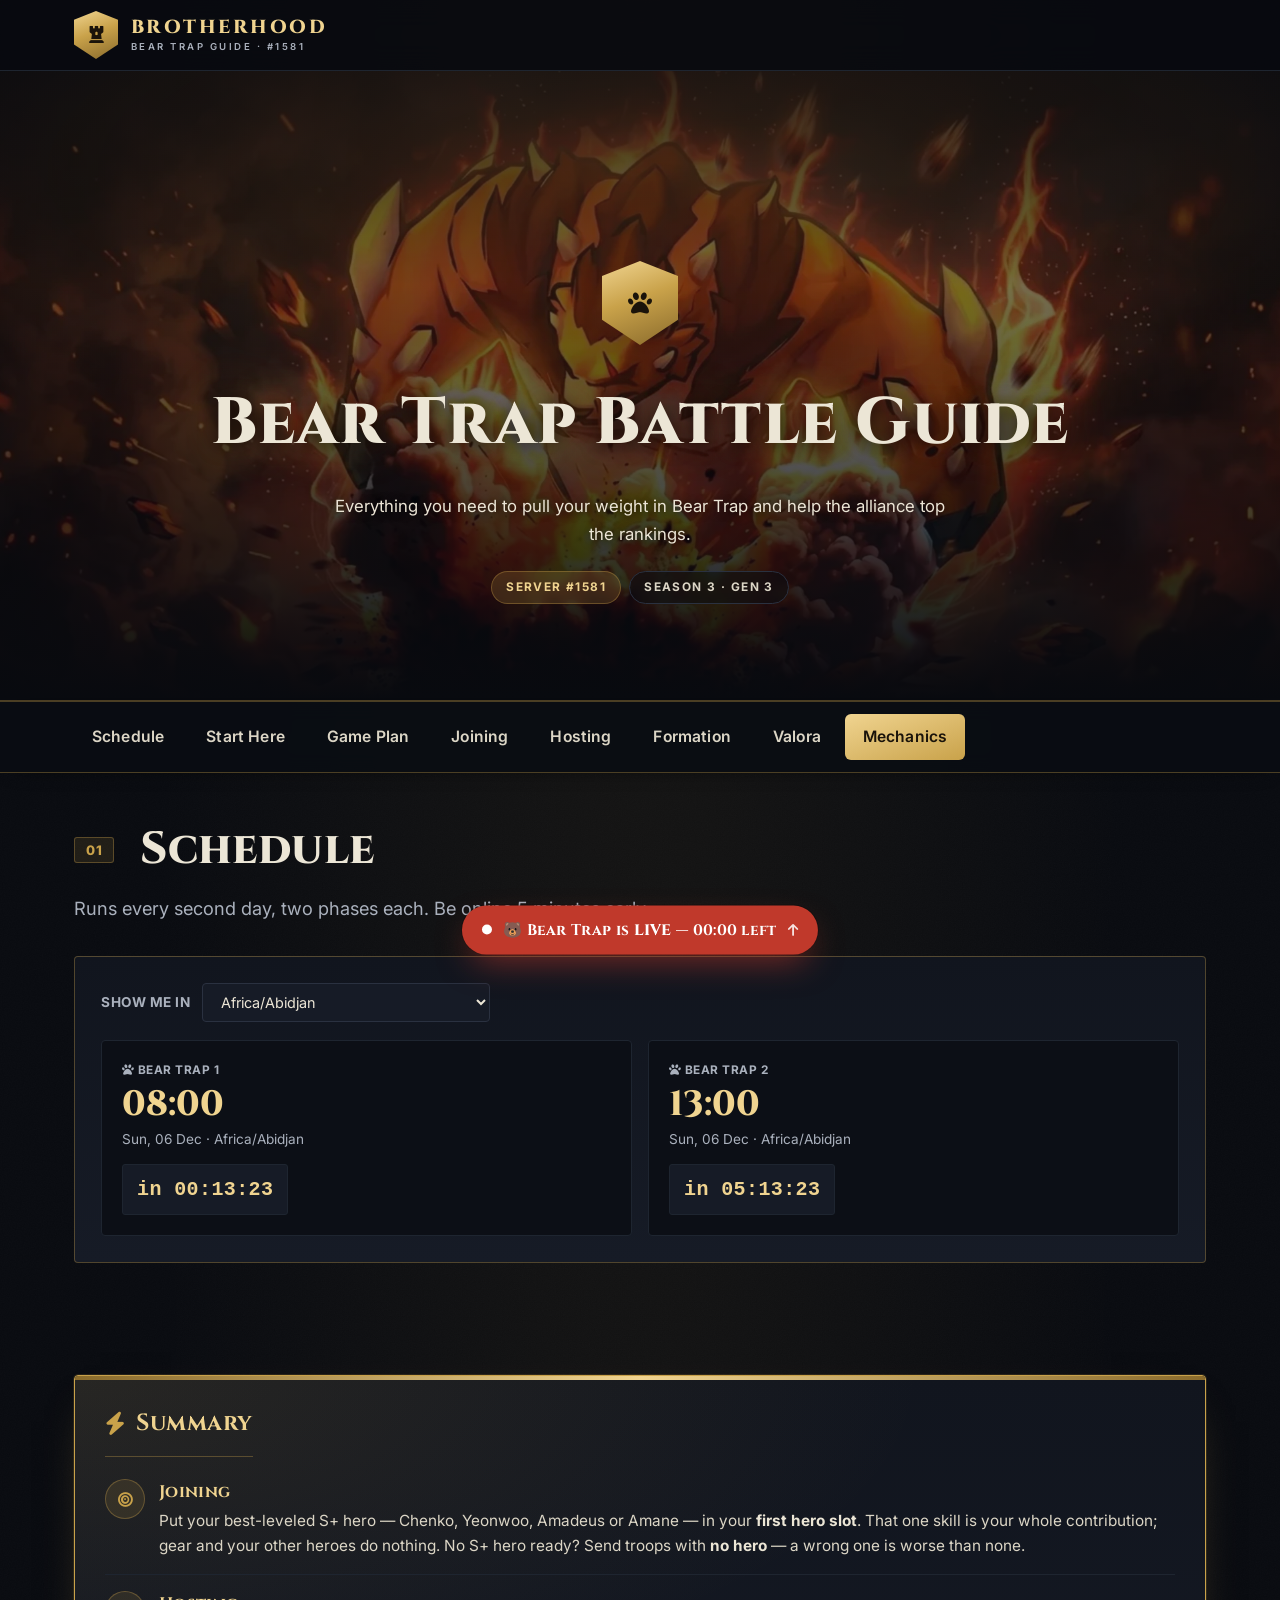
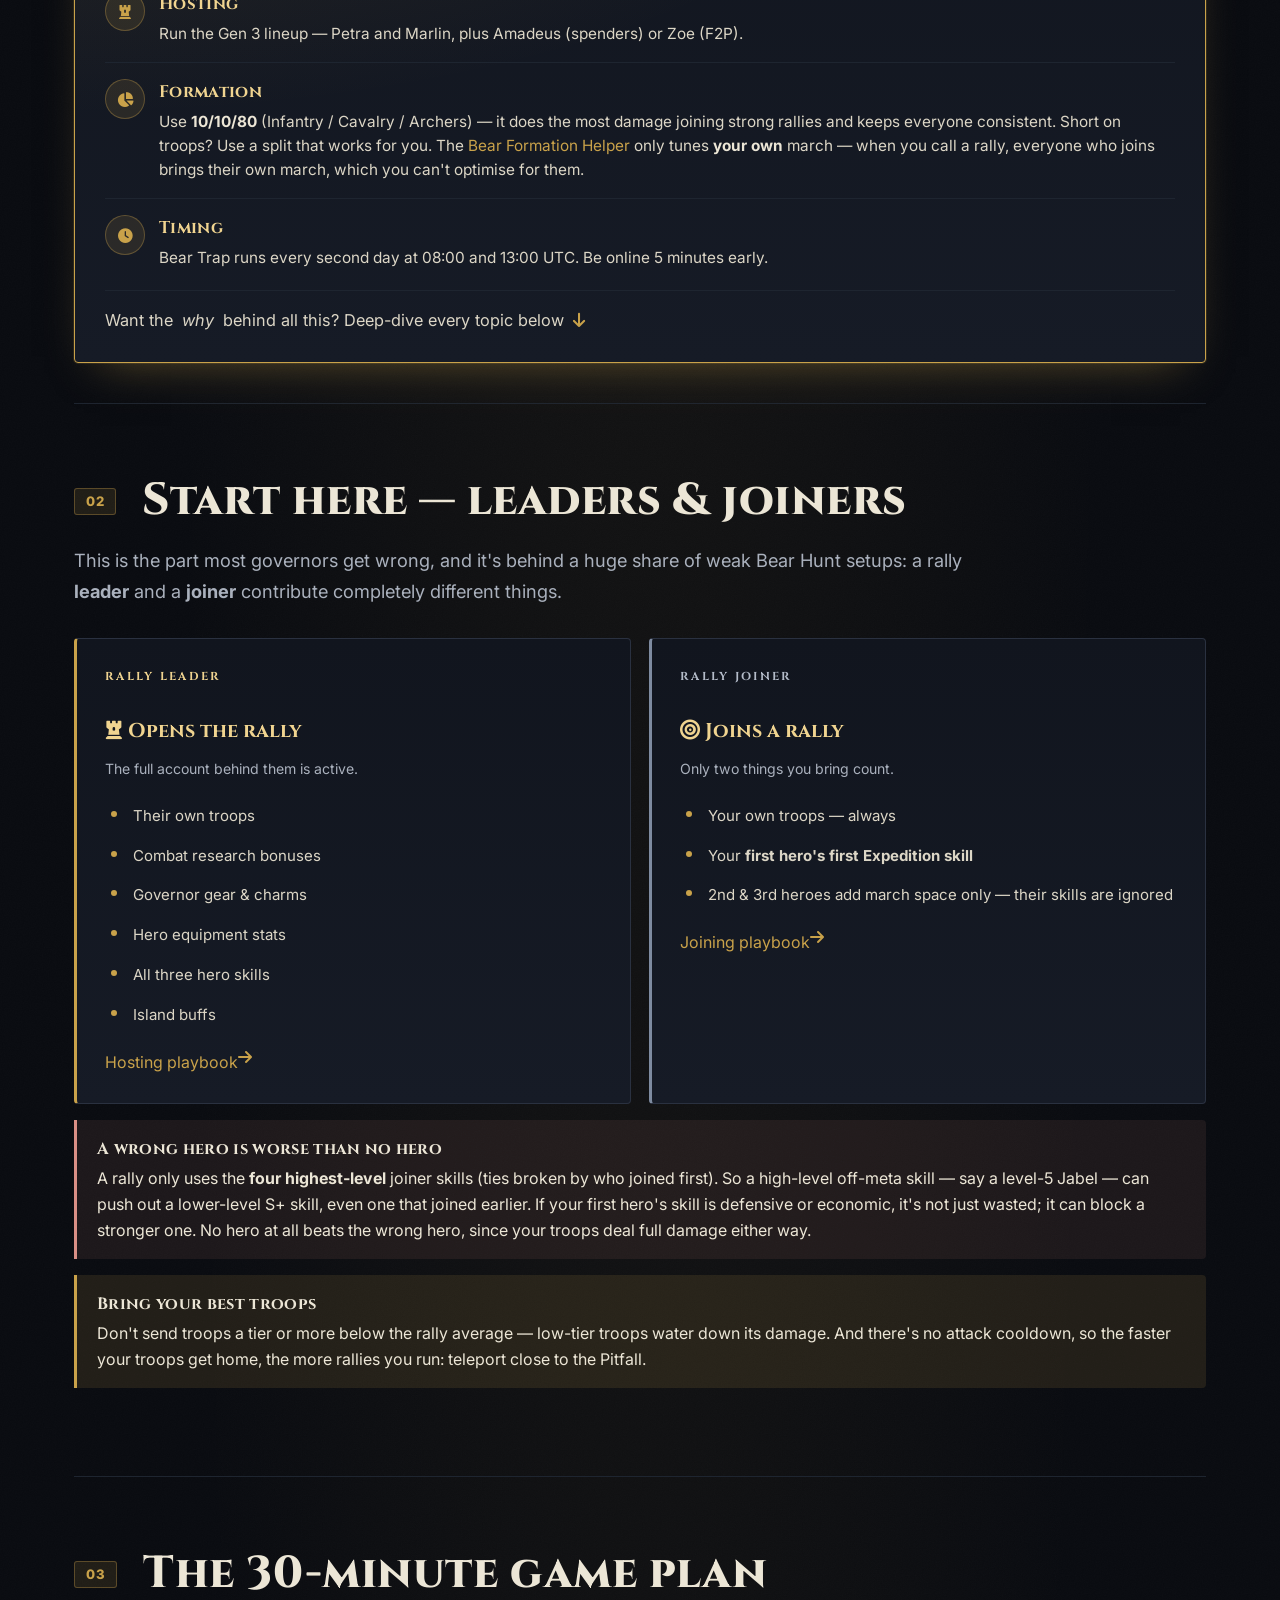
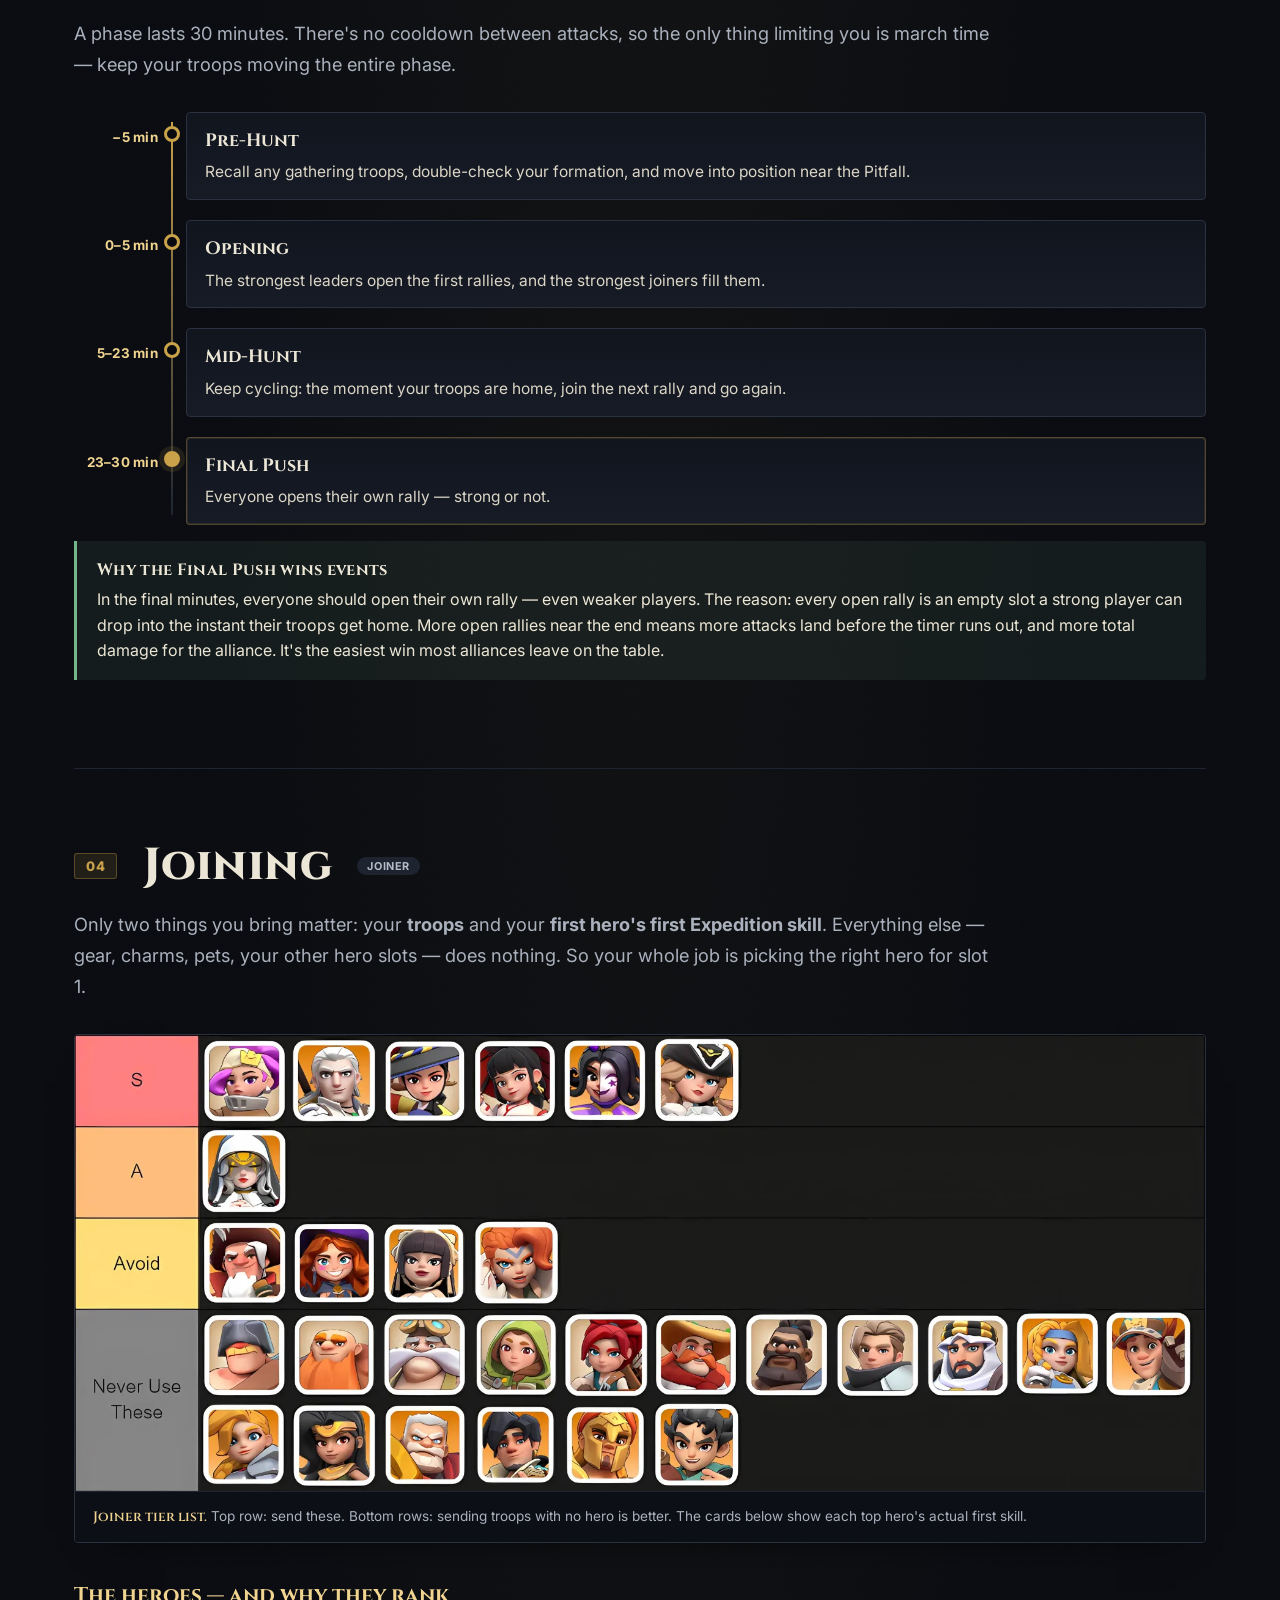
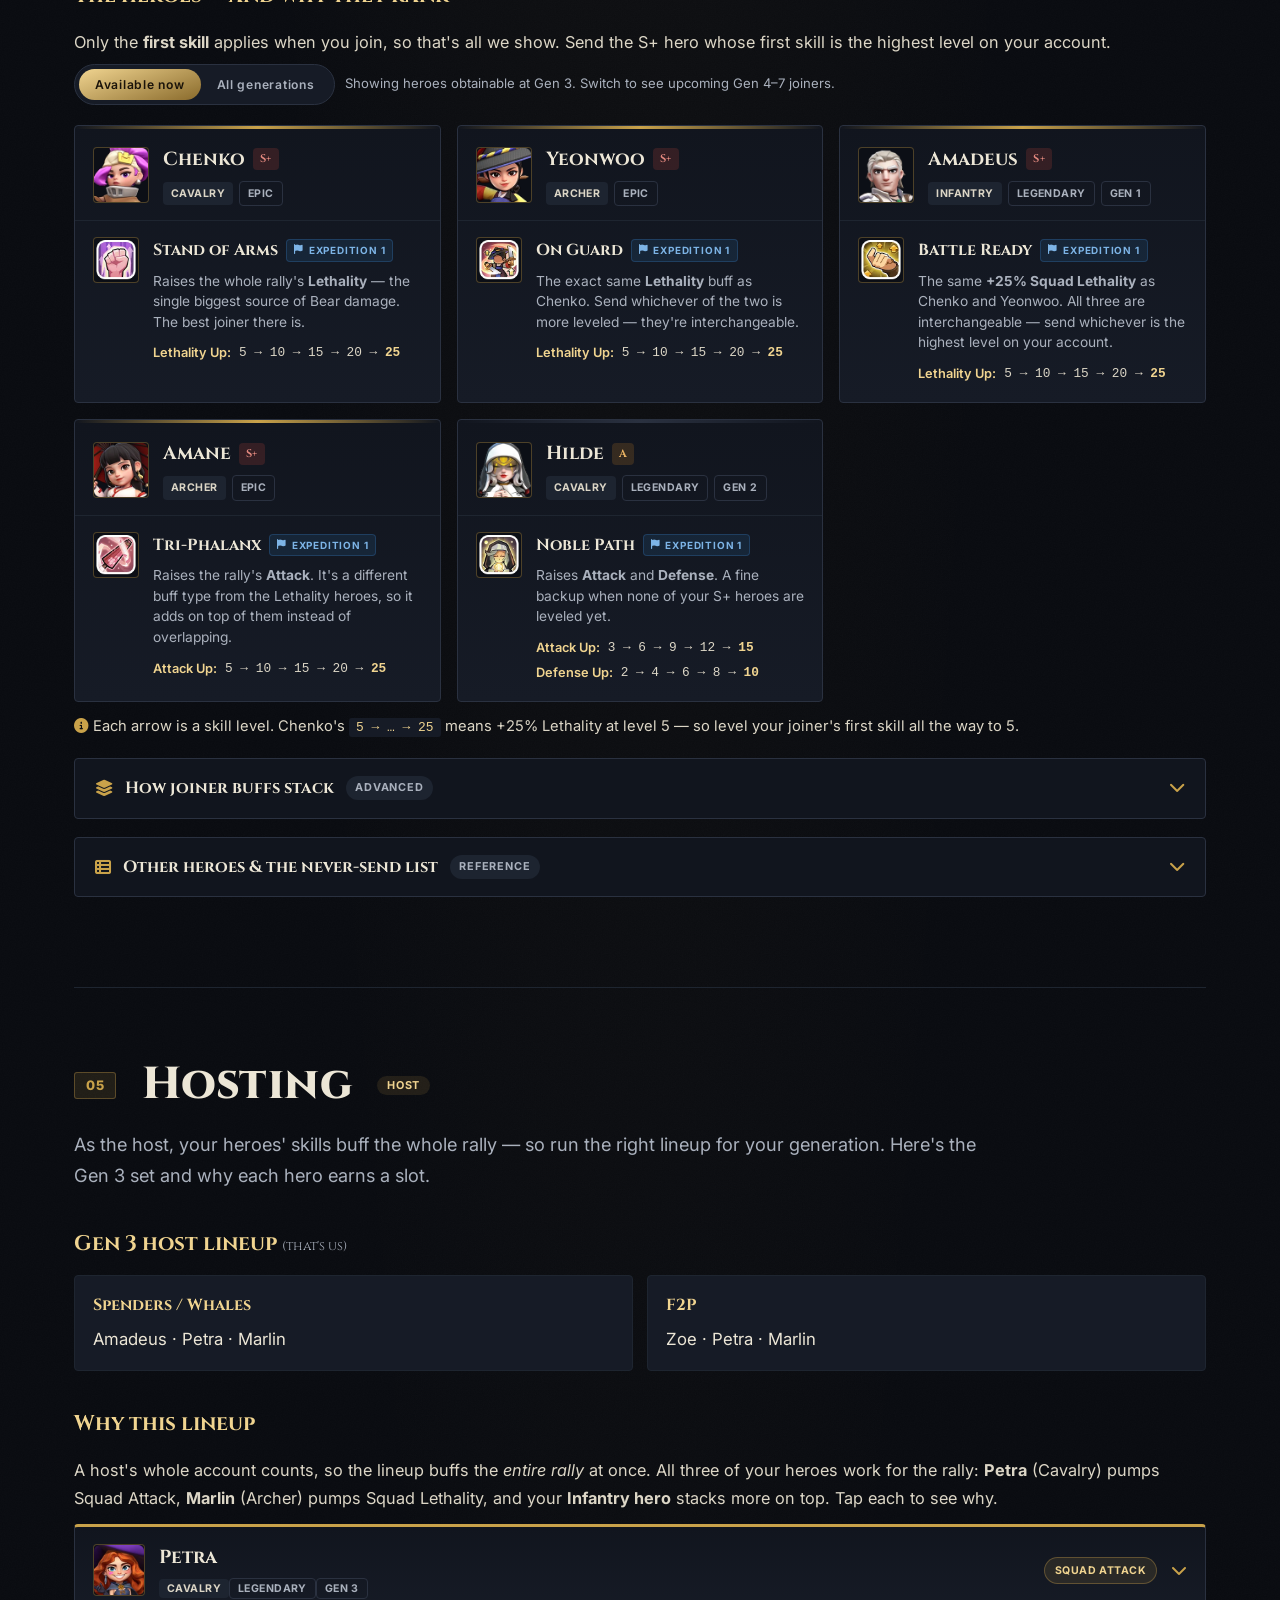
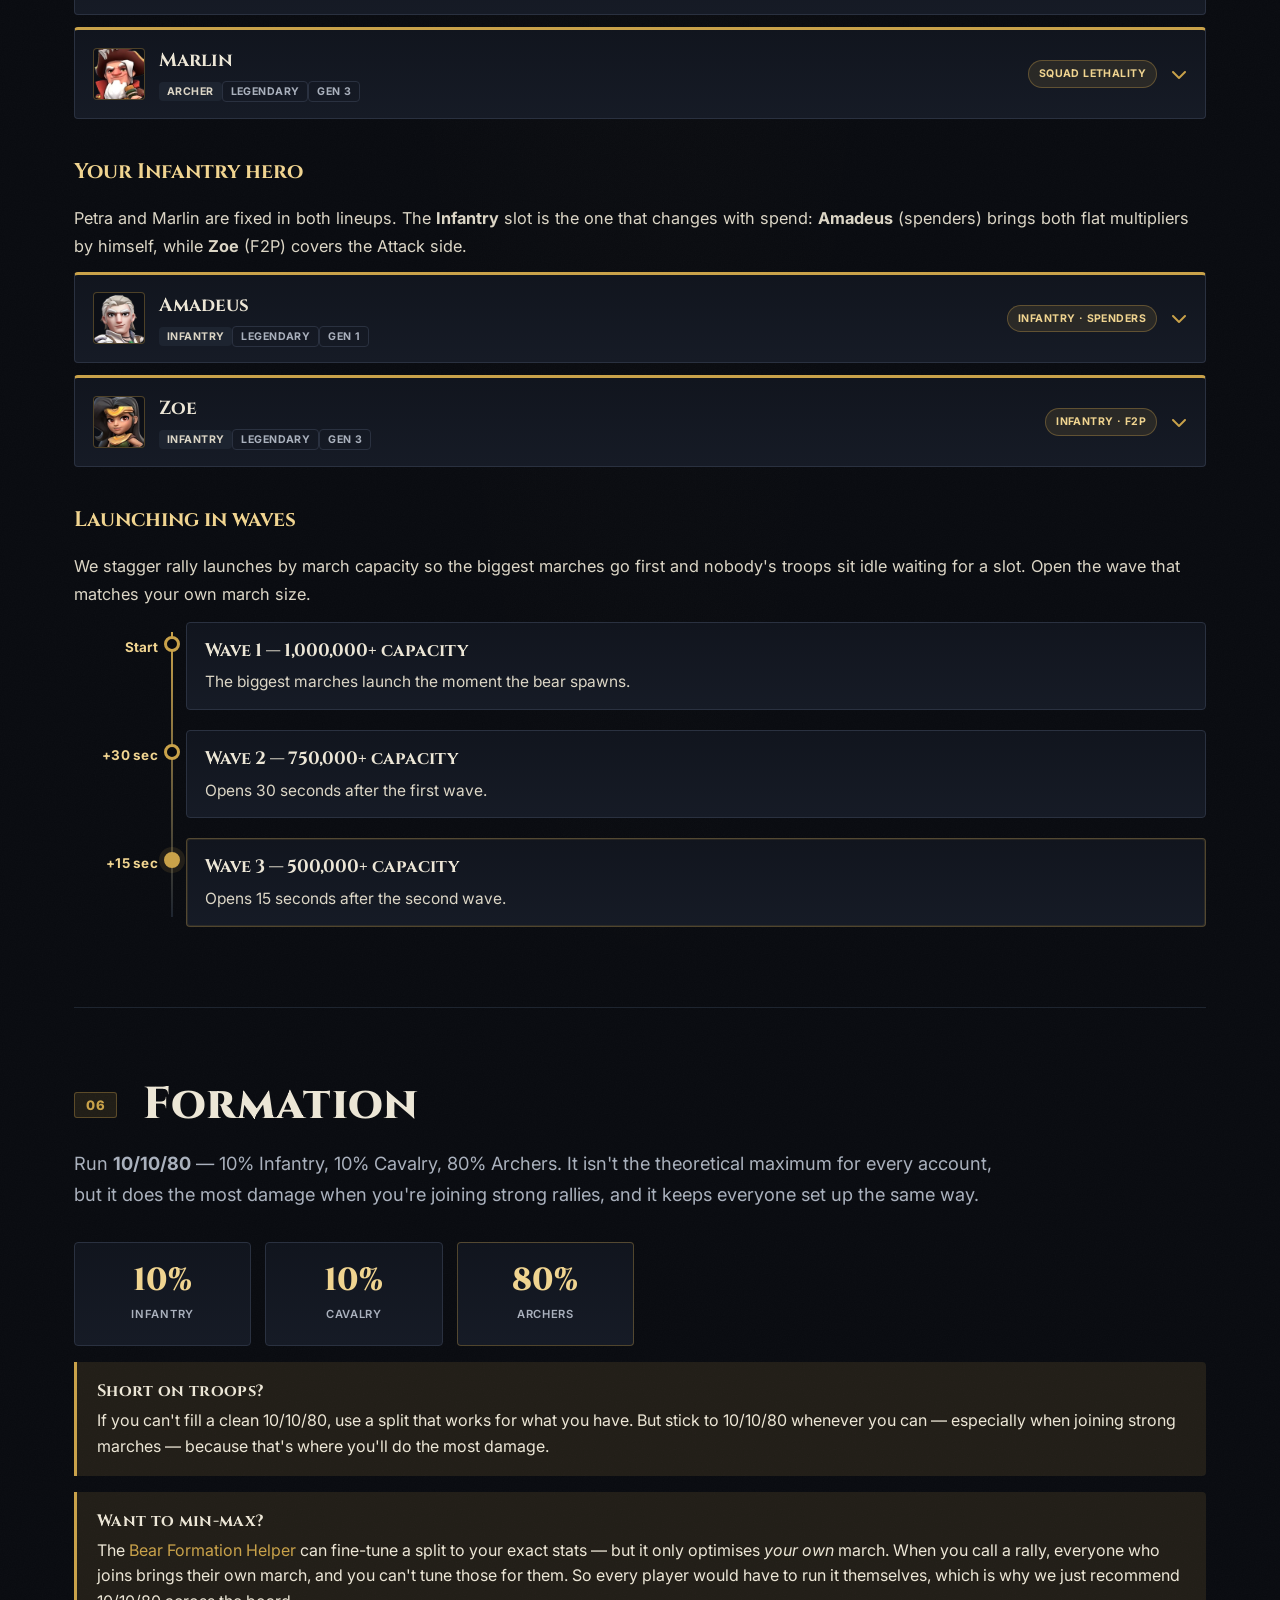
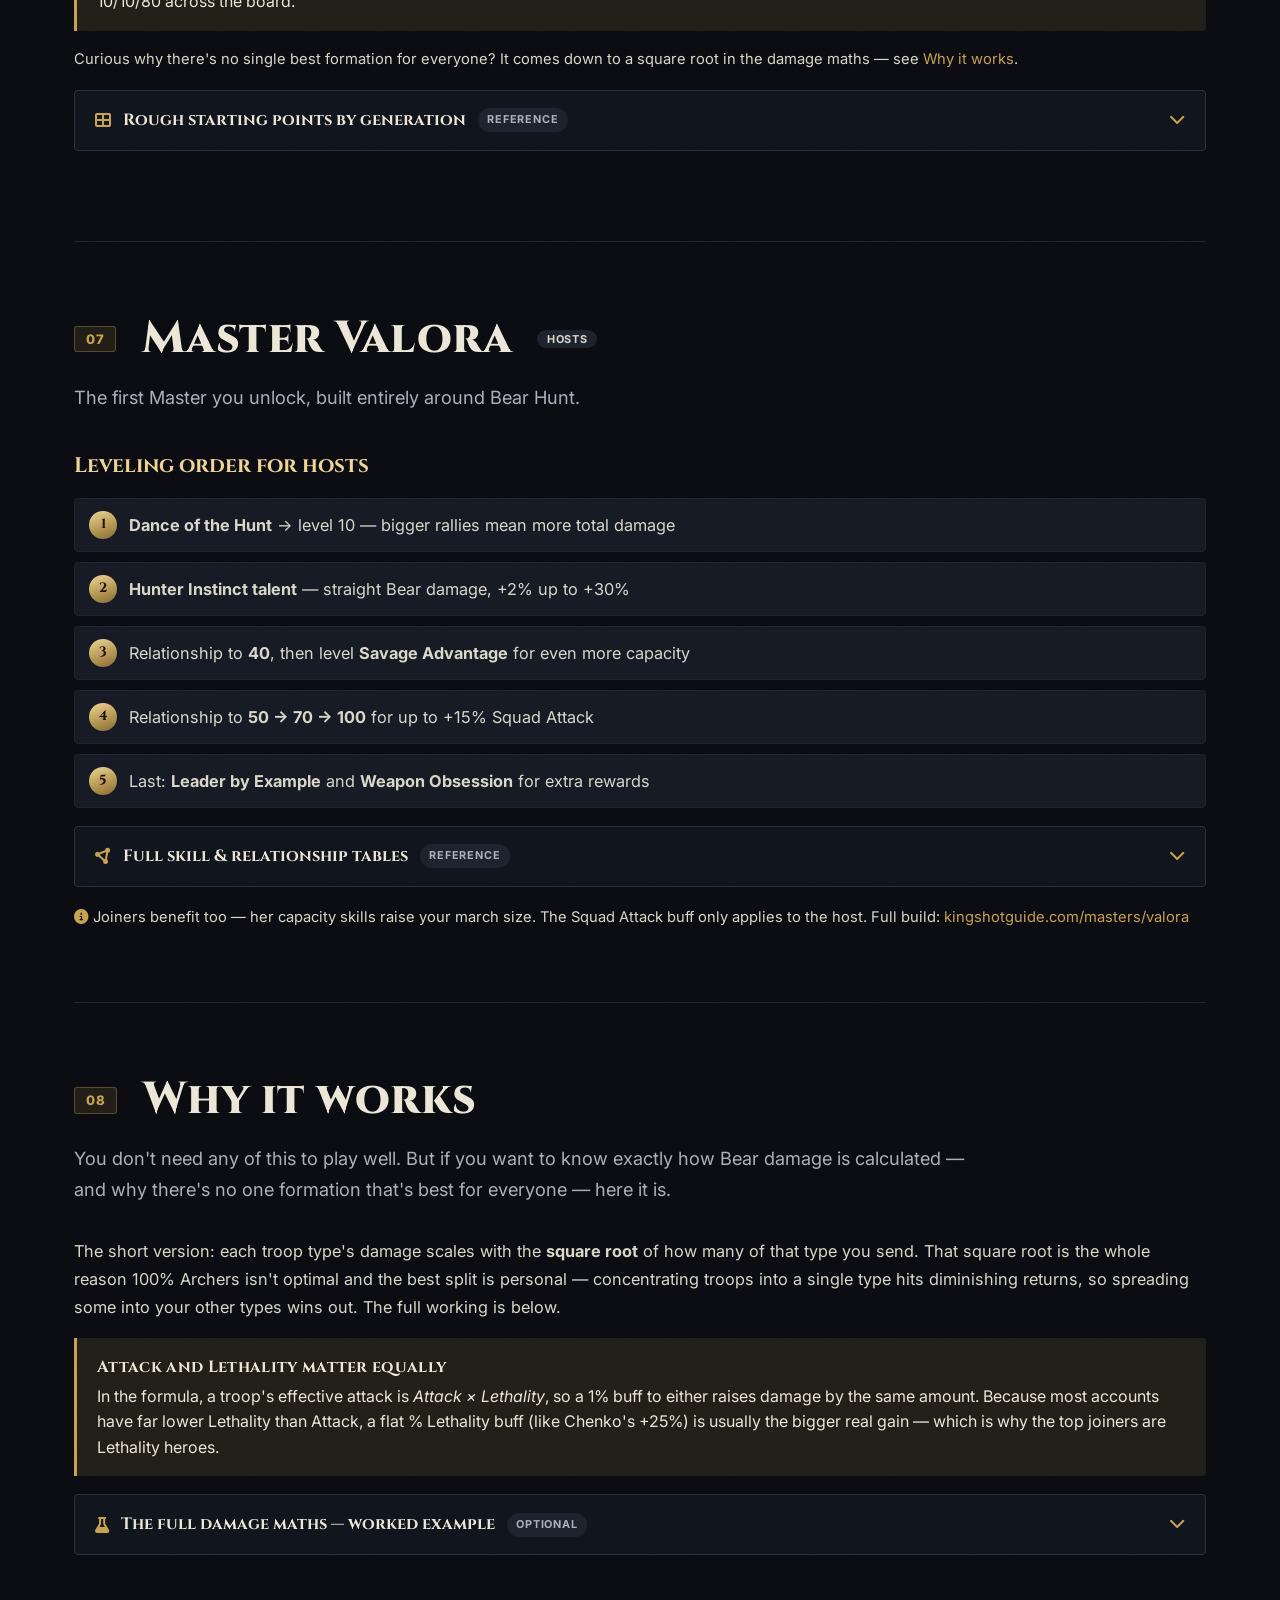
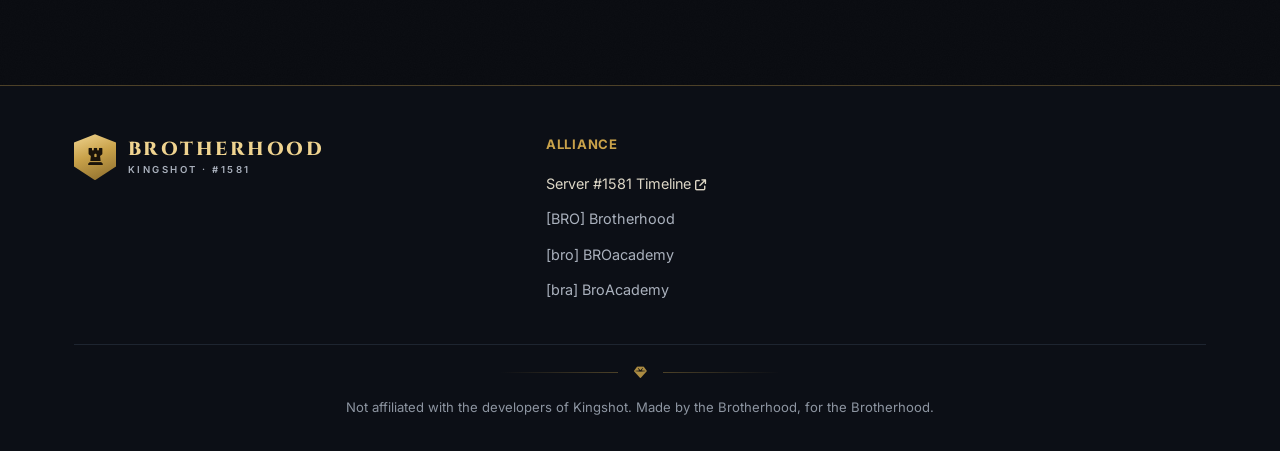
==== index.html @ 34f0bbbc "Cleaner summary layout (icon badge + title + text); drop 'whole account counts' wording Co-Authored-" ====
<!DOCTYPE html>
<html lang="en">
<head>
<meta charset="UTF-8" />
<meta name="viewport" content="width=device-width, initial-scale=1.0" />
<title>Bear Trap Battle Guide — Brotherhood · Kingshot #1581</title>
<meta name="description" content="The Brotherhood's Bear Trap guide for Kingshot Server #1581 — the 30-minute game plan, joiner heroes, host lineups, formations, and Master Valora." />
<link rel="preconnect" href="https://fonts.googleapis.com" />
<link rel="preconnect" href="https://fonts.gstatic.com" crossorigin />
<link href="https://fonts.googleapis.com/css2?family=Cinzel:wght@400;600;700;800;900&family=Cinzel+Decorative:wght@700;900&family=Inter:wght@400;500;600;700&display=swap" rel="stylesheet" />
<link rel="stylesheet" href="https://cdnjs.cloudflare.com/ajax/libs/font-awesome/6.5.1/css/all.min.css" />
<link rel="stylesheet" href="style.css" />
</head>
<body>

<!-- ===================== NAV ===================== -->
<header class="nav">
  <div class="nav-inner">
    <a class="brand" href="index.html" aria-label="Brotherhood — Bear Trap Guide">
      <span class="crest"><i class="fa-solid fa-chess-rook"></i></span>
      <span class="brand-text">
        <span class="brand-name">BROTHERHOOD</span>
        <span class="brand-sub">Bear Trap Guide · #1581</span>
      </span>
    </a>

    <!-- TODO: re-enable nav, language switcher and Apply once the rest of the site is ready
    <nav class="nav-links" aria-label="Primary">
      <a href="home.html" data-i18n="nav.home">Home</a>
      <a href="guides.html" data-i18n="nav.guides">Guides</a>
      <a href="index.html" class="active" data-i18n="nav.beartrap">Bear Trap</a>
      <a href="recruitment.html" data-i18n="nav.recruit">Join Us</a>
    </nav>
    <div class="nav-right">
      <div class="lang">
        <button class="lang-btn" data-lang-toggle aria-label="Change language">
          <i class="fa-solid fa-globe"></i><span data-lang-label>EN</span><i class="fa-solid fa-chevron-down" style="font-size:.6rem"></i>
        </button>
        <div class="lang-menu" data-lang-menu></div>
      </div>
      <a class="btn btn-gold desktop-cta" href="recruitment.html" data-i18n="nav.apply">Apply</a>
      <button class="hamburger" data-burger aria-label="Menu"><i class="fa-solid fa-bars"></i></button>
    </div>
    -->
  </div>
</header>
<!-- TODO: re-enable mobile drawer with the rest of the site
<div class="mobile-drawer" data-drawer>
  <a href="home.html" data-i18n="nav.home">Home</a>
  <a href="guides.html" data-i18n="nav.guides">Guides</a>
  <a href="index.html" class="active" data-i18n="nav.beartrap">Bear Trap</a>
  <a href="recruitment.html" data-i18n="nav.recruit">Join Us</a>
  <div class="drawer-cta"><a class="btn btn-gold" href="recruitment.html" style="width:100%" data-i18n="cta.apply">Apply to Join</a></div>
</div>
-->


<!-- ===================== LIVE BANNER (shown only while a phase is running) ===================== -->
<a class="live-banner" id="liveBanner" href="#schedule" aria-label="Bear Trap is live — jump to schedule">
  <span class="lb-dot"></span>
  <span class="lb-text">🐻 Bear Trap is <strong>LIVE</strong> — <span id="liveBannerTime">00:00</span> left</span>
  <i class="fa-solid fa-arrow-up"></i>
</a>

<!-- ===================== PAGE HEADER ===================== -->
<section class="page-header page-header--bear">
  <div class="crest-lg"><i class="fa-solid fa-paw"></i></div>
  <h1>Bear Trap Battle Guide</h1>
  <p>Everything you need to pull your weight in Bear Trap and help the alliance top the rankings.</p>
  <div class="badges" style="margin-top:22px">
    <span class="badge">Server #1581</span>
    <span class="badge alt">Season 3 · Gen 3</span>
  </div>
</section>

<!-- ===================== SUB NAV ===================== -->
<nav class="subnav" aria-label="Guide sections">
  <button class="subnav-toggle" type="button" data-subnav-toggle aria-expanded="false" aria-controls="subnavList">
    <i class="fa-solid fa-list-ul"></i>
    <span class="subnav-current">Jump to section</span>
    <i class="fa-solid fa-chevron-down subnav-caret"></i>
  </button>
  <div class="subnav-inner" id="subnavList">
    <a href="#schedule">Schedule</a>
    <a href="#start">Start Here</a>
    <a href="#plan">Game Plan</a>
    <a href="#joining">Joining</a>
    <a href="#hosting">Hosting</a>
    <a href="#formation">Formation</a>
    <a href="#valora">Valora</a>
    <a href="#mechanics">Mechanics</a>
  </div>
</nav>

<main class="wrap prose" style="padding-top:24px">

  <!-- 01 · SCHEDULE -->
  <section class="guide-section" id="schedule">
    <h2><span class="snum">01</span> Schedule</h2>
    <p class="lede">Runs every second day, two phases each. Be online 5 minutes early.</p>
    <div class="tz-box">
      <div class="tz-controls">
        <label for="tzSelect">Show me in</label>
        <select id="tzSelect"></select>
      </div>
      <div class="tz-grid">
        <div class="tz-card">
          <div class="label"><i class="fa-solid fa-paw"></i> Bear Trap 1</div>
          <div class="time" id="bt1Time">—</div>
          <div class="date" id="bt1Date">UTC 08:00</div>
          <div class="countdown" id="bt1Countdown">—</div>
        </div>
        <div class="tz-card">
          <div class="label"><i class="fa-solid fa-paw"></i> Bear Trap 2</div>
          <div class="time" id="bt2Time">—</div>
          <div class="date" id="bt2Date">UTC 13:00</div>
          <div class="countdown" id="bt2Countdown">—</div>
        </div>
      </div>
    </div>
  </section>

  <!-- SUMMARY -->
  <div class="glance">
    <h3><i class="fa-solid fa-bolt"></i> Summary</h3>
    <div class="glance-grid">
      <div class="gi">
        <span class="gi-ic"><i class="fa-solid fa-bullseye"></i></span>
        <div class="gi-body">
          <div class="gi-title">Joining</div>
          <p class="gi-text">Put your best-leveled S+ hero — Chenko, Yeonwoo, Amadeus or Amane — in your <b>first hero slot</b>. That one skill is your whole contribution; gear and your other heroes do nothing. No S+ hero ready? Send troops with <b>no hero</b> — a wrong one is worse than none.</p>
        </div>
      </div>
      <div class="gi">
        <span class="gi-ic"><i class="fa-solid fa-chess-rook"></i></span>
        <div class="gi-body">
          <div class="gi-title">Hosting</div>
          <p class="gi-text">Run the Gen 3 lineup — Petra and Marlin, plus Amadeus (spenders) or Zoe (F2P).</p>
        </div>
      </div>
      <div class="gi">
        <span class="gi-ic"><i class="fa-solid fa-chart-pie"></i></span>
        <div class="gi-body">
          <div class="gi-title">Formation</div>
          <p class="gi-text">Use <b>10/10/80</b> (Infantry / Cavalry / Archers) — it does the most damage joining strong rallies and keeps everyone consistent. Short on troops? Use a split that works for you. The <a href="https://kingshotsimulator.com/bear-formation-helper/" target="_blank" rel="noopener">Bear Formation Helper</a> only tunes <b>your own</b> march — when you call a rally, everyone who joins brings their own march, which you can't optimise for them.</p>
        </div>
      </div>
      <div class="gi">
        <span class="gi-ic"><i class="fa-solid fa-clock"></i></span>
        <div class="gi-body">
          <div class="gi-title">Timing</div>
          <p class="gi-text">Bear Trap runs every second day at 08:00 and 13:00 UTC. Be online 5 minutes early.</p>
        </div>
      </div>
    </div>
    <p class="glance-more">Want the <em>why</em> behind all this? Deep-dive every topic below <i class="fa-solid fa-arrow-down"></i></p>
  </div>

  <!-- 02 · START HERE -->
  <section class="guide-section" id="start">
    <h2><span class="snum">02</span> Start here — leaders &amp; joiners</h2>
    <p class="lede">This is the part most governors get wrong, and it's behind a huge share of weak Bear Hunt setups: a rally <strong>leader</strong> and a <strong>joiner</strong> contribute completely different things.</p>
    <div class="roles">
      <div class="role host">
        <div class="role-label">Rally Leader</div>
        <h3><i class="fa-solid fa-chess-rook"></i> Opens the rally</h3>
        <p class="who">The full account behind them is active.</p>
        <ul>
          <li>Their own troops</li>
          <li>Combat research bonuses</li>
          <li>Governor gear &amp; charms</li>
          <li>Hero equipment stats</li>
          <li>All three hero skills</li>
          <li>Island buffs</li>
        </ul>
        <a class="card-link" href="#hosting" style="margin-top:14px;display:inline-flex">Hosting playbook <i class="fa-solid fa-arrow-right"></i></a>
      </div>
      <div class="role joiner">
        <div class="role-label">Rally Joiner</div>
        <h3><i class="fa-solid fa-bullseye"></i> Joins a rally</h3>
        <p class="who">Only two things you bring count.</p>
        <ul>
          <li>Your own troops — always</li>
          <li>Your <strong>first hero's first Expedition skill</strong></li>
          <li>2nd &amp; 3rd heroes add march space only — their skills are ignored</li>
        </ul>
        <a class="card-link" href="#joining" style="margin-top:14px;display:inline-flex">Joining playbook <i class="fa-solid fa-arrow-right"></i></a>
      </div>
    </div>

    <div class="callout bad">
      <strong>A wrong hero is worse than no hero</strong>
      A rally only uses the <strong>four highest-level</strong> joiner skills (ties broken by who joined first). So a high-level off-meta skill — say a level-5 Jabel — can push out a lower-level S+ skill, even one that joined earlier. If your first hero's skill is defensive or economic, it's not just wasted; it can block a stronger one. No hero at all beats the wrong hero, since your troops deal full damage either way.
    </div>

    <div class="callout warn">
      <strong>Bring your best troops</strong>
      Don't send troops a tier or more below the rally average — low-tier troops water down its damage. And there's no attack cooldown, so the faster your troops get home, the more rallies you run: teleport close to the Pitfall.
    </div>
  </section>

  <!-- 03 · GAME PLAN -->
  <section class="guide-section" id="plan">
    <h2><span class="snum">03</span> The 30-minute game plan</h2>
    <p class="lede">A phase lasts 30 minutes. There's no cooldown between attacks, so the only thing limiting you is march time — keep your troops moving the entire phase.</p>

    <div class="vtimeline">
      <div class="vtl-item">
        <div class="vtl-time">−5 min</div>
        <span class="vtl-node"></span>
        <div class="vtl-body">
          <h4>Pre-Hunt</h4>
          <p>Recall any gathering troops, double-check your formation, and move into position near the Pitfall.</p>
        </div>
      </div>
      <div class="vtl-item">
        <div class="vtl-time">0–5 min</div>
        <span class="vtl-node"></span>
        <div class="vtl-body">
          <h4>Opening</h4>
          <p>The strongest leaders open the first rallies, and the strongest joiners fill them.</p>
        </div>
      </div>
      <div class="vtl-item">
        <div class="vtl-time">5–23 min</div>
        <span class="vtl-node"></span>
        <div class="vtl-body">
          <h4>Mid-Hunt</h4>
          <p>Keep cycling: the moment your troops are home, join the next rally and go again.</p>
        </div>
      </div>
      <div class="vtl-item final">
        <div class="vtl-time">23–30 min</div>
        <span class="vtl-node"></span>
        <div class="vtl-body">
          <h4>Final Push</h4>
          <p>Everyone opens their own rally — strong or not.</p>
        </div>
      </div>
    </div>

    <div class="callout good">
      <strong>Why the Final Push wins events</strong>
      In the final minutes, everyone should open their own rally — even weaker players. The reason: every open rally is an empty slot a strong player can drop into the instant their troops get home. More open rallies near the end means more attacks land before the timer runs out, and more total damage for the alliance. It's the easiest win most alliances leave on the table.
    </div>
  </section>

  <!-- 04 · JOINING -->
  <section class="guide-section" id="joining">
    <h2><span class="snum">04</span> Joining <span class="pill joiner" style="margin-left:8px">Joiner</span></h2>
    <p class="lede">Only two things you bring matter: your <strong>troops</strong> and your <strong>first hero's first Expedition skill</strong>. Everything else — gear, charms, pets, your other hero slots — does nothing. So your whole job is picking the right hero for slot 1.</p>

    <figure class="figure">
      <img src="img/joiner-tier-list-gen5.webp" alt="Bear Hunt joiner tier list — S, A, Avoid, and Never-use tiers" loading="lazy" />
      <figcaption><strong>Joiner tier list.</strong> Top row: send these. Bottom rows: sending troops with no hero is better. The cards below show each top hero's actual first skill.</figcaption>
    </figure>

    <h3>The heroes — and why they rank</h3>
    <p class="text-muted" style="margin-bottom:8px">Only the <strong>first skill</strong> applies when you join, so that's all we show. Send the S+ hero whose first skill is the highest level on your account.</p>

    <div class="hero-filter">
      <div class="seg" role="group" aria-label="Filter heroes by generation">
        <button data-hero-filter="now" class="active" type="button">Available now</button>
        <button data-hero-filter="all" type="button">All generations</button>
      </div>
      <span class="hint" data-hero-hint>Showing heroes you can get at Gen 3. Switch to see upcoming Gen 4–7 joiners.</span>
    </div>

    <div class="hero-cards">

      <article class="hcard t-s" data-gen="1">
        <div class="hc-head">
          <div class="hc-av"><img src="img/heroes/chenko-avatar.webp" alt="Chenko" loading="lazy"></div>
          <div class="hc-id">
            <div class="hc-name"><b>Chenko</b><span class="hc-tier s">S+</span></div>
            <div class="hc-meta"><span class="hc-chip cls-cavalry">Cavalry</span><span class="hc-chip rar-epic">Epic</span></div>
          </div>
        </div>
        <div class="hc-skill">
          <div class="hc-skill-ic"><img src="img/heroes/chenko-stand-of-arms.webp" alt="Stand of Arms" loading="lazy"></div>
          <div class="hc-skill-body">
            <div class="hc-skill-name"><strong>Stand of Arms</strong><span class="exp-tag"><i class="fa-solid fa-flag"></i> Expedition 1</span></div>
            <p class="hc-desc">Raises the whole rally's <strong>Lethality</strong> — the single biggest source of Bear damage. The best joiner there is.</p>
            <div class="hc-stat"><span class="k">Lethality Up:</span> <span class="scale">5 → 10 → 15 → 20 → <span class="max">25</span></span></div>
          </div>
        </div>
      </article>

      <article class="hcard t-s" data-gen="1">
        <div class="hc-head">
          <div class="hc-av"><img src="img/heroes/yeonwoo-avatar.webp" alt="Yeonwoo" loading="lazy"></div>
          <div class="hc-id">
            <div class="hc-name"><b>Yeonwoo</b><span class="hc-tier s">S+</span></div>
            <div class="hc-meta"><span class="hc-chip cls-archer">Archer</span><span class="hc-chip rar-epic">Epic</span></div>
          </div>
        </div>
        <div class="hc-skill">
          <div class="hc-skill-ic"><img src="img/heroes/yeonwoo-on-guard.webp" alt="On Guard" loading="lazy"></div>
          <div class="hc-skill-body">
            <div class="hc-skill-name"><strong>On Guard</strong><span class="exp-tag"><i class="fa-solid fa-flag"></i> Expedition 1</span></div>
            <p class="hc-desc">The exact same <strong>Lethality</strong> buff as Chenko. Send whichever of the two is more leveled — they're interchangeable.</p>
            <div class="hc-stat"><span class="k">Lethality Up:</span> <span class="scale">5 → 10 → 15 → 20 → <span class="max">25</span></span></div>
          </div>
        </div>
      </article>

      <article class="hcard t-s" data-gen="1">
        <div class="hc-head">
          <div class="hc-av"><img src="img/heroes/amadeus-avatar.webp" alt="Amadeus" loading="lazy"></div>
          <div class="hc-id">
            <div class="hc-name"><b>Amadeus</b><span class="hc-tier s">S+</span></div>
            <div class="hc-meta"><span class="hc-chip cls-infantry">Infantry</span><span class="hc-chip rar-legendary">Legendary</span><span class="hc-chip gen">Gen 1</span></div>
          </div>
        </div>
        <div class="hc-skill">
          <div class="hc-skill-ic"><img src="img/heroes/amadeus-battle-ready.webp" alt="Battle Ready" loading="lazy"></div>
          <div class="hc-skill-body">
            <div class="hc-skill-name"><strong>Battle Ready</strong><span class="exp-tag"><i class="fa-solid fa-flag"></i> Expedition 1</span></div>
            <p class="hc-desc">The same <strong>+25% Squad Lethality</strong> as Chenko and Yeonwoo. All three are interchangeable — send whichever is the highest level on your account.</p>
            <div class="hc-stat"><span class="k">Lethality Up:</span> <span class="scale">5 → 10 → 15 → 20 → <span class="max">25</span></span></div>
          </div>
        </div>
      </article>

      <article class="hcard t-s" data-gen="1">
        <div class="hc-head">
          <div class="hc-av"><img src="img/heroes/amane-avatar.webp" alt="Amane" loading="lazy"></div>
          <div class="hc-id">
            <div class="hc-name"><b>Amane</b><span class="hc-tier s">S+</span></div>
            <div class="hc-meta"><span class="hc-chip cls-archer">Archer</span><span class="hc-chip rar-epic">Epic</span></div>
          </div>
        </div>
        <div class="hc-skill">
          <div class="hc-skill-ic"><img src="img/heroes/amane-tri-phalanx.webp" alt="Tri-Phalanx" loading="lazy"></div>
          <div class="hc-skill-body">
            <div class="hc-skill-name"><strong>Tri-Phalanx</strong><span class="exp-tag"><i class="fa-solid fa-flag"></i> Expedition 1</span></div>
            <p class="hc-desc">Raises the rally's <strong>Attack</strong>. It's a different buff type from the Lethality heroes, so it adds on top of them instead of overlapping.</p>
            <div class="hc-stat"><span class="k">Attack Up:</span> <span class="scale">5 → 10 → 15 → 20 → <span class="max">25</span></span></div>
          </div>
        </div>
      </article>

      <article class="hcard t-a" data-gen="2">
        <div class="hc-head">
          <div class="hc-av"><img src="img/heroes/hilde-avatar.webp" alt="Hilde" loading="lazy"></div>
          <div class="hc-id">
            <div class="hc-name"><b>Hilde</b><span class="hc-tier a">A</span></div>
            <div class="hc-meta"><span class="hc-chip cls-cavalry">Cavalry</span><span class="hc-chip rar-legendary">Legendary</span><span class="hc-chip gen">Gen 2</span></div>
          </div>
        </div>
        <div class="hc-skill">
          <div class="hc-skill-ic"><img src="img/heroes/hilde-noble-path.webp" alt="Noble Path" loading="lazy"></div>
          <div class="hc-skill-body">
            <div class="hc-skill-name"><strong>Noble Path</strong><span class="exp-tag"><i class="fa-solid fa-flag"></i> Expedition 1</span></div>
            <p class="hc-desc">Raises <strong>Attack</strong> and <strong>Defense</strong>. A fine backup when none of your S+ heroes are leveled yet.</p>
            <div class="hc-stat"><span class="k">Attack Up:</span> <span class="scale">3 → 6 → 9 → 12 → <span class="max">15</span></span></div>
            <div class="hc-stat hc-stat-row"><span class="k">Defense Up:</span> <span class="scale">2 → 4 → 6 → 8 → <span class="max">10</span></span></div>
          </div>
        </div>
      </article>

      <article class="hcard t-s" data-gen="4">
        <div class="hc-head">
          <div class="hc-av"><img src="img/heroes/margot-avatar.webp" alt="Margot" loading="lazy"></div>
          <div class="hc-id">
            <div class="hc-name"><b>Margot</b><span class="hc-tier s">S+</span></div>
            <div class="hc-meta"><span class="hc-chip cls-cavalry">Cavalry</span><span class="hc-chip rar-legendary">Legendary</span><span class="hc-chip gen">Gen 4</span></div>
          </div>
        </div>
        <div class="hc-skill">
          <div class="hc-skill-ic"><img src="img/heroes/margot-warbringer.webp" alt="Warbringer" loading="lazy"></div>
          <div class="hc-skill-body">
            <div class="hc-skill-name"><strong>Warbringer</strong><span class="exp-tag"><i class="fa-solid fa-flag"></i> Expedition 1</span></div>
            <p class="hc-desc">Raises the rally's <strong>Attack</strong>. A different buff type again, so it stacks with the Lethality heroes and Amane.</p>
            <div class="hc-stat"><span class="k">Attack Up:</span> <span class="scale">5 → 10 → 15 → 20 → <span class="max">25</span></span></div>
          </div>
        </div>
      </article>

      <article class="hcard t-s" data-gen="5">
        <div class="hc-head">
          <div class="hc-av"><img src="img/heroes/vivian-avatar.webp" alt="Vivian" loading="lazy"></div>
          <div class="hc-id">
            <div class="hc-name"><b>Vivian</b><span class="hc-tier s">S+</span></div>
            <div class="hc-meta"><span class="hc-chip cls-archer">Archer</span><span class="hc-chip rar-legendary">Legendary</span><span class="hc-chip gen">Gen 5</span></div>
          </div>
        </div>
        <div class="hc-skill">
          <div class="hc-skill-ic"><img src="img/heroes/vivian-crouching-tiger.webp" alt="Crouching Tiger" loading="lazy"></div>
          <div class="hc-skill-body">
            <div class="hc-skill-name"><strong>Crouching Tiger</strong><span class="exp-tag"><i class="fa-solid fa-flag"></i> Expedition 1</span></div>
            <p class="hc-desc">Makes the bear take <strong>more damage from everyone</strong> in the rally — a force-multiplier on top of the other buffs.</p>
            <div class="hc-stat"><span class="k">Enemy Damage Taken Up:</span> <span class="scale">5 → 10 → 15 → 20 → <span class="max">25</span></span></div>
          </div>
        </div>
      </article>

      <article class="hcard t-s" data-gen="7">
        <div class="hc-head">
          <div class="hc-av"><img src="img/heroes/wee-and-woo-avatar.webp" alt="Wee & Woo" loading="lazy"></div>
          <div class="hc-id">
            <div class="hc-name"><b>Wee &amp; Woo</b><span class="hc-tier s">S+</span></div>
            <div class="hc-meta"><span class="hc-chip cls-archer">Archer</span><span class="hc-chip rar-legendary">Legendary</span><span class="hc-chip gen">Gen 7</span></div>
          </div>
        </div>
        <div class="hc-skill">
          <div class="hc-skill-ic"><img src="img/heroes/wee-and-woo-artillerymen.webp" alt="Artillerymen" loading="lazy"></div>
          <div class="hc-skill-body">
            <div class="hc-skill-name"><strong>Artillerymen</strong><span class="exp-tag"><i class="fa-solid fa-flag"></i> Expedition 1</span></div>
            <p class="hc-desc">Raises <strong>Attack</strong> and <strong>Lethality</strong> at once — two buffs from a single joiner slot.</p>
            <div class="hc-stat"><span class="k">Attack Up:</span> <span class="scale">3 → 6 → 9 → 12 → <span class="max">15</span></span></div>
            <div class="hc-stat hc-stat-row"><span class="k">Lethality Up:</span> <span class="scale">2 → 4 → 6 → 8 → <span class="max">10</span></span></div>
          </div>
        </div>
      </article>

      <article class="hcard t-s" data-gen="7">
        <div class="hc-head">
          <div class="hc-av"><img src="img/heroes/ava-avatar.webp" alt="Ava" loading="lazy"></div>
          <div class="hc-id">
            <div class="hc-name"><b>Ava</b><span class="hc-tier s">S+</span></div>
            <div class="hc-meta"><span class="hc-chip cls-cavalry">Cavalry</span><span class="hc-chip rar-legendary">Legendary</span><span class="hc-chip gen">Gen 7</span></div>
          </div>
        </div>
        <div class="hc-skill">
          <div class="hc-skill-ic"><img src="img/heroes/ava-dissolution.webp" alt="Dissolution" loading="lazy"></div>
          <div class="hc-skill-body">
            <div class="hc-skill-name"><strong>Dissolution</strong><span class="exp-tag"><i class="fa-solid fa-flag"></i> Expedition 1</span></div>
            <p class="hc-desc">Lowers the bear's <strong>Defense</strong>, so every attack in the rally hits harder. Best once your rally already has Attack and Lethality covered.</p>
            <div class="hc-stat"><span class="k">Enemy Defense Down:</span> <span class="scale">5 → 10 → 15 → 20 → <span class="max">25</span></span></div>
          </div>
        </div>
      </article>

    </div>

    <p class="text-muted" style="font-size:.92rem;margin-top:12px"><i class="fa-solid fa-circle-info" style="color:var(--gold)"></i> Each arrow is a skill level. Chenko's <code>5 → … → 25</code> means +25% Lethality at level 5 — so level your joiner's first skill all the way to 5.</p>

    <details class="deep">
      <summary><i class="fa-solid fa-layer-group lead-ic"></i> How joiner buffs stack <span class="tag-opt">Advanced</span><span class="chev"><i class="fa-solid fa-chevron-down"></i></span></summary>
      <div class="deep-body">
        <p>When you join a rally, your slot-1 hero's first skill becomes a buff for the <strong>whole rally</strong>, not just your own troops. A rally can hold <strong>up to four</strong> of these joiner buffs at once — and there are two very different kinds.</p>

        <div class="split">
          <div class="mini good">
            <h4><i class="fa-solid fa-check"></i> Always-on buffs — these add up</h4>
            <p>Chenko, Yeonwoo, Amadeus, Amane and Hilde give a flat boost (like +25% Lethality) that's active the entire fight.</p>
            <p class="ex">If four people each send Chenko, the rally gets all four boosts. Pile on as many of these as you can.</p>
          </div>
          <div class="mini bad">
            <h4><i class="fa-solid fa-xmark"></i> Lucky-chance buffs — these don't</h4>
            <p>Jabel, Marlin, Zoe, Jaeger and Petra only trigger on a random chance during the fight.</p>
            <p class="ex">Sending two of the same does nothing extra — the second is wasted. One per rally at most.</p>
          </div>
        </div>

        <h4>How the rally picks the four</h4>
        <p>The rally takes the <strong>four highest-level</strong> joiner skills across everyone, and breaks ties by <strong>join order</strong> (earlier joiners win a tie). Level comes first — <em>not</em> when you joined.</p>
        <p><strong>Worked example:</strong> you send a Chenko with a <strong>level&nbsp;4</strong> skill and you're 2nd into the rally. Someone joins 10th with a <strong>level&nbsp;5</strong> Jabel. Because level&nbsp;5 beats level&nbsp;4, the Jabel takes a slot and can bump your Chenko out — even though you joined eight places earlier.</p>
        <p>Two things follow from this: <strong>level your S+ skills as high as you can</strong> so they stay in the top four, and make sure people are <strong>sending the right heroes</strong> — a high-level junk skill actively pushes a good one out. No leveled S+ hero ready? Send troops with <strong>no hero</strong> rather than a high-level off-meta one.</p>
        <p>The cap cuts the other way too: once four Chenkos (or Yeonwoos) are locked in, a fifth adds <strong>nothing</strong> — so check the rally before you pile on.</p>

        <h4>How to check what's active</h4>
        <ol class="steps">
          <li>In the rally, tap the <strong>flag icon</strong> in the top-right corner.</li>
          <li>Scroll to the bottom — it lists every buff currently applied to the rally.</li>
          <li>If something's wrong, the rally leader can remove that player and re-fill the slot.</li>
        </ol>
      </div>
    </details>

    <details class="deep">
      <summary><i class="fa-solid fa-table-list lead-ic"></i> Other heroes &amp; the never-send list <span class="tag-opt">Reference</span><span class="chev"><i class="fa-solid fa-chevron-down"></i></span></summary>
      <div class="deep-body">
        <div class="table-wrap">
          <table>
            <thead><tr><th style="width:90px">Tier</th><th>Hero</th><th>Notes</th></tr></thead>
            <tbody>
              <tr><td><span class="pill tier-a">A</span></td><td><strong>Thrud</strong> — Archer + Infantry Attack</td><td>Not chance-based; quietly underrated</td></tr>
              <tr><td><span class="pill tier-b">B</span></td><td>Marlin · Zoe · Jaeger · Petra</td><td>Lucky-chance buffs — one per rally at most</td></tr>
              <tr><td><span class="pill tier-x">Never</span></td><td>Jabel · Gordon · Edwin · Longfei · Helga · Diana</td><td>Defensive or economy skills — send troops only</td></tr>
            </tbody>
          </table>
        </div>
      </div>
    </details>
  </section>

  <!-- 05 · HOSTING -->
  <section class="guide-section" id="hosting">
    <h2><span class="snum">05</span> Hosting <span class="pill host" style="margin-left:8px">Host</span></h2>
    <p class="lede">As the host, your heroes' skills buff the whole rally — so run the right lineup for your generation. Here's the Gen 3 set and why each hero earns a slot.</p>

    <h3>Gen 3 host lineup <span class="text-muted" style="font-size:.8rem;font-weight:400">(that's us)</span></h3>
    <div class="split">
      <div class="mini">
        <h4 style="color:var(--gold-bright)">Spenders / Whales</h4>
        <p style="font-size:1.05rem;color:var(--ink)">Amadeus · Petra · Marlin</p>
      </div>
      <div class="mini">
        <h4 style="color:var(--gold-bright)">F2P</h4>
        <p style="font-size:1.05rem;color:var(--ink)">Zoe · Petra · Marlin</p>
      </div>
    </div>

    <h3>Why this lineup</h3>
    <p>A host's whole account counts, so the lineup buffs the <em>entire rally</em> at once. All three of your heroes work for the rally: <strong>Petra</strong> (Cavalry) pumps Squad Attack, <strong>Marlin</strong> (Archer) pumps Squad Lethality, and your <strong>Infantry hero</strong> stacks more on top. Tap each to see why.</p>

    <details class="hero-acc">
      <summary>
        <div class="hc-av"><img src="img/heroes/petra-avatar.webp" alt="Petra" loading="lazy"></div>
        <div class="hc-id">
          <div class="hc-name"><b>Petra</b></div>
          <div class="hc-meta"><span class="hc-chip cls-cavalry">Cavalry</span><span class="hc-chip rar-legendary">Legendary</span><span class="hc-chip gen">Gen 3</span></div>
        </div>
        <span class="acc-role">Squad Attack</span>
        <i class="fa-solid fa-chevron-down acc-caret"></i>
      </summary>
      <div class="spotlight hero-acc-body">
        <div class="callout good" style="margin:0 0 6px">
          <strong>The Squad Attack engine</strong>
          Petra's widget skill boosts <strong>Squad Attack</strong> — every troop type, not just Cavalry — and she's the first Cavalry hero with an offensive rally widget skill. That's why she's a lock in the lineup.
        </div>
        <div class="sp-skill">
          <div class="hc-skill-ic"><img src="img/heroes/petra-fates-writ.webp" alt="Fate's Writ widget" loading="lazy"></div>
          <div class="hc-skill-body">
            <div class="hc-skill-name"><strong>Cosmic Eye</strong> <span class="tag-widget"><i class="fa-solid fa-gem"></i> Widget · Fate's Writ</span></div>
            <p class="hc-desc">Raises <strong>Rally Squad Attack</strong> — applies to the whole rally, all troop types. This is the skill that makes her special.</p>
            <div class="hc-stat"><span class="k">Rally Squad Attack:</span> <span class="scale">5 → 7.5 → 10 → 12.5 → <span class="max">15%</span></span></div>
          </div>
        </div>
        <div class="sp-skill">
          <div class="hc-skill-ic"><img src="img/heroes/petra-evil-eye.webp" alt="Evil Eye" loading="lazy"></div>
          <div class="hc-skill-body">
            <div class="hc-skill-name"><strong>Evil Eye</strong></div>
            <p class="hc-desc">50% chance on attack to curse the bear, raising the damage it takes from everyone.</p>
            <div class="hc-stat"><span class="k">Enemy Damage Taken:</span> <span class="scale">10 → 20 → 30 → 40 → <span class="max">50%</span></span></div>
          </div>
        </div>
        <div class="sp-skill">
          <div class="hc-skill-ic"><img src="img/heroes/petra-the-favor.webp" alt="The Favor" loading="lazy"></div>
          <div class="hc-skill-body">
            <div class="hc-skill-name"><strong>The Favor</strong></div>
            <p class="hc-desc">50% chance on attack to raise the whole Squad's Attack again.</p>
            <div class="hc-stat"><span class="k">Damage Up:</span> <span class="scale">10 → 20 → 30 → 40 → <span class="max">50%</span></span></div>
          </div>
        </div>
        <p class="sp-foot"><i class="fa-solid fa-gem" style="color:var(--gold)"></i> Maxed, Fate's Writ also adds <strong>+70% Cavalry Lethality</strong> and <strong>+70% Cavalry Health</strong> — so level the widget as high as you can.</p>
      </div>
    </details>

    <details class="hero-acc">
      <summary>
        <div class="hc-av"><img src="img/heroes/marlin-avatar.webp" alt="Marlin" loading="lazy"></div>
        <div class="hc-id">
          <div class="hc-name"><b>Marlin</b></div>
          <div class="hc-meta"><span class="hc-chip cls-archer">Archer</span><span class="hc-chip rar-legendary">Legendary</span><span class="hc-chip gen">Gen 3</span></div>
        </div>
        <span class="acc-role">Squad Lethality</span>
        <i class="fa-solid fa-chevron-down acc-caret"></i>
      </summary>
      <div class="spotlight hero-acc-body">
        <div class="callout good" style="margin:0 0 6px">
          <strong>The Squad Lethality engine</strong>
          Marlin's widget adds <strong>Squad Lethality</strong> to the whole rally — the perfect partner to Petra's Squad Attack. Run both and a rally gets both damage multipliers at once.
        </div>
        <div class="sp-skill">
          <div class="hc-skill-ic"><img src="img/heroes/marlin-admiral.webp" alt="Admiral of the Line" loading="lazy"></div>
          <div class="hc-skill-body">
            <div class="hc-skill-name"><strong>Admiral of the Line</strong> <span class="tag-widget"><i class="fa-solid fa-gem"></i> Widget · Mistweaver</span></div>
            <p class="hc-desc">Raises <strong>Rally Squad Lethality</strong> for the whole rally, all troop types — the second half of the multiplier pair.</p>
            <div class="hc-stat"><span class="k">Rally Squad Lethality:</span> <span class="scale">5 → 7.5 → 10 → 12.5 → <span class="max">15%</span></span></div>
          </div>
        </div>
        <div class="sp-skill">
          <div class="hc-skill-ic"><img src="img/heroes/marlin-wild-card.webp" alt="Wild Card" loading="lazy"></div>
          <div class="hc-skill-body">
            <div class="hc-skill-name"><strong>Wild Card</strong></div>
            <p class="hc-desc">40% chance on attack to deal 50% extra damage for all squads.</p>
            <div class="hc-stat"><span class="k">Damage Dealt Chance:</span> <span class="scale">8 → 16 → 24 → 32 → <span class="max">40%</span></span></div>
          </div>
        </div>
        <div class="sp-skill">
          <div class="hc-skill-ic"><img src="img/heroes/marlin-dynamo.webp" alt="Dynamo" loading="lazy"></div>
          <div class="hc-skill-body">
            <div class="hc-skill-name"><strong>Dynamo</strong></div>
            <p class="hc-desc">50% chance on attack to raise the whole Squad's damage dealt.</p>
            <div class="hc-stat"><span class="k">Damage Up:</span> <span class="scale">10 → 20 → 30 → 40 → <span class="max">50%</span></span></div>
          </div>
        </div>
        <p class="sp-foot"><i class="fa-solid fa-gem" style="color:var(--gold)"></i> Maxed, Mistweaver also adds <strong>+60% Archer Lethality</strong> and <strong>+60% Archer Health</strong> — push the widget as high as you can.</p>
      </div>
    </details>

    <h3>Your Infantry hero</h3>
    <p>Petra and Marlin are fixed in both lineups. The <strong>Infantry</strong> slot is the one that changes with spend: <strong>Amadeus</strong> (spenders) brings both flat multipliers by himself, while <strong>Zoe</strong> (F2P) covers the Attack side.</p>

    <details class="hero-acc">
      <summary>
        <div class="hc-av"><img src="img/heroes/amadeus-avatar.webp" alt="Amadeus" loading="lazy"></div>
        <div class="hc-id">
          <div class="hc-name"><b>Amadeus</b></div>
          <div class="hc-meta"><span class="hc-chip cls-infantry">Infantry</span><span class="hc-chip rar-legendary">Legendary</span><span class="hc-chip gen">Gen 1</span></div>
        </div>
        <span class="acc-role">Infantry · Spenders</span>
        <i class="fa-solid fa-chevron-down acc-caret"></i>
      </summary>
      <div class="spotlight hero-acc-body">
        <div class="callout good" style="margin:0 0 6px">
          <strong>Both multipliers in one hero</strong>
          Amadeus brings a flat <strong>+25% Squad Lethality</strong> and a flat <strong>+25% Squad Attack</strong> on his own, plus a rally-wide widget on top. That's why spenders run him in the Infantry slot.
        </div>
        <div class="sp-skill">
          <div class="hc-skill-ic"><img src="img/heroes/amadeus-discernment.webp" alt="Discernment widget" loading="lazy"></div>
          <div class="hc-skill-body">
            <div class="hc-skill-name"><strong>Discernment</strong> <span class="tag-widget"><i class="fa-solid fa-gem"></i> Widget · Aegis of Fate</span></div>
            <p class="hc-desc">Raises <strong>Rally Attack</strong> for the whole rally.</p>
            <div class="hc-stat"><span class="k">Rally Attack:</span> <span class="scale">5 → 7.5 → 10 → 12.5 → <span class="max">15%</span></span></div>
          </div>
        </div>
        <div class="sp-skill">
          <div class="hc-skill-ic"><img src="img/heroes/amadeus-battle-ready.webp" alt="Battle Ready" loading="lazy"></div>
          <div class="hc-skill-body">
            <div class="hc-skill-name"><strong>Battle Ready</strong></div>
            <p class="hc-desc">Raises the whole Squad's <strong>Lethality</strong> — flat and always on.</p>
            <div class="hc-stat"><span class="k">Lethality Up:</span> <span class="scale">5 → 10 → 15 → 20 → <span class="max">25%</span></span></div>
          </div>
        </div>
        <div class="sp-skill">
          <div class="hc-skill-ic"><img src="img/heroes/amadeus-way-of-the-blade.webp" alt="Way of the Blade" loading="lazy"></div>
          <div class="hc-skill-body">
            <div class="hc-skill-name"><strong>Way of the Blade</strong></div>
            <p class="hc-desc">Raises the whole Squad's <strong>Attack</strong> — flat and always on.</p>
            <div class="hc-stat"><span class="k">Attack Up:</span> <span class="scale">5 → 10 → 15 → 20 → <span class="max">25%</span></span></div>
          </div>
        </div>
        <div class="sp-skill">
          <div class="hc-skill-ic"><img src="img/heroes/amadeus-unrighteous-strike.webp" alt="Unrighteous Strike" loading="lazy"></div>
          <div class="hc-skill-body">
            <div class="hc-skill-name"><strong>Unrighteous Strike</strong></div>
            <p class="hc-desc">40% chance on attack to deal 50% extra damage for all squads.</p>
            <div class="hc-stat"><span class="k">Damage Dealt Chance:</span> <span class="scale">8 → 16 → 24 → 32 → <span class="max">40%</span></span></div>
          </div>
        </div>
        <p class="sp-foot"><i class="fa-solid fa-gem" style="color:var(--gold)"></i> His <strong>Born Leader</strong> talent adds up to +15% Lethality &amp; Health to all your troops, and maxed Aegis of Fate adds +62.5% Infantry Lethality and Health.</p>
      </div>
    </details>

    <details class="hero-acc">
      <summary>
        <div class="hc-av"><img src="img/heroes/zoe-avatar.webp" alt="Zoe" loading="lazy"></div>
        <div class="hc-id">
          <div class="hc-name"><b>Zoe</b></div>
          <div class="hc-meta"><span class="hc-chip cls-infantry">Infantry</span><span class="hc-chip rar-legendary">Legendary</span><span class="hc-chip gen">Gen 3</span></div>
        </div>
        <span class="acc-role">Infantry · F2P</span>
        <i class="fa-solid fa-chevron-down acc-caret"></i>
      </summary>
      <div class="spotlight hero-acc-body">
        <div class="callout good" style="margin:0 0 6px">
          <strong>A flat Squad Attack buff — no luck needed</strong>
          Zoe's Stoic gives the whole rally <strong>+25% Squad Attack</strong> outright, every troop type, with no random chance. That's a strong, reliable multiplier from a F2P hero.
        </div>
        <div class="sp-skill">
          <div class="hc-skill-ic"><img src="img/heroes/zoe-stoic.webp" alt="Stoic" loading="lazy"></div>
          <div class="hc-skill-body">
            <div class="hc-skill-name"><strong>Stoic</strong></div>
            <p class="hc-desc">Raises the whole Squad's <strong>Attack</strong> — flat and always on.</p>
            <div class="hc-stat"><span class="k">Attack Up:</span> <span class="scale">5 → 10 → 15 → 20 → <span class="max">25%</span></span></div>
          </div>
        </div>
        <div class="sp-skill">
          <div class="hc-skill-ic"><img src="img/heroes/zoe-infinite-arsenal.webp" alt="Infinite Arsenal" loading="lazy"></div>
          <div class="hc-skill-body">
            <div class="hc-skill-name"><strong>Infinite Arsenal</strong></div>
            <p class="hc-desc">50% chance on attack to amplify the damage the bear takes.</p>
            <div class="hc-stat"><span class="k">Enemy Damage Taken:</span> <span class="scale">10 → 20 → 30 → 40 → <span class="max">50%</span></span></div>
          </div>
        </div>
        <div class="sp-skill">
          <div class="hc-skill-ic"><img src="img/heroes/zoe-sundering-wound.webp" alt="Sundering Wound" loading="lazy"></div>
          <div class="hc-skill-body">
            <div class="hc-skill-name"><strong>Sundering Wound</strong></div>
            <p class="hc-desc">20% chance to inflict Sunder — damage over time for 3 turns.</p>
            <div class="hc-stat"><span class="k">Damage Up:</span> <span class="scale">8 → 16 → 24 → 32 → <span class="max">40%</span></span></div>
          </div>
        </div>
        <p class="sp-foot"><i class="fa-solid fa-circle-info" style="color:var(--gold)"></i> Her widget (The Unrighteous) adds +60% Infantry Lethality and Health, but its skill — <strong>Dark Lady</strong> — only buffs <strong>Defender</strong> Squads' Attack. That's for garrison defense, so it does <strong>nothing</strong> on an offensive Bear rally. Zoe's value here is Stoic and her other skills, not the widget.</p>
      </div>
    </details>

    <h3>Launching in waves</h3>
    <p>We stagger rally launches by march capacity so the biggest marches go first and nobody's troops sit idle waiting for a slot. Open the wave that matches your own march size.</p>
    <div class="vtimeline">
      <div class="vtl-item">
        <div class="vtl-time">Start</div>
        <span class="vtl-node"></span>
        <div class="vtl-body">
          <h4>Wave 1 — 1,000,000+ capacity</h4>
          <p>The biggest marches launch the moment the bear spawns.</p>
        </div>
      </div>
      <div class="vtl-item">
        <div class="vtl-time">+30 sec</div>
        <span class="vtl-node"></span>
        <div class="vtl-body">
          <h4>Wave 2 — 750,000+ capacity</h4>
          <p>Opens 30 seconds after the first wave.</p>
        </div>
      </div>
      <div class="vtl-item final">
        <div class="vtl-time">+15 sec</div>
        <span class="vtl-node"></span>
        <div class="vtl-body">
          <h4>Wave 3 — 500,000+ capacity</h4>
          <p>Opens 15 seconds after the second wave.</p>
        </div>
      </div>
    </div>
  </section>

  <!-- 06 · FORMATION -->
  <section class="guide-section" id="formation">
    <h2><span class="snum">06</span> Formation</h2>
    <p class="lede">Run <strong>10/10/80</strong> — 10% Infantry, 10% Cavalry, 80% Archers. It isn't the theoretical maximum for every account, but it does the most damage when you're joining strong rallies, and it keeps everyone set up the same way.</p>

    <div class="stat-row formation-tiles" style="max-width:560px">
      <div class="stat"><div class="num">10%</div><div class="lbl">Infantry</div></div>
      <div class="stat"><div class="num">10%</div><div class="lbl">Cavalry</div></div>
      <div class="stat" style="border-color:var(--gold-line)"><div class="num">80%</div><div class="lbl">Archers</div></div>
    </div>

    <div class="callout">
      <strong>Short on troops?</strong>
      If you can't fill a clean 10/10/80, use a split that works for what you have. But stick to 10/10/80 whenever you can — especially when joining strong marches — because that's where you'll do the most damage.
    </div>

    <div class="callout">
      <strong>Want to min-max?</strong>
      The <a href="https://kingshotsimulator.com/bear-formation-helper/" target="_blank" rel="noopener">Bear Formation Helper</a> can fine-tune a split to your exact stats — but it only optimises <em>your own</em> march. When you call a rally, everyone who joins brings their own march, and you can't tune those for them. So every player would have to run it themselves, which is why we just recommend 10/10/80 across the board.
    </div>

    <p class="text-muted" style="font-size:.92rem">Curious why there's no single best formation for everyone? It comes down to a square root in the damage maths — see <a href="#mechanics">Why it works</a>.</p>

    <details class="deep">
      <summary><i class="fa-solid fa-table-cells-large lead-ic"></i> Rough starting points by generation <span class="tag-opt">Reference</span><span class="chev"><i class="fa-solid fa-chevron-down"></i></span></summary>
      <div class="deep-body">
        <p style="margin-top:14px">Common splits people test from — not fixed answers. Higher generations tend to lean further into Archers as hero stats grow, but always confirm yours in the calculator.</p>
        <div class="table-wrap">
          <table>
            <thead><tr><th>Gen</th><th>Infantry</th><th>Cavalry</th><th>Archers</th></tr></thead>
            <tbody>
              <tr><td>1</td><td>10%</td><td>30%</td><td>60%</td></tr>
              <tr><td>2</td><td>10%</td><td>20%</td><td>70%</td></tr>
              <tr><td><strong>3 · BRO</strong></td><td><strong>10%</strong></td><td><strong>10%</strong></td><td><strong>80%</strong></td></tr>
              <tr><td>4+</td><td>1%</td><td>10%</td><td>89%</td></tr>
            </tbody>
          </table>
        </div>
      </div>
    </details>
  </section>

  <!-- 07 · VALORA -->
  <section class="guide-section" id="valora">
    <h2><span class="snum">07</span> Master Valora <span class="pill sp" style="margin-left:8px">Hosts</span></h2>
    <p class="lede">The first Master you unlock, built entirely around Bear Hunt.</p>

    <h3>Leveling order for hosts</h3>
    <ol class="steps">
      <li><strong>Dance of the Hunt</strong> → level 10 — bigger rallies mean more total damage</li>
      <li><strong>Hunter Instinct talent</strong> — straight Bear damage, +2% up to +30%</li>
      <li>Relationship to <strong>40</strong>, then level <strong>Savage Advantage</strong> for even more capacity</li>
      <li>Relationship to <strong>50 → 70 → 100</strong> for up to +15% Squad Attack</li>
      <li>Last: <strong>Leader by Example</strong> and <strong>Weapon Obsession</strong> for extra rewards</li>
    </ol>

    <details class="deep">
      <summary><i class="fa-solid fa-circle-nodes lead-ic"></i> Full skill &amp; relationship tables <span class="tag-opt">Reference</span><span class="chev"><i class="fa-solid fa-chevron-down"></i></span></summary>
      <div class="deep-body">
        <h4 style="margin-top:16px">Relationship buff — Squad Attack</h4>
        <div class="table-wrap" style="margin-bottom:18px">
          <table>
            <thead><tr><th>Level</th><th>Affinity</th><th>Emblem</th><th>Squad Attack</th></tr></thead>
            <tbody>
              <tr><td>10</td><td>340</td><td>5</td><td>+2.85%</td></tr>
              <tr><td>30</td><td>760</td><td>15</td><td>+5.55%</td></tr>
              <tr><td>50</td><td>1,500</td><td>25</td><td>+8.25%</td></tr>
              <tr><td>70</td><td>2,500</td><td>35</td><td>+10.95%</td></tr>
              <tr><td>100</td><td>4,000</td><td>50</td><td><strong>+15.00%</strong></td></tr>
            </tbody>
          </table>
        </div>
        <div class="table-wrap">
          <table>
            <thead><tr><th>Skill</th><th>Effect</th><th>Unlock</th></tr></thead>
            <tbody>
              <tr><td><strong>Dance of the Hunt</strong></td><td>+30k → +300k rally squad capacity</td><td>—</td></tr>
              <tr><td><strong>Savage Advantage</strong></td><td>+3k → +30k Bear Hunt capacity</td><td>Rel. 40</td></tr>
              <tr><td><strong>Leader by Example</strong></td><td>+100 Enhancement XP parts</td><td>Rel. 20</td></tr>
              <tr><td><strong>Weapon Obsession</strong></td><td>+1 → +5 Forgehammers</td><td>Rel. 30</td></tr>
              <tr><td><strong>Hunter Instinct</strong> (talent)</td><td>+2% → +30% Bear damage points</td><td>—</td></tr>
            </tbody>
          </table>
        </div>
      </div>
    </details>

    <p class="text-muted" style="font-size:.92rem"><i class="fa-solid fa-circle-info" style="color:var(--gold)"></i> Joiners benefit too — her capacity skills raise your march size. The Squad Attack buff only applies to the host. Full build: <a href="https://www.kingshotguide.com/masters/valora" target="_blank" rel="noopener">kingshotguide.com/masters/valora</a></p>
  </section>

  <!-- 08 · MECHANICS (deep dive) -->
  <section class="guide-section" id="mechanics">
    <h2><span class="snum">08</span> Why it works</h2>
    <p class="lede">You don't need any of this to play well. But if you want to know exactly how Bear damage is calculated — and why there's no one formation that's best for everyone — here it is.</p>

    <p>The short version: each troop type's damage scales with the <strong>square root</strong> of how many of that type you send. That square root is the whole reason 100% Archers isn't optimal and the best split is personal — concentrating troops into a single type hits diminishing returns, so spreading some into your other types wins out. The full working is below.</p>

    <div class="callout info">
      <strong>Attack and Lethality matter equally</strong>
      In the formula, a troop's effective attack is <em>Attack × Lethality</em>, so a 1% buff to either raises damage by the same amount. Because most accounts have far lower Lethality than Attack, a flat % Lethality buff (like Chenko's +25%) is usually the bigger real gain — which is why the top joiners are Lethality heroes.
    </div>

    <details class="deep">
      <summary><i class="fa-solid fa-flask lead-ic"></i> The full damage maths — worked example <span class="tag-opt">Optional</span><span class="chev"><i class="fa-solid fa-chevron-down"></i></span></summary>
      <div class="deep-body">
        <h4>How a Bear battle works</h4>
        <ul>
          <li>The bear is <strong>5,000 special Infantry</strong> troops — 10 Defense and 83.33 Health each.</li>
          <li>A Bear battle lasts exactly <strong>10 turns</strong> (normal battles run until one side is wiped out).</li>
          <li>Your troops <strong>never die</strong> in a Bear battle, so with no chance-based skills your damage is identical every round.</li>
          <li>The bear is Infantry, so your <strong>Archers deal +10%</strong> from Ranged Strike.</li>
          <li>Each Bear Trap (Pitfall) level adds +5% Attack; level 5 = <strong>+25% Attack</strong> to every troop type.</li>
        </ul>

        <h4>Worked example — T6 troops, TG0</h4>
        <p>Base stats: Infantry Atk 243, Cavalry Atk 730, Archer Atk 974 — each with Lethality 10 and Defense 10. The bear: 10 Defense, 83.33 Health.</p>

        <p><strong>1 · Attack per troop</strong> = base Attack × (1 + 0.25) × Lethality ÷ 100. With Lethality 10 that comes to × 0.125:</p>
        <div class="formula">Infantry: 243 × 0.125 = 30.375<br>Cavalry: 730 × 0.125 = 91.25<br>Archer:&nbsp; 974 × 0.125 = 121.75</div>

        <p><strong>2 · Bear defense per troop</strong> = Health × Defense ÷ 100 = 83.33 × 10 ÷ 100 = <strong>8.333</strong>.</p>

        <p><strong>3 · The army factor</strong> (the important bit) = √(troops of that type × 5,000). Send 18,000 troops split evenly = 6,000 per type:</p>
        <div class="formula">army = √(6,000 × 5,000) = 5,477.2</div>

        <p><strong>4 · Damage per type, per round</strong> = army × attack-per-troop ÷ bear-defense ÷ 100:</p>
        <div class="formula">Infantry: 5,477.2 × 30.375 ÷ 8.333 ÷ 100 = 199.6<br>Cavalry: 5,477.2 × 91.25 ÷ 8.333 ÷ 100 = 599.8<br>Archer:&nbsp; 5,477.2 × 121.75 ÷ 8.333 ÷ 100 = 800.2 → ×1.10 Ranged = 880.2<br>Round total = 1,679.6</div>

        <p><strong>5 · Ten rounds</strong>: 1,679.6 × 10 = 16,796.5, rounded up to <strong>16,797 damage</strong>.</p>

        <h4>Why this means no universal formation</h4>
        <p>The army factor is a <em>square root</em> of troop count. Double the troops in one type and its damage only rises ~41%, not 100%. So the maths rewards spreading: the damage-maximising count for each type works out roughly proportional to that type's attack <strong>squared</strong>. Since your per-type attack depends on your gear, research and heroes, your best split is unique to you — which is exactly what the <a href="https://kingshotsimulator.com/bear-formation-helper/" target="_blank" rel="noopener">Bear Formation Helper</a> solves.</p>

        <h4>What about chance-based skills?</h4>
        <p>Skills that proc on a chance (Petra's, Marlin's, Jabel's…) add a multiplier only when they fire, so your damage becomes <strong>probabilistic, not random</strong> — it varies run to run but trends toward a predictable average. Flat, always-on buffs (Chenko, Zoe's Stoic, and the like) don't vary at all.</p>
      </div>
    </details>
  </section>

  <!-- TODO: re-enable Apply CTA with the rest of the site
  <div style="text-align:center;margin:8px 0 8px">
    <a class="btn btn-gold" href="recruitment.html"><i class="fa-solid fa-shield-halved"></i> <span data-i18n="cta.apply">Apply to Join</span></a>
  </div>
  -->

</main>

<!-- ===================== FOOTER ===================== -->
<footer class="footer">
  <div class="wrap">
    <div class="footer-grid">
      <div>
        <a class="brand" href="index.html">
          <span class="crest"><i class="fa-solid fa-chess-rook"></i></span>
          <span class="brand-text">
            <span class="brand-name">BROTHERHOOD</span>
            <span class="brand-sub">Kingshot · #1581</span>
          </span>
        </a>
      </div>
      <!-- TODO: re-enable Explore links with the rest of the site
      <div>
        <h4 data-i18n="footer.explore">Explore</h4>
        <ul>
          <li><a href="home.html" data-i18n="nav.home">Home</a></li>
          <li><a href="guides.html" data-i18n="nav.guides">Guides</a></li>
          <li><a href="index.html" data-i18n="nav.beartrap">Bear Trap</a></li>
          <li><a href="recruitment.html" data-i18n="nav.recruit">Join Us</a></li>
        </ul>
      </div>
      -->
      <div>
        <h4 data-i18n="footer.alliance">Alliance</h4>
        <ul>
          <li><a href="https://kingshotoptimizer.com/kingdom-timeline/1581/" target="_blank" rel="noopener">Server #1581 Timeline <i class="fa-solid fa-arrow-up-right-from-square" style="font-size:.7rem"></i></a></li>
          <li><span class="text-muted" style="font-size:.9rem">[BRO] Brotherhood</span></li>
          <li><span class="text-muted" style="font-size:.9rem">[bro] BROacademy</span></li>
          <li><span class="text-muted" style="font-size:.9rem">[bra] BroAcademy</span></li>
        </ul>
      </div>
    </div>
    <div class="footer-bottom">
      <div class="rule"><i class="fa-solid fa-gem"></i></div>
      <div data-i18n="footer.rights">Not affiliated with the developers of Kingshot. Made by the Brotherhood, for the Brotherhood.</div>
    </div>
  </div>
</footer>

<script src="app.js" defer></script>
</body>
</html>
---- style.css ----
/* ==========================================================================
   [BRO] BROTHERHOOD — Kingshot Alliance
   Shared design system · "Royal Decree" theme
   ========================================================================== */

/* ---------- TOKENS ---------- */
:root {
  /* surfaces */
  --bg:        #080a0f;
  --bg-2:      #0c0f16;
  --panel:     #11151e;
  --panel-2:   #161b26;
  --panel-3:   #1d2430;
  --line:      #2a3140;
  --line-soft: #1e2530;

  /* ink */
  --ink:       #ece6d6;   /* warm parchment */
  --ink-dim:   #c3bca9;
  --muted:     #8b93a0;
  --muted-2:   #6b727e;

  /* gold */
  --gold:        #c9a24a;
  --gold-bright: #f0d490;
  --gold-deep:   #8a6b2c;
  --gold-soft:   rgba(201, 162, 74, 0.12);
  --gold-line:   rgba(201, 162, 74, 0.34);

  /* heraldic */
  --crimson:        #8e1f2b;
  --crimson-bright: #c0392b;
  --azure:          #2f6fb0;

  /* status */
  --green:  #3fae6a;
  --red:    #d4493f;
  --orange: #d98a2b;

  /* type */
  --display: 'Cinzel', 'Times New Roman', serif;
  --decor:   'Cinzel Decorative', 'Cinzel', serif;
  --body:    'Inter', -apple-system, BlinkMacSystemFont, 'Segoe UI', sans-serif;

  --maxw: 1180px;
  --radius: 4px;
}

/* ---------- RESET ---------- */
* { box-sizing: border-box; margin: 0; padding: 0; }
html { scroll-behavior: smooth; -webkit-text-size-adjust: 100%; }
body {
  font-family: var(--body);
  background: var(--bg);
  color: var(--ink);
  line-height: 1.65;
  font-size: 16px;
  overflow-x: hidden;
  /* fine grain texture */
  background-image:
    radial-gradient(ellipse at 50% -10%, rgba(201,162,74,0.07) 0%, transparent 55%),
    url("data:image/svg+xml,%3Csvg xmlns='http://www.w3.org/2000/svg' width='160' height='160'%3E%3Cfilter id='n'%3E%3CfeTurbulence type='fractalNoise' baseFrequency='0.85' numOctaves='2' stitchTiles='stitch'/%3E%3CfeColorMatrix type='saturate' values='0'/%3E%3C/filter%3E%3Crect width='100%25' height='100%25' filter='url(%23n)' opacity='0.025'/%3E%3C/svg%3E");
}
img { max-width: 100%; display: block; }
a { color: var(--gold); text-decoration: none; transition: color .15s ease; }
a:hover { color: var(--gold-bright); }
ul { list-style: none; }
::selection { background: var(--gold-deep); color: #fff; }

/* scrollbar */
::-webkit-scrollbar { width: 11px; height: 11px; }
::-webkit-scrollbar-track { background: var(--bg-2); }
::-webkit-scrollbar-thumb { background: var(--panel-3); border-radius: 6px; border: 2px solid var(--bg-2); }
::-webkit-scrollbar-thumb:hover { background: var(--gold-deep); }

/* ---------- TYPE HELPERS ---------- */
.display { font-family: var(--display); font-weight: 700; letter-spacing: .02em; line-height: 1.1; }
.eyebrow {
  font-family: var(--display);
  font-weight: 600;
  font-size: .76rem;
  letter-spacing: .32em;
  text-transform: uppercase;
  color: var(--gold);
  display: inline-block;
}
.text-muted { color: var(--muted); }

/* ---------- LAYOUT ---------- */
.wrap { max-width: var(--maxw); margin: 0 auto; padding: 0 24px; }
.section { padding: 84px 0; position: relative; }
.section--tight { padding: 56px 0; }
.section-head { text-align: center; max-width: 760px; margin: 0 auto 48px; }
.section-head h2 {
  font-family: var(--display);
  font-weight: 800;
  font-size: clamp(1.8rem, 4vw, 2.7rem);
  color: var(--ink);
  margin: 14px 0 12px;
  letter-spacing: .01em;
}
.section-head p { color: var(--muted); font-size: 1.05rem; }

/* alternating section bg */
.section--alt { background: var(--bg-2); border-top: 1px solid var(--line-soft); border-bottom: 1px solid var(--line-soft); }

/* ---------- HERALDIC DIVIDER ---------- */
.rule {
  display: flex; align-items: center; justify-content: center; gap: 16px;
  margin: 0 auto; max-width: 280px; color: var(--gold);
}
.rule::before, .rule::after {
  content: ""; height: 1px; flex: 1;
  background: linear-gradient(90deg, transparent, var(--gold-line));
}
.rule::after { background: linear-gradient(90deg, var(--gold-line), transparent); }
.rule i { font-size: .8rem; opacity: .85; }

/* ==========================================================================
   NAVIGATION
   ========================================================================== */
.nav {
  position: sticky; top: 0; z-index: 1000;
  background: rgba(8, 10, 15, 0.78);
  backdrop-filter: blur(14px) saturate(140%);
  border-bottom: 1px solid var(--line-soft);
  transition: background .25s ease, border-color .25s ease, box-shadow .25s ease;
}
.nav.scrolled {
  background: rgba(8, 10, 15, 0.95);
  border-bottom-color: var(--gold-line);
  box-shadow: 0 10px 30px -18px rgba(0,0,0,.9);
}
.nav-inner {
  max-width: var(--maxw); margin: 0 auto; padding: 0 24px;
  height: 70px; display: flex; align-items: center; justify-content: space-between; gap: 18px;
}
.brand { display: flex; align-items: center; gap: 12px; }
.brand .crest {
  width: 42px; height: 46px; flex: none;
  display: grid; place-items: center;
  color: #1a130a; font-size: 1.15rem;
  background: linear-gradient(160deg, var(--gold-bright), var(--gold) 45%, var(--gold-deep));
  clip-path: polygon(50% 0, 100% 18%, 100% 70%, 50% 100%, 0 70%, 0 18%);
  box-shadow: 0 0 0 1px rgba(0,0,0,.4), 0 6px 16px -8px rgba(201,162,74,.8);
}
.brand .brand-text { line-height: 1.15; }
.brand .brand-name {
  font-family: var(--display); font-weight: 800; font-size: 1.05rem;
  color: var(--gold-bright); letter-spacing: .14em;
}
.brand .brand-sub { font-size: .68rem; color: var(--muted); letter-spacing: .18em; text-transform: uppercase; }

.nav-links { display: flex; align-items: center; gap: 4px; }
.nav-links a {
  font-family: var(--display); font-weight: 600;
  font-size: .82rem; letter-spacing: .12em; text-transform: uppercase;
  color: var(--ink-dim); padding: 10px 16px; border-radius: var(--radius);
  position: relative; transition: color .15s ease;
}
.nav-links a::after {
  content: ""; position: absolute; left: 16px; right: 16px; bottom: 6px; height: 2px;
  background: var(--gold); transform: scaleX(0); transform-origin: left; transition: transform .22s ease;
}
.nav-links a:hover { color: var(--gold-bright); }
.nav-links a:hover::after,
.nav-links a.active::after { transform: scaleX(1); }
.nav-links a.active { color: var(--gold-bright); }

.nav-right { display: flex; align-items: center; gap: 10px; }

/* language switcher */
.lang { position: relative; }
.lang-btn {
  display: flex; align-items: center; gap: 7px;
  background: transparent; border: 1px solid var(--line); color: var(--ink-dim);
  font-family: var(--body); font-size: .8rem; font-weight: 600;
  padding: 8px 11px; border-radius: var(--radius); cursor: pointer; transition: all .15s ease;
}
.lang-btn:hover { border-color: var(--gold-line); color: var(--gold-bright); }
.lang-menu {
  position: absolute; right: 0; top: calc(100% + 8px); min-width: 158px;
  background: var(--panel); border: 1px solid var(--line); border-radius: var(--radius);
  box-shadow: 0 18px 40px -20px rgba(0,0,0,.9); padding: 6px;
  opacity: 0; visibility: hidden; transform: translateY(-6px); transition: all .16s ease; z-index: 50;
}
.lang.open .lang-menu { opacity: 1; visibility: visible; transform: translateY(0); }
.lang-menu button {
  width: 100%; text-align: left; background: transparent; border: 0; cursor: pointer;
  color: var(--ink-dim); font-family: var(--body); font-size: .85rem; padding: 9px 11px;
  border-radius: 3px; display: flex; align-items: center; gap: 9px; transition: all .12s ease;
}
.lang-menu button:hover { background: var(--panel-2); color: var(--gold-bright); }
.lang-menu button.active { color: var(--gold-bright); }
.lang-menu button .flag { font-size: 1rem; }

/* buttons */
.btn {
  display: inline-flex; align-items: center; justify-content: center; gap: 9px;
  font-family: var(--display); font-weight: 700; font-size: .82rem;
  letter-spacing: .14em; text-transform: uppercase;
  padding: 13px 26px; border-radius: var(--radius); cursor: pointer;
  border: 1px solid transparent; transition: all .18s ease; white-space: nowrap;
}
.btn-gold {
  color: #1a130a;
  background: linear-gradient(170deg, var(--gold-bright), var(--gold) 55%, var(--gold-deep));
  box-shadow: 0 0 0 1px rgba(0,0,0,.3), inset 0 1px 0 rgba(255,255,255,.35), 0 10px 26px -12px rgba(201,162,74,.7);
}
.btn-gold:hover { color: #120d06; filter: brightness(1.08); transform: translateY(-2px); box-shadow: 0 14px 30px -12px rgba(201,162,74,.85); }
.btn-ghost {
  color: var(--gold-bright); background: rgba(201,162,74,.06); border-color: var(--gold-line);
}
.btn-ghost:hover { background: rgba(201,162,74,.13); border-color: var(--gold); transform: translateY(-2px); }
.btn-sm { padding: 9px 16px; font-size: .74rem; }
.nav .btn { padding: 11px 20px; }

/* hamburger */
.hamburger { display: none; background: transparent; border: 1px solid var(--line); color: var(--ink);
  width: 42px; height: 42px; border-radius: var(--radius); cursor: pointer; font-size: 1.05rem; }
.mobile-drawer { display: none; }

/* ==========================================================================
   HERO / BANNER
   ========================================================================== */
.banner {
  position: relative; overflow: hidden;
  padding: clamp(80px, 14vw, 160px) 0 clamp(72px, 11vw, 130px);
  border-bottom: 1px solid var(--gold-line);
  background:
    radial-gradient(ellipse 120% 80% at 50% -20%, rgba(201,162,74,.18), transparent 60%),
    radial-gradient(ellipse 90% 70% at 50% 120%, rgba(142,31,43,.16), transparent 65%),
    linear-gradient(180deg, #0b0d13 0%, #080a0f 100%);
}
/* corner heraldry + vignette */
.banner::before {
  content: ""; position: absolute; inset: 0; pointer-events: none;
  background:
    repeating-linear-gradient(135deg, transparent 0 22px, rgba(201,162,74,.02) 22px 23px);
  mask-image: radial-gradient(ellipse 80% 70% at 50% 40%, #000 35%, transparent 80%);
}
.banner-inner { position: relative; text-align: center; max-width: 880px; margin: 0 auto; padding: 0 24px; }
.banner .crest-lg {
  width: 78px; height: 86px; margin: 0 auto 26px;
  display: grid; place-items: center; color: #1a130a; font-size: 2rem;
  background: linear-gradient(160deg, var(--gold-bright), var(--gold) 45%, var(--gold-deep));
  clip-path: polygon(50% 0, 100% 18%, 100% 70%, 50% 100%, 0 70%, 0 18%);
  box-shadow: 0 0 0 1px rgba(0,0,0,.4), 0 0 50px -10px rgba(201,162,74,.65);
}
.banner .decree-tag {
  font-family: var(--display); font-weight: 600; letter-spacing: .42em; text-transform: uppercase;
  font-size: .8rem; color: var(--gold); margin-bottom: 22px; padding-left: .42em;
}
.banner h1 {
  font-family: var(--decor); font-weight: 900;
  font-size: clamp(2.6rem, 8.5vw, 6rem);
  color: var(--ink); line-height: .98; letter-spacing: .01em;
  text-shadow: 0 2px 30px rgba(201,162,74,.18);
}
.banner h1 .gild {
  background: linear-gradient(180deg, var(--gold-bright), var(--gold) 55%, var(--gold-deep));
  -webkit-background-clip: text; background-clip: text; -webkit-text-fill-color: transparent;
}
.banner .tagline {
  font-family: var(--display); font-size: clamp(1rem, 2.4vw, 1.4rem);
  color: var(--ink-dim); font-style: italic; margin: 22px auto 0; max-width: 620px; font-weight: 500;
}
.banner .sub { color: var(--muted); margin: 18px auto 0; max-width: 560px; font-size: 1rem; }
.banner .banner-cta { margin-top: 38px; display: flex; gap: 14px; justify-content: center; flex-wrap: wrap; }
.banner .crest-rule { margin: 34px auto 0; }

/* server strip */
.creststrip {
  display: flex; gap: 26px; justify-content: center; flex-wrap: wrap; margin-top: 40px;
}
.creststrip .item { text-align: center; }
.creststrip .item .v { font-family: var(--display); font-weight: 800; font-size: 1.5rem; color: var(--gold-bright); }
.creststrip .item .k { font-size: .68rem; letter-spacing: .2em; text-transform: uppercase; color: var(--muted); margin-top: 2px; }
.creststrip .sep { width: 1px; background: var(--line); }

/* scroll hint */
.scroll-hint { margin-top: 50px; color: var(--muted); font-size: .72rem; letter-spacing: .25em; text-transform: uppercase; }
.scroll-hint i { display: block; margin-top: 8px; font-size: 1rem; color: var(--gold); animation: bob 1.8s ease-in-out infinite; }
@keyframes bob { 0%,100%{transform:translateY(0)} 50%{transform:translateY(6px)} }

/* ==========================================================================
   PAGE HEADER (interior pages)
   ========================================================================== */
.page-header {
  padding: clamp(64px, 10vw, 110px) 0 clamp(40px, 6vw, 64px);
  text-align: center; position: relative;
  border-bottom: 1px solid var(--gold-line);
  background:
    radial-gradient(ellipse 90% 80% at 50% -30%, rgba(201,162,74,.14), transparent 60%),
    linear-gradient(180deg, #0b0d13, #080a0f);
}
.page-header .crest-lg {
  width: 64px; height: 70px; margin: 0 auto 20px; display: grid; place-items: center;
  color: #1a130a; font-size: 1.5rem;
  background: linear-gradient(160deg, var(--gold-bright), var(--gold) 45%, var(--gold-deep));
  clip-path: polygon(50% 0, 100% 18%, 100% 70%, 50% 100%, 0 70%, 0 18%);
  box-shadow: 0 0 40px -12px rgba(201,162,74,.6);
}
.page-header h1 {
  font-family: var(--display); font-weight: 800;
  font-size: clamp(2.1rem, 5.5vw, 3.4rem); color: var(--ink); letter-spacing: .01em;
}
.page-header p { color: var(--muted); max-width: 640px; margin: 14px auto 0; font-size: 1.05rem; }
.page-header .badges { margin-top: 22px; }

/* ==========================================================================
   BADGES & PILLS
   ========================================================================== */
.badges { display: flex; gap: 8px; justify-content: center; flex-wrap: wrap; }
.badge {
  font-family: var(--display); font-weight: 600; font-size: .74rem; letter-spacing: .12em;
  text-transform: uppercase; padding: 6px 14px; border-radius: 999px;
  background: var(--gold-soft); border: 1px solid var(--gold-line); color: var(--gold-bright);
}
.badge.alt { background: rgba(47,111,176,.1); border-color: rgba(47,111,176,.4); color: #7db4e6; }
.badge.crim { background: rgba(142,31,43,.14); border-color: rgba(192,57,43,.4); color: #e08a82; }

.pill {
  display: inline-block; padding: 3px 10px; border-radius: 999px;
  font-size: .68rem; font-weight: 700; letter-spacing: .06em; text-transform: uppercase;
  font-family: var(--body);
}
.pill.host    { background: rgba(212,73,63,.16);  color: #e3897f; }
.pill.joiner  { background: rgba(47,111,176,.16); color: #7db4e6; }
.pill.sp      { background: rgba(168,85,247,.16); color: #c39bf0; }
.pill.live    { background: rgba(63,174,106,.16); color: #6fd498; }
.pill.draft   { background: rgba(139,147,160,.14);color: var(--muted); }
.pill.tier-s  { background: rgba(212,73,63,.16);  color: #e3897f; }
.pill.tier-a  { background: rgba(217,138,43,.16); color: #e6b061; }
.pill.tier-b  { background: rgba(201,162,74,.16); color: var(--gold-bright); }
.pill.tier-x  { background: rgba(139,147,160,.14);color: var(--muted); }

/* ==========================================================================
   GRID + CARDS
   ========================================================================== */
.grid { display: grid; gap: 18px; }
.grid-2 { grid-template-columns: repeat(auto-fit, minmax(300px, 1fr)); }
.grid-3 { grid-template-columns: repeat(auto-fit, minmax(280px, 1fr)); }
.grid-4 { grid-template-columns: repeat(auto-fit, minmax(220px, 1fr)); }

.card {
  position: relative; background: linear-gradient(180deg, var(--panel), var(--panel-2));
  border: 1px solid var(--line); border-radius: var(--radius); padding: 28px 26px;
  overflow: hidden; transition: transform .2s ease, border-color .2s ease, box-shadow .2s ease;
}
.card::before {
  content: ""; position: absolute; inset: 0 0 auto 0; height: 2px;
  background: linear-gradient(90deg, transparent, var(--gold), transparent);
  opacity: .5; transition: opacity .2s ease;
}
.card:hover { transform: translateY(-4px); border-color: var(--gold-line); box-shadow: 0 22px 44px -28px rgba(0,0,0,.9), 0 0 0 1px rgba(201,162,74,.08); }
.card:hover::before { opacity: 1; }
.card .card-icon {
  width: 54px; height: 54px; display: grid; place-items: center; margin-bottom: 16px;
  font-size: 1.4rem; color: var(--gold-bright);
  background: var(--gold-soft); border: 1px solid var(--gold-line); border-radius: var(--radius);
}
.card h3 { font-family: var(--display); font-weight: 700; font-size: 1.2rem; color: var(--ink); margin-bottom: 9px; }
.card p { color: var(--muted); font-size: .94rem; }
.card .card-link {
  display: inline-flex; align-items: center; gap: 8px; margin-top: 16px;
  font-family: var(--display); font-weight: 600; font-size: .78rem; letter-spacing: .1em; text-transform: uppercase;
  color: var(--gold);
}
.card .card-link i { transition: transform .18s ease; }
.card:hover .card-link i { transform: translateX(4px); }

/* ---------- GUIDE LIST ITEM ---------- */
.guide-card {
  display: flex; gap: 22px; align-items: flex-start;
  background: linear-gradient(180deg, var(--panel), var(--panel-2));
  border: 1px solid var(--line); border-radius: var(--radius);
  padding: 26px 28px; margin-bottom: 16px; color: var(--ink);
  transition: transform .18s ease, border-color .18s ease, box-shadow .18s ease;
}
.guide-card:not(.disabled):hover { transform: translateY(-3px); border-color: var(--gold-line); box-shadow: 0 22px 44px -30px rgba(0,0,0,.9); color: var(--ink); }
.guide-card.disabled { opacity: .5; }
.guide-card .gc-icon {
  width: 62px; height: 62px; flex: none; display: grid; place-items: center; font-size: 1.7rem;
  color: var(--gold-bright); background: var(--gold-soft); border: 1px solid var(--gold-line); border-radius: var(--radius);
}
.guide-card.featured { border-color: var(--gold-line); box-shadow: 0 0 0 1px rgba(201,162,74,.1), 0 20px 50px -34px rgba(201,162,74,.4); }
.guide-card .gc-body { flex: 1; }
.guide-card h3 { font-family: var(--display); font-weight: 700; font-size: 1.3rem; color: var(--ink); margin-bottom: 6px; }
.guide-card p { color: var(--muted); font-size: .96rem; }
.guide-card .gc-meta { display: flex; gap: 8px; margin-top: 12px; align-items: center; flex-wrap: wrap; }
.guide-card .gc-cta { align-self: center; }

/* ---------- FEATURE / VALUE CARDS ---------- */
.feature {
  background: linear-gradient(180deg, var(--panel), var(--panel-2));
  border: 1px solid var(--line); border-radius: var(--radius); padding: 26px;
  transition: transform .18s ease, border-color .18s ease;
}
.feature:hover { transform: translateY(-3px); border-color: var(--gold-line); }
.feature .ic { font-size: 1.6rem; color: var(--gold-bright); margin-bottom: 12px; }
.feature h3 { font-family: var(--display); font-weight: 700; font-size: 1.1rem; margin-bottom: 8px; color: var(--ink); }
.feature p { color: var(--muted); font-size: .92rem; }

/* ---------- ROLE BLOCKS ---------- */
.roles { display: grid; grid-template-columns: 1fr 1fr; gap: 18px; }
.role {
  position: relative; background: linear-gradient(180deg, var(--panel), var(--panel-2));
  border: 1px solid var(--line); border-radius: var(--radius); padding: 28px; overflow: hidden;
  transition: transform .18s ease;
}
.role:hover { transform: translateY(-3px); }
.role.joiner { border-left: 3px solid var(--azure); }
.role.host   { border-left: 3px solid var(--crimson-bright); }
.role .role-label { font-family: var(--display); font-size: .72rem; letter-spacing: .2em; text-transform: uppercase; color: var(--muted); margin-bottom: 6px; }
.role.joiner .role-label { color: #7db4e6; }
.role.host .role-label { color: #e3897f; }
.role h3 { font-family: var(--display); font-weight: 700; font-size: 1.3rem; margin-bottom: 12px; color: var(--ink); }
.role .who { font-size: .88rem; color: var(--muted); margin-bottom: 14px; }
.role ul { padding-left: 4px; }
.role ul li { position: relative; padding: 5px 0 5px 24px; font-size: .94rem; }
.role ul li::before { content: "\f054"; font-family: "Font Awesome 6 Free"; font-weight: 900; position: absolute; left: 0; top: 6px; font-size: .65rem; color: var(--gold); }

/* ---------- HERO/UNIT CARDS ---------- */
.unit-grid { display: grid; grid-template-columns: repeat(auto-fit, minmax(260px, 1fr)); gap: 16px; }
.unit {
  position: relative; background: linear-gradient(180deg, var(--panel), var(--panel-2));
  border: 1px solid var(--line); border-top: 2px solid var(--gold); border-radius: var(--radius); padding: 18px 20px;
}
.unit.locked { opacity: .5; border-top-color: var(--muted); }
.unit .name { font-family: var(--display); font-weight: 700; font-size: 1.12rem; color: var(--ink); }
.unit .skill { color: var(--gold-bright); font-size: .85rem; font-weight: 600; margin: 3px 0 8px; }
.unit .desc { color: var(--muted); font-size: .88rem; }
.unit .status { position: absolute; top: 14px; right: 14px; font-size: .62rem; padding: 3px 8px; border-radius: 999px; font-weight: 700; letter-spacing: .06em; text-transform: uppercase; }
.unit .status.avail { background: rgba(63,174,106,.18); color: #6fd498; }
.unit .status.lock { background: rgba(139,147,160,.16); color: var(--muted); }

/* ---------- LEADER CARD ---------- */
.leader {
  text-align: center; background: linear-gradient(180deg, var(--panel), var(--panel-2));
  border: 1px solid var(--line); border-radius: var(--radius); padding: 30px 24px;
  transition: transform .18s ease, border-color .18s ease;
}
.leader:hover { transform: translateY(-4px); border-color: var(--gold-line); }
.leader .avatar {
  width: 84px; height: 92px; margin: 0 auto 16px; display: grid; place-items: center;
  font-size: 2rem; color: #1a130a;
  background: linear-gradient(160deg, var(--gold-bright), var(--gold) 50%, var(--gold-deep));
  clip-path: polygon(50% 0, 100% 18%, 100% 70%, 50% 100%, 0 70%, 0 18%);
  box-shadow: 0 0 36px -12px rgba(201,162,74,.6);
}
.leader .rank { font-family: var(--display); font-size: .74rem; letter-spacing: .2em; text-transform: uppercase; color: var(--gold); }
.leader .lname { font-family: var(--display); font-weight: 800; font-size: 1.6rem; color: var(--ink); margin: 4px 0 8px; }
.leader p { color: var(--muted); font-size: .9rem; }

/* ---------- ACADEMY CARD ---------- */
.academy {
  background: linear-gradient(180deg, var(--panel), var(--panel-2));
  border: 1px solid var(--line); border-radius: var(--radius); padding: 28px;
  position: relative; overflow: hidden;
}
.academy::after {
  content: ""; position: absolute; right: -30px; top: -30px; width: 120px; height: 120px;
  background: radial-gradient(circle, rgba(201,162,74,.12), transparent 70%);
}
.academy .tag { display: inline-block; font-family: var(--display); font-weight: 700; letter-spacing: .08em;
  color: var(--gold-bright); background: var(--gold-soft); border: 1px solid var(--gold-line);
  padding: 4px 12px; border-radius: 999px; font-size: .78rem; margin-bottom: 12px; }
.academy h3 { font-family: var(--display); font-weight: 700; font-size: 1.3rem; color: var(--ink); margin-bottom: 8px; }
.academy p { color: var(--muted); font-size: .94rem; }

/* ==========================================================================
   TABLES
   ========================================================================== */
.table-wrap { overflow-x: auto; border: 1px solid var(--line); border-radius: var(--radius); }
table { width: 100%; border-collapse: collapse; font-size: .92rem; background: var(--panel); }
th, td { text-align: left; padding: 13px 16px; border-bottom: 1px solid var(--line-soft); vertical-align: top; }
thead th {
  background: var(--panel-3); color: var(--gold-bright);
  font-family: var(--display); font-weight: 600; font-size: .74rem; letter-spacing: .1em; text-transform: uppercase;
}
tbody tr:last-child td { border-bottom: none; }
tbody tr:hover td { background: rgba(201,162,74,.04); }
td.yes { color: var(--green); font-weight: 600; }
td.no  { color: var(--red); font-weight: 600; }

/* ==========================================================================
   CALLOUTS
   ========================================================================== */
.callout {
  border-left: 3px solid var(--gold); background: var(--gold-soft);
  padding: 16px 20px; margin: 16px 0; border-radius: 0 var(--radius) var(--radius) 0;
}
.callout.warn { border-color: var(--orange); background: rgba(217,138,43,.08); }
.callout.bad  { border-color: var(--red);    background: rgba(212,73,63,.08); }
.callout.good { border-color: var(--green);  background: rgba(63,174,106,.08); }
.callout.info { border-color: var(--azure);  background: rgba(47,111,176,.08); }
.callout strong:first-child { display: block; margin-bottom: 4px; font-family: var(--display); letter-spacing: .02em; }

/* ==========================================================================
   CHECKLIST / STEPS
   ========================================================================== */
ul.checklist li { position: relative; padding: 9px 12px 9px 38px; border-bottom: 1px solid var(--line-soft); font-size: .94rem; }
ul.checklist li:last-child { border-bottom: none; }
ul.checklist li::before {
  content: "\f00c"; font-family: "Font Awesome 6 Free"; font-weight: 900;
  position: absolute; left: 12px; top: 10px; font-size: .72rem; color: var(--gold);
  width: 16px; height: 16px; border: 1px solid var(--gold-line); border-radius: 3px; display: grid; place-items: center;
}
.steps { counter-reset: step; }
.steps li {
  counter-increment: step; position: relative; padding: 12px 16px 12px 54px; margin-bottom: 10px;
  background: var(--panel-2); border: 1px solid var(--line-soft); border-radius: var(--radius); font-size: .94rem;
}
.steps li::before {
  content: counter(step); position: absolute; left: 14px; top: 50%; transform: translateY(-50%);
  width: 28px; height: 28px; border-radius: 50%; display: grid; place-items: center;
  font-family: var(--display); font-weight: 700; font-size: .85rem; color: #1a130a;
  background: linear-gradient(160deg, var(--gold-bright), var(--gold-deep));
}

/* ==========================================================================
   FORMULA / CODE
   ========================================================================== */
.formula {
  background: var(--bg-2); border: 1px solid var(--line-soft); border-left: 3px solid var(--gold);
  padding: 16px 20px; border-radius: var(--radius); font-family: 'SF Mono', Consolas, monospace;
  color: var(--gold-bright); margin: 14px 0; font-size: .9rem; line-height: 1.8;
}
code { background: var(--panel-2); padding: 2px 7px; border-radius: 3px; color: var(--gold-bright); font-size: .88em; }

/* ==========================================================================
   TIMELINE / PHASES
   ========================================================================== */
.timeline { display: grid; grid-template-columns: repeat(4, 1fr); gap: 12px; }
.phase { background: var(--panel-2); border: 1px solid var(--line-soft); border-top: 2px solid var(--gold); border-radius: var(--radius); padding: 18px; }
.phase .when { font-family: var(--display); font-size: .72rem; letter-spacing: .12em; text-transform: uppercase; color: var(--muted); }
.phase .what { font-family: var(--display); font-weight: 700; color: var(--ink); margin: 5px 0; }
.phase .detail { font-size: .86rem; color: var(--muted); }
.phase.final { border-top-color: var(--crimson-bright); background: rgba(142,31,43,.07); }

/* ==========================================================================
   COUNTDOWN / TZ
   ========================================================================== */
.tz-box {
  background: linear-gradient(180deg, var(--panel), var(--panel-2));
  border: 1px solid var(--gold-line); border-radius: var(--radius); padding: 26px;
}
.tz-controls { display: flex; align-items: center; gap: 12px; margin-bottom: 18px; flex-wrap: wrap; }
.tz-controls label { color: var(--muted); font-size: .85rem; font-family: var(--display); letter-spacing: .08em; text-transform: uppercase; }
select {
  background: var(--panel-2); color: var(--ink); border: 1px solid var(--line);
  padding: 9px 14px; border-radius: var(--radius); font-family: var(--body); font-size: .9rem;
}
select:focus { outline: none; border-color: var(--gold-line); }
.tz-grid { display: grid; grid-template-columns: 1fr 1fr; gap: 16px; }
.tz-card { background: var(--bg-2); border: 1px solid var(--line-soft); border-radius: var(--radius); padding: 20px; }
.tz-card .label { font-family: var(--display); font-size: .74rem; letter-spacing: .12em; text-transform: uppercase; color: var(--muted); }
.tz-card .time { font-family: var(--display); font-weight: 800; font-size: 2.2rem; color: var(--gold-bright); line-height: 1; margin-top: 6px; }
.tz-card .date { color: var(--muted); font-size: .85rem; margin-top: 6px; }
.tz-card .countdown { display: inline-block; margin-top: 12px; padding: 5px 10px; background: var(--panel-2); border: 1px solid var(--line-soft); border-radius: 3px; font-family: 'SF Mono', Consolas, monospace; font-size: .88rem; color: var(--ink); }

/* ==========================================================================
   STAT ROW
   ========================================================================== */
.stat-row { display: grid; grid-template-columns: repeat(auto-fit, minmax(150px,1fr)); gap: 14px; }
.stat { text-align: center; background: linear-gradient(180deg, var(--panel), var(--panel-2)); border: 1px solid var(--line); border-radius: var(--radius); padding: 22px 16px; }
.stat .num { font-family: var(--display); font-weight: 800; font-size: 2rem; color: var(--gold-bright); line-height: 1; }
.stat .lbl { font-size: .7rem; letter-spacing: .16em; text-transform: uppercase; color: var(--muted); margin-top: 8px; }

/* ==========================================================================
   FORM
   ========================================================================== */
.form {
  background: linear-gradient(180deg, var(--panel), var(--panel-2));
  border: 1px solid var(--line); border-radius: var(--radius); padding: 32px;
}
.form .field { margin-bottom: 20px; }
.form label { display: block; font-family: var(--display); font-size: .78rem; letter-spacing: .1em; text-transform: uppercase; color: var(--gold); margin-bottom: 8px; }
.form label .req { color: var(--crimson-bright); }
.form input, .form select, .form textarea {
  width: 100%; background: var(--bg-2); border: 1px solid var(--line); color: var(--ink);
  padding: 13px 15px; border-radius: var(--radius); font-family: var(--body); font-size: .95rem; transition: border-color .15s ease, box-shadow .15s ease;
}
.form input:focus, .form select:focus, .form textarea:focus { outline: none; border-color: var(--gold-line); box-shadow: 0 0 0 3px rgba(201,162,74,.1); }
.form textarea { resize: vertical; min-height: 120px; }
.form .row { display: grid; grid-template-columns: 1fr 1fr; gap: 18px; }
.form .form-note { font-size: .82rem; color: var(--muted); margin-top: -8px; margin-bottom: 18px; }
.form-success {
  display: none; align-items: flex-start; gap: 14px; padding: 18px 20px; margin-top: 18px;
  background: rgba(63,174,106,.1); border: 1px solid rgba(63,174,106,.35); border-radius: var(--radius);
}
.form-success.show { display: flex; }
.form-success i { color: var(--green); font-size: 1.3rem; margin-top: 2px; }
.copybox {
  margin-top: 12px; background: var(--bg-2); border: 1px solid var(--line); border-radius: var(--radius);
  padding: 14px 16px; font-family: 'SF Mono', Consolas, monospace; font-size: .85rem; color: var(--ink-dim); white-space: pre-wrap;
}

/* ==========================================================================
   FOOTER
   ========================================================================== */
.footer {
  border-top: 1px solid var(--gold-line); background: var(--bg-2);
  padding: 48px 0 32px; margin-top: 40px;
}
.footer-grid { display: grid; grid-template-columns: 1.4fr 1fr 1fr; gap: 32px; margin-bottom: 32px; }
.footer .brand { margin-bottom: 14px; }
.footer p { color: var(--muted); font-size: .9rem; max-width: 38ch; }
.footer h4 { font-family: var(--display); font-size: .82rem; letter-spacing: .14em; text-transform: uppercase; color: var(--gold); margin-bottom: 14px; }
.footer ul li { margin-bottom: 9px; }
.footer ul li a { color: var(--ink-dim); font-size: .9rem; }
.footer ul li a:hover { color: var(--gold-bright); }
.footer-bottom { border-top: 1px solid var(--line-soft); padding-top: 22px; text-align: center; color: var(--muted-2); font-size: .82rem; }
.footer-bottom .rule { margin-bottom: 18px; }

/* in-prose links inside guides */
.prose h3 { font-family: var(--display); font-weight: 700; color: var(--gold-bright); margin: 28px 0 10px; font-size: 1.25rem; }
.prose h4 { font-family: var(--display); color: var(--ink); margin: 0 0 6px; }
.prose p, .prose li { color: var(--ink-dim); }
.prose ul, .prose ol { padding-left: 22px; }
.prose ul li, .prose ol li { margin: 5px 0; }
.prose ul { list-style: disc; }
.prose ol { list-style: decimal; }

/* figures / images */
.figure { margin: 20px 0; border: 1px solid var(--line); border-radius: var(--radius); overflow: hidden; background: var(--panel); box-shadow: 0 18px 40px -30px rgba(0,0,0,.9); }
.figure img { width: 100%; display: block; }
.figure figcaption { padding: 13px 18px; font-size: .85rem; color: var(--muted); border-top: 1px solid var(--line-soft); background: var(--bg-2); }
.figure figcaption strong { color: var(--gold-bright); font-family: var(--display); font-weight: 600; }

/* tier legend chips under an image */
.tier-legend { display: flex; flex-wrap: wrap; gap: 8px; margin: 14px 0 4px; }
.tier-legend .tl { display: inline-flex; align-items: center; gap: 7px; font-size: .82rem; color: var(--ink-dim); background: var(--panel-2); border: 1px solid var(--line-soft); padding: 5px 11px; border-radius: 999px; }
.tier-legend .dot { width: 10px; height: 10px; border-radius: 50%; flex: none; }

/* ---------- HERO SKILL CARDS (joiner roster) ---------- */
.hero-filter { display: flex; align-items: center; gap: 10px; flex-wrap: wrap; margin: 6px 0 20px; }
.hero-filter .seg { display: inline-flex; background: var(--panel-2); border: 1px solid var(--line); border-radius: 999px; padding: 4px; }
.hero-filter .seg button {
  font-family: var(--display); font-size: .76rem; font-weight: 600; letter-spacing: .06em;
  color: var(--muted); background: transparent; border: 0; cursor: pointer;
  padding: 8px 16px; border-radius: 999px; transition: all .15s ease;
}
.hero-filter .seg button.active { color: #1a130a; background: linear-gradient(160deg, var(--gold-bright), var(--gold-deep)); }
.hero-filter .hint { font-size: .82rem; color: var(--muted); }

.hero-cards { display: grid; grid-template-columns: repeat(auto-fill, minmax(330px, 1fr)); gap: 16px; }
.hcard {
  position: relative; background: linear-gradient(180deg, var(--panel), var(--panel-2));
  border: 1px solid var(--line); border-radius: var(--radius); overflow: hidden;
  transition: transform .18s ease, border-color .18s ease, box-shadow .18s ease;
}
.hcard:hover { transform: translateY(-3px); border-color: var(--gold-line); box-shadow: 0 22px 44px -30px rgba(0,0,0,.9); }
.hcard[hidden] { display: none; }
/* tier accent stripe */
.hcard.t-s::before, .hcard.t-a::before { content: ""; position: absolute; top: 0; left: 0; right: 0; height: 3px; }
.hcard.t-s::before { background: linear-gradient(90deg, transparent, #ef6b6b, transparent); }
.hcard.t-a::before { background: linear-gradient(90deg, transparent, #f5a25a, transparent); }

.hcard .hc-head { display: flex; align-items: center; gap: 14px; padding: 18px 18px 14px; border-bottom: 1px solid var(--line-soft); }
.hcard .hc-av {
  width: 56px; height: 56px; flex: none; border-radius: var(--radius); overflow: hidden;
  border: 1px solid var(--gold-line); background: var(--bg-2);
}
.hcard .hc-av img { width: 100%; height: 100%; object-fit: cover; }
.hcard .hc-id { flex: 1; min-width: 0; }
.hcard .hc-name { display: flex; align-items: center; gap: 8px; }
.hcard .hc-name b { font-family: var(--display); font-weight: 700; font-size: 1.18rem; color: var(--ink); }
.hcard .hc-tier { font-family: var(--display); font-size: .68rem; font-weight: 700; letter-spacing: .04em; padding: 2px 7px; border-radius: 4px; }
.hcard .hc-tier.s { background: rgba(212,73,63,.18); color: #e3897f; }
.hcard .hc-tier.a { background: rgba(217,138,43,.18); color: #e6b061; }
.hcard .hc-meta { display: flex; align-items: center; gap: 6px; margin-top: 6px; flex-wrap: wrap; }
.hc-chip { font-size: .66rem; font-weight: 700; letter-spacing: .04em; text-transform: uppercase; padding: 3px 8px; border-radius: 4px; }
.hc-chip.cls-cavalry { background: rgba(212,73,63,.16); color: #e88a82; }
.hc-chip.cls-infantry { background: rgba(47,111,176,.18); color: #7db4e6; }
.hc-chip.cls-archer { background: rgba(63,174,106,.16); color: #6fd498; }
.hc-chip.rar-epic { background: rgba(168,85,247,.16); color: #c39bf0; }
.hc-chip.rar-legendary { background: rgba(201,162,74,.16); color: var(--gold-bright); }
.hc-chip.gen { background: var(--panel-3); color: var(--muted); }

.hcard .hc-skill { display: flex; gap: 14px; padding: 16px 18px 18px; }
.hcard .hc-skill-ic {
  width: 46px; height: 46px; flex: none; border-radius: var(--radius); overflow: hidden;
  border: 1px solid var(--gold-line); background: var(--bg-2);
}
.hcard .hc-skill-ic img { width: 100%; height: 100%; object-fit: cover; }
.hcard .hc-skill-body { flex: 1; min-width: 0; }
.hcard .hc-skill-name { display: flex; align-items: center; gap: 8px; flex-wrap: wrap; }
.hcard .hc-skill-name strong { font-family: var(--display); font-size: 1rem; color: var(--ink); }
.hcard .exp-tag {
  display: inline-flex; align-items: center; gap: 5px; font-size: .62rem; font-weight: 700;
  letter-spacing: .08em; text-transform: uppercase; color: #7db4e6;
  background: rgba(47,111,176,.16); border: 1px solid rgba(47,111,176,.34); padding: 2px 7px; border-radius: 4px;
}
.hcard .hc-desc { color: var(--muted); font-size: .86rem; margin: 7px 0 10px; line-height: 1.5; }
.hcard .hc-stat { font-size: .8rem; color: var(--ink-dim); display: flex; flex-wrap: wrap; gap: 4px 8px; }
.hcard .hc-stat .k { color: var(--gold-bright); font-weight: 600; }
.hcard .hc-stat .scale { font-family: 'SF Mono', Consolas, monospace; color: var(--ink-dim); }
.hcard .hc-stat .scale .max { color: var(--gold-bright); font-weight: 700; }
.hcard .hc-stat-row { margin-top: 4px; }

/* "at a glance" quick box */
.glance { background: linear-gradient(180deg, var(--panel), var(--panel-2)); border: 1px solid var(--gold-line); border-radius: var(--radius); padding: 22px 24px; margin: 8px 0 6px; }
.glance h3 { margin: 0 0 14px; font-family: var(--display); color: var(--gold-bright); font-size: 1.05rem; letter-spacing: .04em; }
.glance .glance-grid { display: grid; grid-template-columns: 1fr 1fr; gap: 18px; }
@media (max-width: 640px) { .glance .glance-grid { grid-template-columns: 1fr; } }
.glance .gi { display: flex; gap: 12px; align-items: flex-start; }
.glance .gi i { color: var(--gold); margin-top: 3px; width: 18px; text-align: center; flex: none; }
.glance .gi span { font-size: .92rem; color: var(--ink-dim); }
.glance .gi b { color: var(--ink); }

/* section number chip used in guide */
.snum {
  font-family: var(--display); font-size: .72rem; letter-spacing: .12em; color: var(--gold);
  border: 1px solid var(--gold-line); background: var(--gold-soft); padding: 3px 9px; border-radius: 3px; margin-right: 10px;
}
.guide-section { margin-bottom: 44px; scroll-margin-top: 150px; }
.guide-section > h2 { display: flex; align-items: center; font-family: var(--display); font-weight: 800; font-size: 1.6rem; color: var(--ink); margin-bottom: 8px; }
.guide-section > .lede { color: var(--muted); max-width: 80ch; margin-bottom: 18px; }

/* in-guide sticky sub nav */
.subnav {
  position: sticky; top: 70px; z-index: 80; background: rgba(8,10,15,.9); backdrop-filter: blur(10px);
  border-bottom: 1px solid var(--line-soft); padding: 8px 0;
}
.subnav-inner { max-width: var(--maxw); margin: 0 auto; padding: 0 24px; display: flex; gap: 4px; overflow-x: auto; }
.subnav a { font-family: var(--display); font-size: .74rem; letter-spacing: .08em; text-transform: uppercase; color: var(--muted); padding: 6px 12px; border-radius: 3px; white-space: nowrap; }
.subnav a:hover { background: var(--panel-2); color: var(--gold-bright); }

/* ==========================================================================
   RESPONSIVE
   ========================================================================== */
@media (max-width: 860px) {
  .nav-links, .nav .btn.desktop-cta { display: none; }
  .hamburger { display: grid; place-items: center; }
  .roles { grid-template-columns: 1fr; }
  .timeline { grid-template-columns: 1fr 1fr; }
  .footer-grid { grid-template-columns: 1fr; gap: 26px; }
  .form .row { grid-template-columns: 1fr; }
  .tz-grid { grid-template-columns: 1fr; }
  .guide-card { flex-direction: column; }
  .guide-card .gc-cta { align-self: flex-start; }

  .mobile-drawer {
    display: block; position: fixed; inset: 70px 0 auto 0; z-index: 999;
    background: var(--bg-2); border-bottom: 1px solid var(--gold-line);
    transform: translateY(-120%); transition: transform .3s cubic-bezier(.4,0,.2,1);
    box-shadow: 0 20px 40px -20px rgba(0,0,0,.9);
  }
  .mobile-drawer.open { transform: translateY(0); }
  .mobile-drawer a {
    display: block; font-family: var(--display); font-weight: 600; letter-spacing: .1em; text-transform: uppercase;
    font-size: .9rem; color: var(--ink-dim); padding: 16px 24px; border-bottom: 1px solid var(--line-soft);
  }
  .mobile-drawer a:hover, .mobile-drawer a.active { color: var(--gold-bright); background: var(--panel); }
  .mobile-drawer .drawer-cta { padding: 18px 24px; }
}
@media (max-width: 520px) {
  .timeline { grid-template-columns: 1fr; }
  .creststrip { gap: 18px; }
  .section { padding: 60px 0; }
  .banner .banner-cta { flex-direction: column; }
  .banner .banner-cta .btn { width: 100%; }
}

/* ==========================================================================
   PROGRESSIVE DISCLOSURE — <details class="deep">
   ========================================================================== */
details.deep { border: 1px solid var(--line); border-radius: var(--radius); background: var(--panel); margin: 18px 0; overflow: hidden; }
details.deep > summary {
  cursor: pointer; list-style: none; padding: 16px 20px;
  font-family: var(--display); font-weight: 700; font-size: 1.02rem; color: var(--ink);
  display: flex; align-items: center; gap: 12px;
}
details.deep > summary::-webkit-details-marker { display: none; }
details.deep > summary .lead-ic { color: var(--gold); }
details.deep > summary .chev { margin-left: auto; color: var(--gold); transition: transform .2s ease; }
details.deep[open] > summary .chev { transform: rotate(180deg); }
details.deep > summary:hover { color: var(--gold-bright); }
details.deep > summary .tag-opt { font-family: var(--body); font-size: .68rem; font-weight: 700; letter-spacing: .08em; text-transform: uppercase; color: var(--muted); background: var(--panel-3); padding: 3px 9px; border-radius: 999px; }
details.deep .deep-body { padding: 4px 20px 20px; border-top: 1px solid var(--line-soft); }
details.deep .deep-body > *:first-child { margin-top: 14px; }

/* ==========================================================================
   TYPOGRAPHY & ACCESSIBILITY — readable prose, comfortable mobile
   ========================================================================== */
/* keep long-form text to a comfortable measure */
.prose .lede,
.prose > p,
.guide-section > .lede { max-width: 68ch; }

/* prose rhythm */
.prose p, .prose li { font-size: 1.02rem; line-height: 1.72; }
.prose ul, .prose ol { margin: 10px 0; }
.prose ul li, .prose ol li { margin: 7px 0; padding-left: 2px; }

/* callouts: a touch more air + readable size */
.callout { line-height: 1.6; font-size: 1rem; }
.callout strong:first-child { font-size: 1.02rem; }

/* the guide section heading wraps gracefully with its numeral */
.guide-section > h2 { flex-wrap: wrap; gap: 4px 10px; line-height: 1.2; }

/* mini-card pair used for skill-stacking explainer */
.split { display: grid; grid-template-columns: 1fr 1fr; gap: 14px; }
.split .mini { background: var(--panel-2); border: 1px solid var(--line-soft); border-radius: var(--radius); padding: 16px 18px; }
.split .mini.good { border-left: 3px solid var(--green); }
.split .mini.bad  { border-left: 3px solid var(--red); }
.split .mini h4 { font-family: var(--display); font-size: 1rem; margin-bottom: 6px; }
.split .mini.good h4 { color: var(--green); }
.split .mini.bad h4 { color: var(--red); }
.split .mini p { font-size: .92rem; color: var(--ink-dim); margin: 4px 0; }
.split .mini .ex { font-size: .84rem; color: var(--muted); }

/* ----- TABLET ----- */
@media (max-width: 860px) {
  .hero-cards { grid-template-columns: 1fr; }
  .split { grid-template-columns: 1fr; }
}

/* ----- MOBILE ----- */
@media (max-width: 640px) {
  body { font-size: 16px; }                 /* never below 16px on phones */
  .wrap, .nav-inner { padding-left: 18px; padding-right: 18px; }

  .page-header { padding-top: 56px; }
  .page-header h1 { font-size: 1.75rem; }
  .page-header p { font-size: .98rem; }

  .section-head h2 { font-size: 1.55rem; }
  .guide-section { margin-bottom: 36px; }
  .guide-section > h2 { font-size: 1.3rem; }
  .guide-section > .lede { font-size: 1rem; }

  .eyebrow { letter-spacing: .2em; }        /* tighten huge tracking on small screens */
  .snum { font-size: .66rem; padding: 2px 7px; margin-right: 8px; }

  .prose p, .prose li { font-size: 1rem; line-height: 1.7; }
  .callout { padding: 14px 16px; }
  .formula { font-size: .82rem; padding: 14px 16px; }

  /* tables: let them scroll, keep cells legible */
  table { font-size: .88rem; }
  th, td { padding: 11px 12px; }

  /* hero cards single column, slightly tighter */
  .hcard .hc-head { padding: 14px 14px 12px; }
  .hcard .hc-skill { padding: 14px; }
  .hcard .hc-name b { font-size: 1.1rem; }

  /* sub-nav: bigger tap targets, easy thumb scroll */
  .subnav { top: 64px; }
  .subnav-inner { gap: 2px; padding: 0 14px; -webkit-overflow-scrolling: touch; }
  .subnav a { padding: 10px 12px; font-size: .74rem; }

  /* schedule cards readable */
  .tz-card .time { font-size: 1.85rem; }

  /* glance box stacks */
  .glance { padding: 18px; }
}

@media (max-width: 400px) {
  .creststrip .sep { display: none; }
  .hero-filter .seg { width: 100%; }
  .hero-filter .seg button { flex: 1; }
}

/* visible keyboard focus everywhere (a11y) */
a:focus-visible, button:focus-visible, select:focus-visible,
input:focus-visible, textarea:focus-visible, summary:focus-visible {
  outline: 2px solid var(--gold-bright); outline-offset: 2px; border-radius: 3px;
}

/* reduced motion */
@media (prefers-reduced-motion: reduce) {
  * { animation: none !important; scroll-behavior: auto !important; transition-duration: .01ms !important; }
}

/* ==========================================================================
   ACCESSIBILITY UPLIFT  (loaded last — intentionally wins the cascade)
   Goals: (1) readable functional type, (2) fewer colours, (3) higher contrast.
   Cinzel is reserved for large display headings + proper names only.
   ========================================================================== */

/* ---- 1. Higher-contrast text tokens (WCAG AA on the dark background) ---- */
:root {
  --ink-dim: #dcd6c6;   /* was #c3bca9 — secondary text */
  --muted:   #aab1bd;   /* was #8b93a0 — captions, meta */
  --muted-2: #8d95a1;   /* was #6b727e — footer fine print */
}

/* ---- 2. Body font for ALL small / functional UI text ---- */
.nav-links a,
.btn,
.eyebrow,
.section-head .eyebrow,
thead th,
.badge,
.pill,
.hc-chip,
.hc-tier,
.exp-tag,
.role-label,
.tz-card .label,
.tz-controls label,
.phase .when,
.snum,
.subnav a,
.hero-filter .seg button,
.hero-filter .hint,
.leader .rank,
.footer h4,
.form label,
.stat .lbl,
.card .card-link,
.guide-card .gc-cta,
.tier-legend .tl,
.decree-tag,
.creststrip .item .k {
  font-family: var(--body);
}

/* ---- 3. Calmer letter-spacing + sentence/normal case on small text ---- */
.nav-links a { text-transform: none; letter-spacing: .005em; font-weight: 600; font-size: .94rem; }
.btn { text-transform: none; letter-spacing: .02em; font-weight: 700; font-size: .92rem; }
.btn-sm { font-size: .82rem; }
.eyebrow, .section-head .eyebrow { letter-spacing: .12em; font-weight: 700; font-size: .76rem; color: var(--gold-bright); }
thead th { letter-spacing: .03em; font-weight: 700; font-size: .76rem; }
.subnav a { text-transform: none; letter-spacing: .01em; font-weight: 600; font-size: .82rem; }
.role-label { letter-spacing: .08em; font-weight: 700; }
.snum { letter-spacing: .04em; }
.tz-card .label, .tz-controls label { letter-spacing: .04em; font-weight: 700; }
.leader .rank { letter-spacing: .08em; font-weight: 700; }
.footer h4 { letter-spacing: .06em; font-weight: 700; }
.form label { letter-spacing: .03em; font-weight: 700; }
.stat .lbl { letter-spacing: .06em; font-weight: 600; }
.decree-tag { letter-spacing: .22em; }
.brand-name { letter-spacing: .08em; }
.badge, .pill, .hc-chip { font-weight: 700; }

/* ---- 4. FEWER COLOURS ----------------------------------------------------
   Gold is the single brand accent. Everything decorative collapses to gold
   or a neutral slate; semantics shrink to two muted hues (positive / caution).
-------------------------------------------------------------------------- */

/* semantic set (used by callouts, mini-cards, check/cross icons) */
:root {
  --green: #74b58c;   /* muted positive */
  --red:   #d98f86;   /* muted caution  */
  --orange: var(--gold);
  --azure:  #7e8ba0;  /* neutral slate, no longer blue */
  --crimson-bright: var(--gold);
}

/* hero class chips → one calm family (class still named in text) */
.hc-chip.cls-cavalry,
.hc-chip.cls-infantry,
.hc-chip.cls-archer { background: var(--panel-3); color: var(--ink-dim); }

/* rarity + generation → quiet neutral outline (no purple / loud gold fill) */
.hc-chip.rar-epic,
.hc-chip.rar-legendary,
.hc-chip.gen { background: transparent; color: var(--muted); border: 1px solid var(--line); }

/* tiers: S+ wears the brand gold; A and below go neutral (drops red + orange) */
.hc-tier.s, .pill.tier-s { background: var(--gold-soft); color: var(--gold-bright); }
.hc-tier.a, .pill.tier-a,
.pill.tier-b, .pill.tier-x { background: var(--panel-3); color: var(--ink-dim); }
.hcard.t-s::before { background: linear-gradient(90deg, transparent, var(--gold), transparent); }
.hcard.t-a::before { background: linear-gradient(90deg, transparent, var(--line), transparent); }

/* Expedition tag → neutral chip instead of blue */
.exp-tag { color: var(--ink-dim); background: var(--panel-3); border-color: var(--line); }

/* role cards: host = gold, joining = one calm slate (drops the blue/red duo) */
.role.joiner { border-left-color: var(--azure); }
.role.host   { border-left-color: var(--gold); }
.role.joiner .role-label { color: #b4bcc9; }
.role.host .role-label   { color: var(--gold-bright); }
.pill.joiner { background: var(--panel-3); color: #b4bcc9; }
.pill.host   { background: var(--gold-soft); color: var(--gold-bright); }
.pill.sp     { background: var(--panel-3); color: var(--ink-dim); }

/* header badges → gold / neutral only */
.badge.alt  { background: var(--panel-3); border-color: var(--line); color: var(--ink-dim); }
.badge.crim { background: var(--gold-soft); border-color: var(--gold-line); color: var(--gold-bright); }

/* callouts: three calm states — gold (note/info/warn), green, red */
.callout,
.callout.info,
.callout.warn { border-left-color: var(--gold); background: var(--gold-soft); }
.callout.good { border-left-color: var(--green); background: rgba(116,181,140,.09); }
.callout.bad  { border-left-color: var(--red);   background: rgba(217,143,134,.09); }

/* split mini-cards follow the same two semantics */
.split .mini.good { border-left-color: var(--green); }
.split .mini.bad  { border-left-color: var(--red); }
.split .mini.good h4 { color: var(--green); }
.split .mini.bad  h4 { color: var(--red); }

/* card top-rule + section accents already gold; keep card-link gold */
.card .card-link { font-weight: 700; letter-spacing: .02em; text-transform: none; }

/* ---- 5. A couple of contrast touch-ups on accent text ---- */
.eyebrow i, .decree-tag { color: var(--gold-bright); }
.hc-stat .k { color: var(--gold-bright); }
.subnav a:hover, .nav-links a:hover { color: var(--gold-bright); }

/* ==========================================================================
   SECTION RHYTHM · ACTIVE NAV · LIST FIXES   (final layer)
   ========================================================================== */

/* generous, clearly divided sections with much larger headings */
.guide-section {
  margin: 0;
  padding: 72px 0;
  border-top: 1px solid var(--line-soft);
  scroll-margin-top: 124px;
}
.guide-section:first-of-type { border-top: none; padding-top: 28px; }

.guide-section > h2 {
  font-family: var(--display);
  font-weight: 800;
  font-size: clamp(2rem, 4.4vw, 2.8rem);
  line-height: 1.12;
  letter-spacing: .01em;
  margin-bottom: 18px;
  gap: 8px 16px;
}
.guide-section > h2 .pill { align-self: center; }
.guide-section > .lede {
  font-size: 1.14rem;
  line-height: 1.7;
  margin-bottom: 32px;
  max-width: 70ch;
}
.guide-section > h3 { font-size: 1.32rem; margin: 36px 0 14px; }
.snum { font-size: .82rem; padding: 5px 11px; }

/* the short-version box gets matching breathing room */
.glance { margin: 40px 0; padding: 28px 30px; }

/* active section in the sub-nav */
.subnav a.active {
  color: var(--gold-bright);
  background: var(--gold-soft);
  box-shadow: inset 0 -2px 0 var(--gold);
}

/* ---- list markers: components keep their OWN marker inside .prose ---- */
.prose ul.checklist { list-style: none; padding-left: 0; }
.prose ul.checklist li { padding: 9px 12px 9px 38px; margin: 0; }
.prose ol.steps { list-style: none; padding-left: 0; }
.prose ol.steps li { padding: 12px 16px 12px 54px; margin: 0 0 10px; }
.prose .role ul { list-style: none; padding-left: 2px; margin: 6px 0 0; }
.prose .role ul li { list-style: none; padding: 7px 0 7px 26px; margin: 0; }
.prose .split ul, .prose .split ol { list-style: none; }

/* clean gold dot for role-card bullets (no icon-font dependency) */
.role ul li::before {
  content: ""; position: absolute; left: 4px; top: 15px;
  width: 6px; height: 6px; border-radius: 50%; background: var(--gold);
}

/* a touch more room on mobile too */
@media (max-width: 640px) {
  .guide-section { padding: 52px 0; }
  .guide-section:first-of-type { padding-top: 20px; }
  .guide-section > h2 { font-size: clamp(1.7rem, 7vw, 2.1rem); }
  .guide-section > .lede { font-size: 1.04rem; }
  .glance { padding: 20px; margin: 28px 0; }
}

/* ==========================================================================
   VERTICAL TIMELINE  (Game Plan)
   ========================================================================== */
.vtimeline { position: relative; margin: 14px 0 8px; }
/* the spine */
.vtimeline::before {
  content: ""; position: absolute; top: 10px; bottom: 10px; left: 97px; width: 2px;
  background: linear-gradient(180deg, var(--gold), var(--line-soft));
}
.vtl-item {
  position: relative; display: grid; grid-template-columns: 84px 1fr; gap: 28px;
  padding-bottom: 20px;
}
.vtl-item:last-child { padding-bottom: 0; }
.vtl-time {
  text-align: right; white-space: nowrap; padding-top: 14px;
  font-family: var(--body); font-weight: 700; font-size: .84rem;
  letter-spacing: .02em; color: var(--gold-bright);
}
.vtl-node {
  position: absolute; left: 90px; top: 14px; width: 16px; height: 16px; border-radius: 50%;
  background: var(--bg); border: 3px solid var(--gold); z-index: 1;
}
.vtl-body {
  background: linear-gradient(180deg, var(--panel), var(--panel-2));
  border: 1px solid var(--line); border-radius: var(--radius); padding: 14px 18px;
}
.vtl-body h4 { font-family: var(--display); font-weight: 700; font-size: 1.12rem; color: var(--ink); margin-bottom: 4px; }
.vtl-body p { margin: 0; color: var(--ink-dim); font-size: .97rem; line-height: 1.6; }
.vtl-item.final .vtl-node { background: var(--gold); box-shadow: 0 0 0 5px var(--gold-soft); }
.vtl-item.final .vtl-body { border-color: var(--gold-line); box-shadow: inset 0 0 0 1px rgba(201,162,74,.12); }

@media (max-width: 640px) {
  .vtimeline::before { left: 69px; }
  .vtl-item { grid-template-columns: 62px 1fr; gap: 22px; padding-bottom: 16px; }
  .vtl-node { left: 62px; }
  .vtl-time { font-size: .78rem; padding-top: 13px; }
  .vtl-body h4 { font-size: 1.05rem; }
}

/* ==========================================================================
   PROSE PARAGRAPH RHYTHM + DEEP-DIVE SUB-HEADINGS
   (paragraphs had no spacing, so they ran together)
   ========================================================================== */
.prose p { margin-bottom: 12px; }
.prose p:last-child { margin-bottom: 0; }

/* sub-headings inside a collapsible deep dive — clear gold labels with air */
.deep-body > h4 {
  font-family: var(--display); font-weight: 700; font-size: 1.05rem;
  color: var(--gold-bright); margin: 26px 0 10px; letter-spacing: .01em;
}
.deep-body > h4:first-child { margin-top: 14px; }
.deep-body > p { margin-bottom: 12px; }
.deep-body > .split { margin: 6px 0 4px; }
.deep-body > ol.steps { margin-top: 6px; }

/* ==========================================================================
   SUMMARY BOX — icon badge + title + text rows
   ========================================================================== */
.glance .glance-grid { grid-template-columns: 1fr; gap: 0; }
.glance .gi {
  display: flex; align-items: flex-start; gap: 14px;
  padding: 16px 0; border-bottom: 1px solid var(--line-soft);
}
.glance .gi:first-of-type { padding-top: 6px; }
.glance .gi:last-child { border-bottom: none; padding-bottom: 4px; }
.glance .gi-ic {
  flex: none; width: 40px; height: 40px; border-radius: 50%;
  display: grid; place-items: center; font-size: 1rem; margin: 0;
  color: var(--gold-bright); background: var(--gold-soft); border: 1px solid var(--gold-line);
}
.glance .gi-body { flex: 1; min-width: 0; }
.glance .gi-title {
  font-family: var(--display); font-weight: 700; font-size: 1.05rem;
  color: var(--gold-bright); letter-spacing: .02em; margin-bottom: 3px;
}
.glance .gi-text { margin: 0; font-size: .96rem; line-height: 1.58; color: var(--ink-dim); }
.glance .gi-text b { color: var(--ink); }

/* ==========================================================================
   SCHEDULE — larger, more prominent countdown
   ========================================================================== */
.tz-card .countdown {
  font-size: 1.25rem; font-weight: 700; color: var(--gold-bright);
  padding: 8px 14px; margin-top: 14px; letter-spacing: .02em;
}
@media (max-width: 640px) {
  .tz-card .countdown { font-size: 1.1rem; }
}

/* live phase — bear is on right now */
.tz-card.live {
  border-color: #c0392b;
  box-shadow: 0 0 0 1px rgba(192,57,43,.5), 0 0 30px -8px rgba(192,57,43,.6);
}
.tz-card.live .countdown {
  color: #fff; background: #c0392b; border-color: #c0392b;
  font-weight: 800; letter-spacing: .03em;
  animation: livePulse 1.4s ease-in-out infinite;
}
@keyframes livePulse { 0%, 100% { opacity: 1; } 50% { opacity: .72; } }

/* floating LIVE banner — appears anywhere on the page while the bear is on */
.live-banner {
  position: fixed; left: 50%; bottom: 24px;
  transform: translateX(-50%) translateY(160%);
  z-index: 1500; pointer-events: none;
  display: flex; align-items: center; gap: 11px;
  background: #c0392b; color: #fff; text-decoration: none;
  padding: 12px 20px; border-radius: 999px;
  font-family: var(--display); font-weight: 700; font-size: .95rem; letter-spacing: .02em;
  box-shadow: 0 14px 34px -10px rgba(192,57,43,.7), 0 0 0 1px rgba(0,0,0,.25);
  transition: transform .4s cubic-bezier(.34, 1.3, .64, 1);
}
.live-banner.show { transform: translateX(-50%) translateY(0); pointer-events: auto; }
.live-banner:hover { filter: brightness(1.06); }
.live-banner strong { font-weight: 800; }
.live-banner .lb-dot {
  width: 10px; height: 10px; border-radius: 50%; background: #fff; flex: none;
  box-shadow: 0 0 0 0 rgba(255,255,255,.7);
  animation: lbDot 1.3s ease-out infinite;
}
.live-banner i { font-size: .85rem; opacity: .85; }
@keyframes lbDot {
  0% { box-shadow: 0 0 0 0 rgba(255,255,255,.6); }
  70% { box-shadow: 0 0 0 9px rgba(255,255,255,0); }
  100% { box-shadow: 0 0 0 0 rgba(255,255,255,0); }
}
@media (max-width: 480px) {
  .live-banner { font-size: .85rem; padding: 10px 16px; bottom: 16px; width: max-content; max-width: 92vw; }
}

/* ==========================================================================
   HOST HERO SPOTLIGHT (e.g. Petra) — widget + key skills
   ========================================================================== */
.spotlight { padding: 22px 24px; }
.spotlight .sp-head {
  display: flex; align-items: center; gap: 14px;
  padding-bottom: 16px; margin-bottom: 8px; border-bottom: 1px solid var(--line-soft);
}
.spotlight .sp-head .hc-av { width: 60px; height: 60px; }
.spotlight .sp-head .hc-name b { font-size: 1.3rem; }
.spotlight .sp-skill {
  display: flex; gap: 14px; padding: 16px 0;
  border-top: 1px solid var(--line-soft);
}
.spotlight .sp-skill:first-of-type { border-top: none; }
.spotlight .sp-skill .hc-skill-ic { width: 50px; height: 50px; }
.spotlight .sp-skill .hc-skill-body { flex: 1; min-width: 0; }
.spotlight .tag-widget {
  display: inline-flex; align-items: center; gap: 5px; font-size: .62rem; font-weight: 700;
  letter-spacing: .06em; text-transform: uppercase; color: var(--gold-bright);
  background: var(--gold-soft); border: 1px solid var(--gold-line); padding: 2px 8px; border-radius: 4px;
}
.spotlight .sp-foot { font-size: .9rem; color: var(--muted); margin-top: 12px; padding-top: 4px; }
.host-why { display: grid; grid-template-columns: repeat(auto-fit, minmax(240px, 1fr)); gap: 14px; margin-top: 16px; }
.host-why .feature h4 { color: var(--gold-bright); }

/* ==========================================================================
   FINAL POLISH — bigger section menu + wider, more balanced text measure
   ========================================================================== */

/* 1. The in-page section menu ("bookmark/menu") — make it an obvious toolbar */
.subnav {
  padding: 12px 0;
  background: rgba(10, 13, 19, 0.94);
  border-top: 1px solid var(--gold-line);
  border-bottom: 1px solid var(--gold-line);
  box-shadow: 0 8px 22px -16px rgba(0, 0, 0, 0.9);
}
.subnav-inner { gap: 6px; }
.subnav a {
  font-size: 0.98rem;
  font-weight: 600;
  padding: 10px 18px;
  border-radius: 6px;
  color: var(--ink-dim);
}
.subnav a:hover { background: var(--panel-2); color: var(--gold-bright); }
.subnav a.active {
  color: #1a130a;
  background: linear-gradient(160deg, var(--gold-bright), var(--gold));
  box-shadow: none;
}
@media (max-width: 640px) {
  .subnav a { font-size: 0.9rem; padding: 9px 14px; }
}

/* ----- Section menu: real dropdown on mobile (no more horizontal scroll) ----- */
.subnav-toggle { display: none; }
@media (max-width: 768px) {
  .subnav { padding: 0; }
  .subnav-toggle {
    display: flex; align-items: center; gap: 11px; width: 100%;
    background: transparent; border: 0; cursor: pointer;
    padding: 14px 18px; color: var(--gold-bright);
    font-family: var(--display); font-weight: 700; font-size: .98rem;
  }
  .subnav-toggle .fa-list-ul { color: var(--gold); }
  .subnav-toggle .subnav-current { flex: 1; text-align: left; color: var(--ink); letter-spacing: .01em; }
  .subnav-toggle .subnav-caret { color: var(--gold); transition: transform .25s ease; }
  .subnav.open .subnav-toggle .subnav-caret { transform: rotate(180deg); }

  .subnav-inner {
    position: absolute; left: 0; right: 0; top: 100%;
    display: block; max-width: none; margin: 0; padding: 0; gap: 0;
    background: var(--panel); border-bottom: 1px solid var(--gold-line);
    box-shadow: 0 18px 32px -16px rgba(0,0,0,.92);
    max-height: 0; overflow: hidden; transition: max-height .3s ease;
  }
  .subnav.open .subnav-inner { max-height: 78vh; overflow-y: auto; }
  .subnav-inner a {
    display: block; padding: 15px 20px; border-radius: 0; font-size: 1.02rem;
    color: var(--ink-dim); border-bottom: 1px solid var(--line-soft);
  }
  .subnav-inner a:last-child { border-bottom: none; }
  .subnav-inner a:hover,
  .subnav-inner a.active { background: var(--gold-soft); color: var(--gold-bright); box-shadow: none; }
}

/* 2. Wider reading measure so body text stops wrapping so early */
.prose .lede,
.prose > p,
.guide-section > .lede,
.deep-body > p { max-width: 84ch; }

/* ==========================================================================
   BEAR-TRAP HERO HEADER — cinematic banner with the bear art
   Drop the artwork at  img/bear-hero.webp  and it appears automatically.
   ========================================================================== */
.page-header--bear {
  position: relative;
  overflow: hidden;
  padding: clamp(96px, 16vw, 190px) 0 clamp(60px, 9vw, 96px);
  border-bottom: 1px solid var(--gold-line);
  background: #0a0c11;
  isolation: isolate;
}
/* the artwork */
.page-header--bear::before {
  content: "";
  position: absolute; inset: 0; z-index: -2;
  background: url("img/bear-hero.webp") center 28% / cover no-repeat;
  filter: saturate(1.05) brightness(0.92);
  transform: scale(1.04);
}
/* readability scrim + ember glow + fade into the page */
.page-header--bear::after {
  content: "";
  position: absolute; inset: 0; z-index: -1;
  background:
    radial-gradient(125% 90% at 50% 16%, rgba(255, 150, 50, 0.13), transparent 52%),
    linear-gradient(180deg,
      rgba(8, 10, 15, 0.90) 0%,
      rgba(8, 10, 15, 0.55) 34%,
      rgba(8, 10, 15, 0.70) 66%,
      var(--bg) 100%);
}
.page-header--bear .crest-lg {
  width: 76px; height: 84px; margin-bottom: 24px;
  box-shadow: 0 0 0 1px rgba(0,0,0,.45), 0 0 54px -6px rgba(255, 150, 50, 0.7);
}
.page-header--bear h1 {
  color: var(--ink);
  font-size: clamp(2.4rem, 6.4vw, 4.1rem);
  letter-spacing: .015em;
  text-shadow: 0 2px 18px rgba(0,0,0,.78), 0 0 48px rgba(255, 150, 50, 0.30);
}
.page-header--bear p {
  color: #ece5d6;
  max-width: 58ch; margin: 16px auto 0;
  text-shadow: 0 1px 10px rgba(0,0,0,.7);
}
.page-header--bear .badges { margin-top: 26px; }
.page-header--bear .badge {
  backdrop-filter: blur(4px);
  background: rgba(201, 162, 74, 0.18);
}
.page-header--bear .badge.alt { background: rgba(10, 13, 19, 0.55); }
@media (max-width: 640px) {
  .page-header--bear { padding: 84px 0 56px; }
  .page-header--bear::before { background-position: center 30%; }
}

/* ==========================================================================
   BRAND LOCKUP POLISH — crest + stacked name/sub (was rendering inline)
   ========================================================================== */
.nav .brand { gap: 13px; }
.nav .brand .crest {
  width: 44px; height: 48px; flex: none;
  box-shadow: 0 0 0 1px rgba(0,0,0,.4), 0 6px 18px -8px rgba(201,162,74,.85);
}
.brand .brand-text {
  display: flex; flex-direction: column; justify-content: center;
  line-height: 1.05;
}
.brand .brand-name {
  display: block;
  font-family: var(--display); font-weight: 800;
  font-size: 1.18rem; letter-spacing: .13em;
  color: var(--gold-bright);
}
.brand .brand-sub {
  display: block; margin-top: 5px;
  font-family: var(--body); font-weight: 600;
  font-size: 0.6rem; letter-spacing: .26em; text-transform: uppercase;
  color: var(--muted);
}
@media (max-width: 480px) {
  .brand .brand-name { font-size: 1.04rem; letter-spacing: .1em; }
  .brand .brand-sub { letter-spacing: .18em; }
}

/* ==========================================================================
   MOBILE LAYOUT POLISH — tighter rhythm, no overflow, comfier cards
   ========================================================================== */

/* formation tiles stay three-across at every width (no 2 + 1 wrap) */
.formation-tiles { grid-template-columns: repeat(3, 1fr); }

@media (max-width: 768px) {
  .subnav { top: 70px; }   /* sit flush under the 70px nav, no overlap */
}

@media (max-width: 600px) {
  .wrap, .nav-inner { padding-left: 16px; padding-right: 16px; }

  /* section rhythm */
  .guide-section { padding: 44px 0; }
  .guide-section:first-of-type { padding-top: 18px; }
  .guide-section > h2 { font-size: clamp(1.55rem, 7.5vw, 2rem); margin-bottom: 12px; }
  .guide-section > .lede { font-size: 1rem; margin-bottom: 22px; }
  .guide-section > h3 { font-size: 1.18rem; margin: 26px 0 12px; }
  .snum { font-size: .62rem; padding: 2px 6px; margin-right: 7px; }

  /* hero banner sizing */
  .page-header--bear h1 { font-size: clamp(2rem, 8.5vw, 2.6rem); }
  .page-header--bear .crest-lg { width: 64px; height: 70px; margin-bottom: 18px; }

  /* formation tiles compact */
  .formation-tiles { gap: 8px; }
  .formation-tiles .stat { padding: 14px 6px; }
  .formation-tiles .num { font-size: 1.5rem; }
  .formation-tiles .lbl { font-size: .6rem; letter-spacing: .06em; }

  /* formulas scroll instead of breaking mid-expression */
  .formula { overflow-x: auto; -webkit-overflow-scrolling: touch; font-size: .76rem; line-height: 1.9; }

  /* compact tables */
  table { font-size: .82rem; }
  th, td { padding: 9px 10px; }

  /* cards breathe a little less side-to-side */
  .card { padding: 20px 17px; }
  .feature { padding: 18px 16px; }
  .role { padding: 22px 18px; }
  .glance { padding: 16px; }
  .callout { padding: 13px 15px; }
  .deep-body { padding-left: 15px; padding-right: 15px; }
  .split .mini { padding: 14px 15px; }
  .spotlight { padding: 18px 15px; }   /* after .card so it wins for spotlights */

  /* hero / spotlight cards tighter */
  .hcard .hc-head { gap: 11px; padding: 13px 14px 11px; }
  .hcard .hc-av { width: 48px; height: 48px; }
  .hcard .hc-skill { padding: 13px 14px; }
  .hcard .hc-skill-ic { width: 42px; height: 42px; }
  .spotlight .sp-head .hc-av { width: 52px; height: 52px; }
  .spotlight .sp-skill .hc-skill-ic { width: 44px; height: 44px; }

  /* schedule */
  .tz-box { padding: 18px; }
  .tz-card { padding: 16px; }
}

/* make the Summary box impossible to miss */
.glance {
  border: 1px solid var(--gold);
  background:
    radial-gradient(130% 100% at 0% 0%, rgba(201,162,74,.12), transparent 58%),
    linear-gradient(180deg, var(--panel), var(--panel-2));
  box-shadow: 0 0 0 1px rgba(201,162,74,.14), 0 20px 46px -26px rgba(201,162,74,.5);
  position: relative; overflow: hidden;
}
.glance::before {
  content: ""; position: absolute; top: 0; left: 0; right: 0; height: 4px;
  background: linear-gradient(90deg, var(--gold-deep), var(--gold-bright), var(--gold-deep));
}
.glance h3 {
  font-size: 1.45rem; letter-spacing: .02em; color: var(--gold-bright);
  display: inline-flex; align-items: center; gap: 11px;
  margin-bottom: 16px; padding-bottom: 13px;
  border-bottom: 1px solid var(--gold-line);
}
.glance h3 i { color: var(--gold); }
@media (max-width: 600px) { .glance h3 { font-size: 1.3rem; } }

/* "deep-dive below" line under the short version */
.glance-more {
  margin: 16px 0 0; padding-top: 15px;
  border-top: 1px solid var(--line-soft);
  display: flex; align-items: center; gap: 9px;
  font-size: .92rem; color: var(--muted);
}
.glance-more em { font-style: italic; color: var(--ink-dim); }
.glance-more i { color: var(--gold); }

/* ==========================================================================
   HOST HERO ACCORDIONS (Petra / Marlin / Amadeus / Zoe)
   ========================================================================== */
.hero-acc {
  background: linear-gradient(180deg, var(--panel), var(--panel-2));
  border: 1px solid var(--line); border-top: 3px solid var(--gold);
  border-radius: var(--radius); overflow: hidden; margin-bottom: 12px;
}
.hero-acc > summary {
  list-style: none; cursor: pointer;
  display: flex; align-items: center; gap: 14px; padding: 15px 18px;
}
.hero-acc > summary::-webkit-details-marker { display: none; }
.hero-acc > summary:hover { background: rgba(201,162,74,.04); }
.hero-acc > summary .hc-av {
  width: 52px; height: 52px; flex: none;
  border: 1px solid var(--gold-line); border-radius: var(--radius);
  overflow: hidden; background: var(--bg-2);
}
.hero-acc > summary .hc-av img { width: 100%; height: 100%; object-fit: cover; }
.hero-acc > summary .hc-id { flex: 1; min-width: 0; }
.hero-acc > summary .hc-name { display: flex; align-items: center; flex-wrap: wrap; gap: 6px; }
.hero-acc > summary .hc-name b { font-family: var(--display); font-weight: 700; font-size: 1.18rem; color: var(--ink); }
.hero-acc .acc-role {
  flex: none; white-space: nowrap;
  font-size: .66rem; font-weight: 700; letter-spacing: .04em; text-transform: uppercase;
  color: var(--gold-bright); background: var(--gold-soft);
  border: 1px solid var(--gold-line); padding: 4px 10px; border-radius: 999px;
}
.hero-acc .acc-caret { flex: none; color: var(--gold); transition: transform .2s ease; }
.hero-acc[open] .acc-caret { transform: rotate(180deg); }

/* body reuses the spotlight skill styles; just neutralise the card padding/border */
.hero-acc .hero-acc-body.spotlight {
  padding: 2px 18px 18px; border-top: 1px solid var(--line-soft); border-radius: 0;
}
.hero-acc .hero-acc-body .callout { margin-top: 16px; }

@media (max-width: 520px) {
  .hero-acc .acc-role { display: none; }   /* role is explained inside; keep summary clean */
  .hero-acc > summary { padding: 13px 14px; gap: 12px; }
  .hero-acc .hero-acc-body.spotlight { padding: 2px 14px 16px; }
}
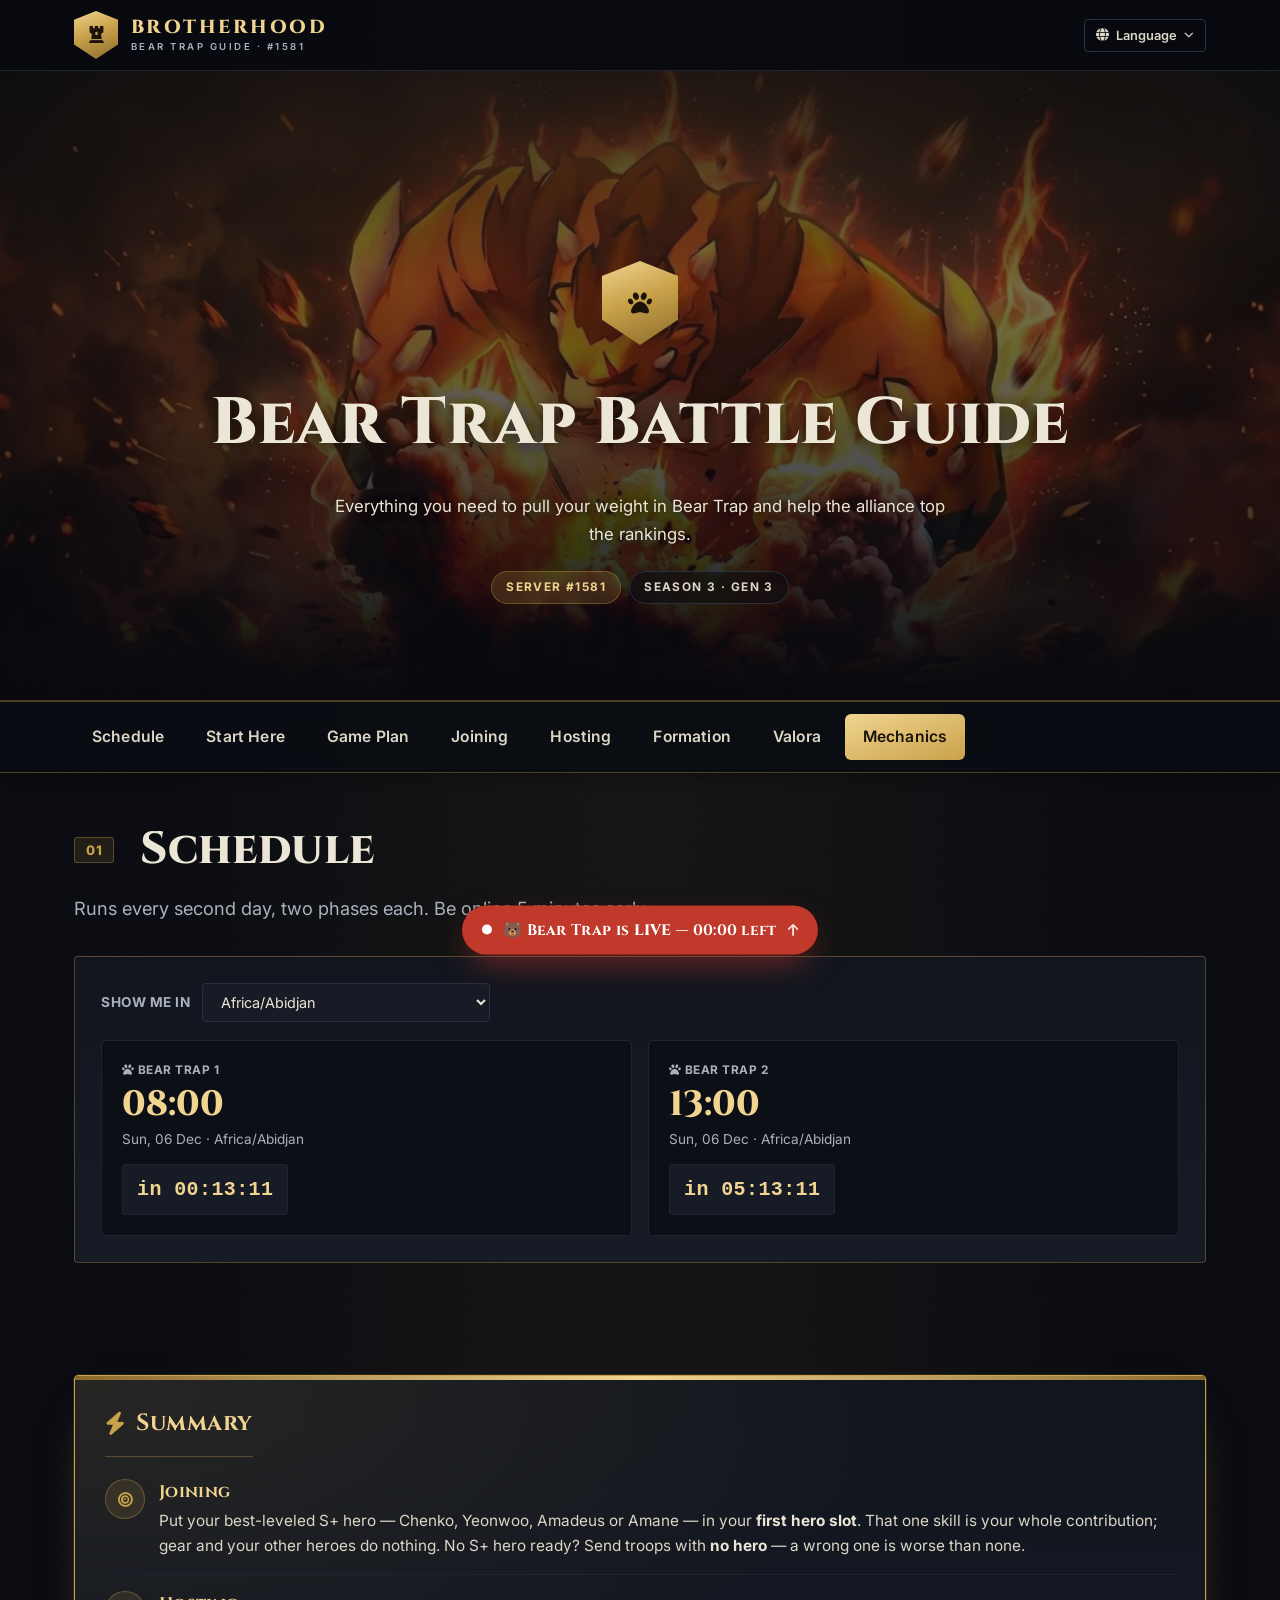
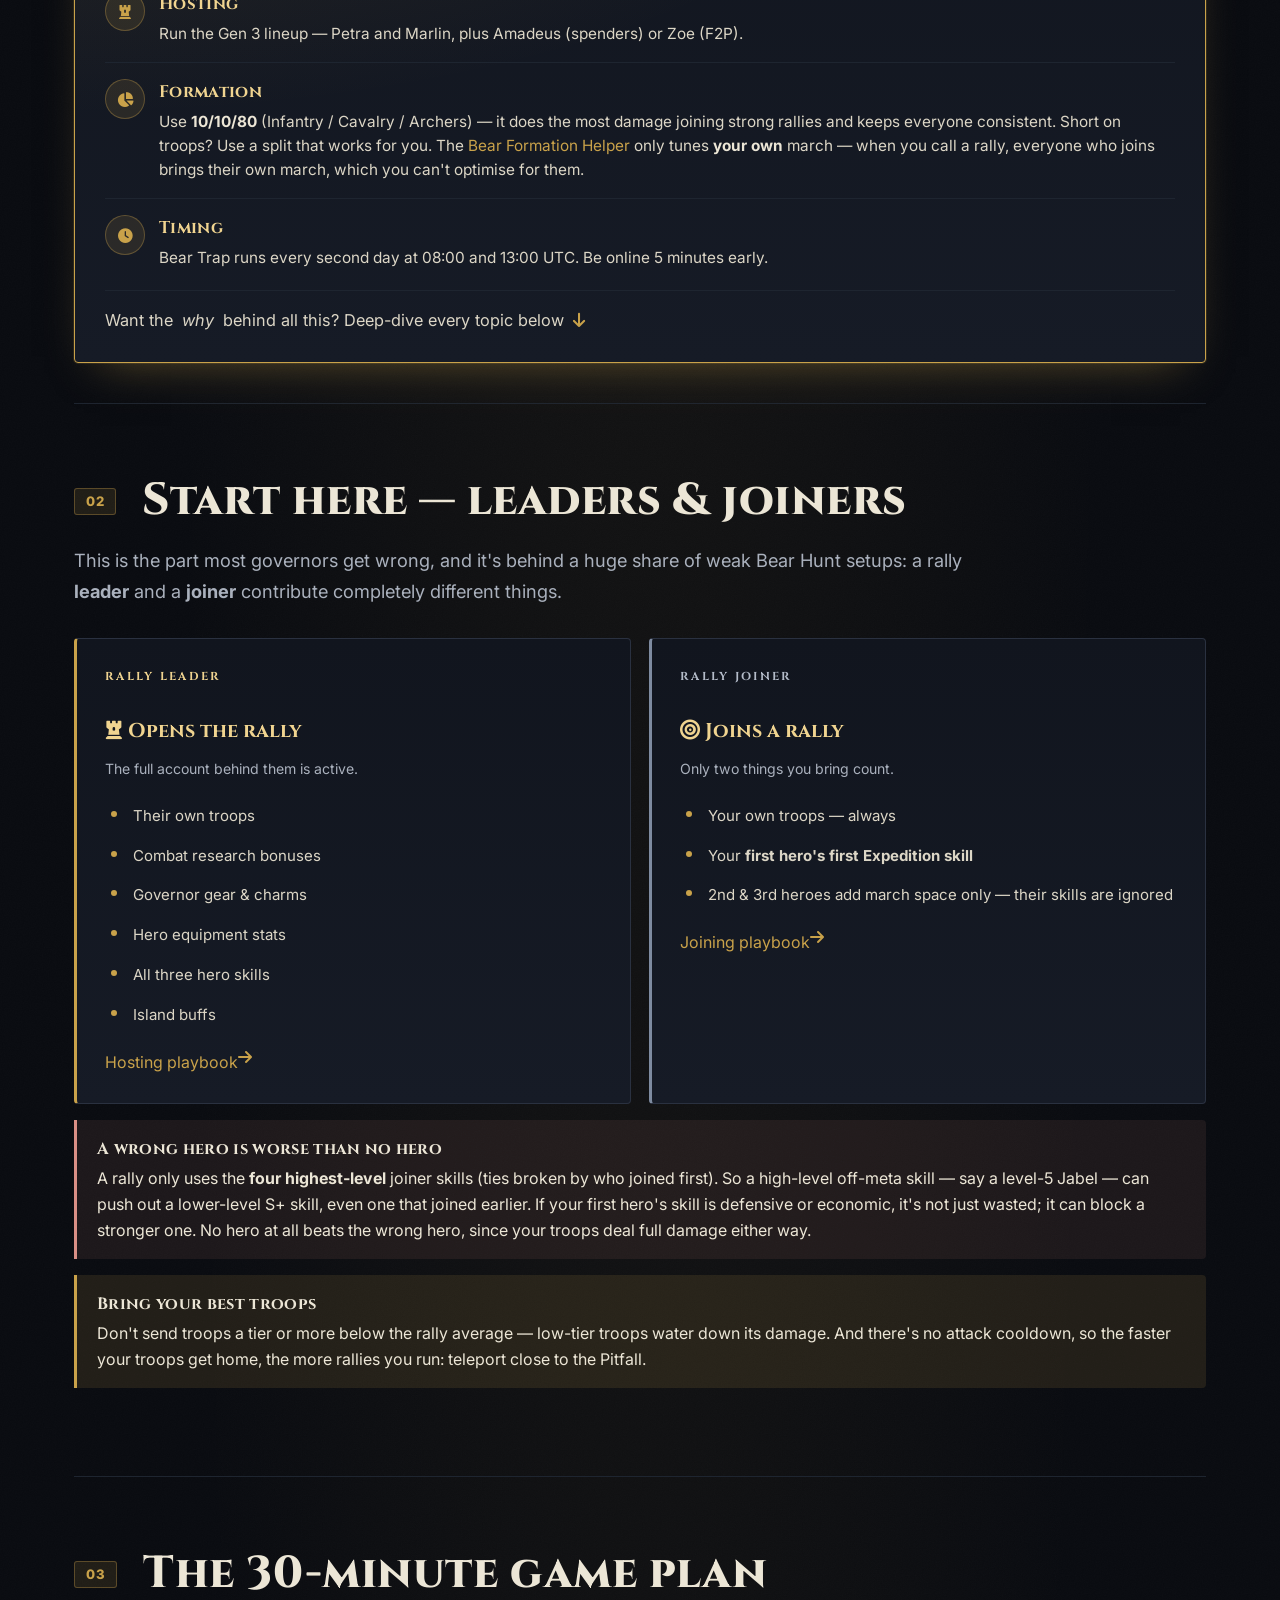
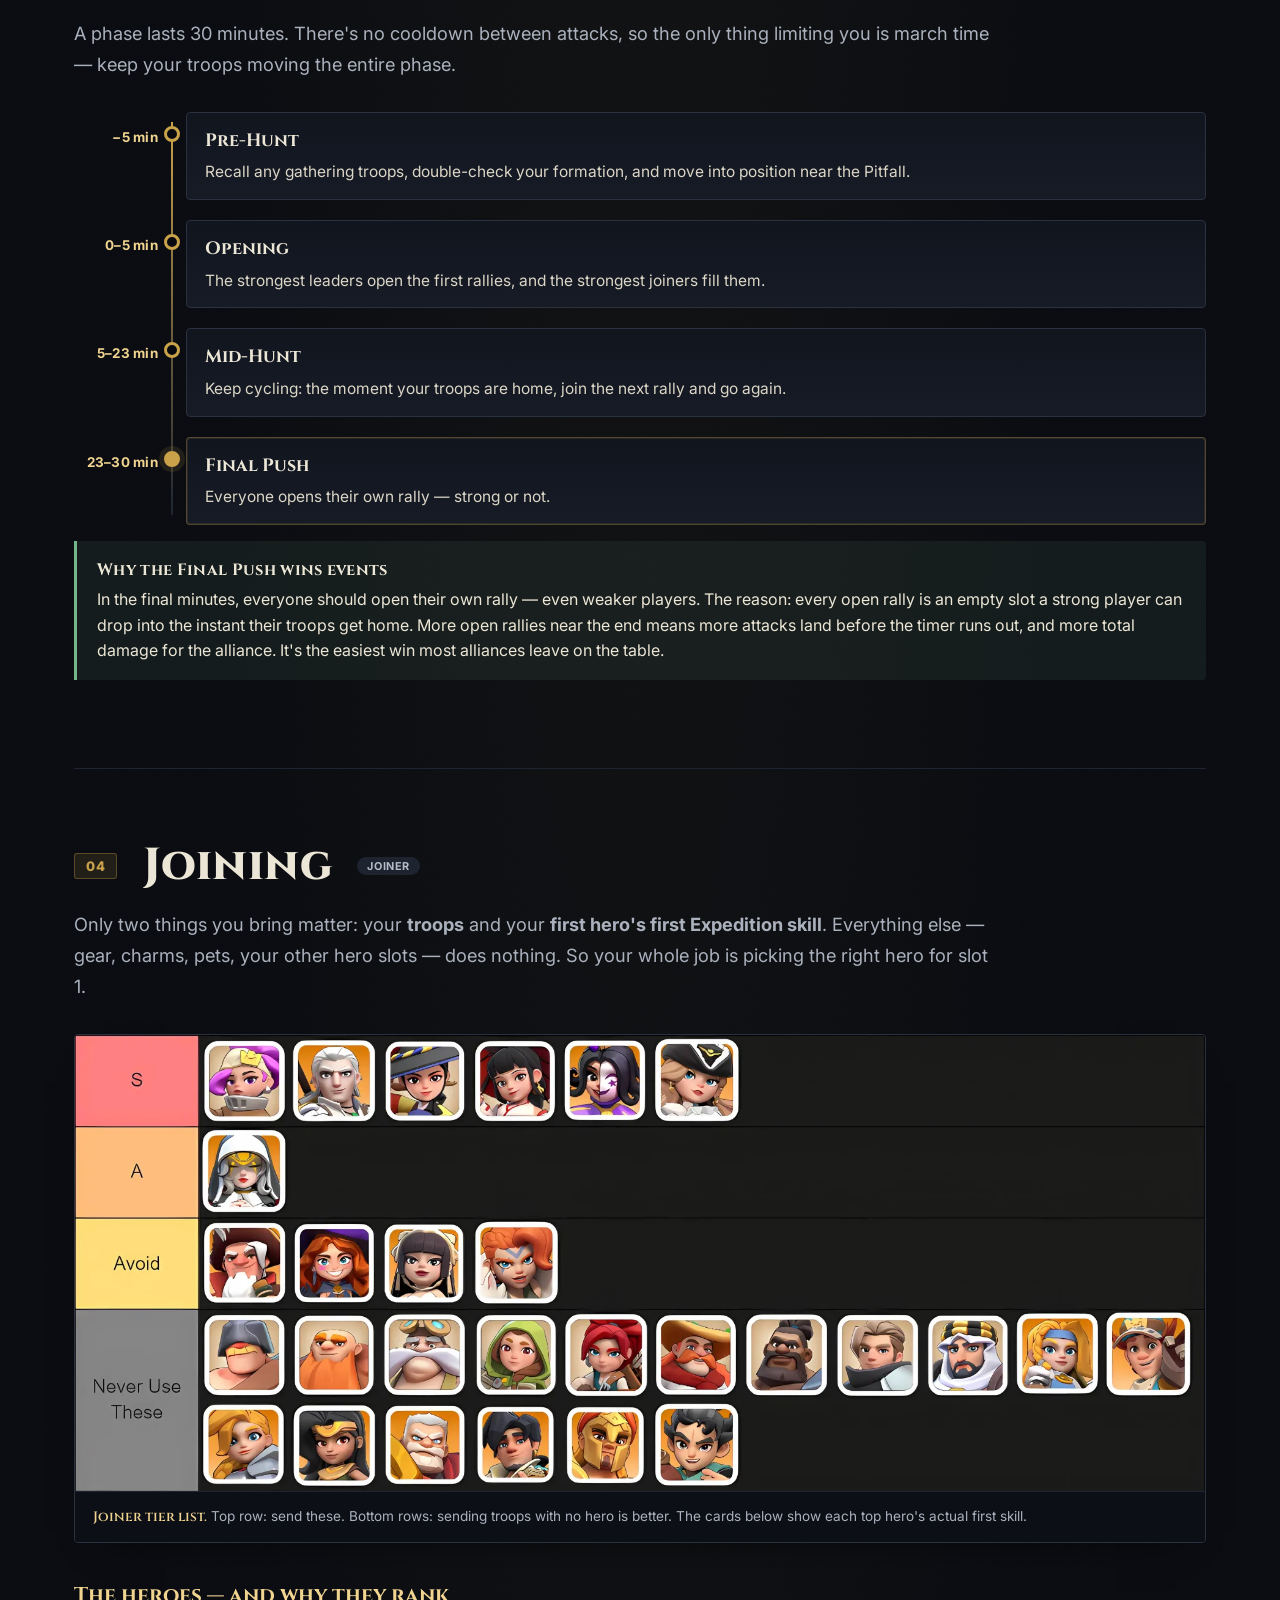
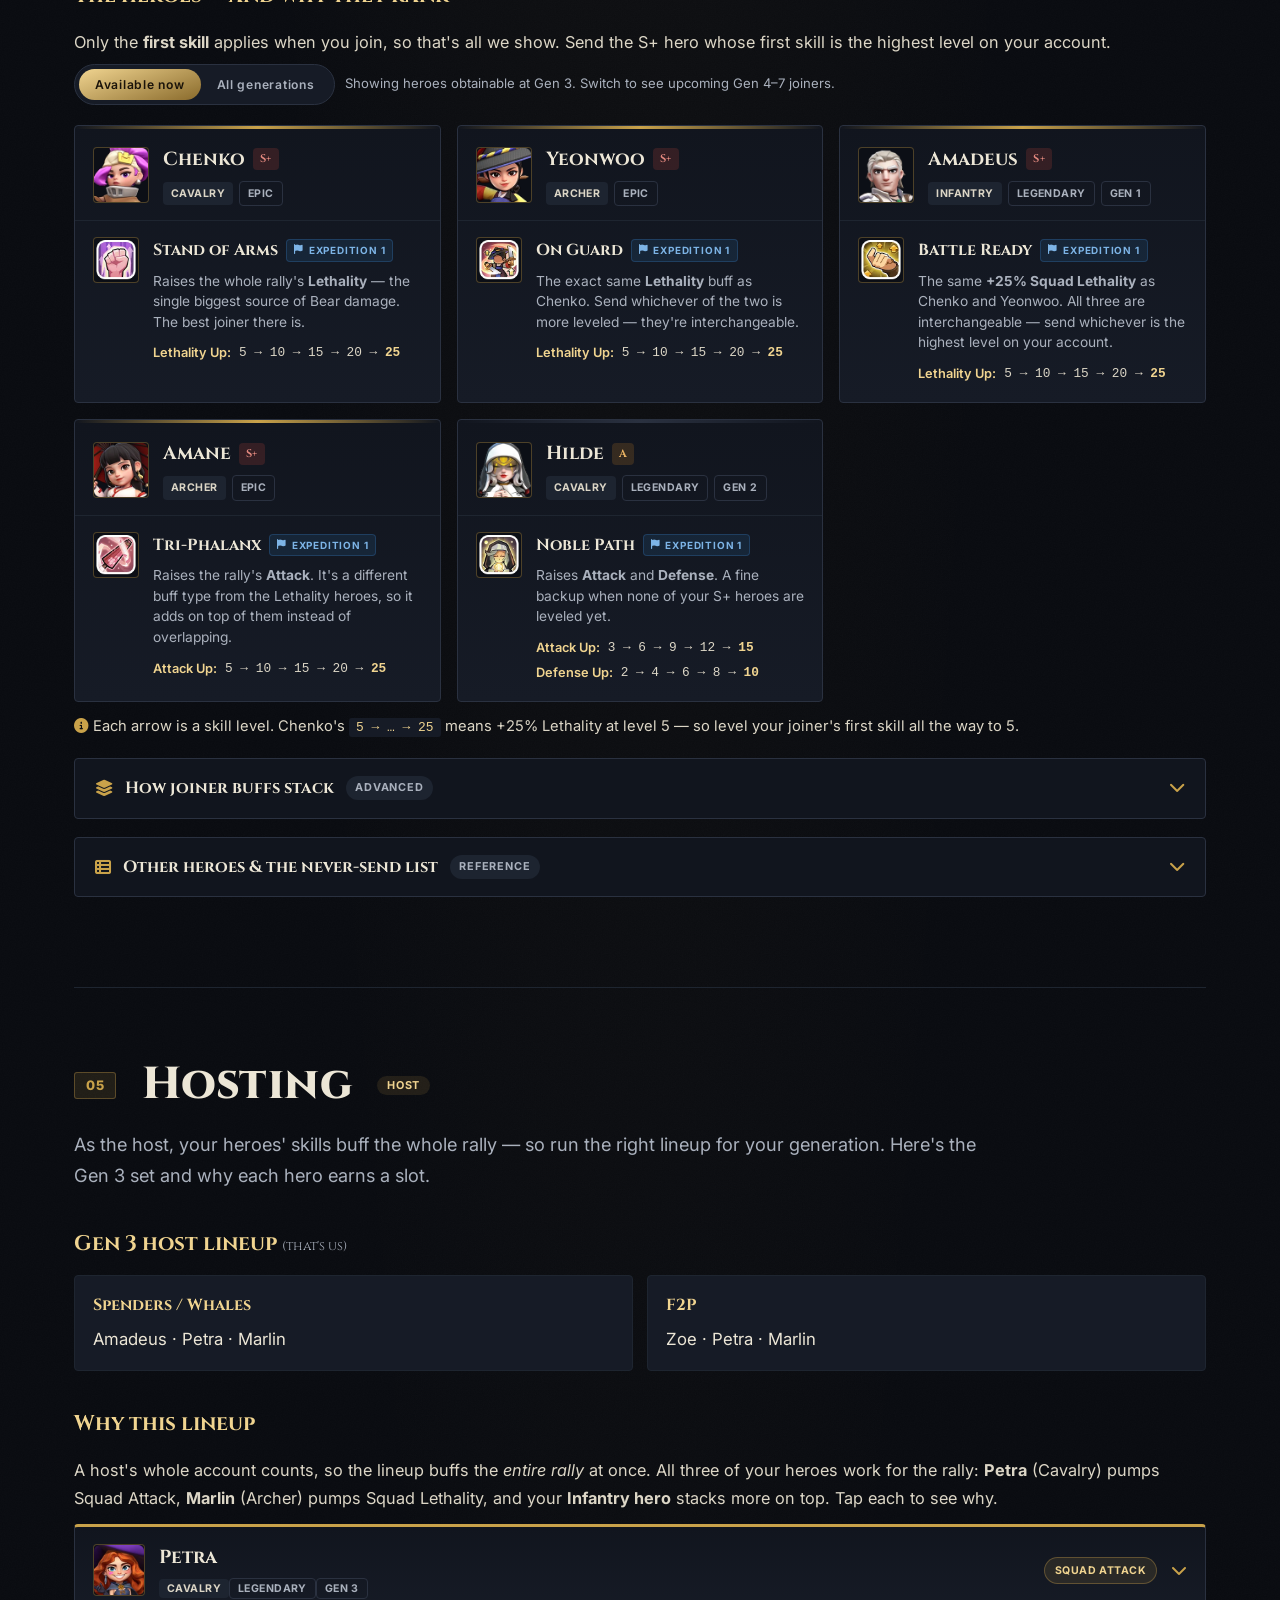
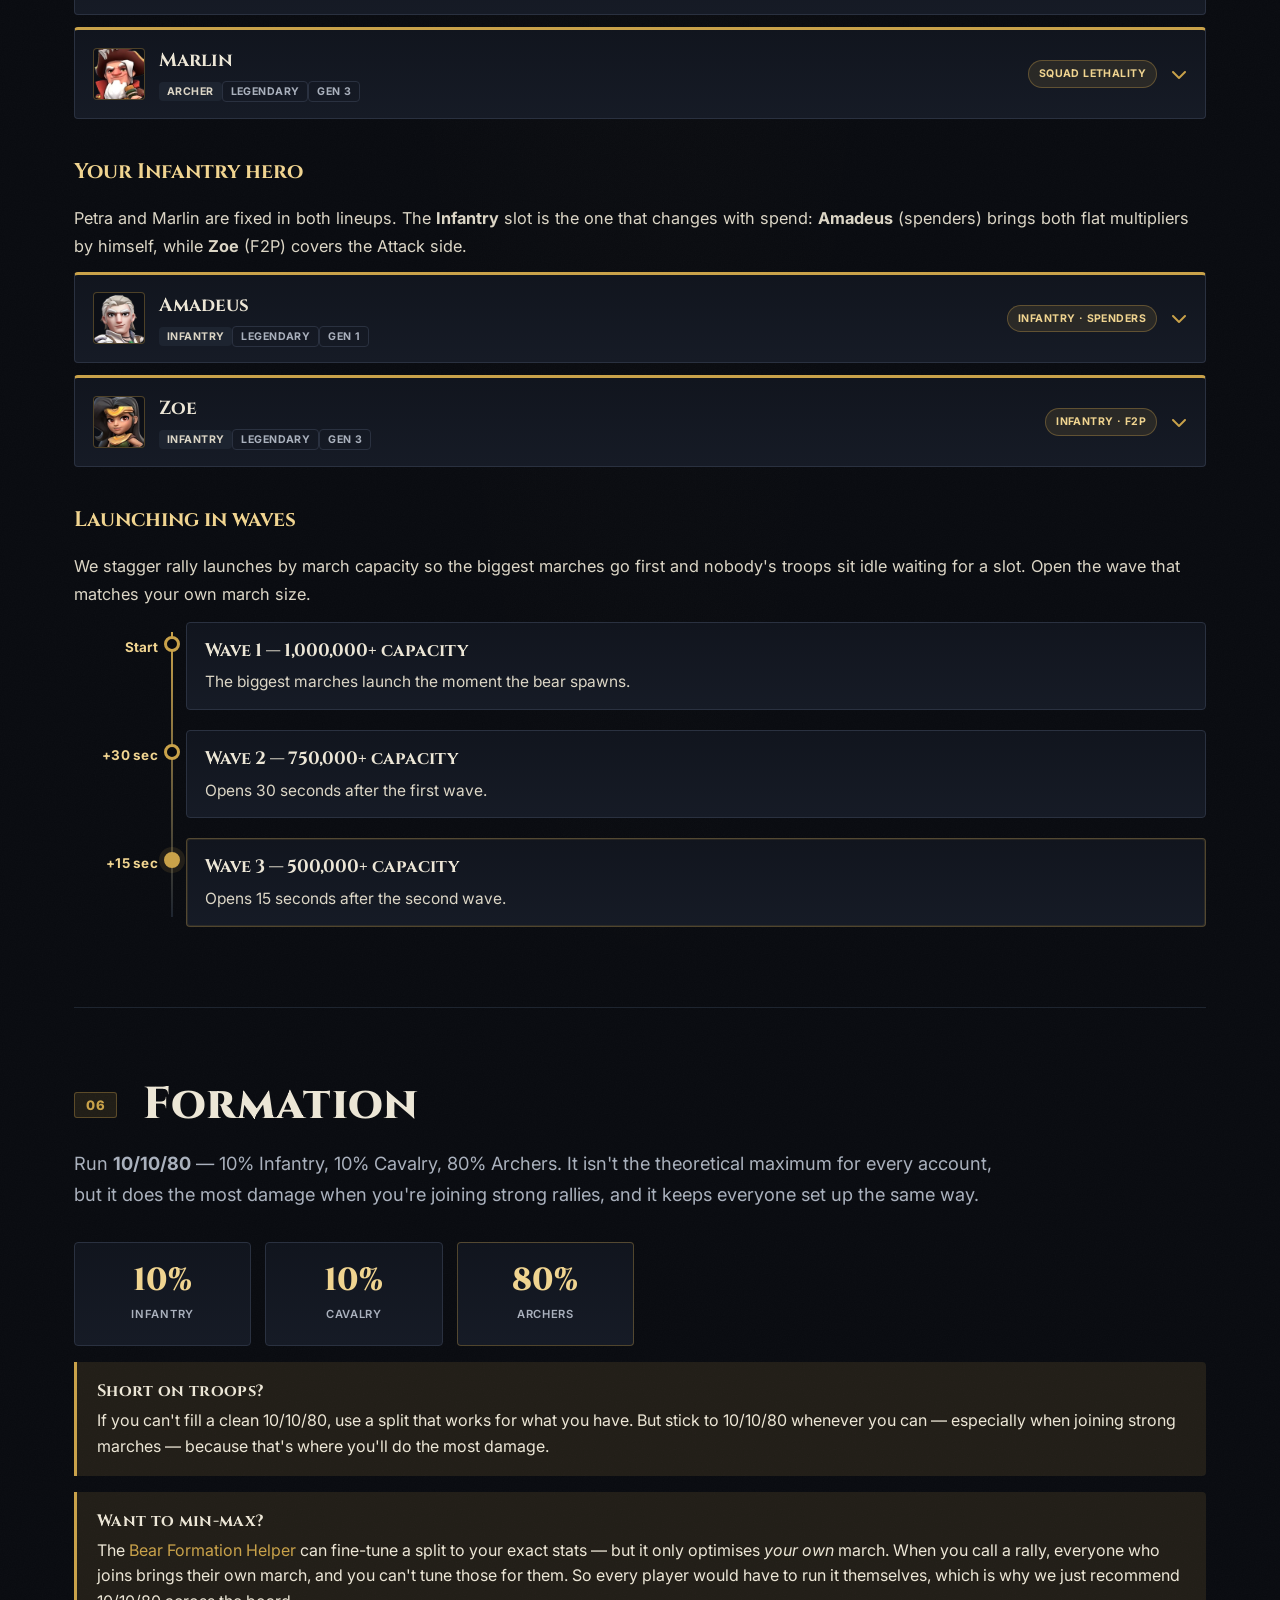
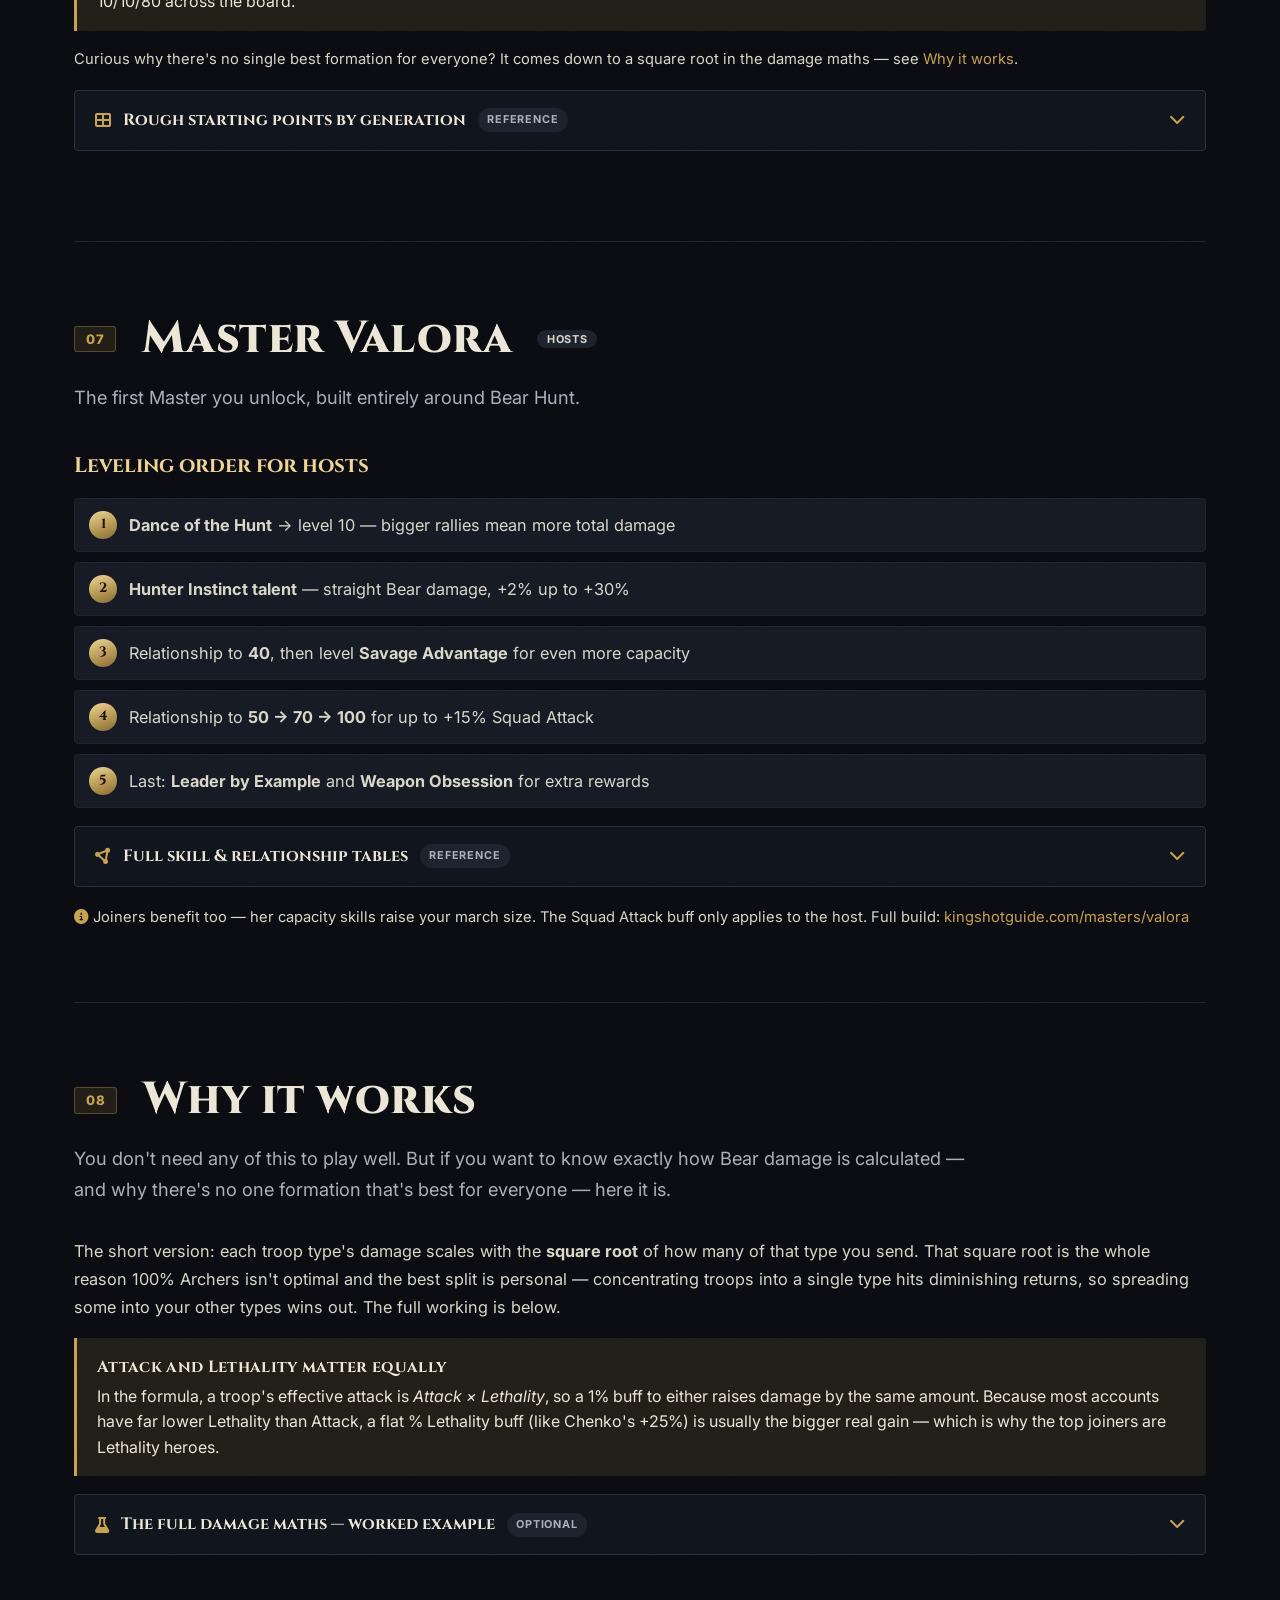
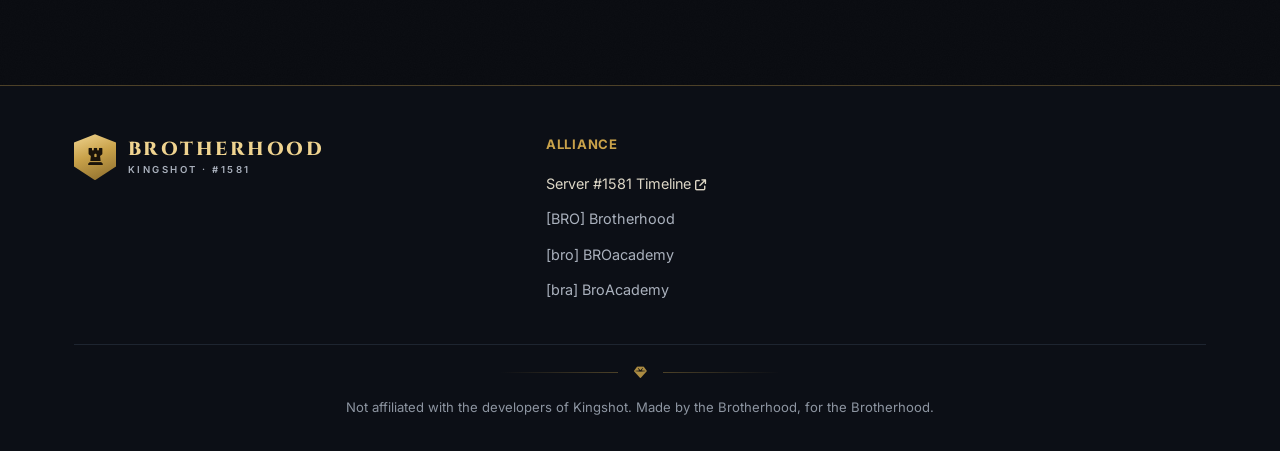
==== commit 0356e949: "Add language switcher (auto-translate via Google) for ZH/KO/DE/FR/IT/AR/HI Co-Authored-By: Claude Op" ====
--- a/index.html
+++ b/index.html
@@ -24,7 +24,25 @@
       </span>
     </a>
 
-    <!-- TODO: re-enable nav, language switcher and Apply once the rest of the site is ready
+    <div class="nav-right">
+      <div class="lang" data-tl-menu>
+        <button class="lang-btn" type="button" data-tl-btn aria-haspopup="true" aria-expanded="false">
+          <i class="fa-solid fa-globe"></i><span>Language</span><i class="fa-solid fa-chevron-down" style="font-size:.6rem"></i>
+        </button>
+        <div class="lang-menu">
+          <a href="https://achlime.github.io/bro-1581/"><span class="flag">🇬🇧</span> English</a>
+          <a href="https://achlime-github-io.translate.goog/bro-1581/?_x_tr_sl=en&amp;_x_tr_tl=zh-CN&amp;_x_tr_hl=en"><span class="flag">🇨🇳</span> 中文 (Chinese)</a>
+          <a href="https://achlime-github-io.translate.goog/bro-1581/?_x_tr_sl=en&amp;_x_tr_tl=ko&amp;_x_tr_hl=en"><span class="flag">🇰🇷</span> 한국어 (Korean)</a>
+          <a href="https://achlime-github-io.translate.goog/bro-1581/?_x_tr_sl=en&amp;_x_tr_tl=de&amp;_x_tr_hl=en"><span class="flag">🇩🇪</span> Deutsch (German)</a>
+          <a href="https://achlime-github-io.translate.goog/bro-1581/?_x_tr_sl=en&amp;_x_tr_tl=fr&amp;_x_tr_hl=en"><span class="flag">🇫🇷</span> Français (French)</a>
+          <a href="https://achlime-github-io.translate.goog/bro-1581/?_x_tr_sl=en&amp;_x_tr_tl=it&amp;_x_tr_hl=en"><span class="flag">🇮🇹</span> Italiano (Italian)</a>
+          <a href="https://achlime-github-io.translate.goog/bro-1581/?_x_tr_sl=en&amp;_x_tr_tl=ar&amp;_x_tr_hl=en"><span class="flag">🇸🇦</span> العربية (Arabic)</a>
+          <a href="https://achlime-github-io.translate.goog/bro-1581/?_x_tr_sl=en&amp;_x_tr_tl=hi&amp;_x_tr_hl=en"><span class="flag">🇮🇳</span> हिन्दी (Hindi)</a>
+        </div>
+      </div>
+    </div>
+
+    <!-- TODO: re-enable nav and Apply once the rest of the site is ready
     <nav class="nav-links" aria-label="Primary">
       <a href="home.html" data-i18n="nav.home">Home</a>
       <a href="guides.html" data-i18n="nav.guides">Guides</a>
--- a/style.css
+++ b/style.css
@@ -1154,6 +1154,16 @@
 .glance .gi-text { margin: 0; font-size: .96rem; line-height: 1.58; color: var(--ink-dim); }
 .glance .gi-text b { color: var(--ink); }
 
+/* language menu items rendered as links (auto-translate switcher) */
+.lang-menu a {
+  width: 100%; text-align: left; text-decoration: none;
+  color: var(--ink-dim); font-family: var(--body); font-size: .85rem; padding: 9px 11px;
+  border-radius: 3px; display: flex; align-items: center; gap: 9px; transition: all .12s ease;
+}
+.lang-menu a:hover { background: var(--panel-2); color: var(--gold-bright); }
+.lang-menu a .flag { font-size: 1.05rem; }
+.lang-menu { max-height: 70vh; overflow-y: auto; }
+
 /* ==========================================================================
    SCHEDULE — larger, more prominent countdown
    ========================================================================== */
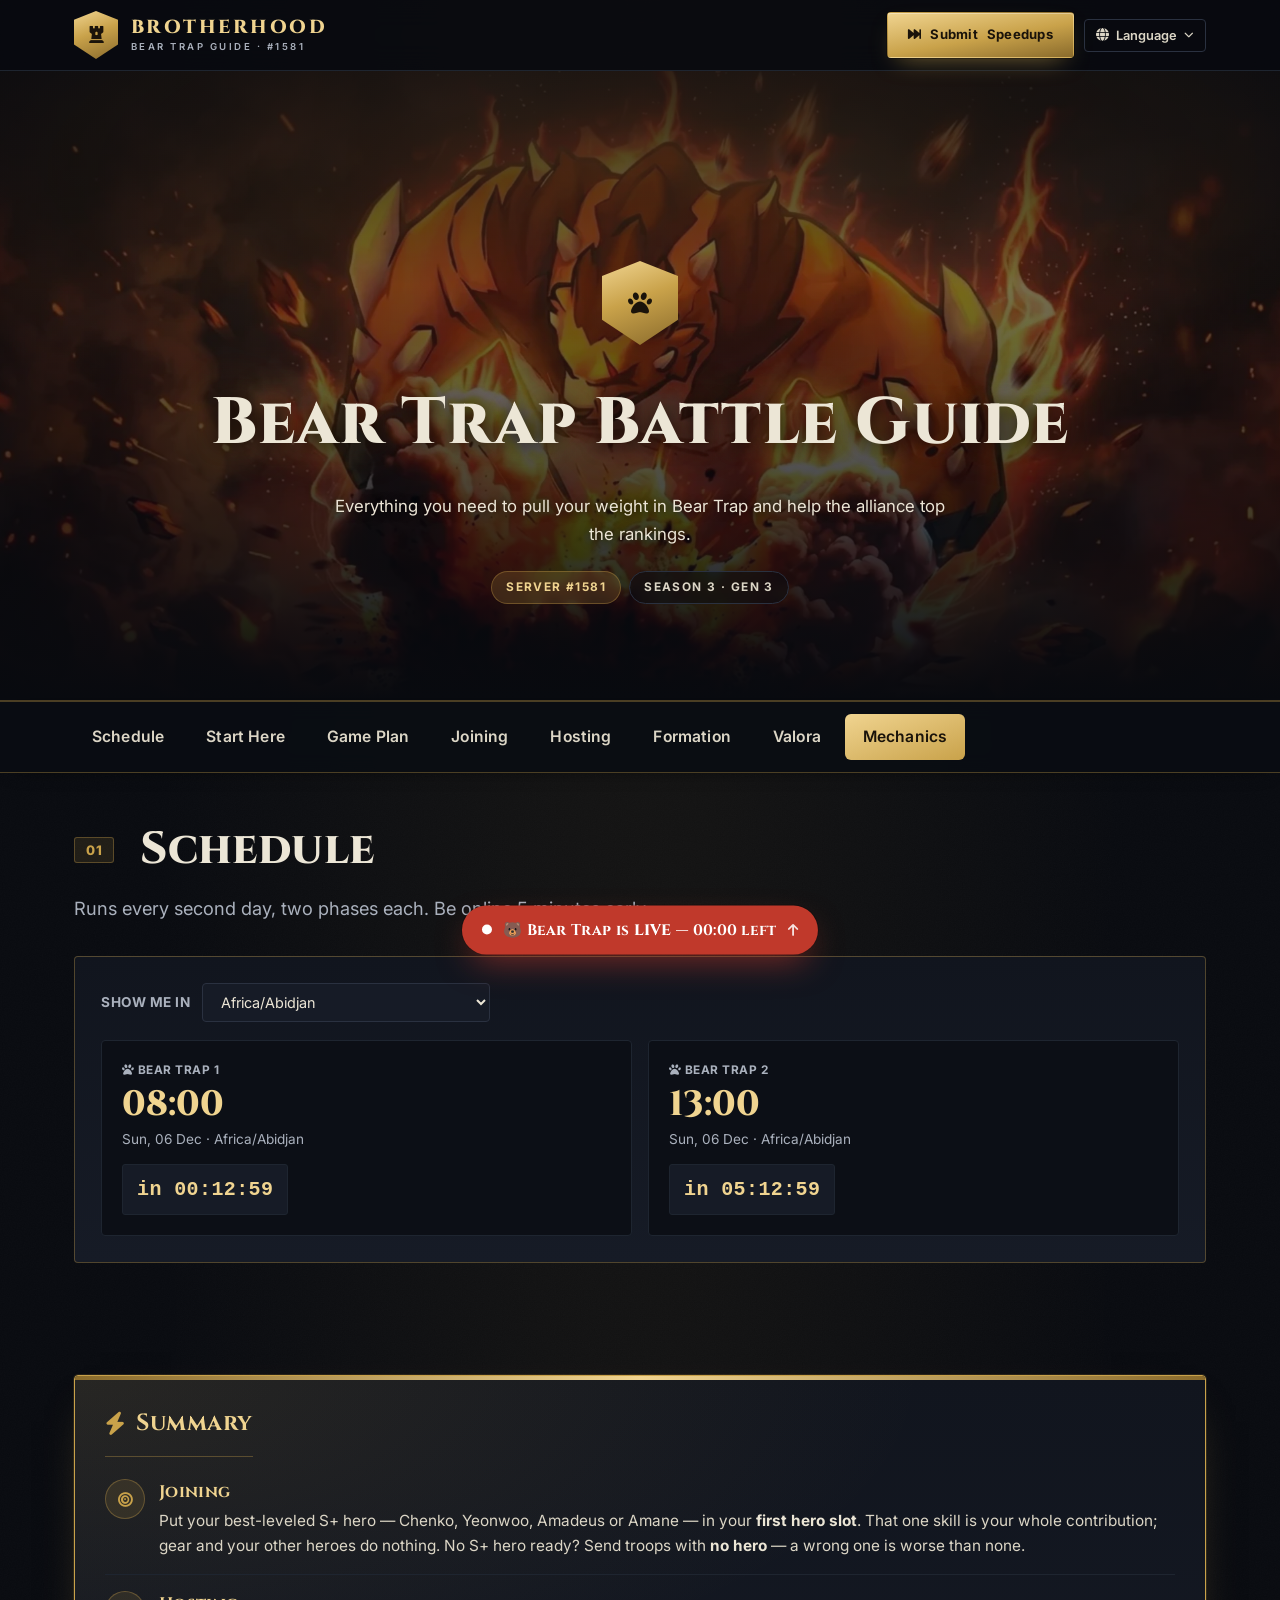
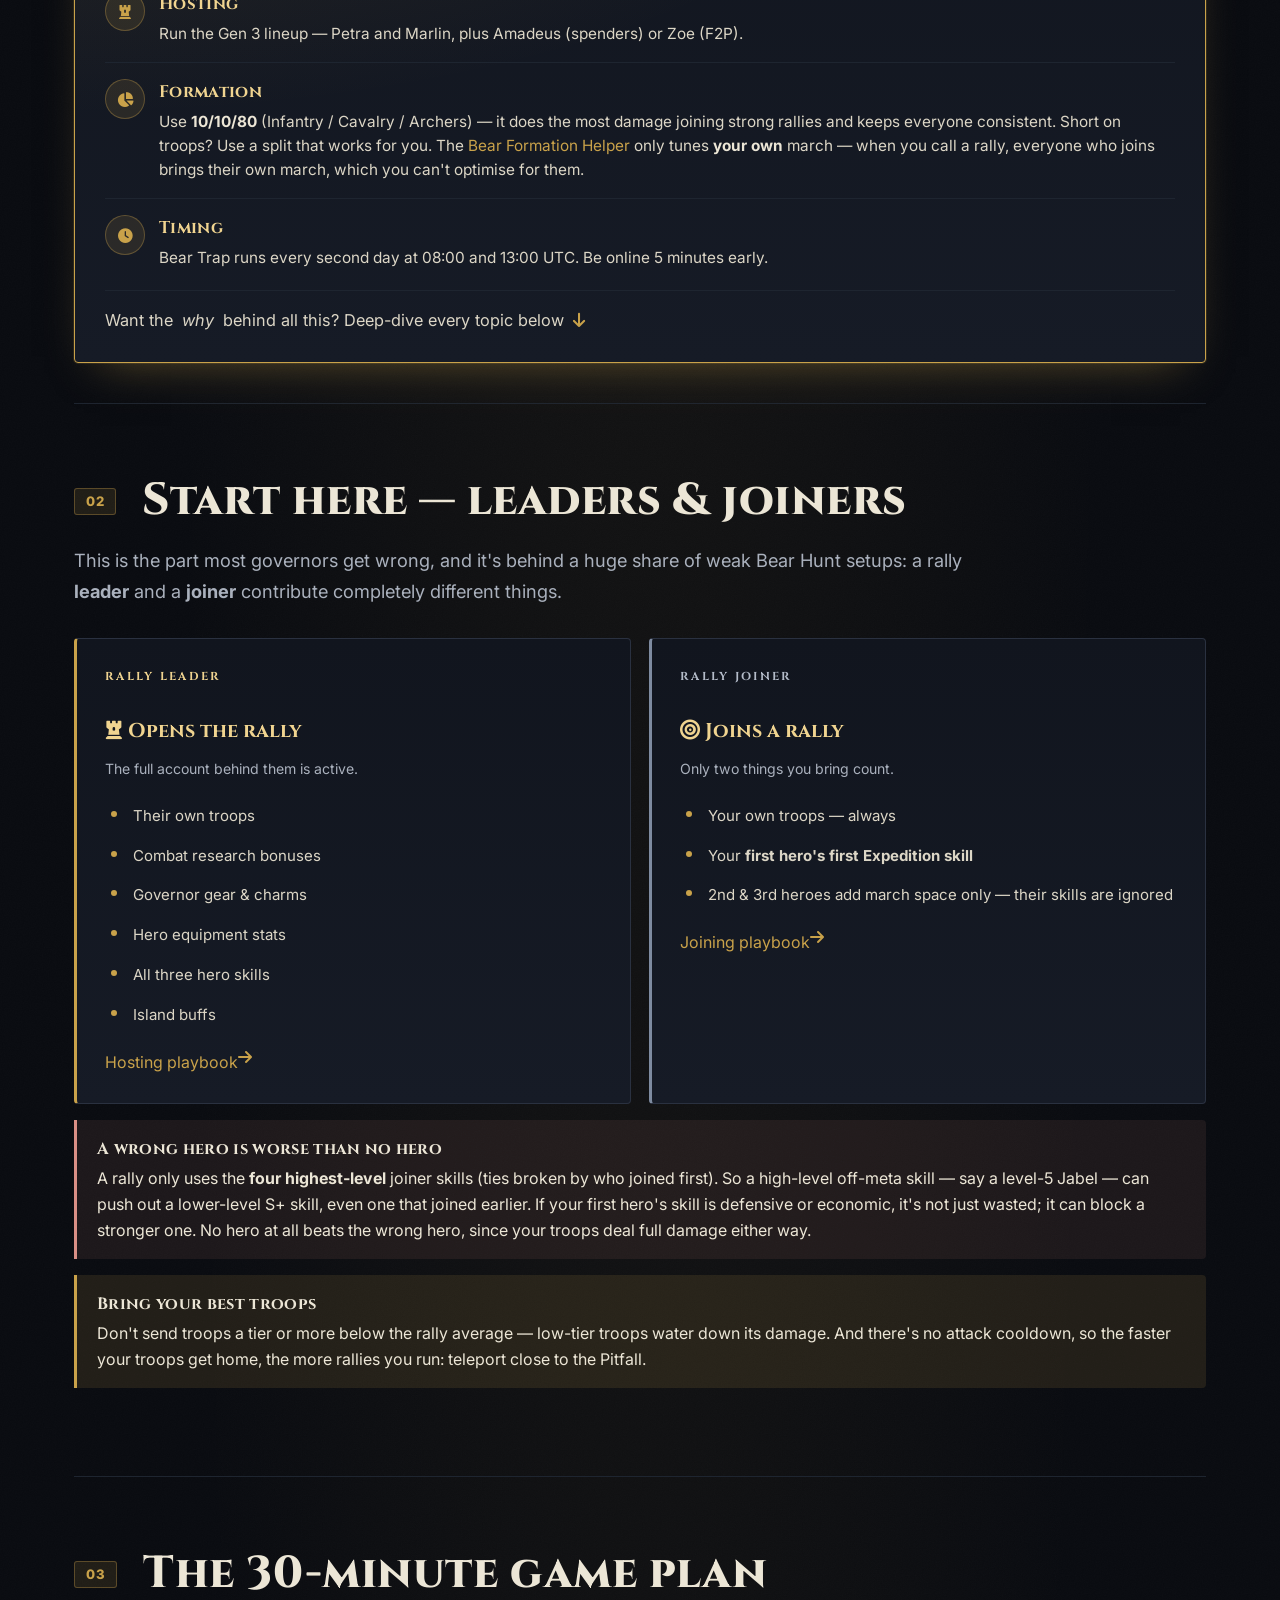
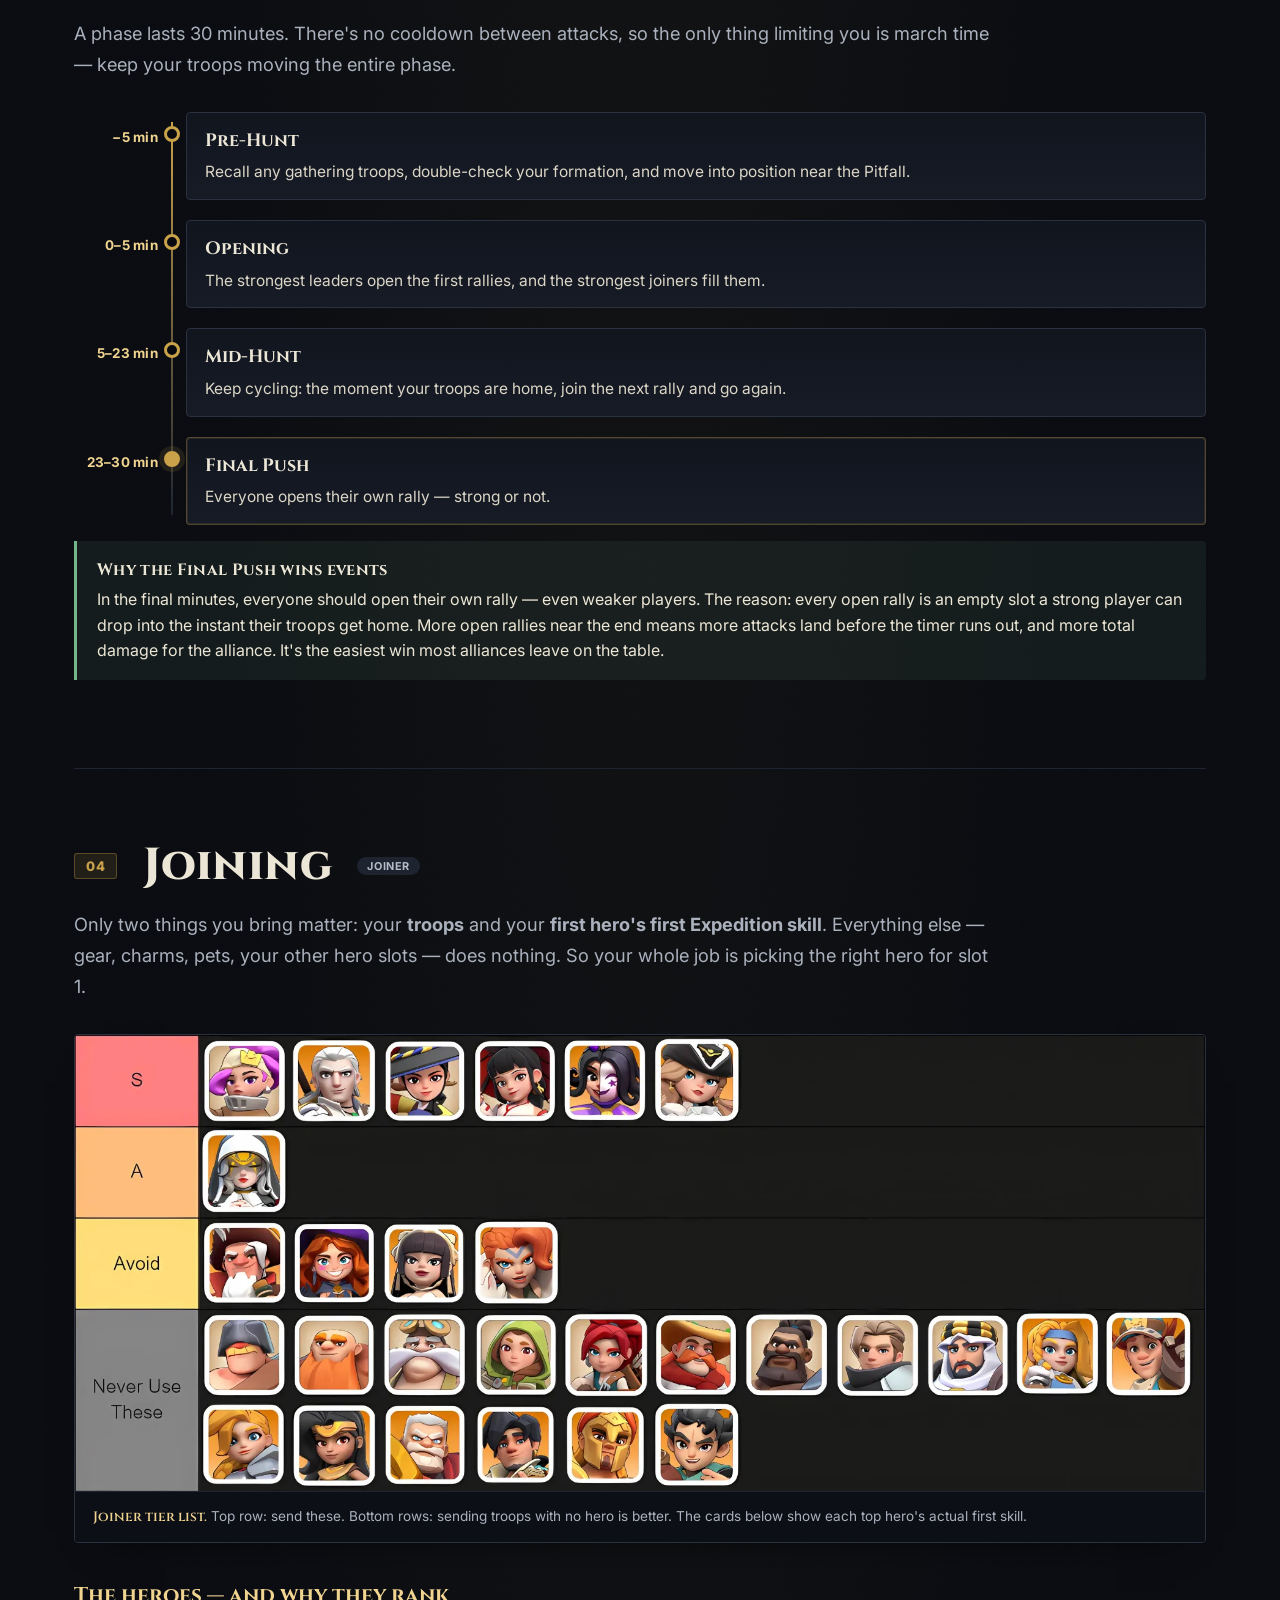
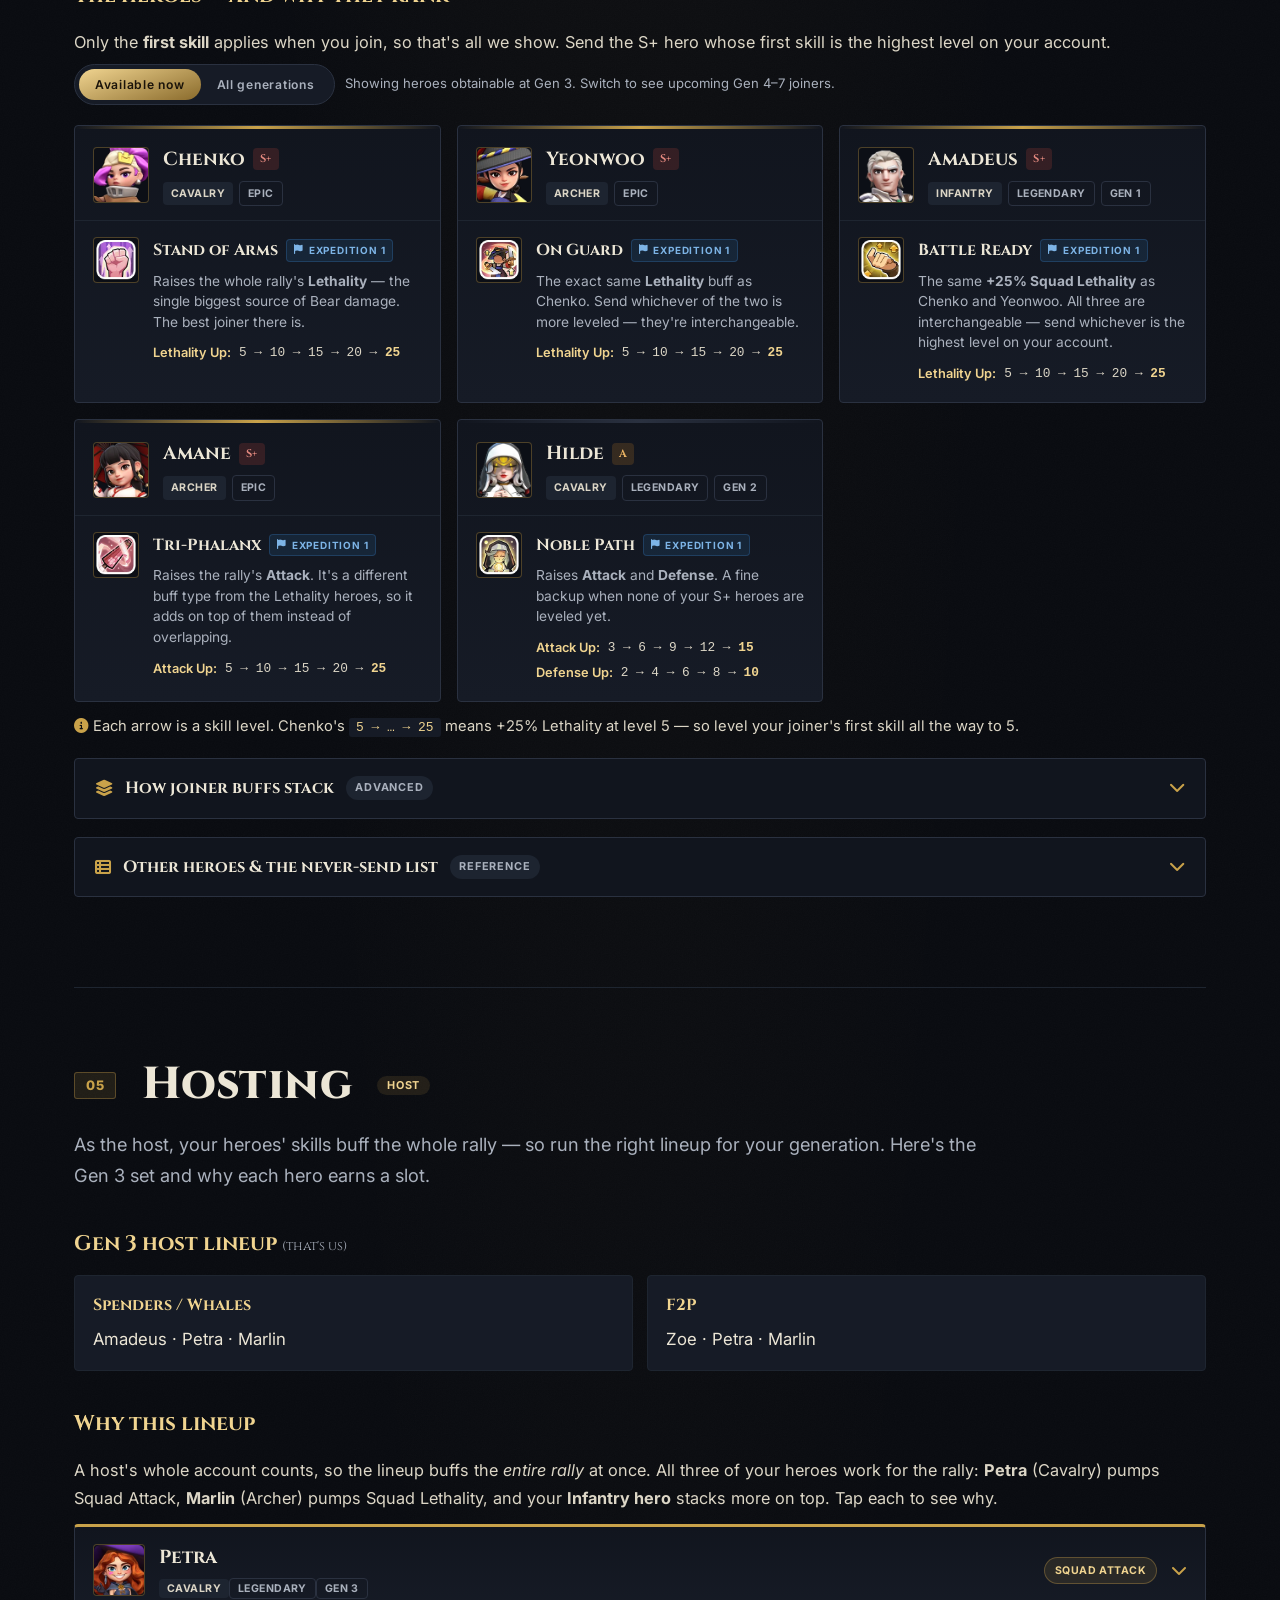
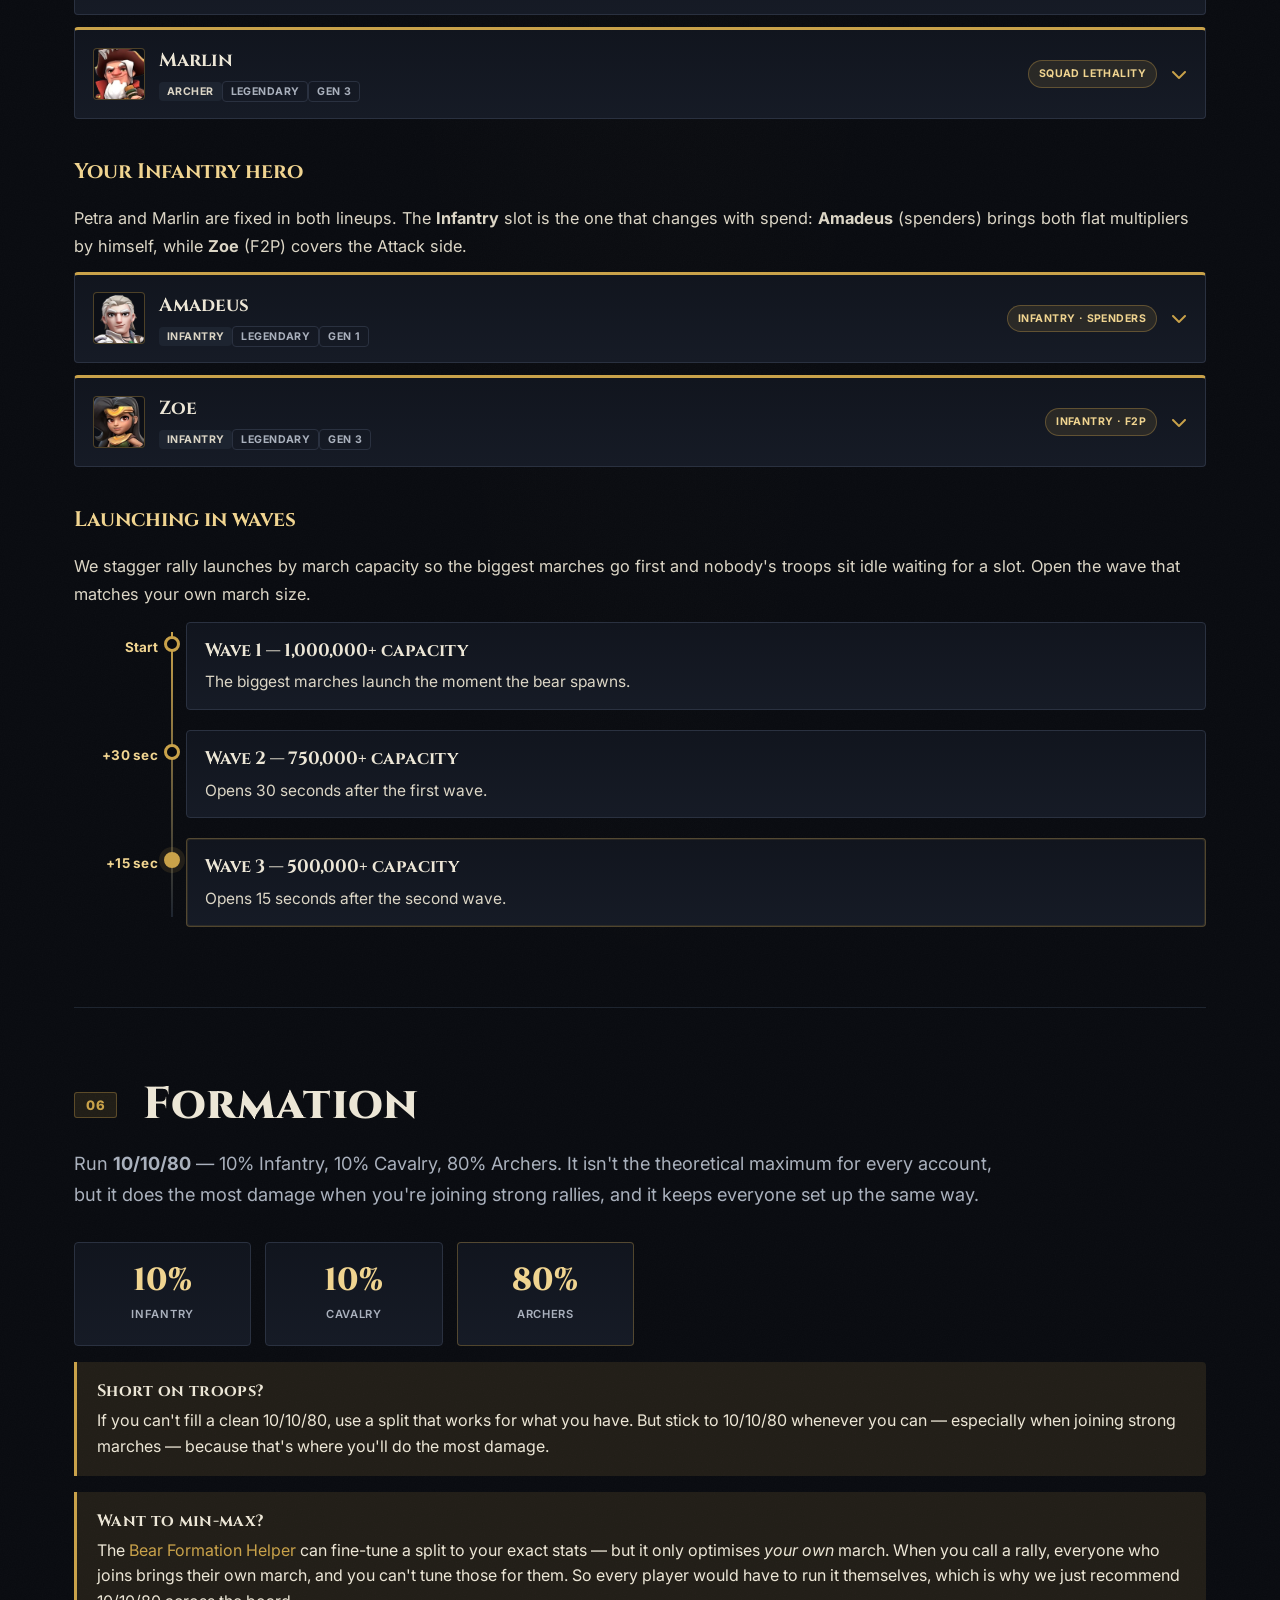
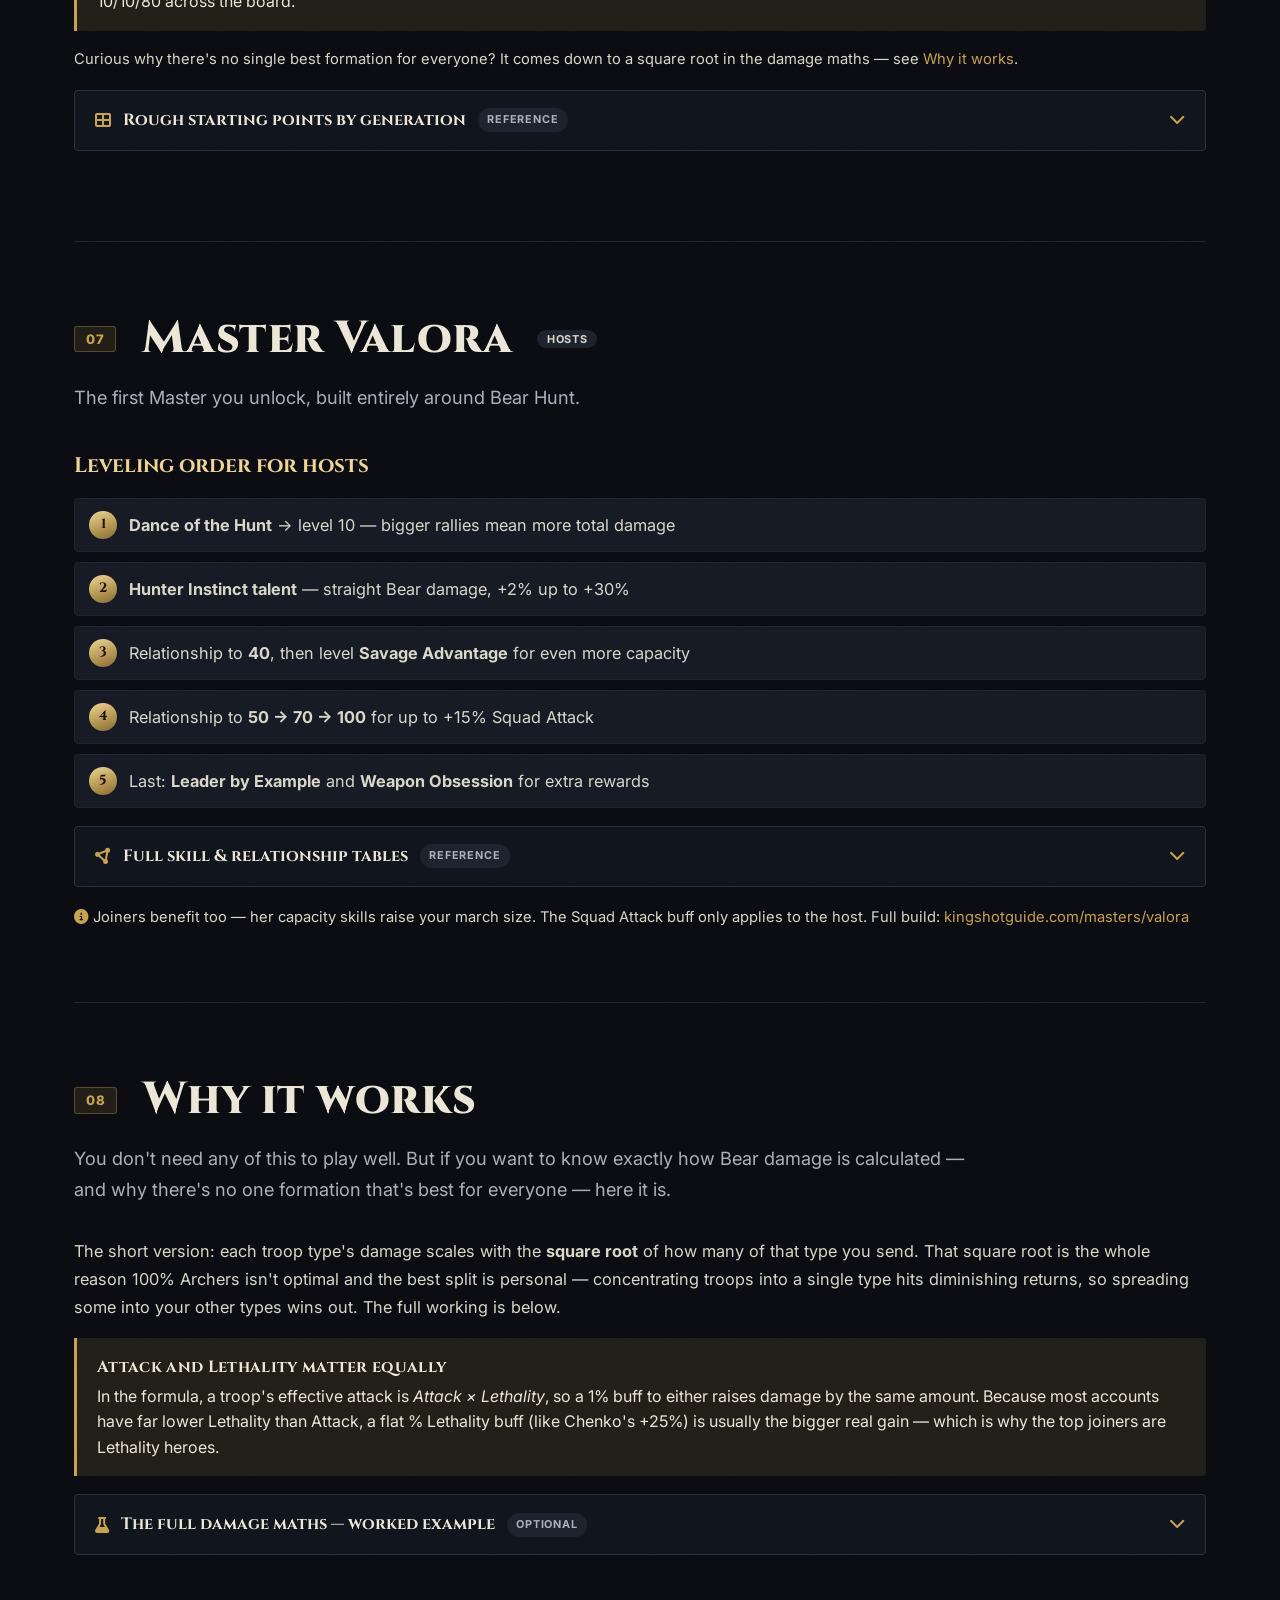
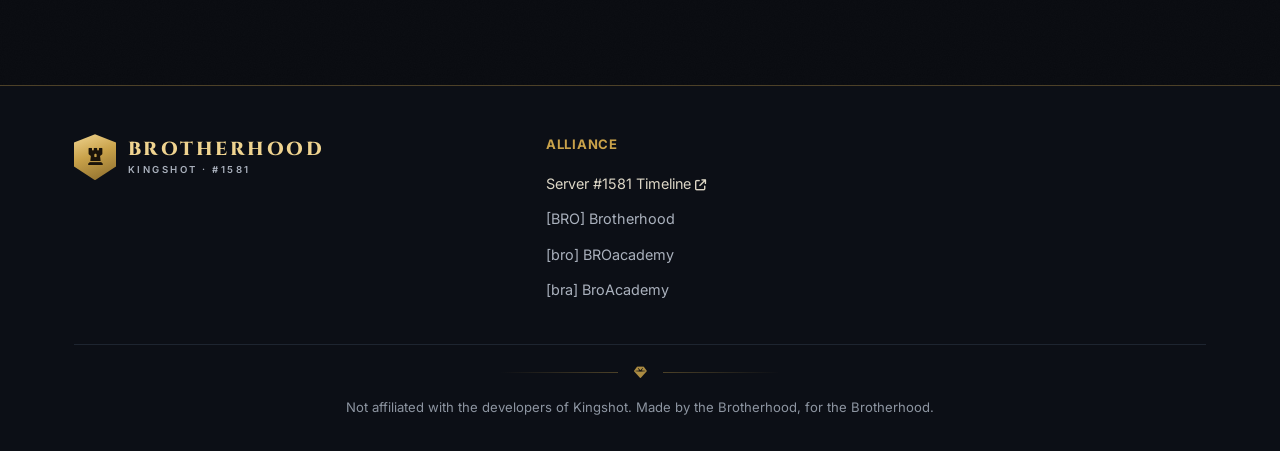
==== commit 52bd5460: "Speedup census: submission page with OCR prefill + Apps Script backend; nav CTA Co-Authored-By: Clau" ====
--- a/index.html
+++ b/index.html
@@ -25,6 +25,7 @@
     </a>
 
     <div class="nav-right">
+      <a class="btn btn-gold btn-sm" href="speedups.html"><i class="fa-solid fa-forward-fast"></i> <span class="su-cta-label">Submit </span>Speedups</a>
       <div class="lang" data-tl-menu>
         <button class="lang-btn" type="button" data-tl-btn aria-haspopup="true" aria-expanded="false">
           <i class="fa-solid fa-globe"></i><span>Language</span><i class="fa-solid fa-chevron-down" style="font-size:.6rem"></i>
--- a/style.css
+++ b/style.css
@@ -1154,6 +1154,52 @@
 .glance .gi-text { margin: 0; font-size: .96rem; line-height: 1.58; color: var(--ink-dim); }
 .glance .gi-text b { color: var(--ink); }
 
+/* ==========================================================================
+   SPEEDUP CENSUS FORM (speedups.html)
+   ========================================================================== */
+.su-rows { display: flex; flex-direction: column; gap: 10px; margin: 6px 0 18px; }
+.su-row {
+  display: grid; grid-template-columns: 175px 1fr auto; align-items: center; gap: 14px;
+  background: var(--bg-2); border: 1px solid var(--line-soft); border-radius: var(--radius);
+  padding: 13px 16px;
+}
+.su-label {
+  font-family: var(--display); font-weight: 700; font-size: .95rem; color: var(--ink);
+  display: flex; align-items: center; gap: 9px;
+}
+.su-label i { color: var(--gold); width: 18px; text-align: center; }
+.su-inputs { display: flex; gap: 10px; flex-wrap: wrap; }
+.su-cell { display: flex; align-items: center; gap: 6px; }
+.su-cell input {
+  width: 86px; padding: 10px 10px; text-align: right;
+  background: var(--panel); border: 1px solid var(--line); color: var(--ink);
+  border-radius: var(--radius); font-size: 1rem; font-family: var(--body);
+}
+.su-cell input:focus { outline: none; border-color: var(--gold-line); }
+.su-cell label { font-size: .76rem; color: var(--muted); font-weight: 600; }
+.su-total { font-size: .82rem; color: var(--gold-bright); font-weight: 600; white-space: nowrap; min-width: 76px; text-align: right; }
+.ocr-status {
+  display: flex; align-items: center; gap: 9px; margin-top: 10px;
+  font-size: .9rem; color: var(--ink-dim);
+  background: var(--panel-2); border: 1px solid var(--line-soft);
+  border-radius: var(--radius); padding: 10px 14px;
+}
+input[type="file"] {
+  width: 100%; color: var(--muted); font-size: .9rem;
+  background: var(--bg-2); border: 1px dashed var(--gold-line); border-radius: var(--radius);
+  padding: 14px;
+}
+input[type="file"]::file-selector-button {
+  font-family: var(--display); font-weight: 700; font-size: .8rem; letter-spacing: .02em;
+  color: #1a130a; background: linear-gradient(170deg, var(--gold-bright), var(--gold-deep));
+  border: 0; border-radius: var(--radius); padding: 9px 16px; margin-right: 13px; cursor: pointer;
+}
+@media (max-width: 640px) {
+  .su-row { grid-template-columns: 1fr; gap: 9px; padding: 13px 14px; }
+  .su-total { text-align: left; min-width: 0; }
+  .su-cell input { width: 76px; }
+}
+
 /* language menu items rendered as links (auto-translate switcher) */
 .lang-menu a {
   width: 100%; text-align: left; text-decoration: none;
@@ -1535,3 +1581,24 @@
   .hero-acc > summary { padding: 13px 14px; gap: 12px; }
   .hero-acc .hero-acc-body.spotlight { padding: 2px 14px 16px; }
 }
+
+/* ==========================================================================
+   COMPACT NAV ≤560px — brand + Speedups + language fit one row
+   (kept at end of file so it wins the cascade over the lockup rules)
+   ========================================================================== */
+@media (max-width: 560px) {
+  .su-cta-label { display: none; }                  /* "Submit Speedups" → "Speedups" */
+  .nav-right { gap: 8px; }
+  .nav-right .btn-sm { padding: 9px 12px; font-size: .78rem; }
+  .lang-btn > span { display: none; }               /* "Language" → globe icon */
+  .lang-btn { padding: 9px 10px; }
+  .nav .brand { gap: 9px; }
+  .nav .brand .crest { width: 36px; height: 40px; font-size: 1rem; }
+  .brand .brand-name { font-size: .95rem; letter-spacing: .06em; }
+  .brand .brand-sub { display: none; }              /* page header already says it */
+}
+@media (max-width: 420px) {
+  .nav-inner { padding-left: 12px; padding-right: 12px; }
+  .nav-right .btn-sm { padding: 8px 10px; font-size: .74rem; }
+  .brand .brand-name { font-size: .88rem; letter-spacing: .04em; }
+}
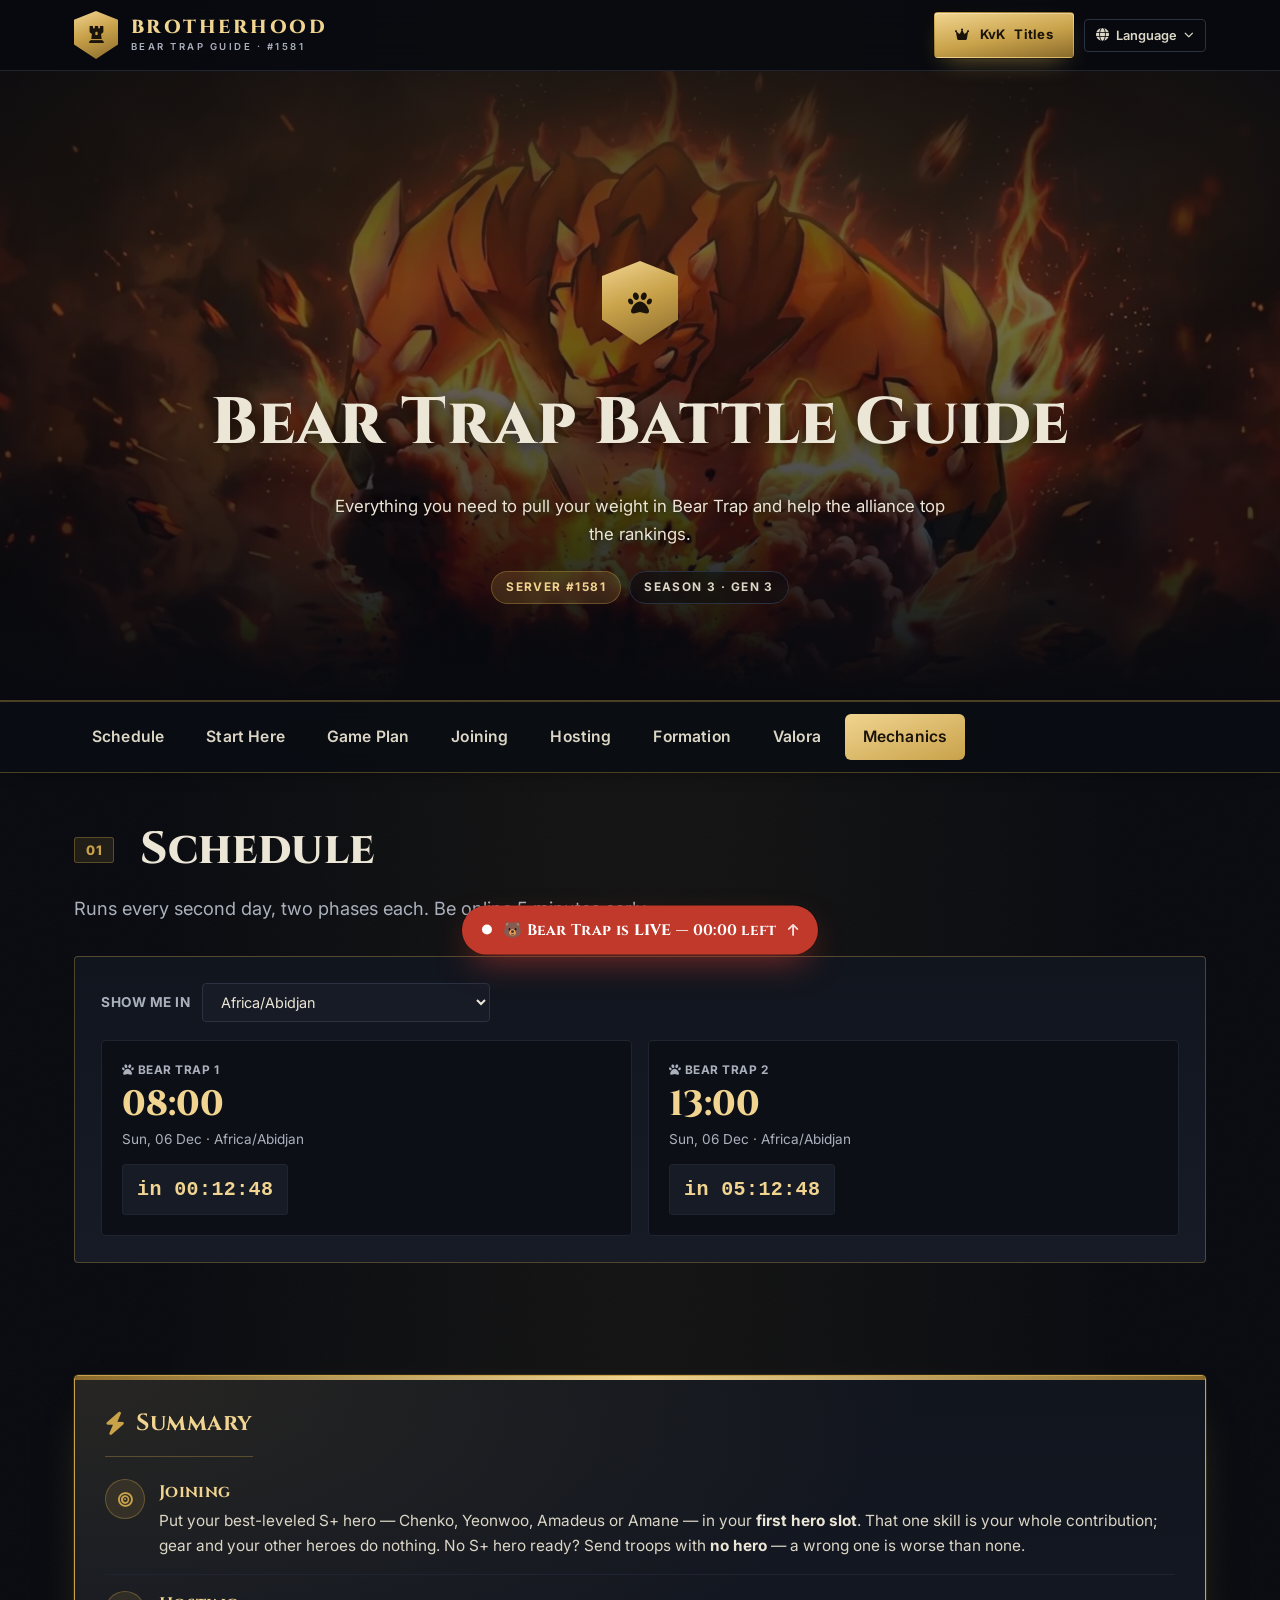
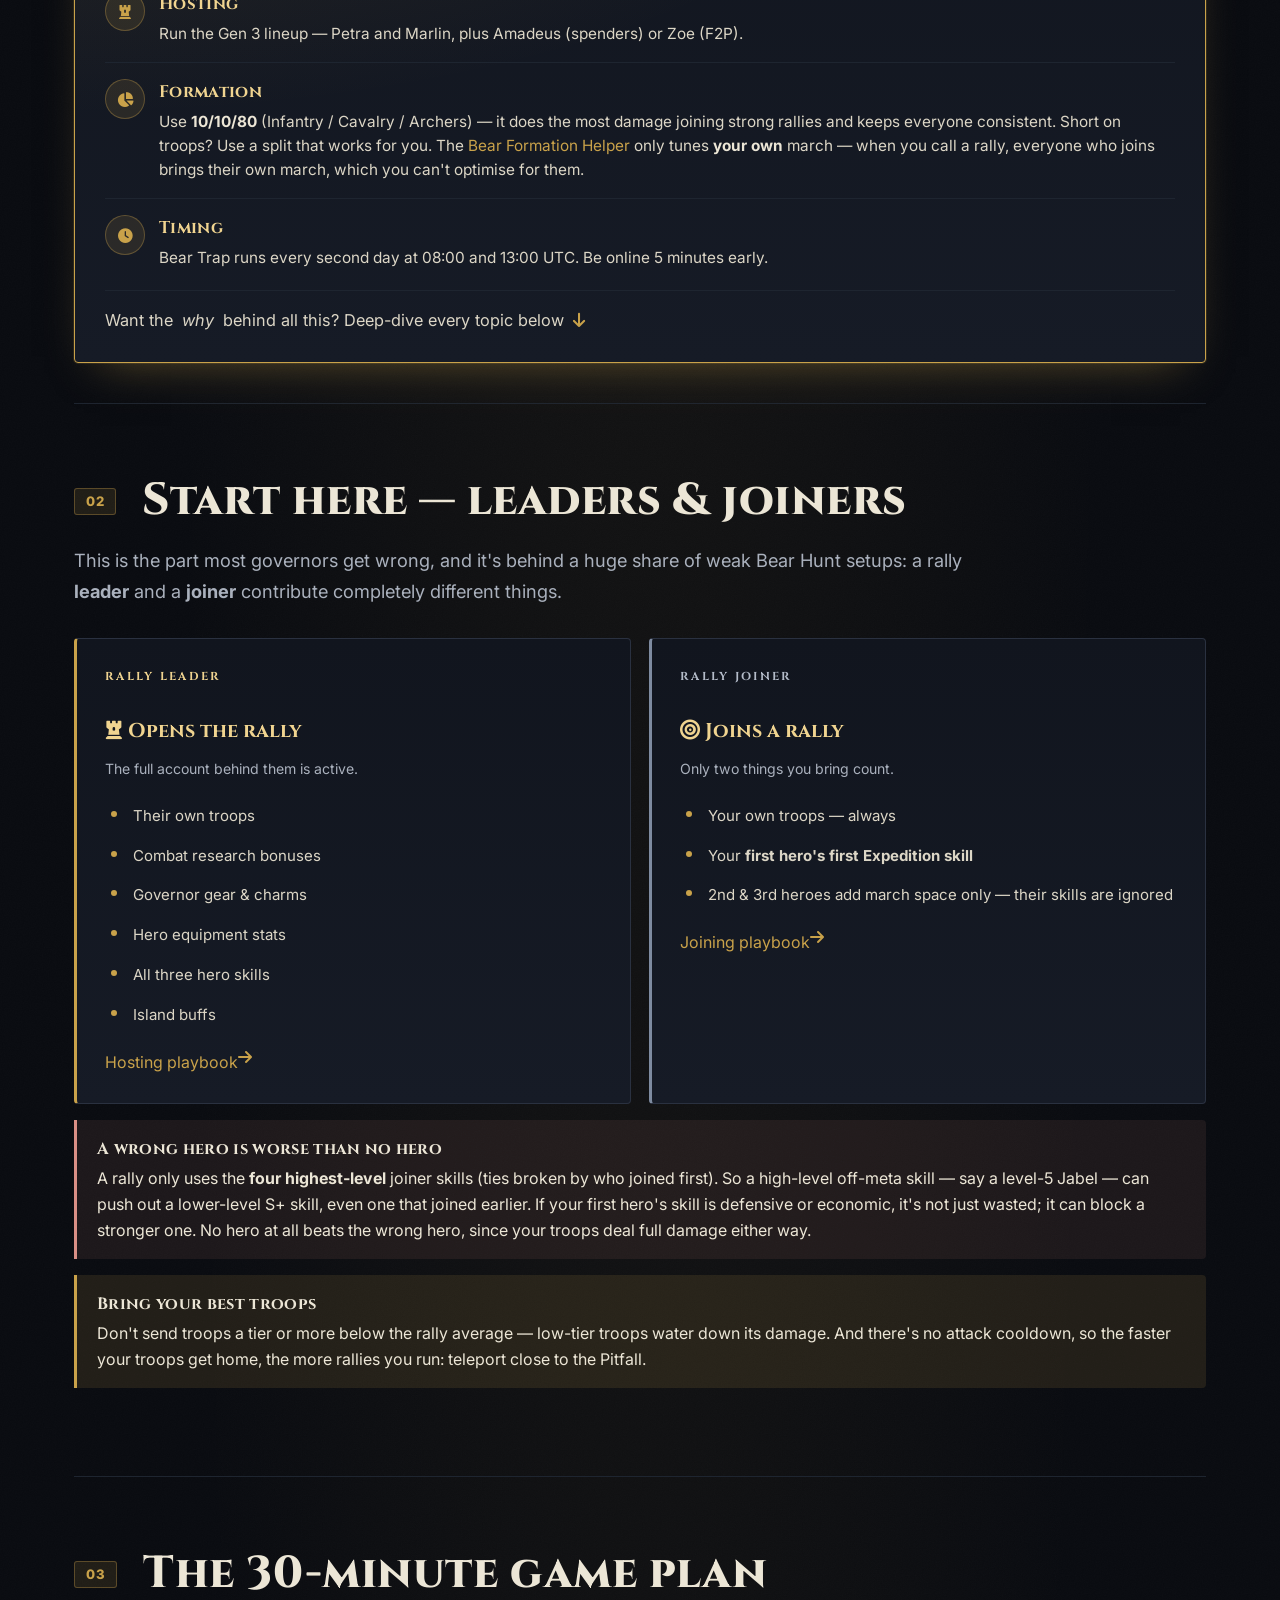
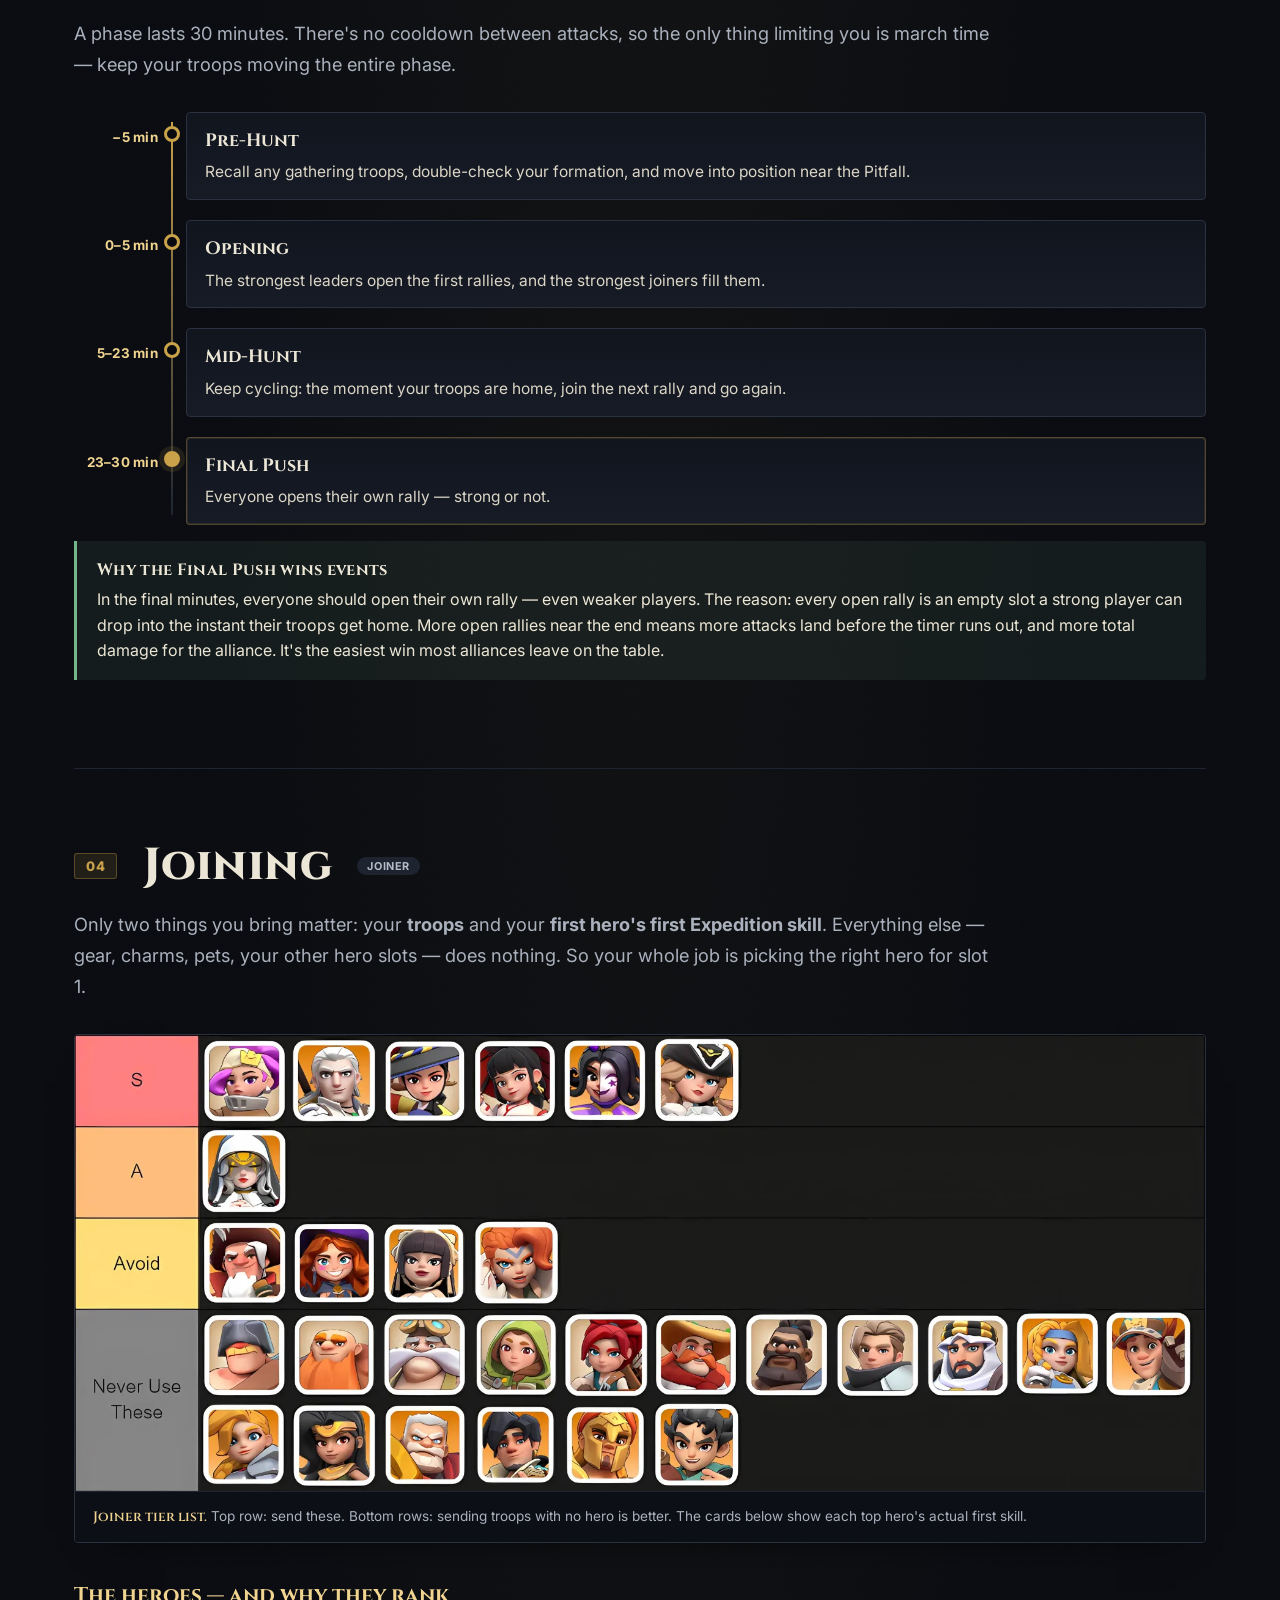
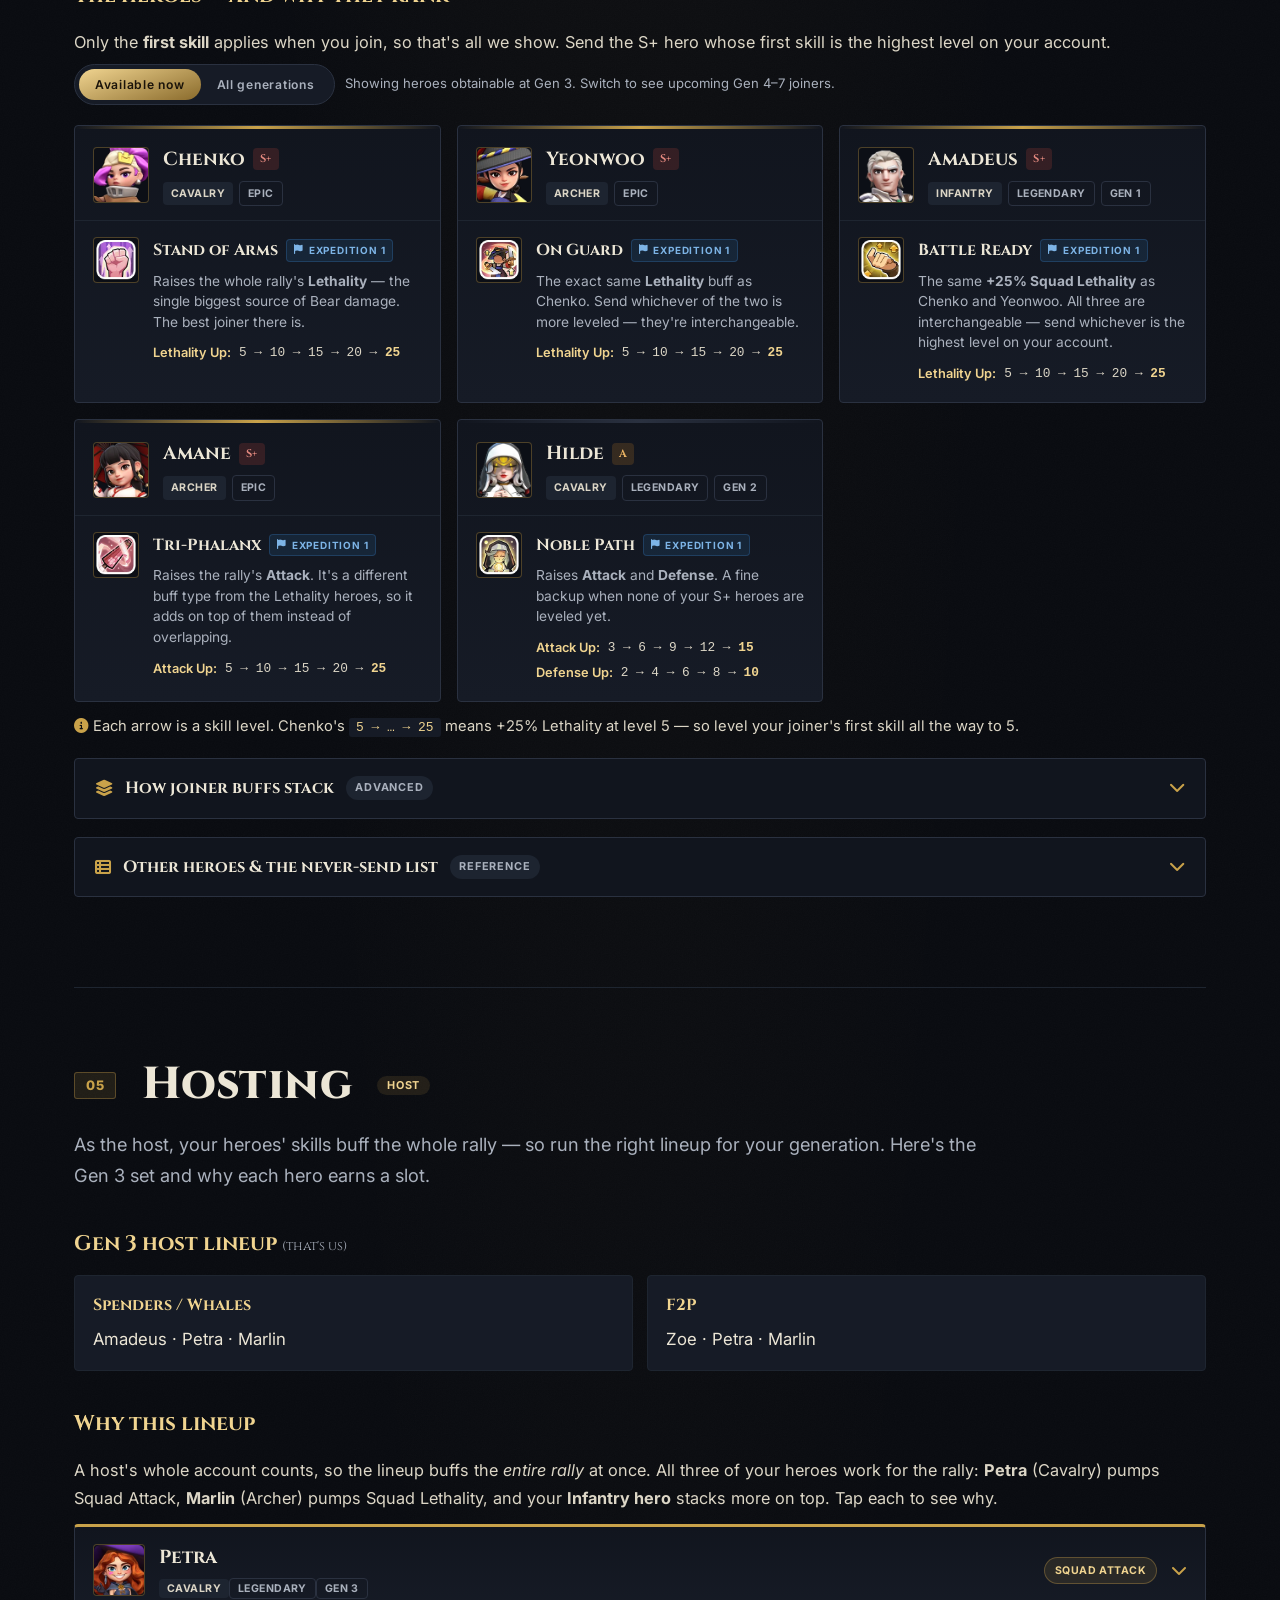
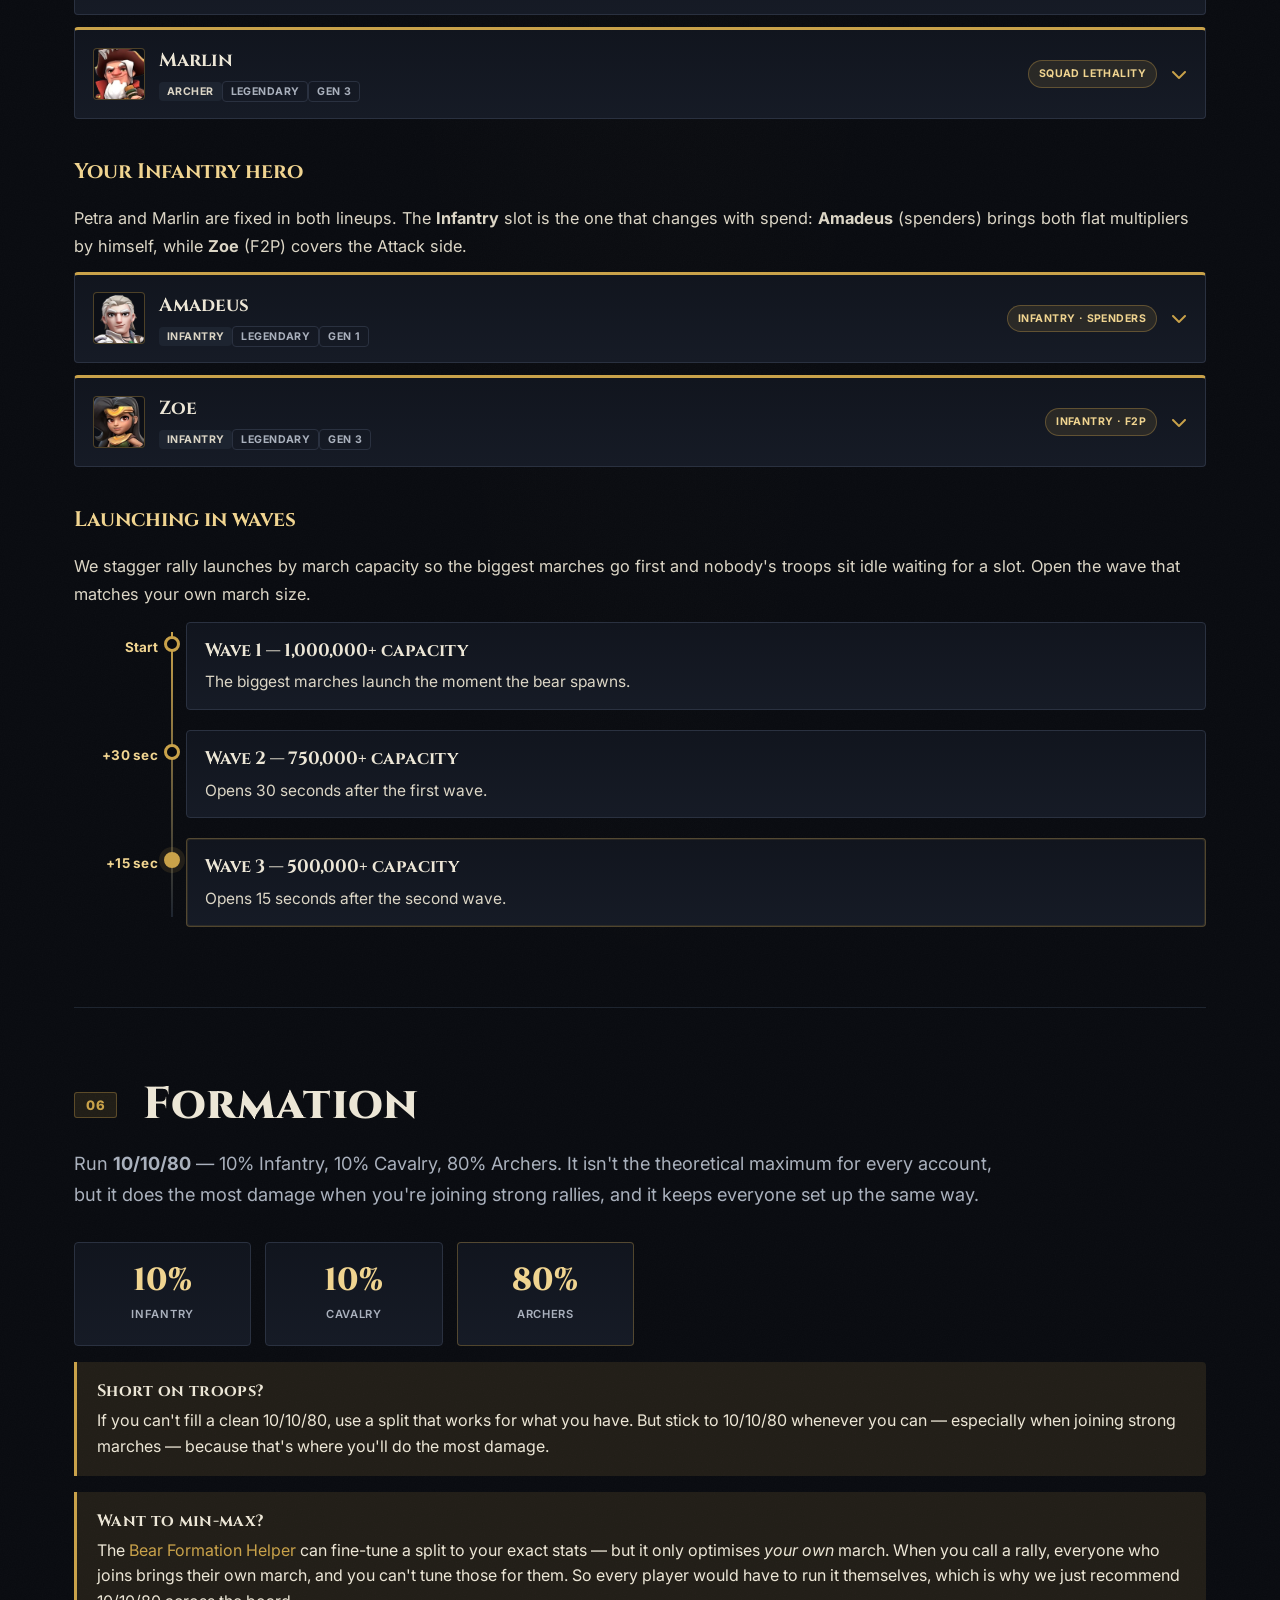
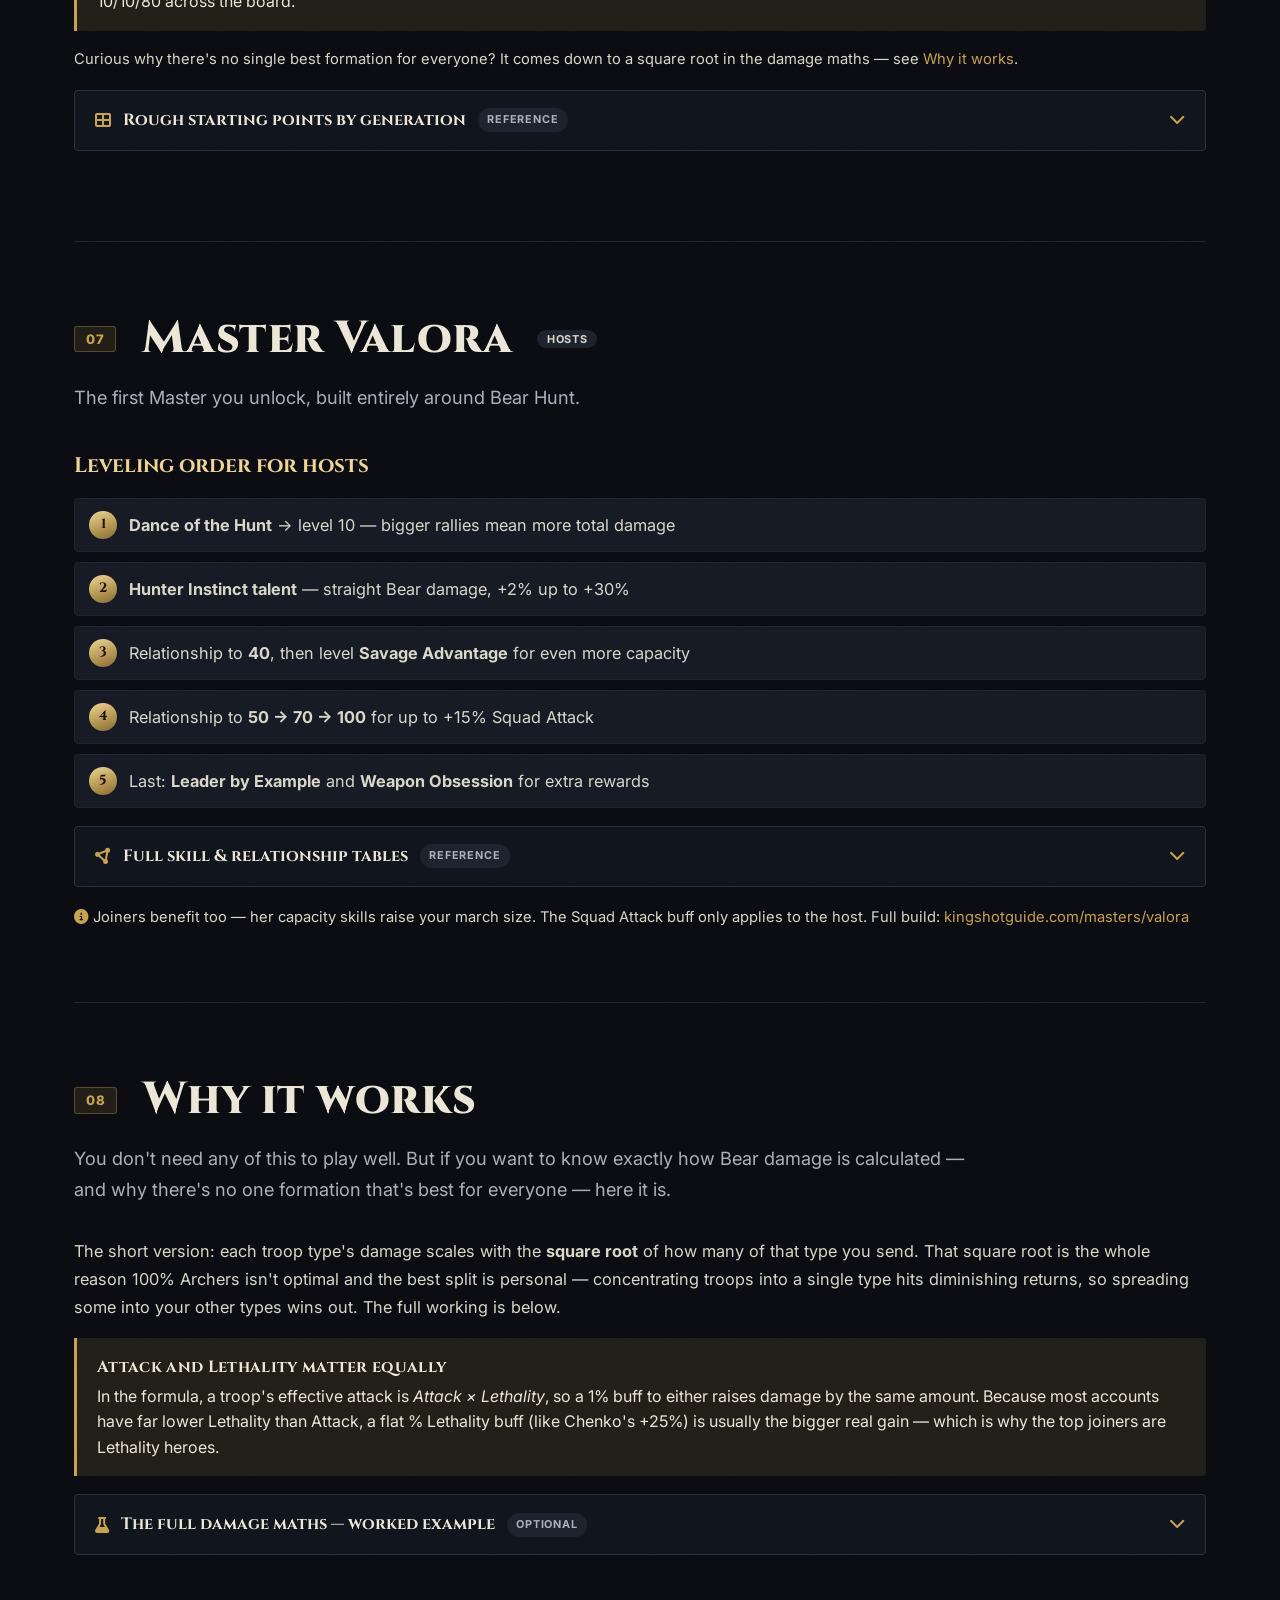
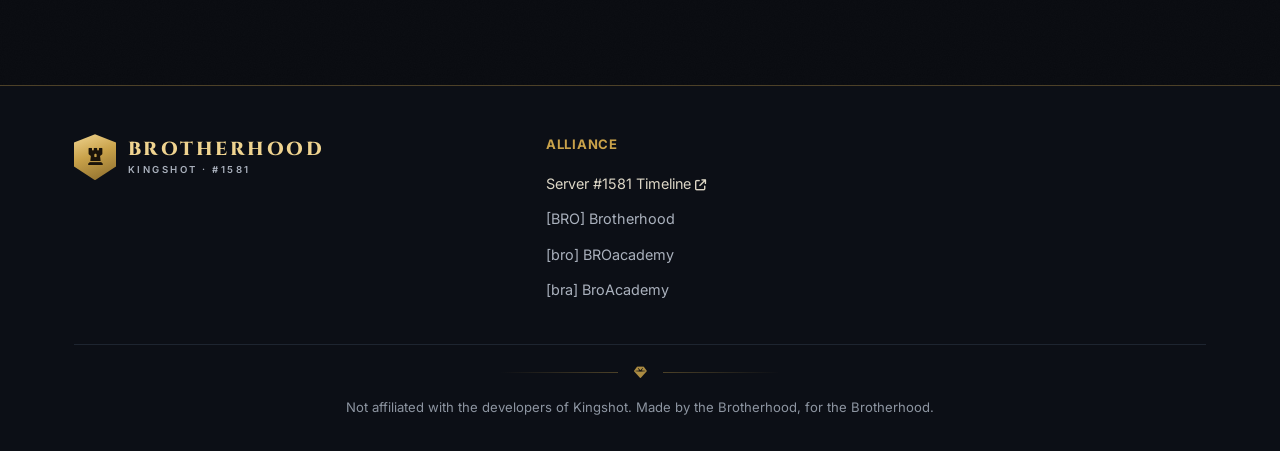
==== commit b7e88793: "Expand census into server-wide KvK Title Application: game ID, 12 alliances + Other, title cards, pr" ====
--- a/index.html
+++ b/index.html
@@ -25,7 +25,7 @@
     </a>
 
     <div class="nav-right">
-      <a class="btn btn-gold btn-sm" href="speedups.html"><i class="fa-solid fa-forward-fast"></i> <span class="su-cta-label">Submit </span>Speedups</a>
+      <a class="btn btn-gold btn-sm" href="speedups.html"><i class="fa-solid fa-crown"></i> <span class="su-cta-label">KvK </span>Titles</a>
       <div class="lang" data-tl-menu>
         <button class="lang-btn" type="button" data-tl-btn aria-haspopup="true" aria-expanded="false">
           <i class="fa-solid fa-globe"></i><span>Language</span><i class="fa-solid fa-chevron-down" style="font-size:.6rem"></i>
--- a/style.css
+++ b/style.css
@@ -1602,3 +1602,49 @@
   .nav-right .btn-sm { padding: 8px 10px; font-size: .74rem; }
   .brand .brand-name { font-size: .88rem; letter-spacing: .04em; }
 }
+
+/* ==========================================================================
+   FORM READABILITY — larger text on the census form (desktop + mobile)
+   ========================================================================== */
+.form label { font-size: .94rem; }
+.form input, .form select, .form textarea { font-size: 1.05rem; }  /* ≥16px also stops iOS focus-zoom */
+.form .form-note { font-size: .98rem; }
+.su-label { font-size: 1.1rem; }
+.su-cell label { font-size: .92rem; }
+.su-cell input { font-size: 1.12rem; width: 96px; }
+.su-total { font-size: 1rem; }
+.ocr-status { font-size: 1.02rem; }
+input[type="file"] { font-size: 1rem; }
+input[type="file"]::file-selector-button { font-size: .9rem; }
+.form-success div, .form-success strong { font-size: 1rem; }
+@media (max-width: 640px) {
+  .su-cell input { width: 84px; }
+}
+
+/* ==========================================================================
+   KvK TITLE APPLICATION — section heading + selectable title cards
+   ========================================================================== */
+.form-section {
+  font-family: var(--display); font-weight: 700; font-size: 1.18rem; color: var(--gold-bright);
+  margin: 30px 0 14px; padding-top: 24px; border-top: 1px solid var(--line);
+}
+.title-cards { display: grid; grid-template-columns: 1fr 1fr; gap: 12px; }
+@media (max-width: 600px) { .title-cards { grid-template-columns: 1fr; } }
+.title-card {
+  position: relative; display: block; cursor: pointer;
+  background: var(--bg-2); border: 1px solid var(--line); border-radius: var(--radius);
+  padding: 16px 18px; transition: border-color .15s ease, background .15s ease, box-shadow .15s ease;
+}
+.title-card:hover { border-color: var(--gold-line); }
+.title-card input { position: absolute; opacity: 0; pointer-events: none; }
+.title-card.selected {
+  border-color: var(--gold); background: var(--gold-soft);
+  box-shadow: 0 0 0 1px var(--gold-line);
+}
+.tc-name { display: flex; align-items: center; gap: 9px; font-family: var(--display); font-weight: 700; font-size: 1.08rem; color: var(--ink); }
+.tc-name i { color: var(--gold); }
+.title-card.selected .tc-name { color: var(--gold-bright); }
+.tc-buff { display: block; margin-top: 7px; font-size: .96rem; color: var(--ink-dim); line-height: 1.4; }
+.tc-when { display: block; margin-top: 5px; font-size: .84rem; color: var(--muted); }
+/* preferred-time input */
+#prefTime { color-scheme: dark; }
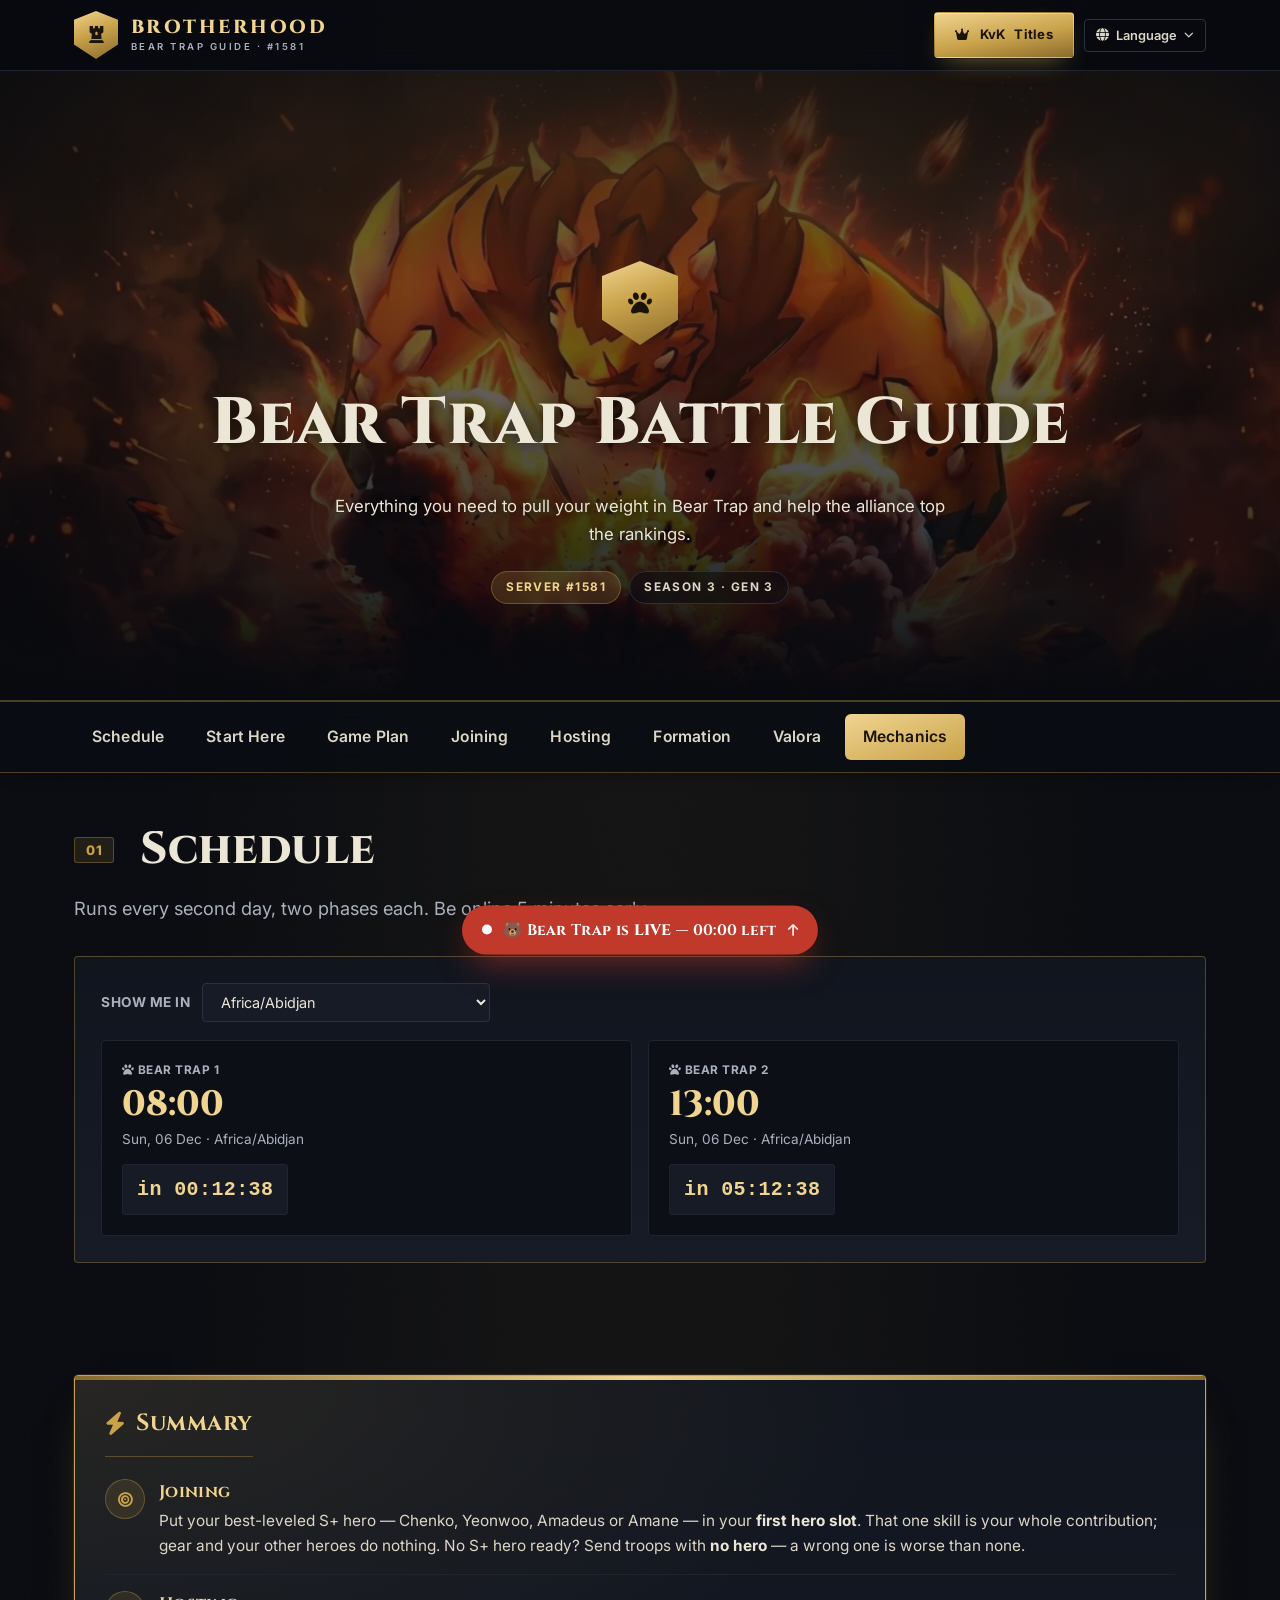
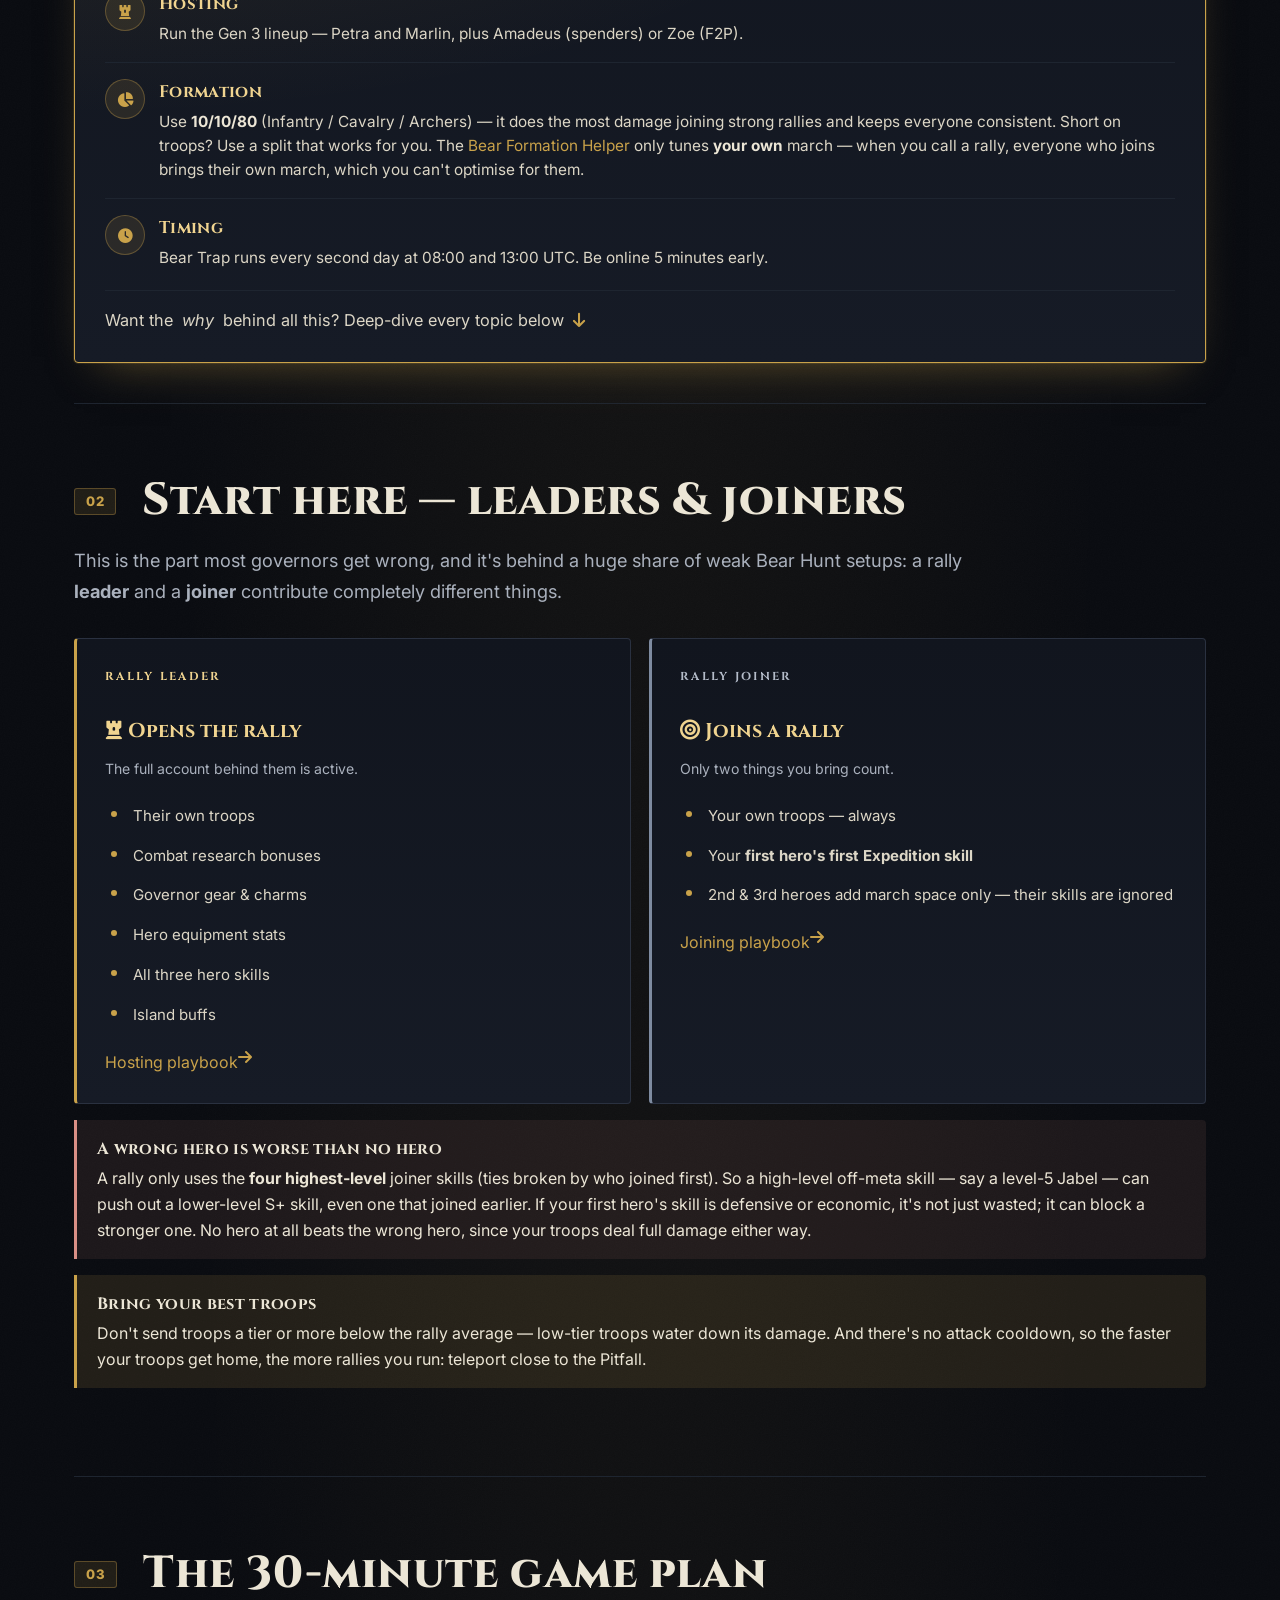
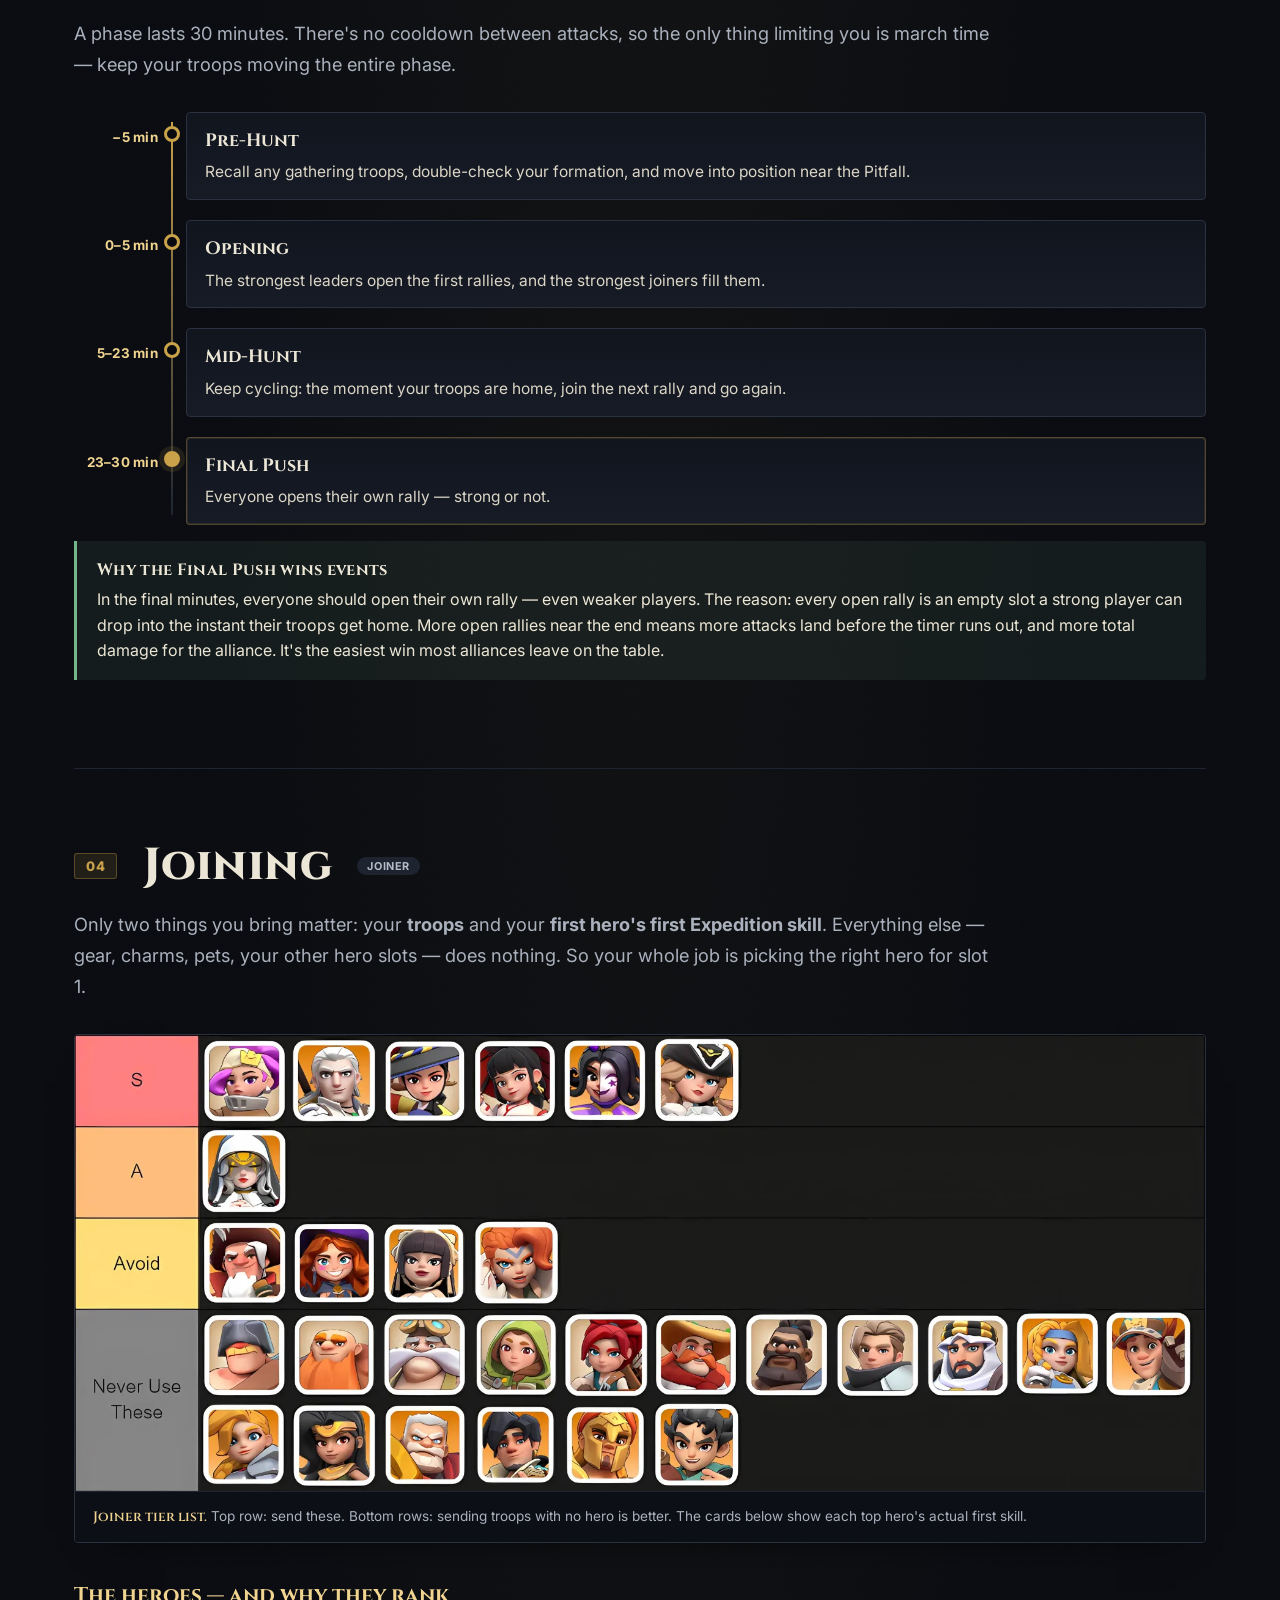
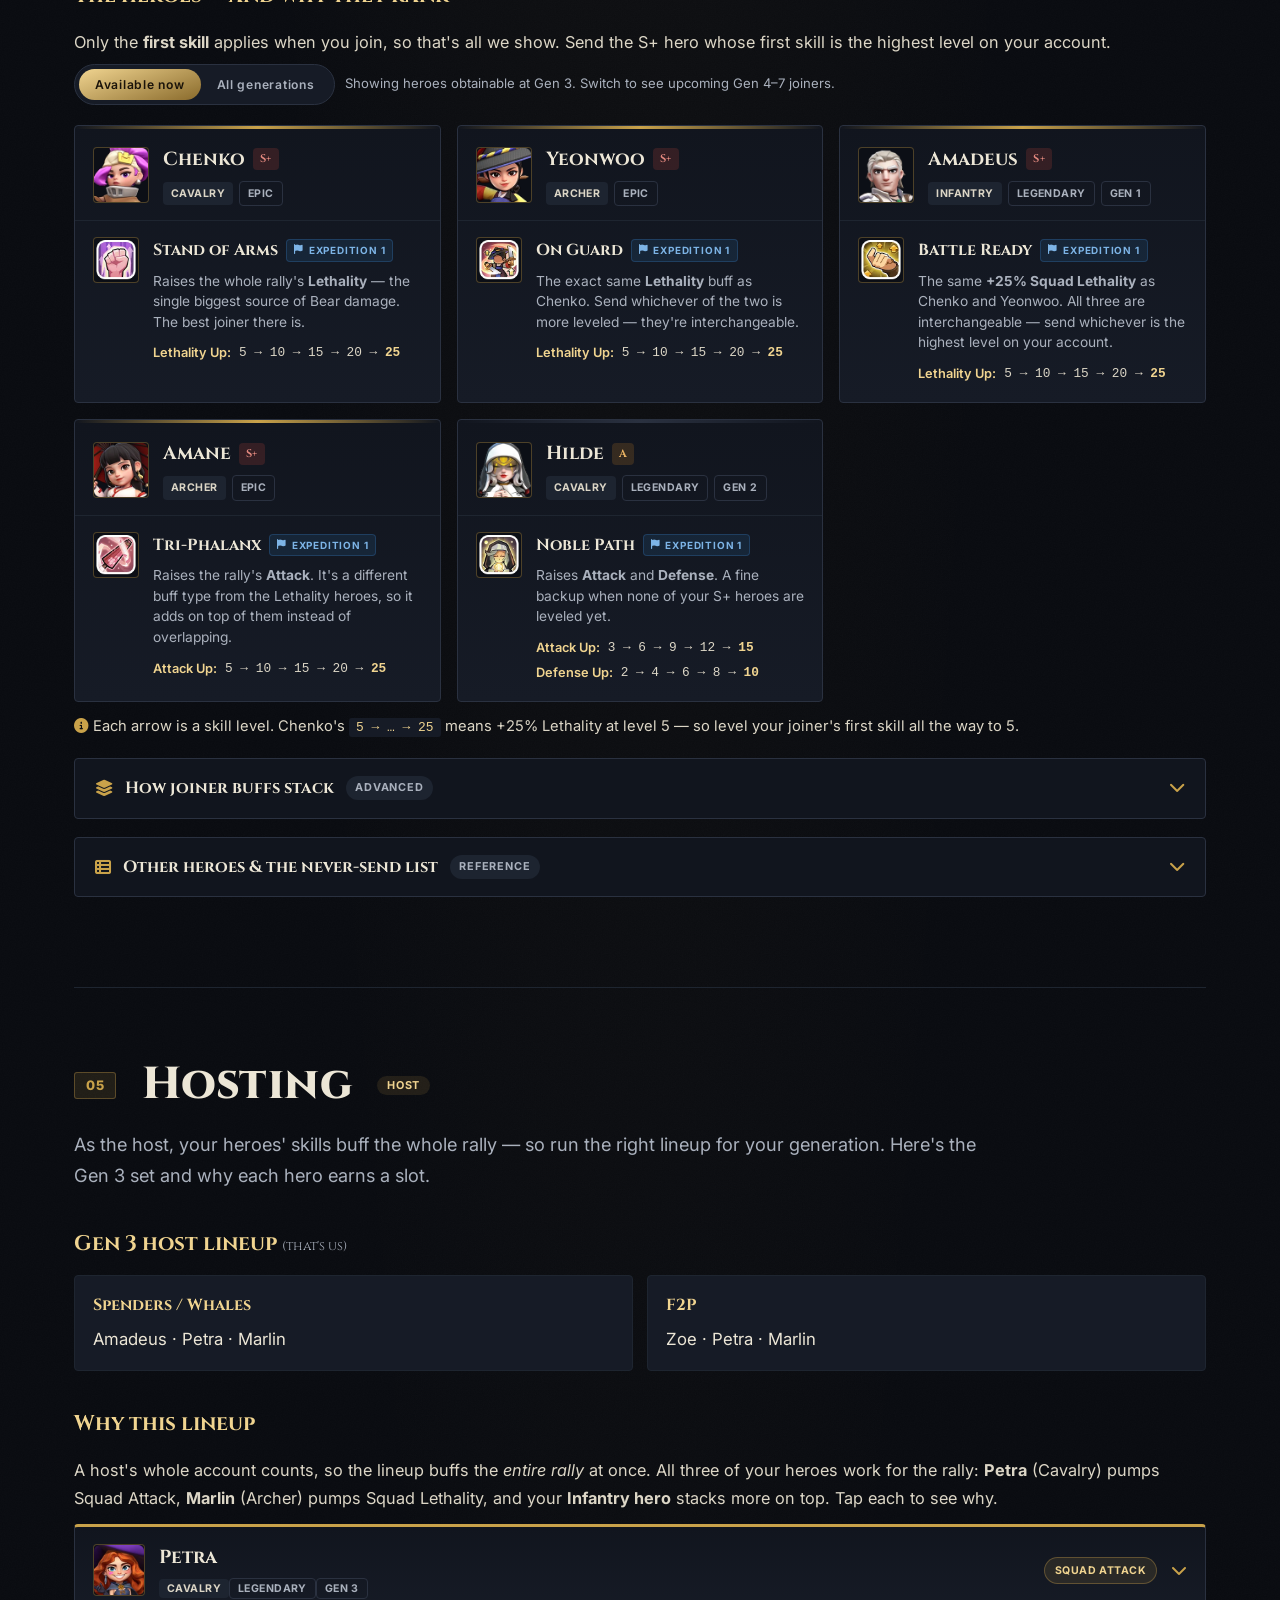
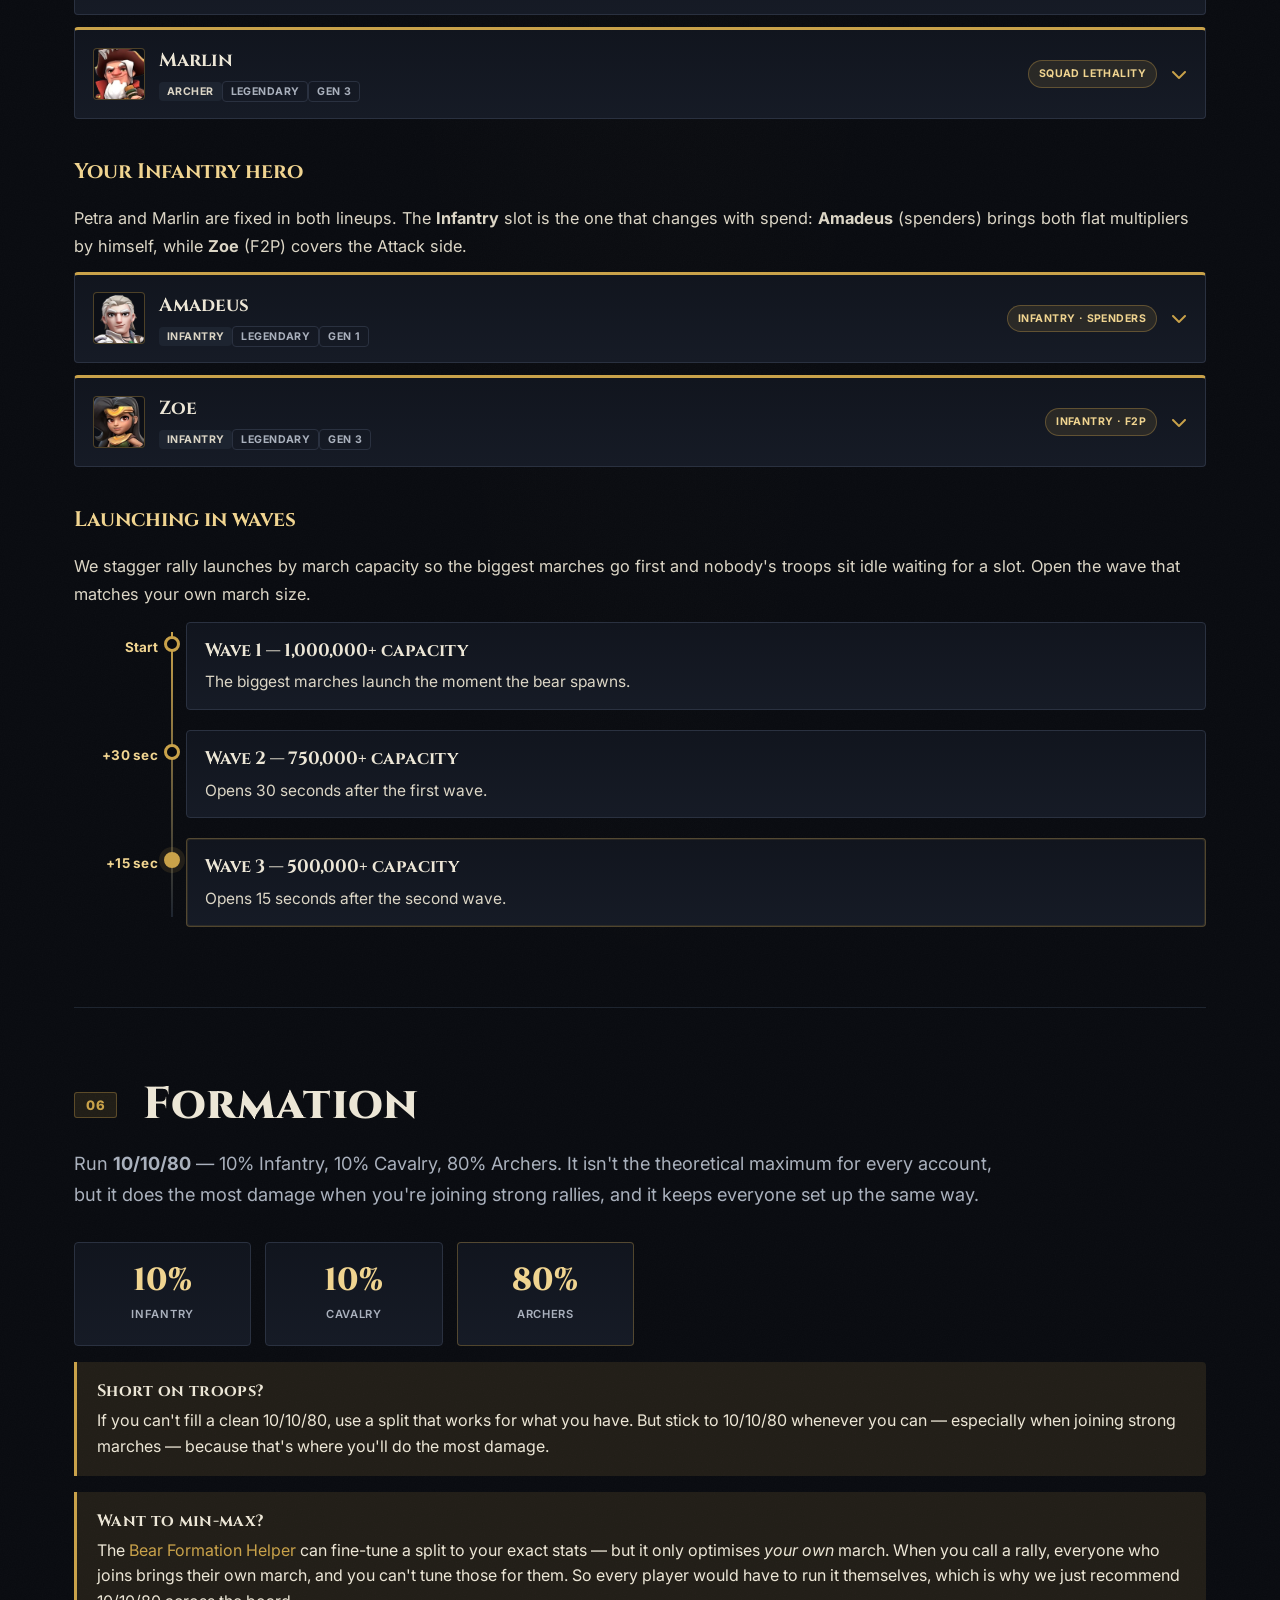
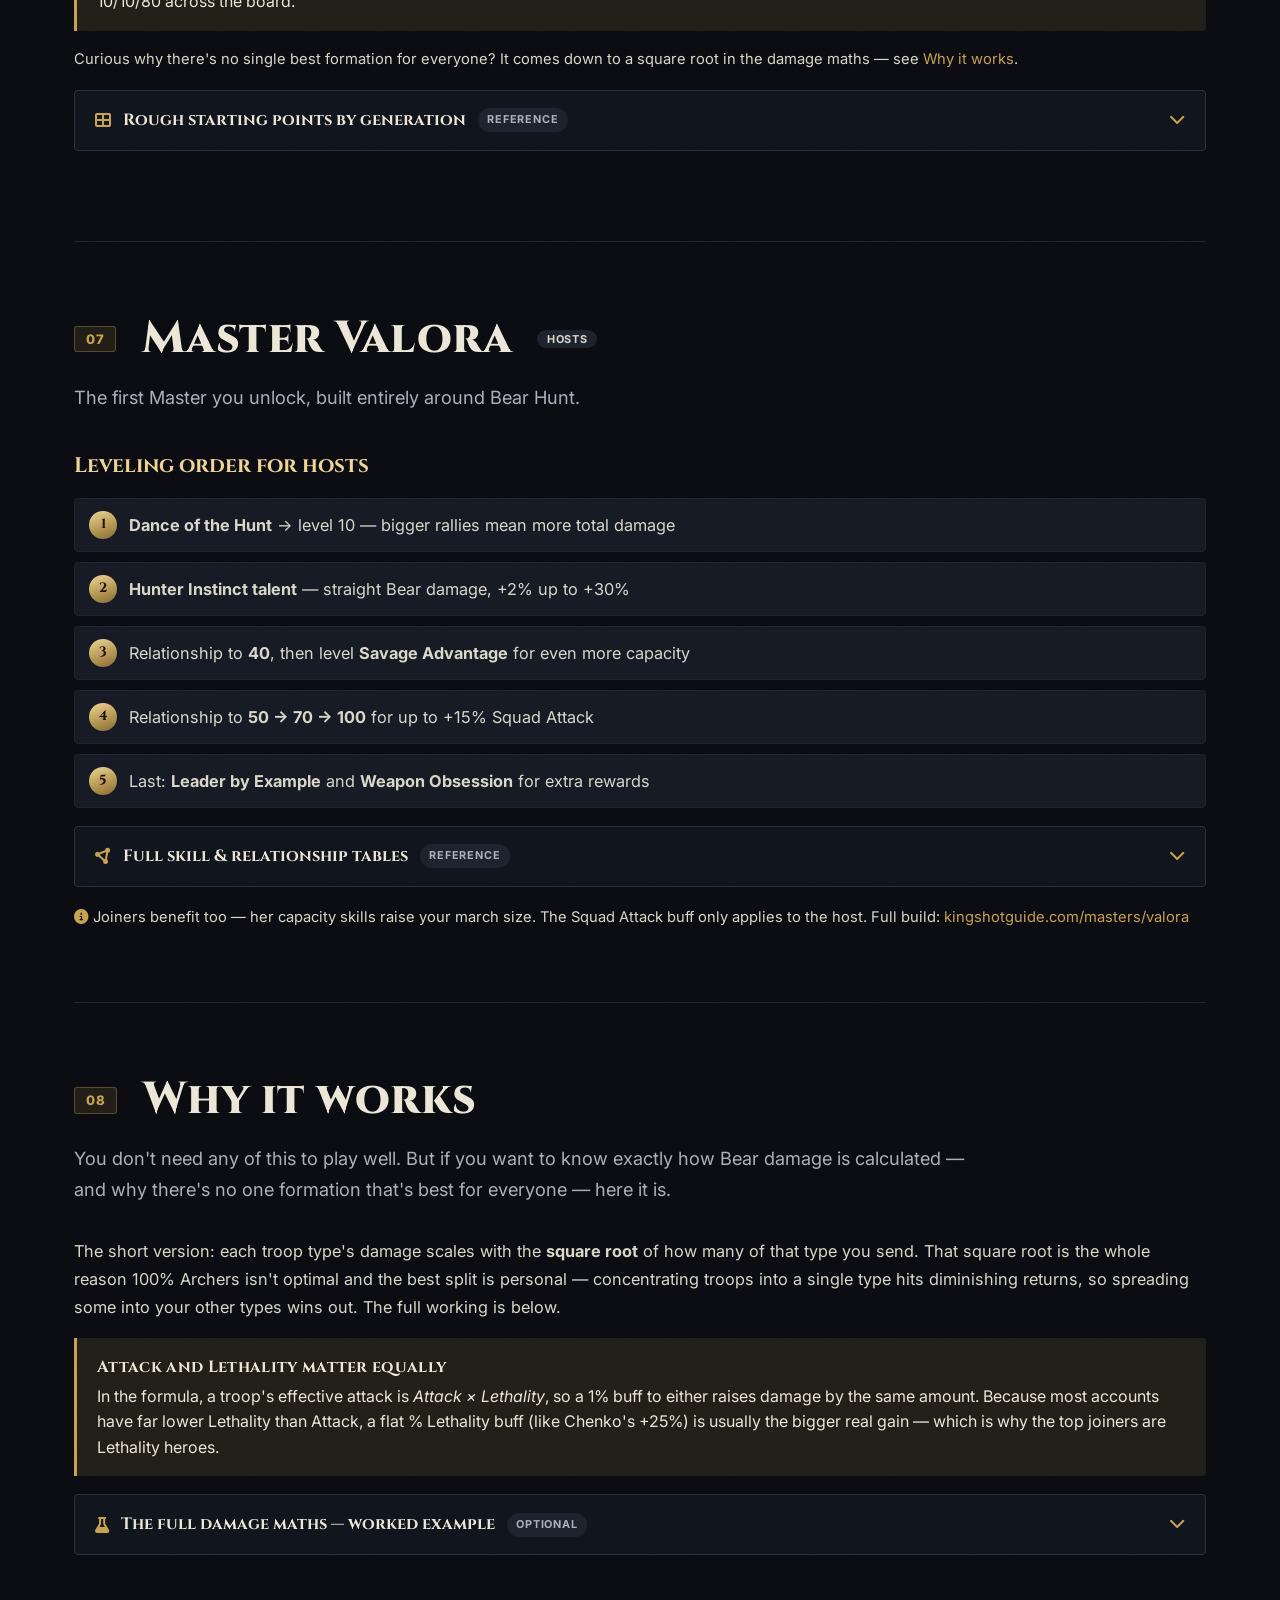
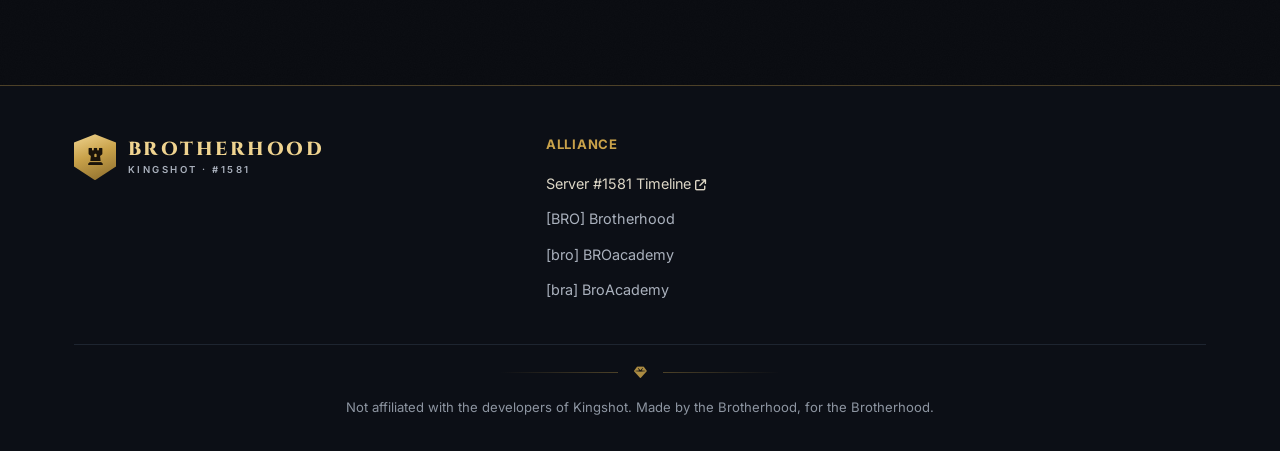
==== commit 46e59804: "KvK form v2: multi-title + speedup inference, CM day chips, multi-window availability with live loca" ====
--- a/index.html
+++ b/index.html
@@ -32,12 +32,14 @@
         </button>
         <div class="lang-menu">
           <a href="https://achlime.github.io/bro-1581/"><span class="flag">🇬🇧</span> English</a>
+          <a href="https://achlime-github-io.translate.goog/bro-1581/?_x_tr_sl=en&amp;_x_tr_tl=de&amp;_x_tr_hl=en"><span class="flag">🇩🇪</span> Deutsch (German)</a>
+          <a href="https://achlime-github-io.translate.goog/bro-1581/?_x_tr_sl=en&amp;_x_tr_tl=ko&amp;_x_tr_hl=en"><span class="flag">🇰🇷</span> 한국어 (Korean)</a>
           <a href="https://achlime-github-io.translate.goog/bro-1581/?_x_tr_sl=en&amp;_x_tr_tl=zh-CN&amp;_x_tr_hl=en"><span class="flag">🇨🇳</span> 中文 (Chinese)</a>
-          <a href="https://achlime-github-io.translate.goog/bro-1581/?_x_tr_sl=en&amp;_x_tr_tl=ko&amp;_x_tr_hl=en"><span class="flag">🇰🇷</span> 한국어 (Korean)</a>
-          <a href="https://achlime-github-io.translate.goog/bro-1581/?_x_tr_sl=en&amp;_x_tr_tl=de&amp;_x_tr_hl=en"><span class="flag">🇩🇪</span> Deutsch (German)</a>
+          <a href="https://achlime-github-io.translate.goog/bro-1581/?_x_tr_sl=en&amp;_x_tr_tl=id&amp;_x_tr_hl=en"><span class="flag">🇮🇩</span> Bahasa (Indonesian)</a>
+          <a href="https://achlime-github-io.translate.goog/bro-1581/?_x_tr_sl=en&amp;_x_tr_tl=pl&amp;_x_tr_hl=en"><span class="flag">🇵🇱</span> Polski (Polish)</a>
+          <a href="https://achlime-github-io.translate.goog/bro-1581/?_x_tr_sl=en&amp;_x_tr_tl=ar&amp;_x_tr_hl=en"><span class="flag">🇸🇦</span> العربية (Arabic)</a>
+          <a href="https://achlime-github-io.translate.goog/bro-1581/?_x_tr_sl=en&amp;_x_tr_tl=it&amp;_x_tr_hl=en"><span class="flag">🇮🇹</span> Italiano (Italian)</a>
           <a href="https://achlime-github-io.translate.goog/bro-1581/?_x_tr_sl=en&amp;_x_tr_tl=fr&amp;_x_tr_hl=en"><span class="flag">🇫🇷</span> Français (French)</a>
-          <a href="https://achlime-github-io.translate.goog/bro-1581/?_x_tr_sl=en&amp;_x_tr_tl=it&amp;_x_tr_hl=en"><span class="flag">🇮🇹</span> Italiano (Italian)</a>
-          <a href="https://achlime-github-io.translate.goog/bro-1581/?_x_tr_sl=en&amp;_x_tr_tl=ar&amp;_x_tr_hl=en"><span class="flag">🇸🇦</span> العربية (Arabic)</a>
           <a href="https://achlime-github-io.translate.goog/bro-1581/?_x_tr_sl=en&amp;_x_tr_tl=hi&amp;_x_tr_hl=en"><span class="flag">🇮🇳</span> हिन्दी (Hindi)</a>
         </div>
       </div>
--- a/style.css
+++ b/style.css
@@ -1648,3 +1648,54 @@
 .tc-when { display: block; margin-top: 5px; font-size: .84rem; color: var(--muted); }
 /* preferred-time input */
 #prefTime { color-scheme: dark; }
+
+/* ==========================================================================
+   KvK TITLE APPLICATION — multi-select titles, day chips, time windows
+   ========================================================================== */
+/* selected title gets a gold check badge (multi-select) */
+.title-card { padding-right: 40px; }
+.title-card.selected::after {
+  content: "\f00c"; font-family: "Font Awesome 6 Free"; font-weight: 900;
+  position: absolute; top: 13px; right: 14px; color: var(--gold-bright); font-size: .95rem;
+}
+
+/* Chief Minister day chips */
+.day-chips { display: flex; flex-wrap: wrap; gap: 9px; }
+.day-chip {
+  display: inline-flex; align-items: center; gap: 9px; cursor: pointer;
+  background: var(--bg-2); border: 1px solid var(--line); border-radius: 999px;
+  padding: 9px 15px; font-size: .92rem; color: var(--ink-dim); transition: all .12s ease;
+}
+.day-chip input { width: 17px; height: 17px; accent-color: var(--gold); margin: 0; }
+.day-chip.on { border-color: var(--gold); background: var(--gold-soft); color: var(--gold-bright); }
+
+/* availability windows */
+.win-row { display: flex; align-items: center; gap: 10px; margin-bottom: 10px; }
+.win-row input[type="time"] {
+  flex: 1; min-width: 0; padding: 12px 12px; font-size: 1.05rem;
+  background: var(--panel); border: 1px solid var(--line); color: var(--ink);
+  border-radius: var(--radius); color-scheme: dark;
+}
+.win-row input[type="time"]:focus { outline: none; border-color: var(--gold-line); }
+.win-sep { color: var(--muted); font-size: .9rem; flex: none; }
+.win-del {
+  flex: none; width: 40px; height: 44px; border-radius: var(--radius);
+  background: transparent; border: 1px solid var(--line); color: var(--muted);
+  font-size: 1.4rem; line-height: 1; cursor: pointer; transition: all .12s ease;
+}
+.win-del:hover { color: var(--red); border-color: var(--red); }
+
+/* flexible toggle line */
+.flex-line {
+  display: flex; align-items: center; gap: 11px; cursor: pointer;
+  color: var(--ink-dim); font-size: 1rem; margin-bottom: 14px;
+}
+.flex-line input { width: 19px; height: 19px; accent-color: var(--gold); margin: 0; flex: none; }
+
+#localNow strong { color: var(--gold-bright); }
+
+@media (max-width: 480px) {
+  .win-row input[type="time"] { font-size: 1rem; padding: 11px 8px; }
+  .win-sep { font-size: .82rem; }
+  .win-del { width: 38px; height: 42px; }
+}
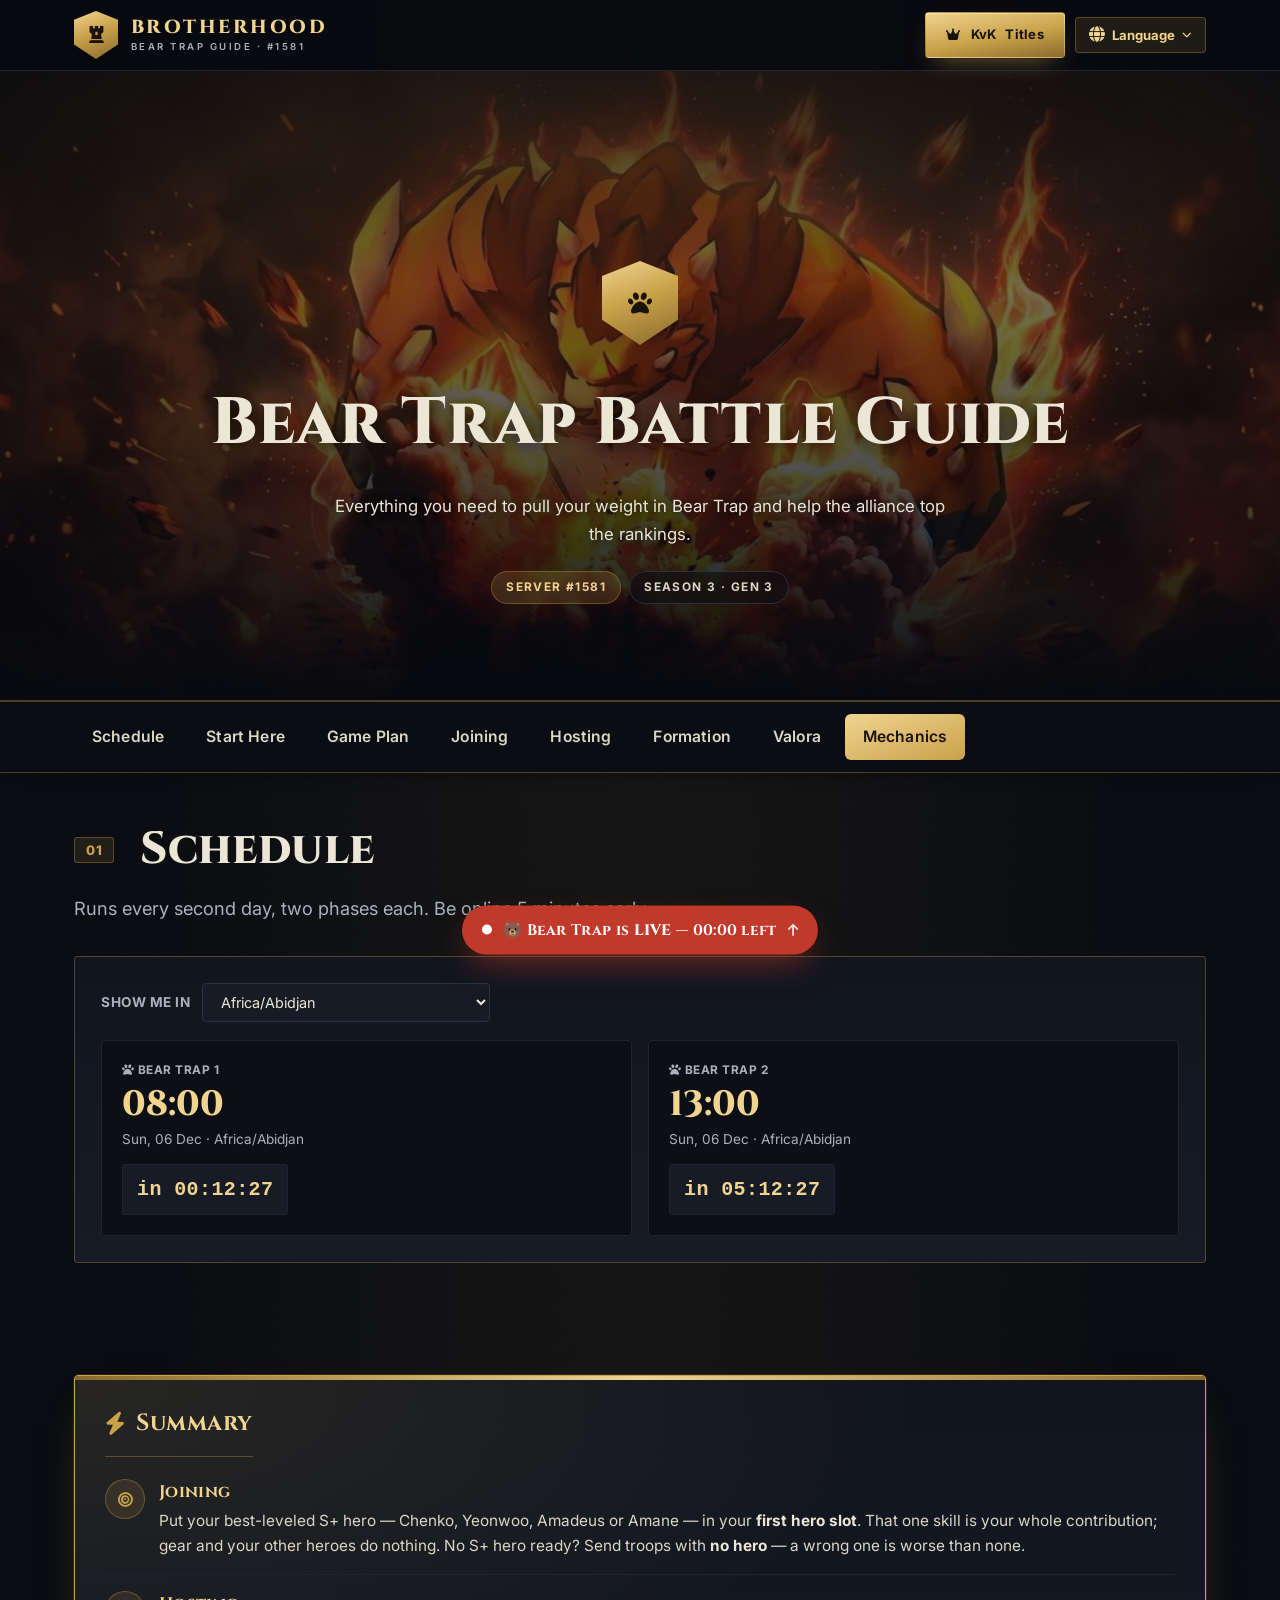
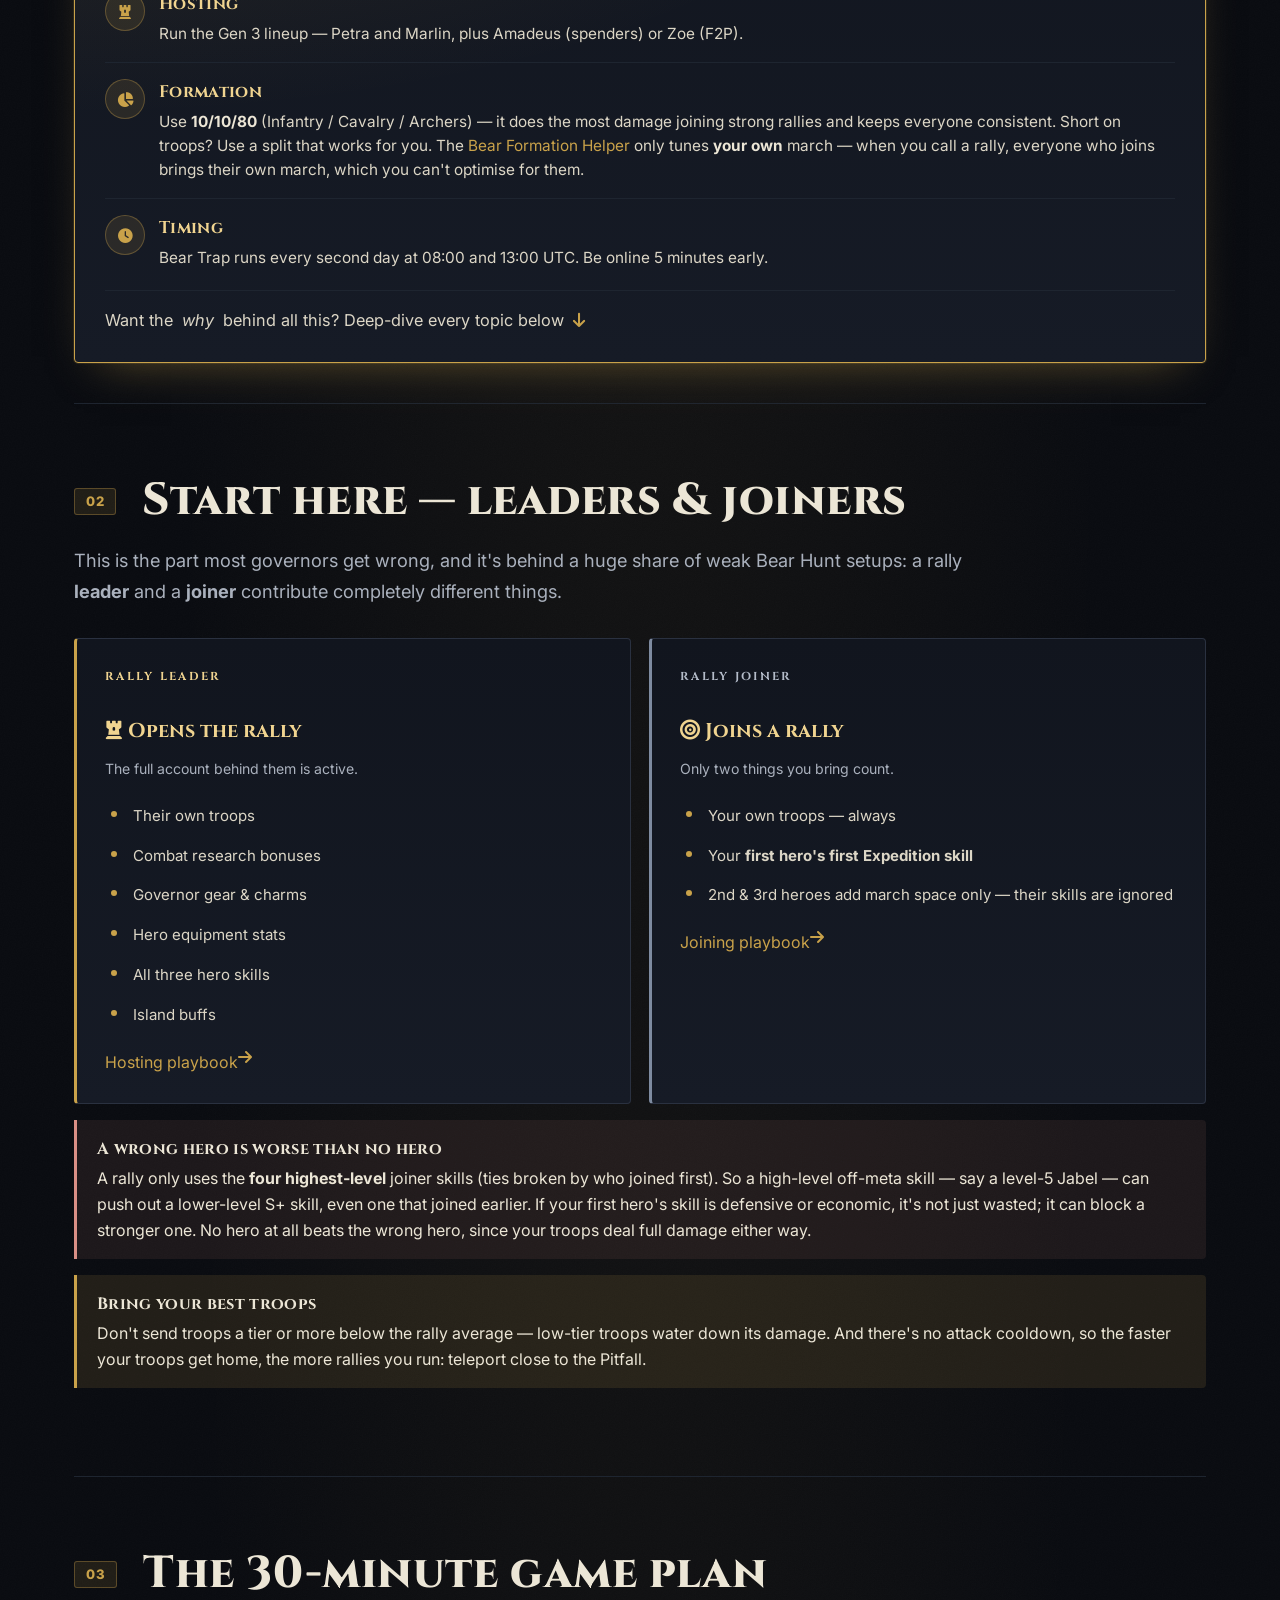
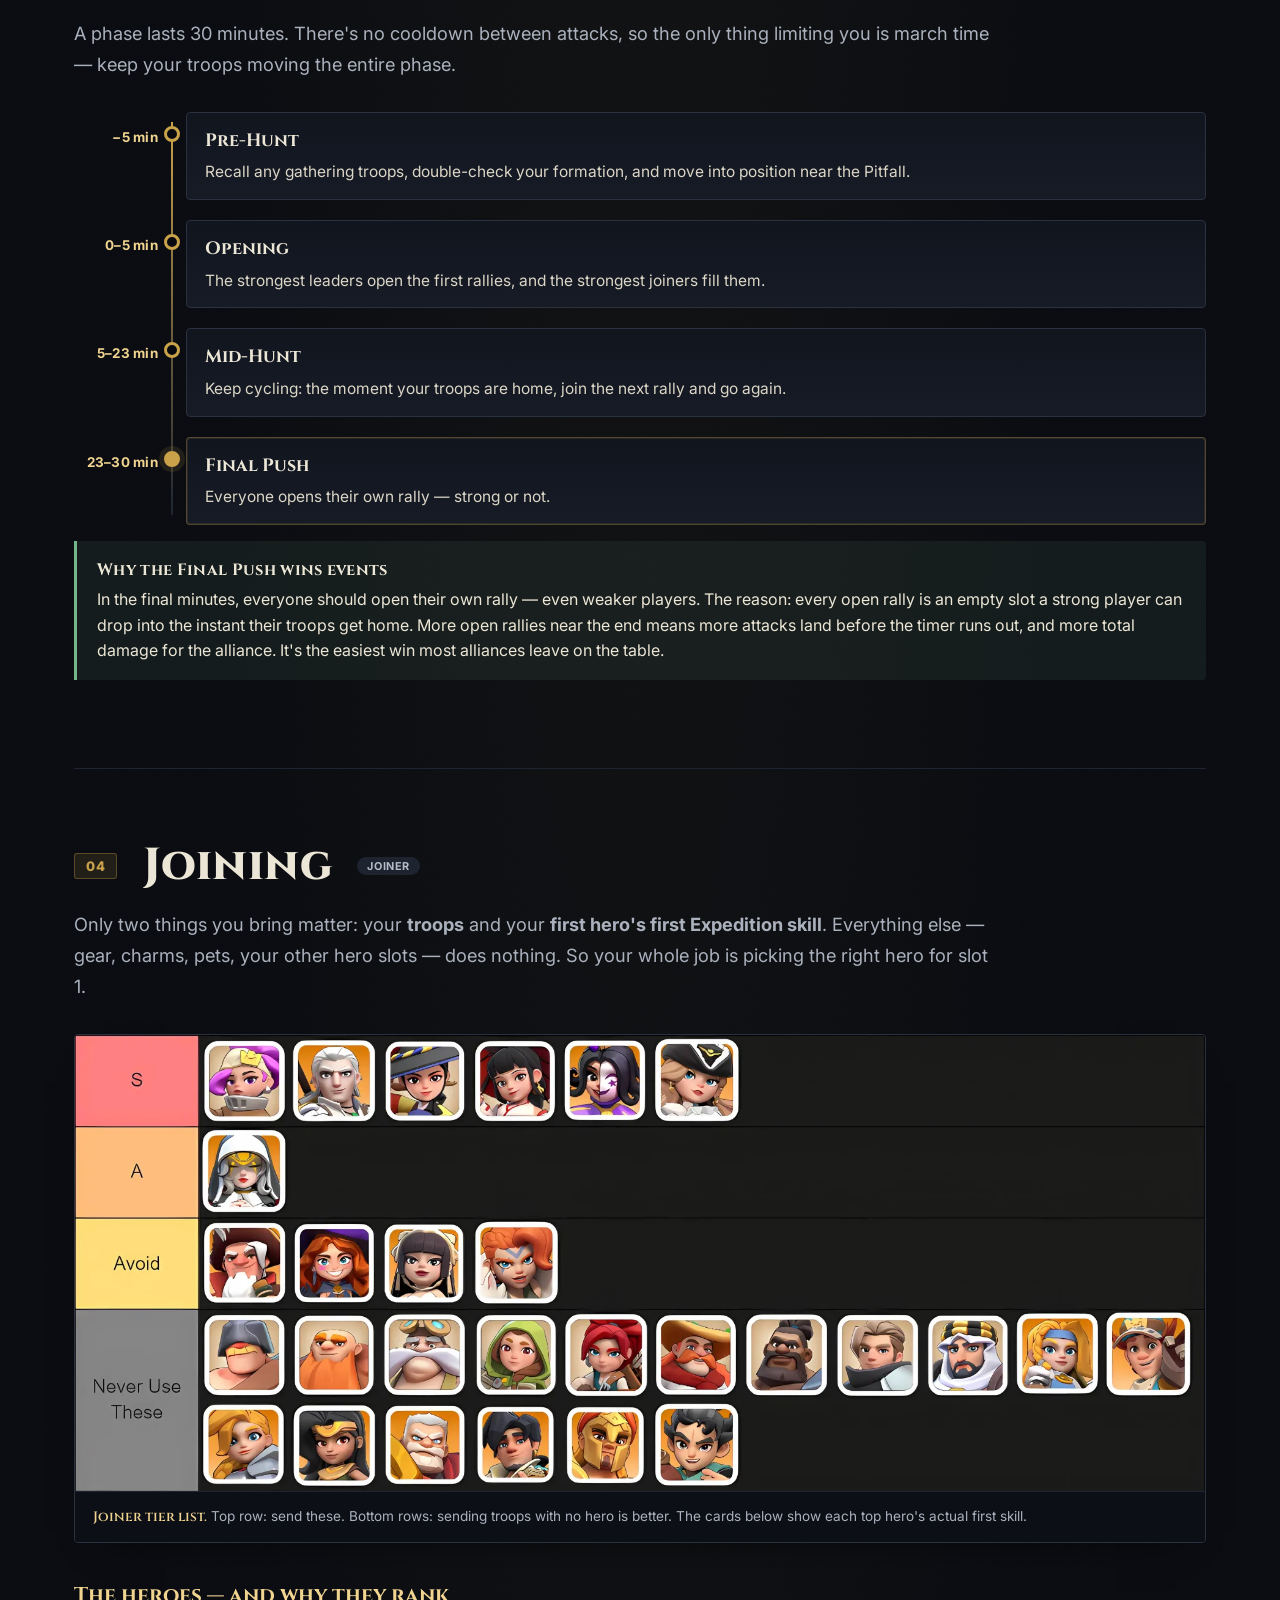
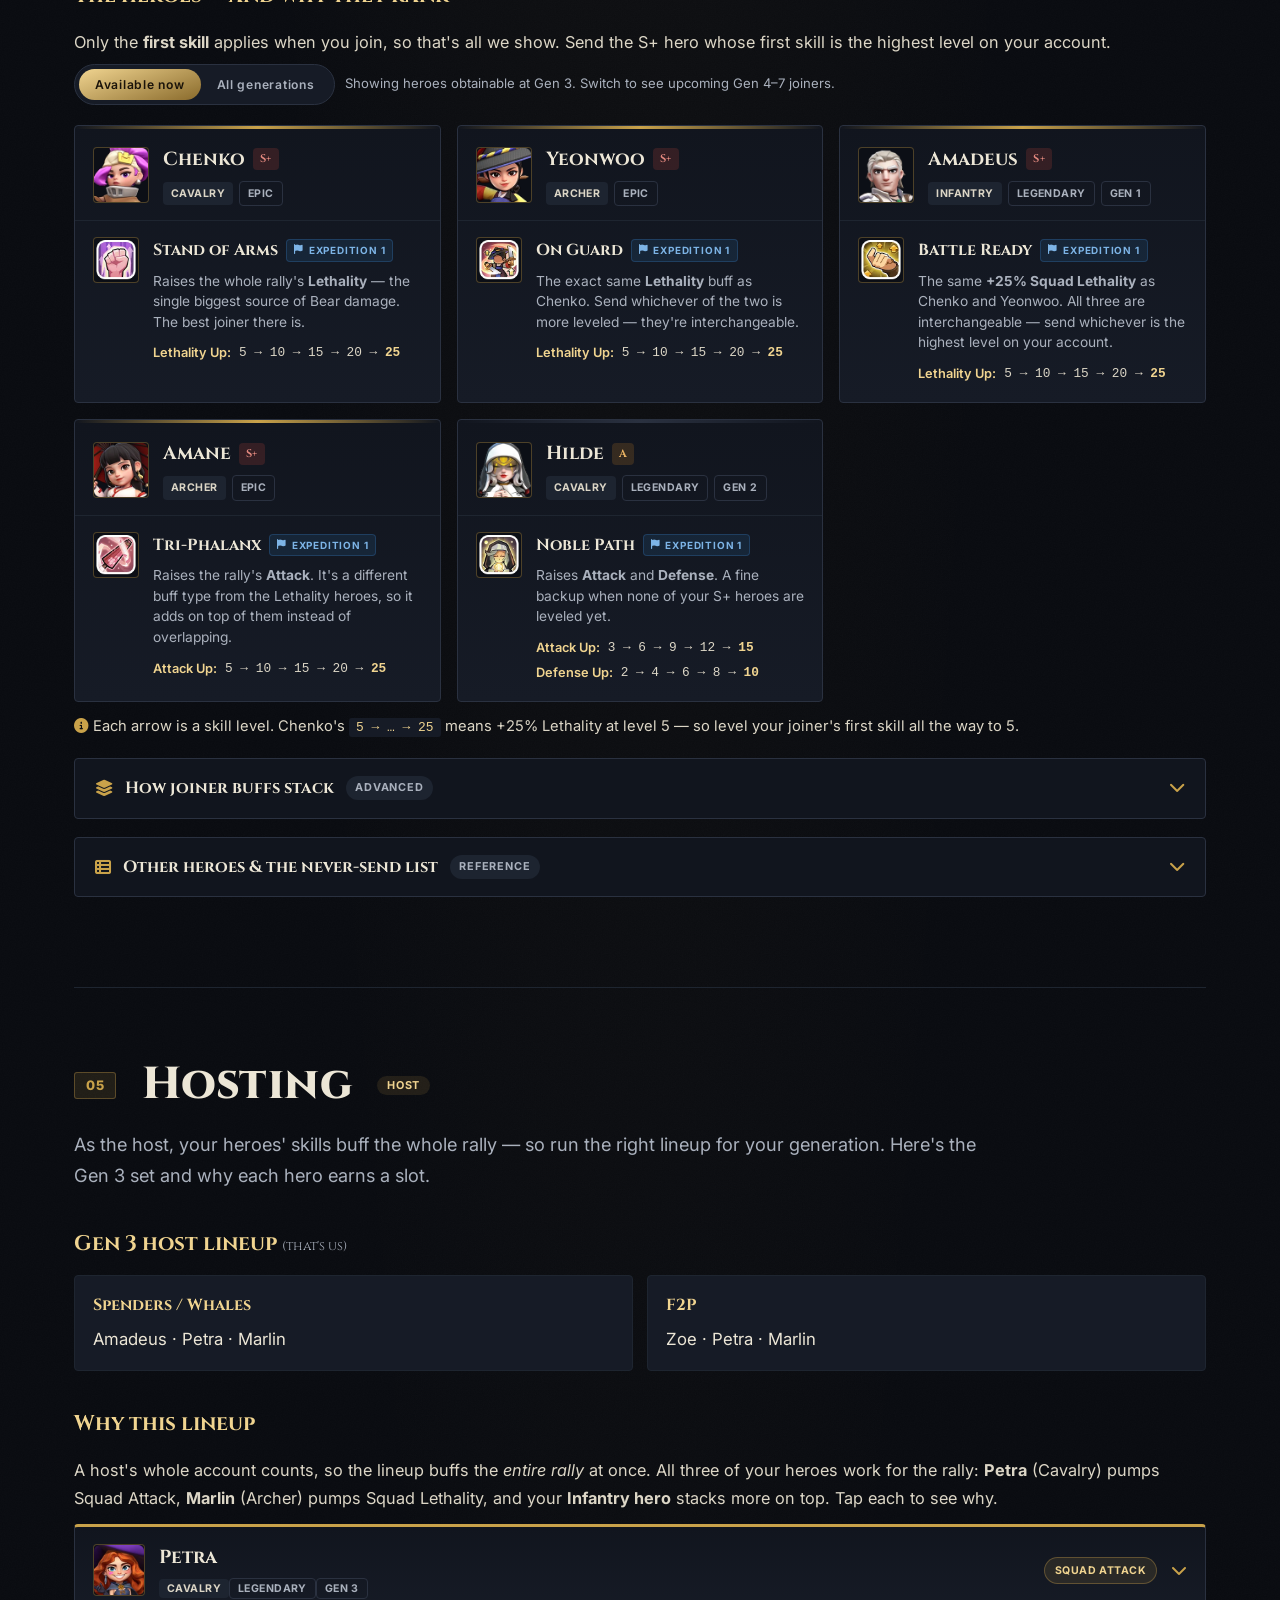
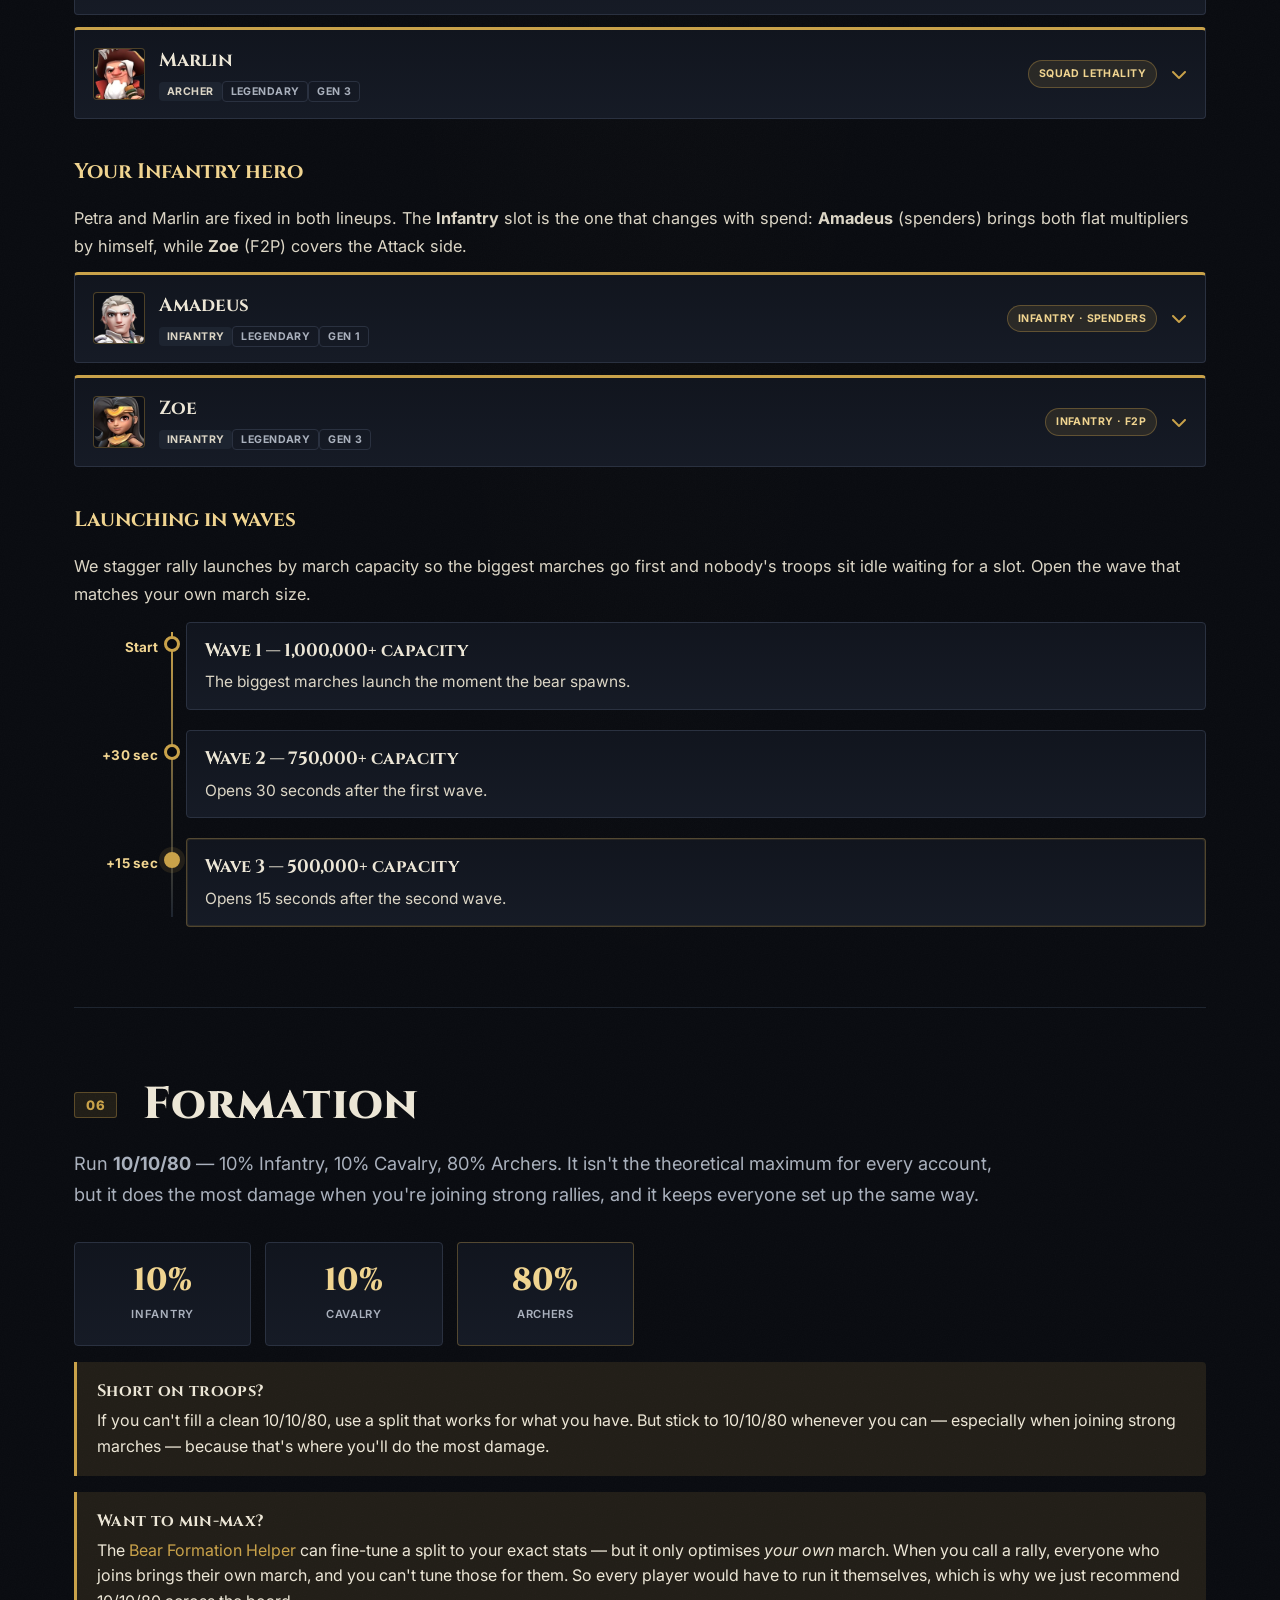
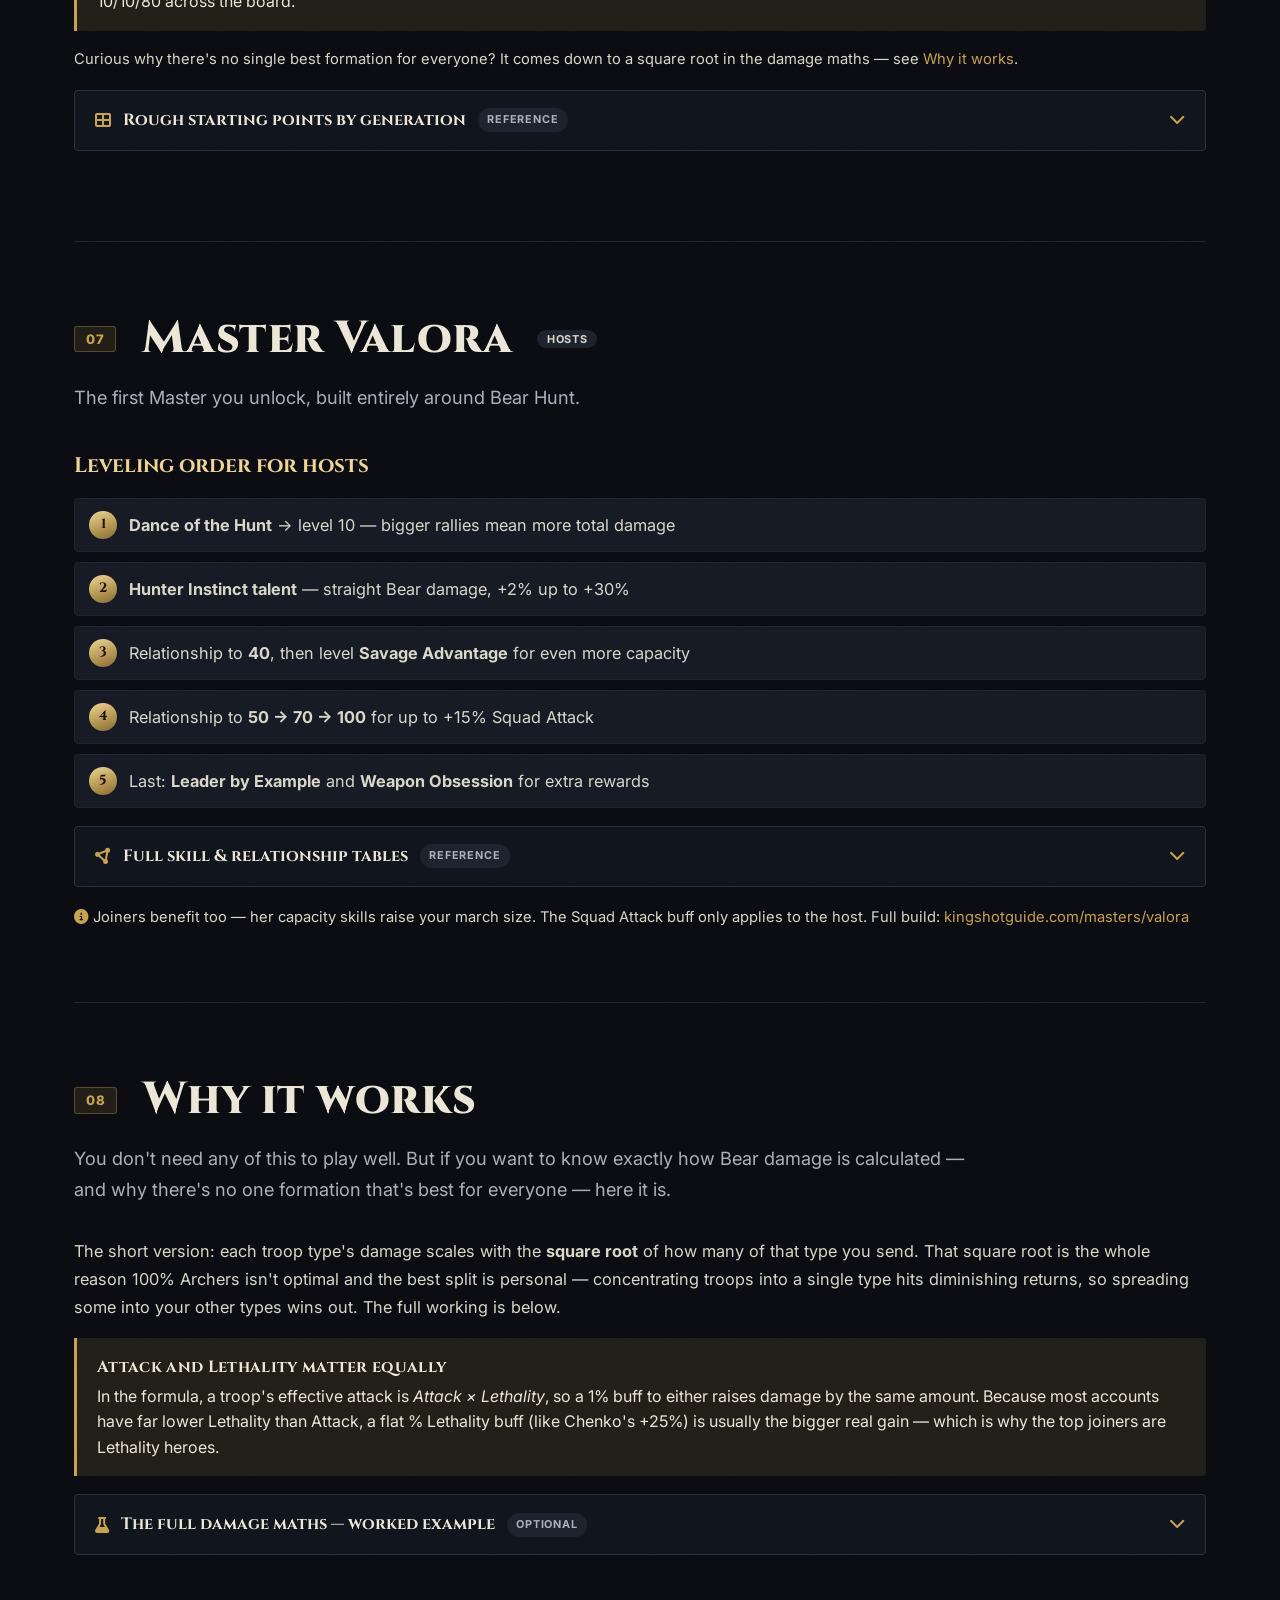
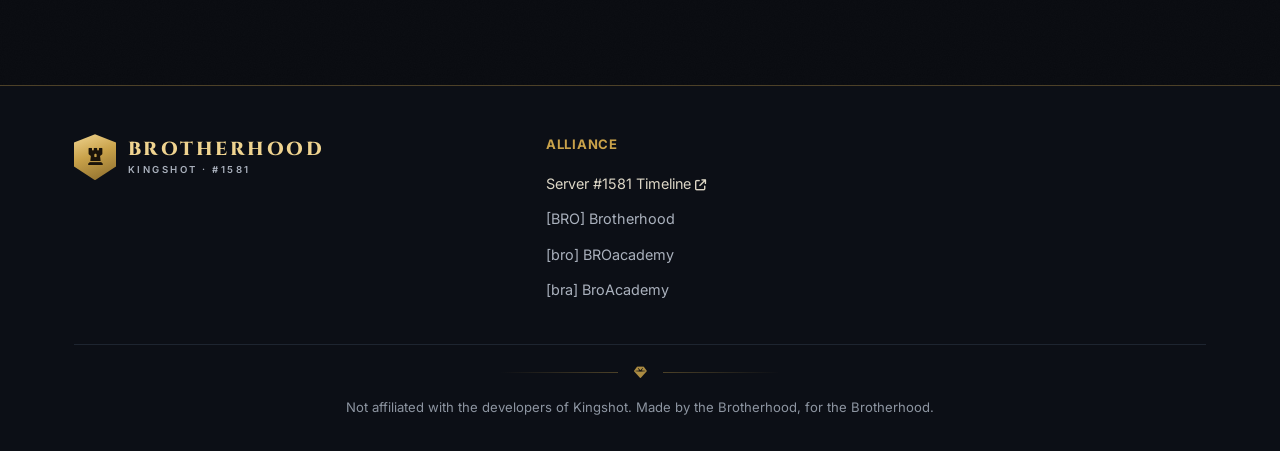
==== commit 78e15d38: "Move Bear Trap guide link to footer; reorder language menu - On the title form, drop the Bear Trap g" ====
--- a/index.html
+++ b/index.html
@@ -32,15 +32,15 @@
         </button>
         <div class="lang-menu">
           <a href="https://achlime.github.io/bro-1581/"><span class="flag">🇬🇧</span> English</a>
+          <a href="https://achlime-github-io.translate.goog/bro-1581/?_x_tr_sl=en&amp;_x_tr_tl=ar&amp;_x_tr_hl=en"><span class="flag">🇸🇦</span> العربية (Arabic)</a>
+          <a href="https://achlime-github-io.translate.goog/bro-1581/?_x_tr_sl=en&amp;_x_tr_tl=zh-CN&amp;_x_tr_hl=en"><span class="flag">🇨🇳</span> 中文 (Chinese)</a>
+          <a href="https://achlime-github-io.translate.goog/bro-1581/?_x_tr_sl=en&amp;_x_tr_tl=fr&amp;_x_tr_hl=en"><span class="flag">🇫🇷</span> Français (French)</a>
           <a href="https://achlime-github-io.translate.goog/bro-1581/?_x_tr_sl=en&amp;_x_tr_tl=de&amp;_x_tr_hl=en"><span class="flag">🇩🇪</span> Deutsch (German)</a>
+          <a href="https://achlime-github-io.translate.goog/bro-1581/?_x_tr_sl=en&amp;_x_tr_tl=hi&amp;_x_tr_hl=en"><span class="flag">🇮🇳</span> हिन्दी (Hindi)</a>
+          <a href="https://achlime-github-io.translate.goog/bro-1581/?_x_tr_sl=en&amp;_x_tr_tl=id&amp;_x_tr_hl=en"><span class="flag">🇮🇩</span> Bahasa (Indonesian)</a>
+          <a href="https://achlime-github-io.translate.goog/bro-1581/?_x_tr_sl=en&amp;_x_tr_tl=it&amp;_x_tr_hl=en"><span class="flag">🇮🇹</span> Italiano (Italian)</a>
           <a href="https://achlime-github-io.translate.goog/bro-1581/?_x_tr_sl=en&amp;_x_tr_tl=ko&amp;_x_tr_hl=en"><span class="flag">🇰🇷</span> 한국어 (Korean)</a>
-          <a href="https://achlime-github-io.translate.goog/bro-1581/?_x_tr_sl=en&amp;_x_tr_tl=zh-CN&amp;_x_tr_hl=en"><span class="flag">🇨🇳</span> 中文 (Chinese)</a>
-          <a href="https://achlime-github-io.translate.goog/bro-1581/?_x_tr_sl=en&amp;_x_tr_tl=id&amp;_x_tr_hl=en"><span class="flag">🇮🇩</span> Bahasa (Indonesian)</a>
           <a href="https://achlime-github-io.translate.goog/bro-1581/?_x_tr_sl=en&amp;_x_tr_tl=pl&amp;_x_tr_hl=en"><span class="flag">🇵🇱</span> Polski (Polish)</a>
-          <a href="https://achlime-github-io.translate.goog/bro-1581/?_x_tr_sl=en&amp;_x_tr_tl=ar&amp;_x_tr_hl=en"><span class="flag">🇸🇦</span> العربية (Arabic)</a>
-          <a href="https://achlime-github-io.translate.goog/bro-1581/?_x_tr_sl=en&amp;_x_tr_tl=it&amp;_x_tr_hl=en"><span class="flag">🇮🇹</span> Italiano (Italian)</a>
-          <a href="https://achlime-github-io.translate.goog/bro-1581/?_x_tr_sl=en&amp;_x_tr_tl=fr&amp;_x_tr_hl=en"><span class="flag">🇫🇷</span> Français (French)</a>
-          <a href="https://achlime-github-io.translate.goog/bro-1581/?_x_tr_sl=en&amp;_x_tr_tl=hi&amp;_x_tr_hl=en"><span class="flag">🇮🇳</span> हिन्दी (Hindi)</a>
         </div>
       </div>
     </div>
--- a/style.css
+++ b/style.css
@@ -173,11 +173,13 @@
 .lang { position: relative; }
 .lang-btn {
   display: flex; align-items: center; gap: 7px;
-  background: transparent; border: 1px solid var(--line); color: var(--ink-dim);
-  font-family: var(--body); font-size: .8rem; font-weight: 600;
-  padding: 8px 11px; border-radius: var(--radius); cursor: pointer; transition: all .15s ease;
-}
-.lang-btn:hover { border-color: var(--gold-line); color: var(--gold-bright); }
+  background: var(--gold-soft); border: 1px solid var(--gold-line); color: var(--gold-bright);
+  font-family: var(--body); font-size: .82rem; font-weight: 700;
+  padding: 9px 13px; border-radius: var(--radius); cursor: pointer; transition: all .15s ease;
+}
+.lang-btn .fa-globe { font-size: .98rem; }
+.lang-btn:hover { background: var(--gold); border-color: var(--gold); color: #1a130a; }
+.lang-btn:hover .fa-chevron-down { color: #1a130a; }
 .lang-menu {
   position: absolute; right: 0; top: calc(100% + 8px); min-width: 158px;
   background: var(--panel); border: 1px solid var(--line); border-radius: var(--radius);
@@ -641,6 +643,7 @@
   font-family: var(--display); font-size: .76rem; font-weight: 600; letter-spacing: .06em;
   color: var(--muted); background: transparent; border: 0; cursor: pointer;
   padding: 8px 16px; border-radius: 999px; transition: all .15s ease;
+  white-space: nowrap;
 }
 .hero-filter .seg button.active { color: #1a130a; background: linear-gradient(160deg, var(--gold-bright), var(--gold-deep)); }
 .hero-filter .hint { font-size: .82rem; color: var(--muted); }
@@ -1159,7 +1162,7 @@
    ========================================================================== */
 .su-rows { display: flex; flex-direction: column; gap: 10px; margin: 6px 0 18px; }
 .su-row {
-  display: grid; grid-template-columns: 175px 1fr auto; align-items: center; gap: 14px;
+  display: grid; grid-template-columns: 200px 1fr auto; align-items: center; gap: 14px;
   background: var(--bg-2); border: 1px solid var(--line-soft); border-radius: var(--radius);
   padding: 13px 16px;
 }
@@ -1609,7 +1612,7 @@
 .form label { font-size: .94rem; }
 .form input, .form select, .form textarea { font-size: 1.05rem; }  /* ≥16px also stops iOS focus-zoom */
 .form .form-note { font-size: .98rem; }
-.su-label { font-size: 1.1rem; }
+.su-label { font-size: 1.04rem; white-space: nowrap; }
 .su-cell label { font-size: .92rem; }
 .su-cell input { font-size: 1.12rem; width: 96px; }
 .su-total { font-size: 1rem; }
@@ -1699,3 +1702,59 @@
   .win-sep { font-size: .82rem; }
   .win-del { width: 38px; height: 42px; }
 }
+
+/* ==========================================================================
+   KvK FORM v2 TWEAKS — checkbox-list titles + 30-min time dropdowns
+   ========================================================================== */
+/* titles: a familiar vertical checkbox list (visible checkboxes) */
+.title-cards { display: flex; flex-direction: column; gap: 10px; grid-template-columns: none; }
+.title-card { display: flex; align-items: flex-start; gap: 14px; padding: 15px 18px; padding-right: 18px; }
+.title-card input {
+  position: static; opacity: 1; pointer-events: auto;
+  width: 22px; height: 22px; accent-color: var(--gold); margin: 2px 0 0; flex: none;
+}
+.title-card.selected::after { content: none; }
+.tc-body { flex: 1; min-width: 0; }
+
+/* availability windows use selects (30-min steps) instead of time inputs */
+.win-row select {
+  flex: 1; min-width: 0; padding: 12px 10px; font-size: 1.05rem;
+  background: var(--panel); border: 1px solid var(--line); color: var(--ink);
+  border-radius: var(--radius); color-scheme: dark;
+}
+.win-row select:focus { outline: none; border-color: var(--gold-line); }
+@media (max-width: 480px) {
+  .win-row select { font-size: 1rem; padding: 11px 6px; }
+}
+
+/* ==========================================================================
+   FIX: component <label>s (title cards, day chips, flexible) were inheriting
+   the field-label styling (.form label → block, uppercase, gold, tracked).
+   Re-scope them above .form label and reset the inherited text styling.
+   ========================================================================== */
+.form .title-card,
+.form .day-chip,
+.form .flex-line {
+  text-transform: none; letter-spacing: normal;
+  font-family: var(--body); font-weight: 400; color: var(--ink-dim);
+  margin-bottom: 0;
+}
+.form .title-card { display: flex; align-items: flex-start; gap: 14px; }
+.form .day-chip { display: inline-flex; align-items: center; }
+.form .flex-line { display: flex; align-items: center; }
+
+/* ==========================================================================
+   POLISH: one shared pattern for "lead-in label + segmented control", and
+   one reusable "(optional)" badge — replaces ad-hoc inline styling.
+   ========================================================================== */
+.toggle-line { display: flex; align-items: center; gap: 12px; flex-wrap: wrap; }
+.toggle-line > .form-note { margin: 0; }
+.form label .opt {
+  font-weight: 400; text-transform: none; letter-spacing: 0;
+  color: var(--muted); font-size: .9em;
+}
+.ext-link {
+  color: var(--gold-bright); font-weight: 600; text-decoration: none;
+  border-bottom: 1px solid var(--gold-line);
+}
+.ext-link:hover { border-bottom-color: var(--gold-bright); }
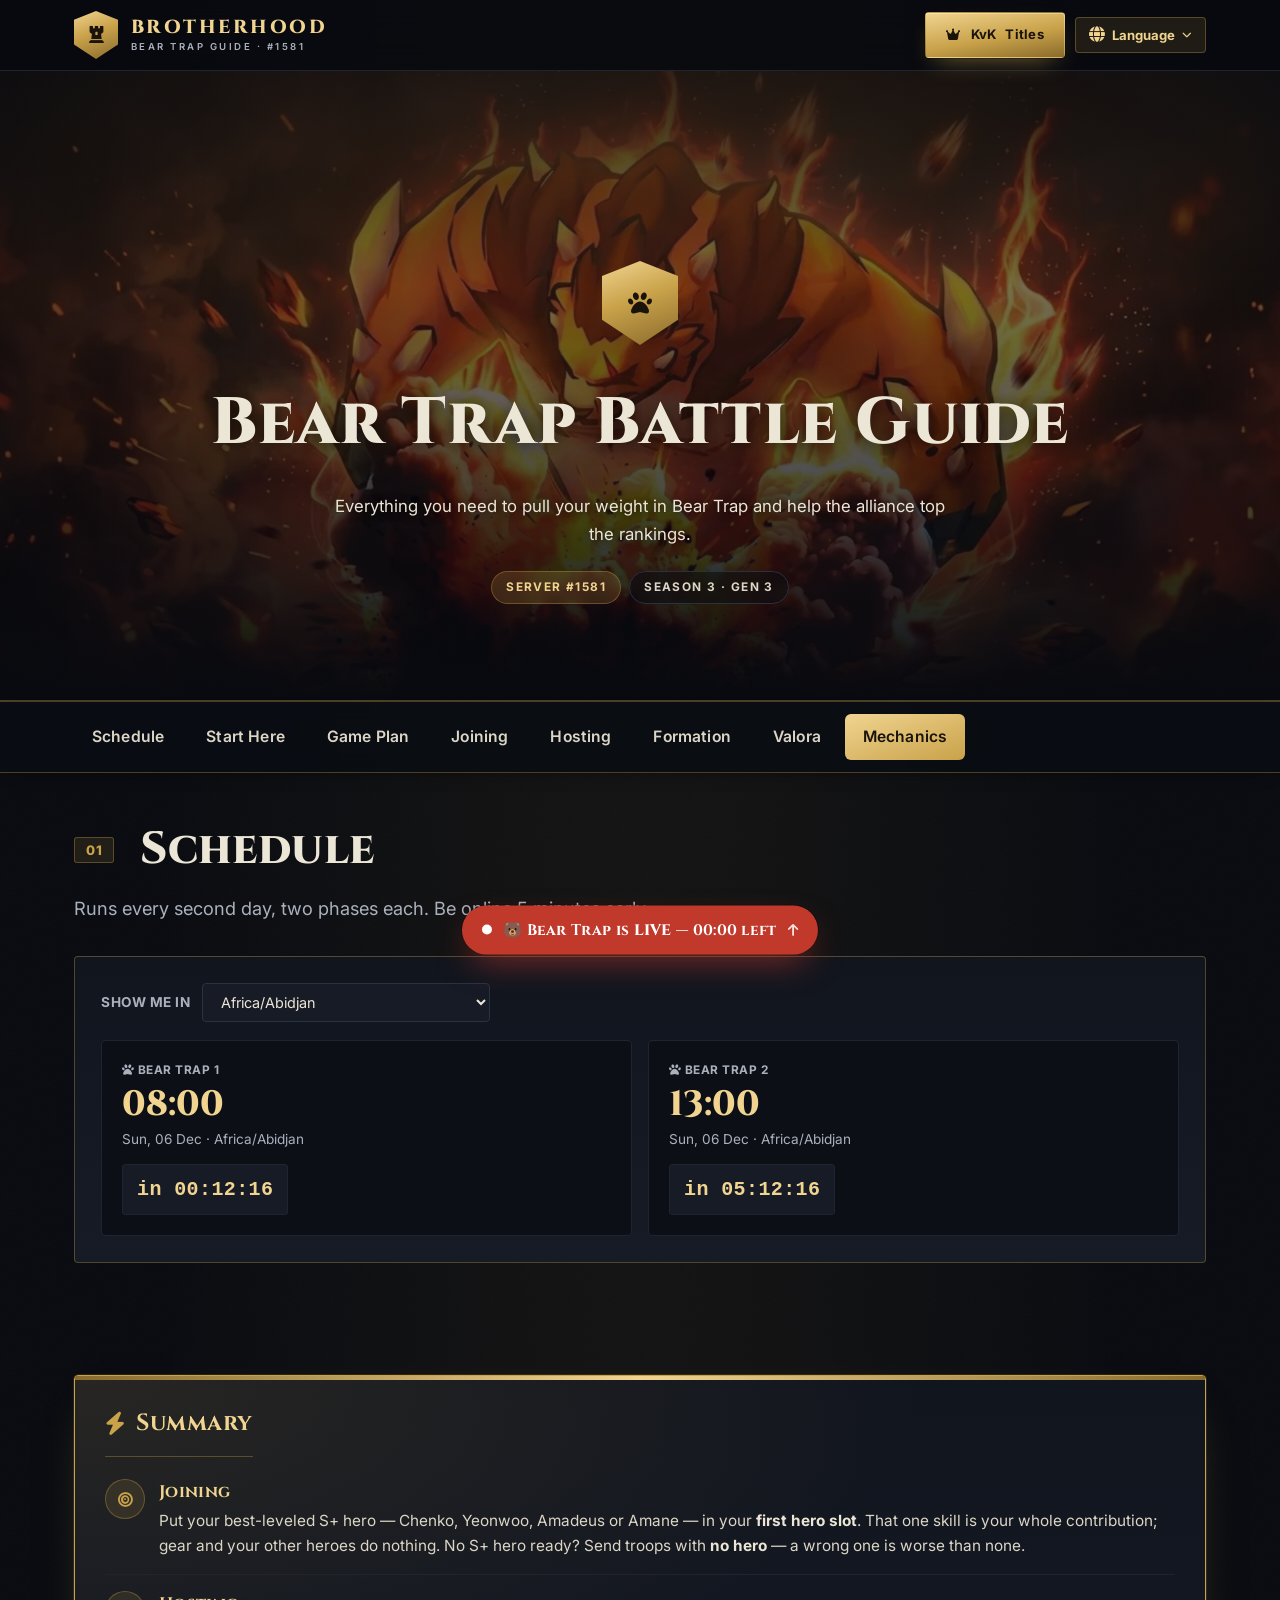
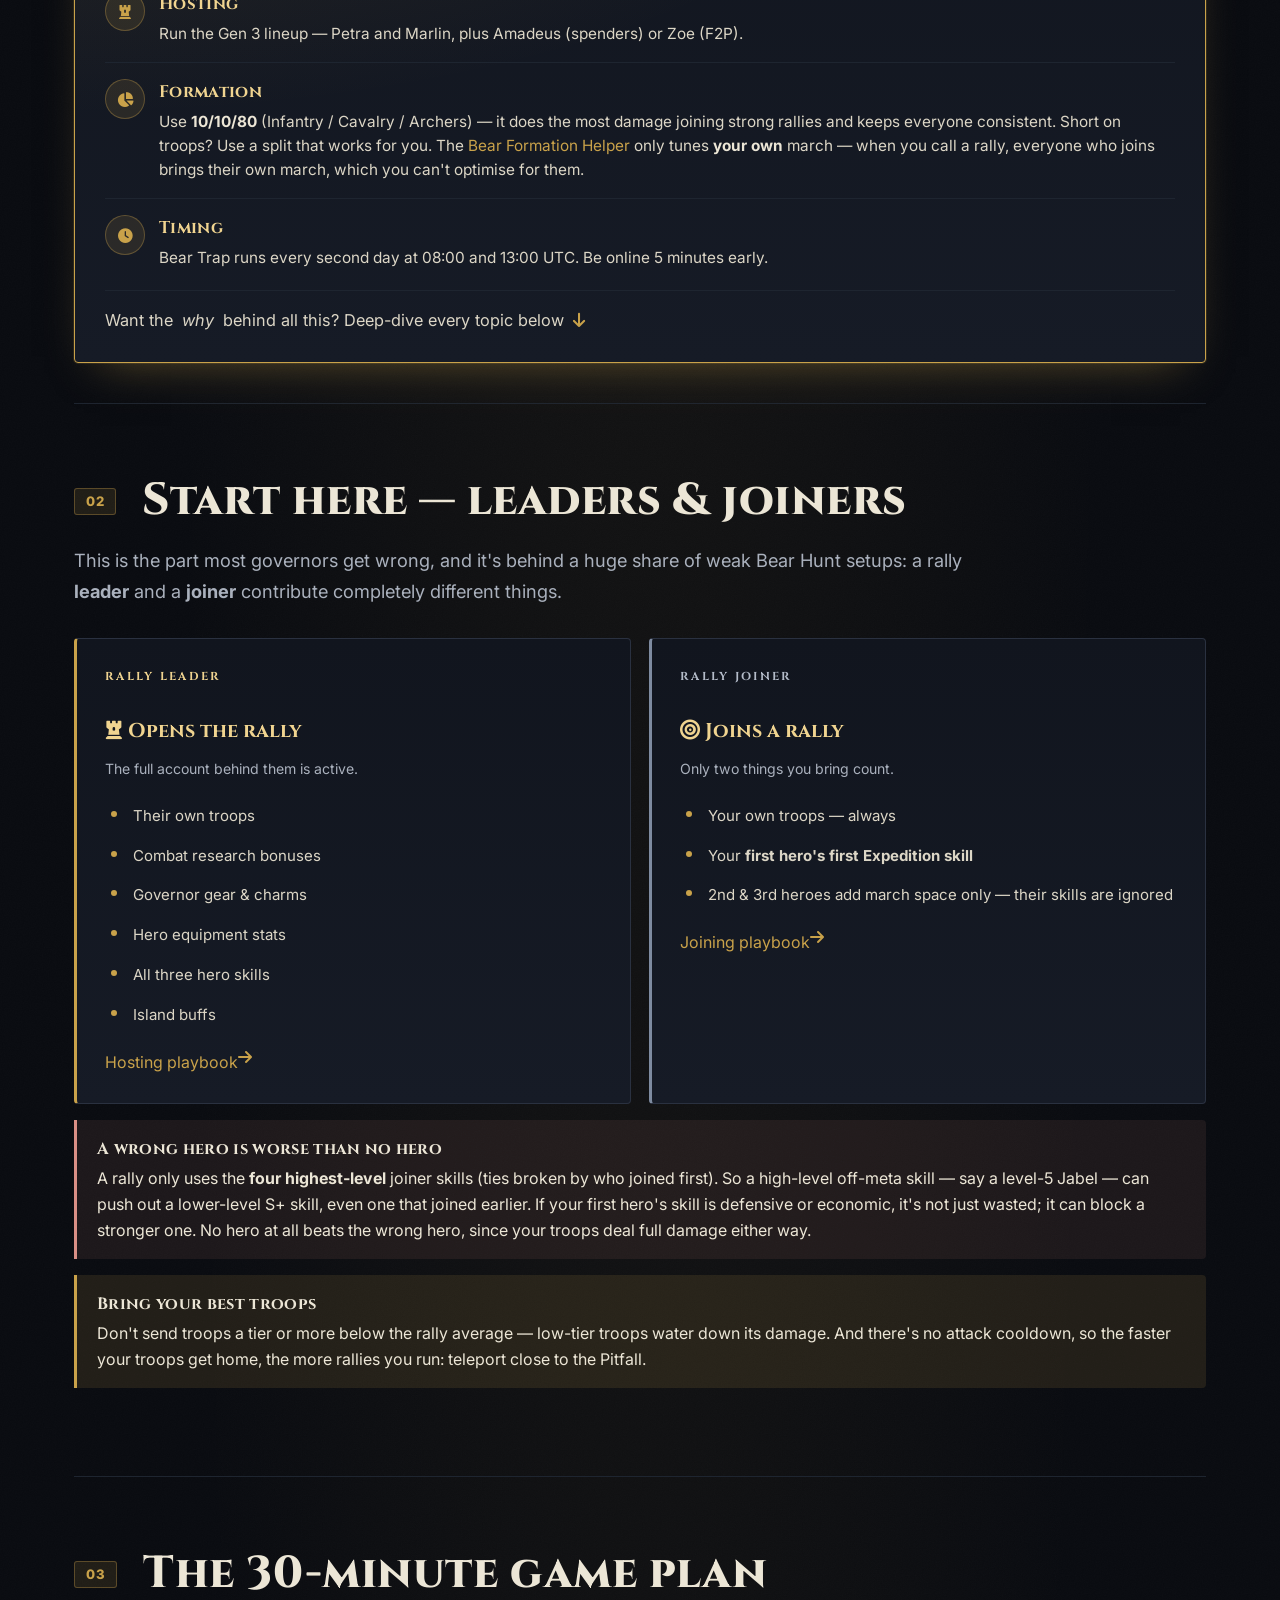
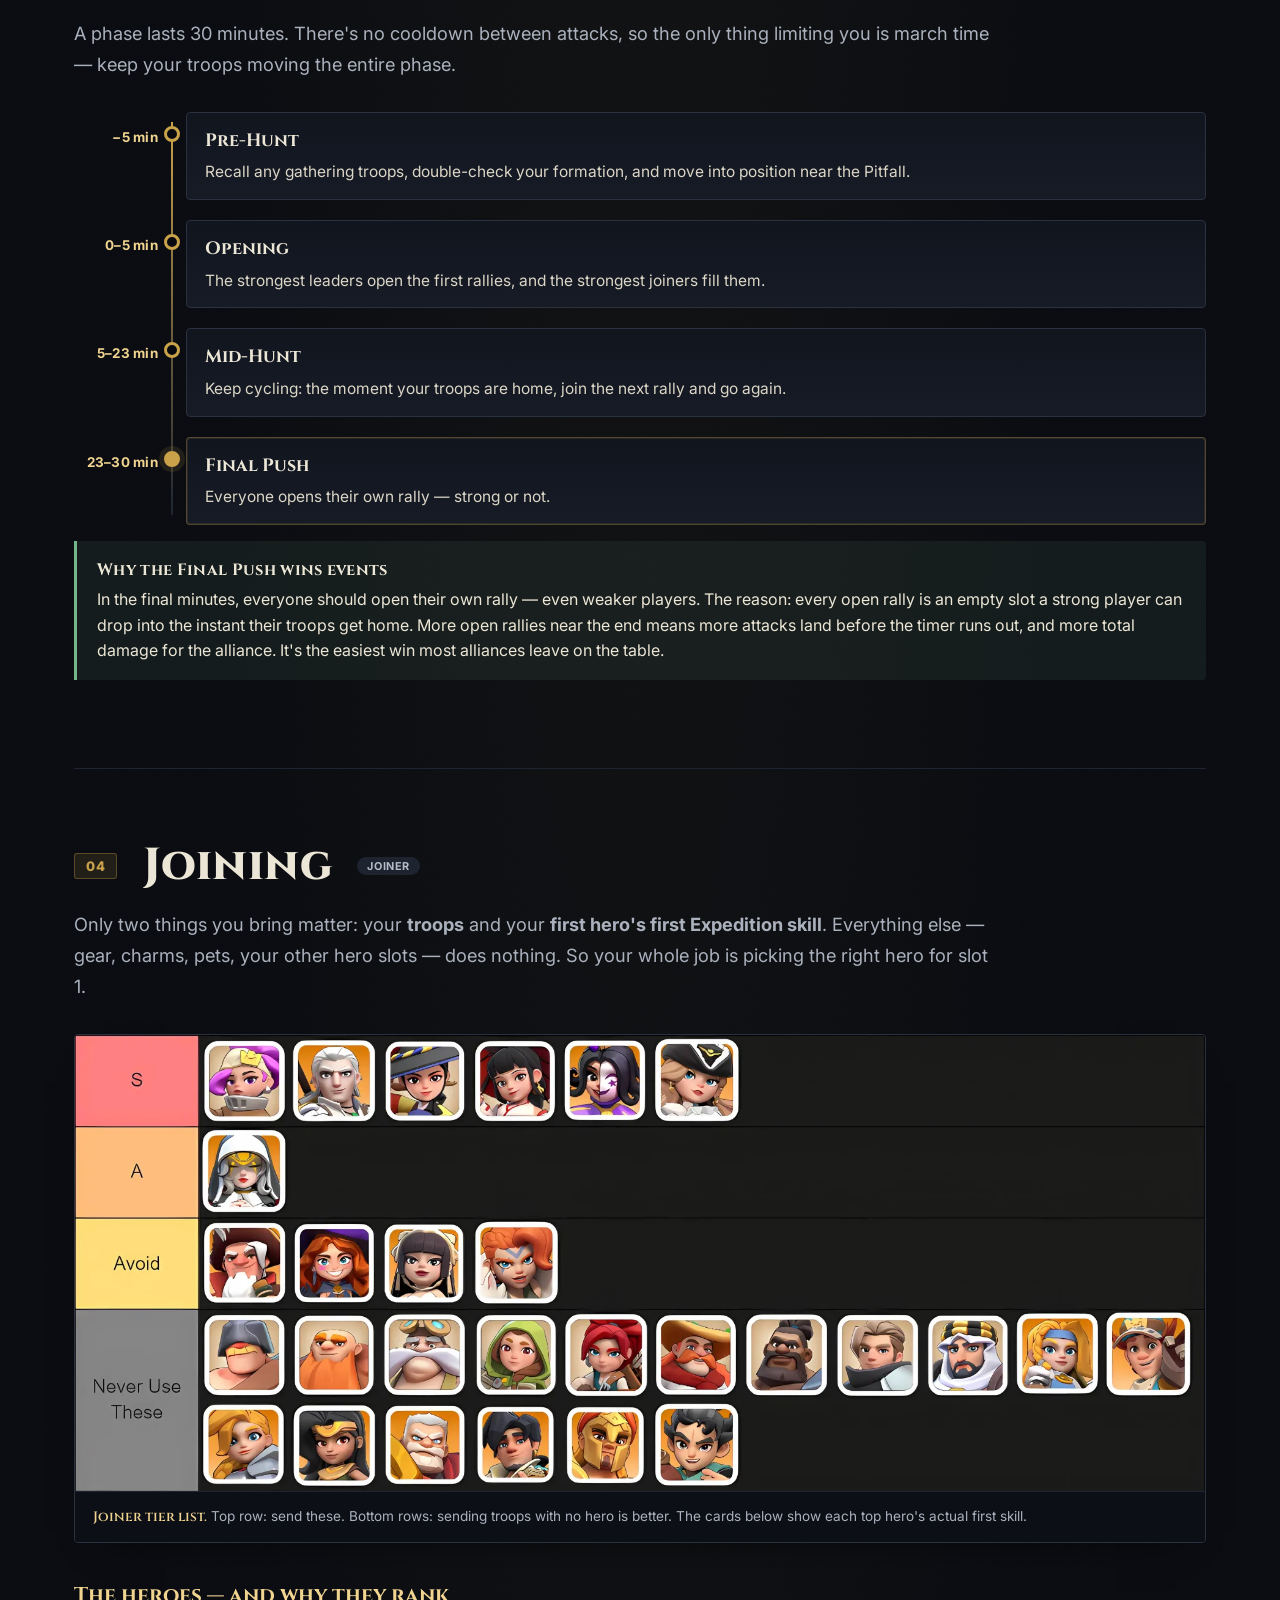
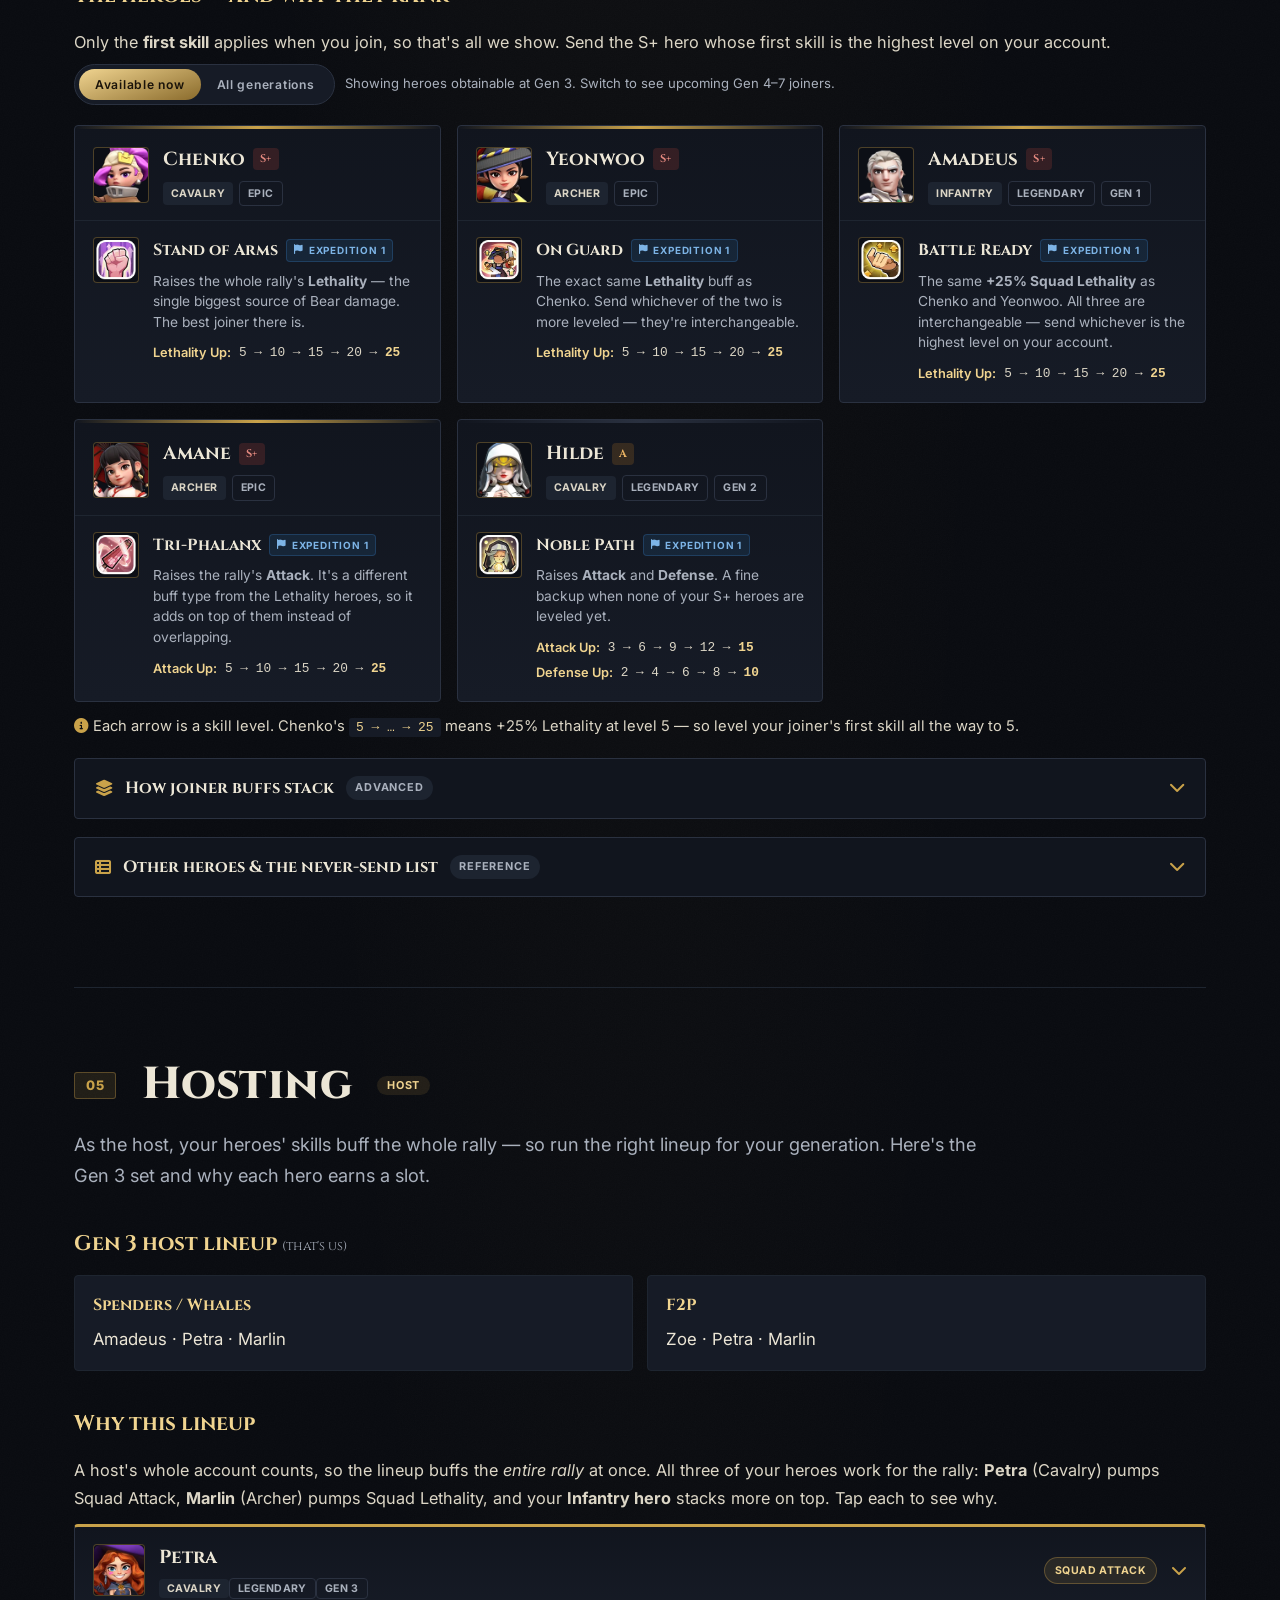
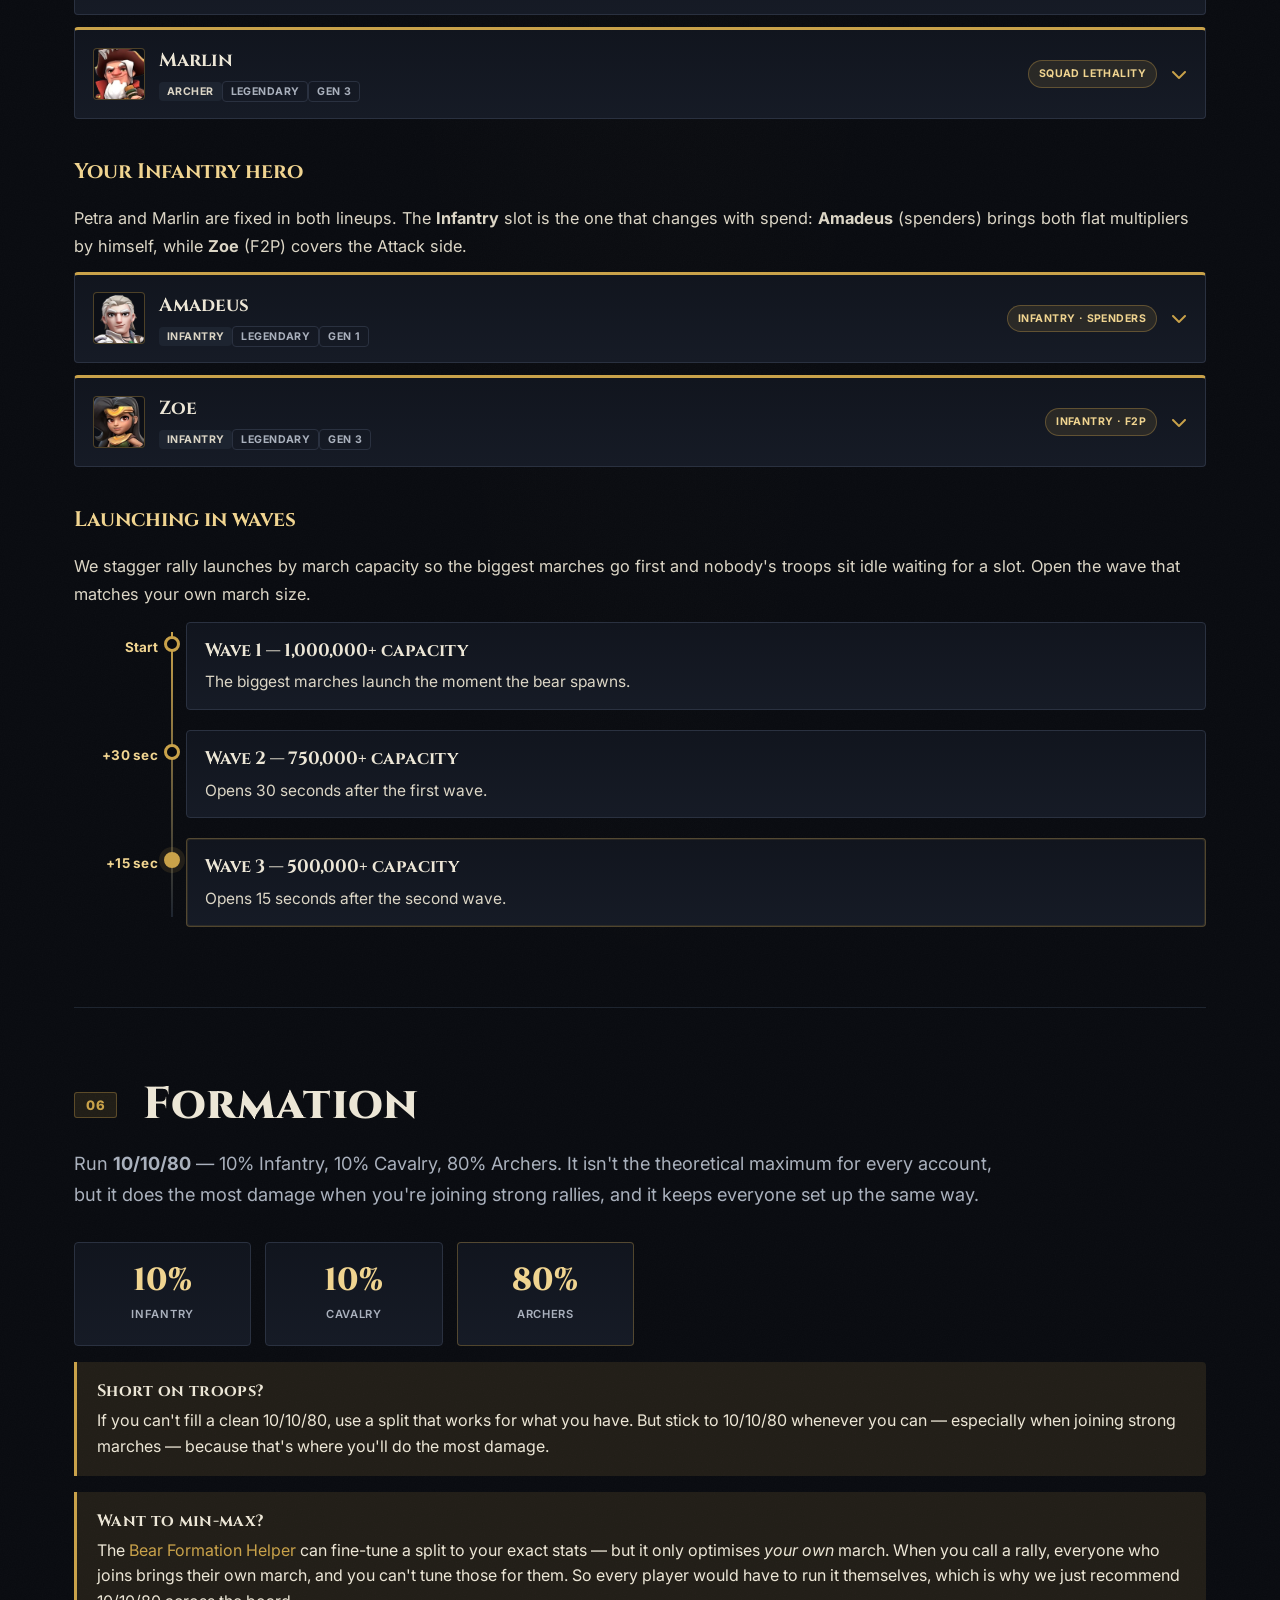
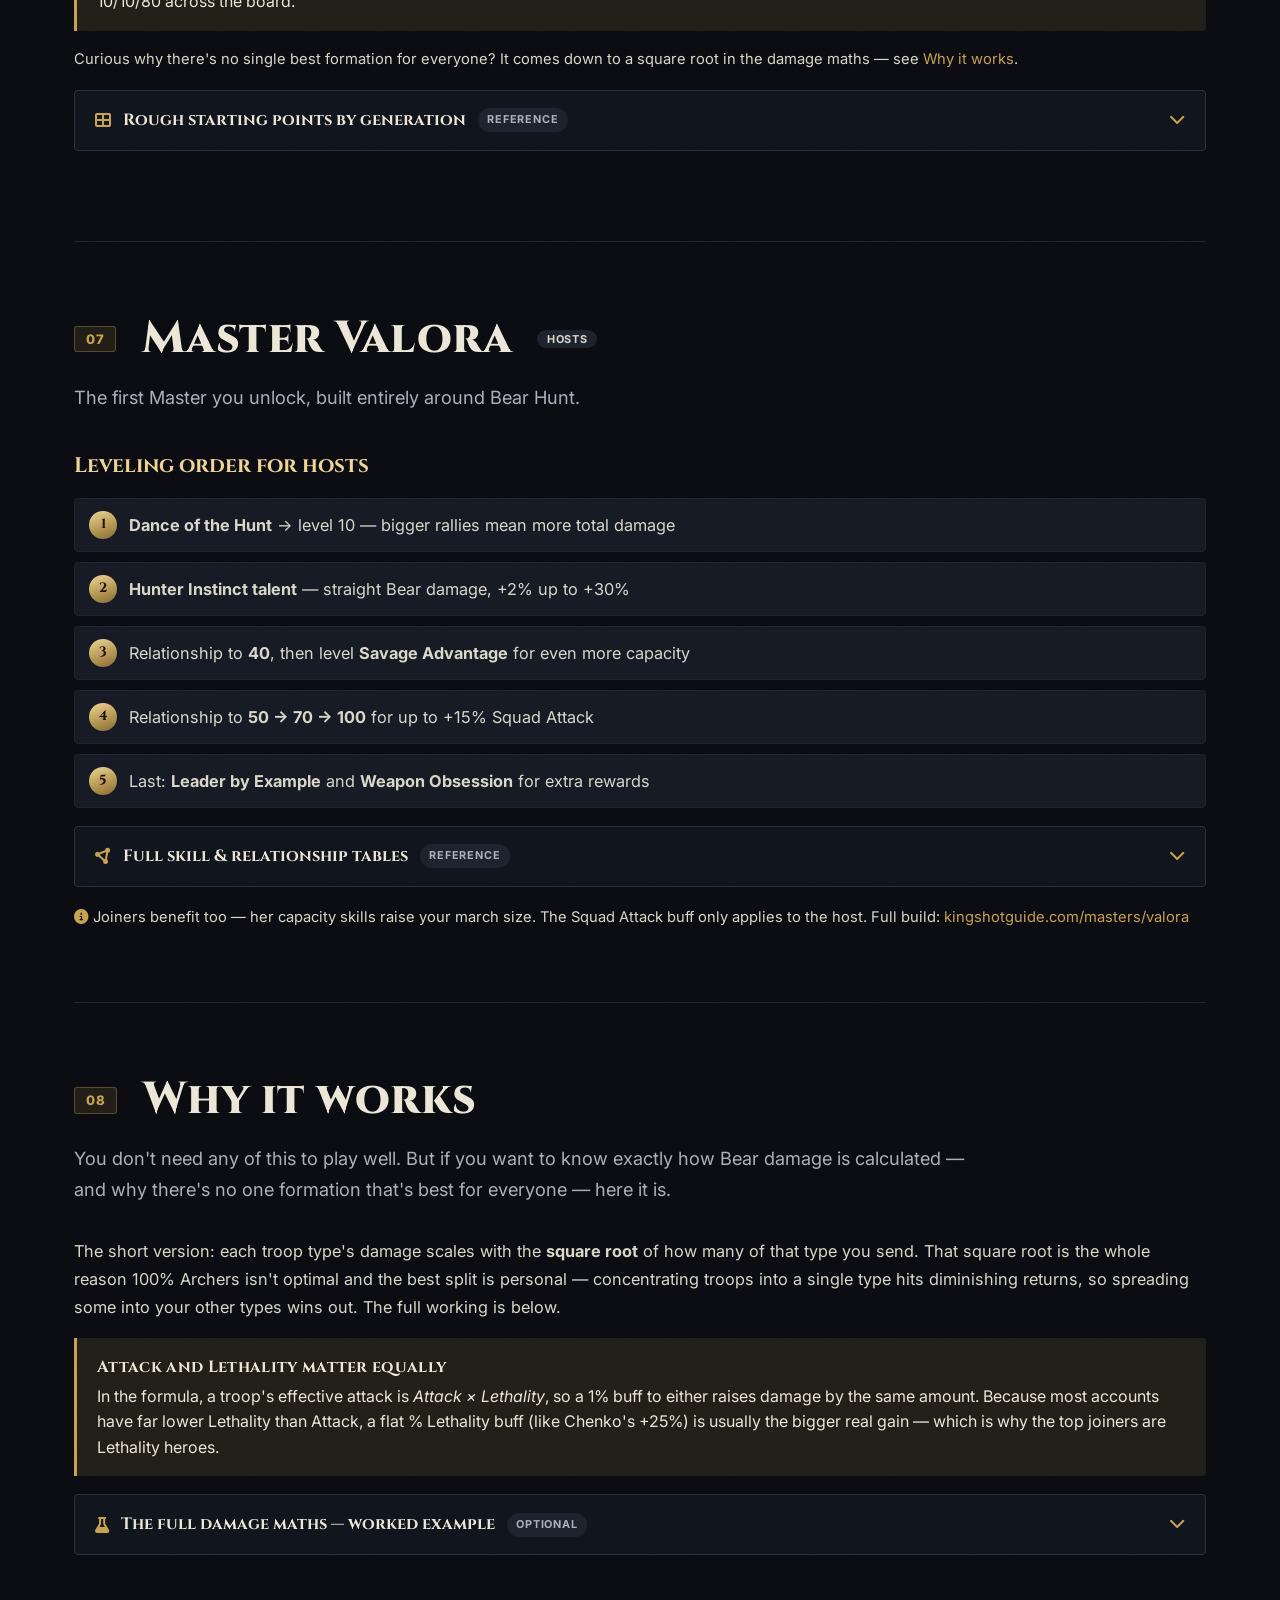
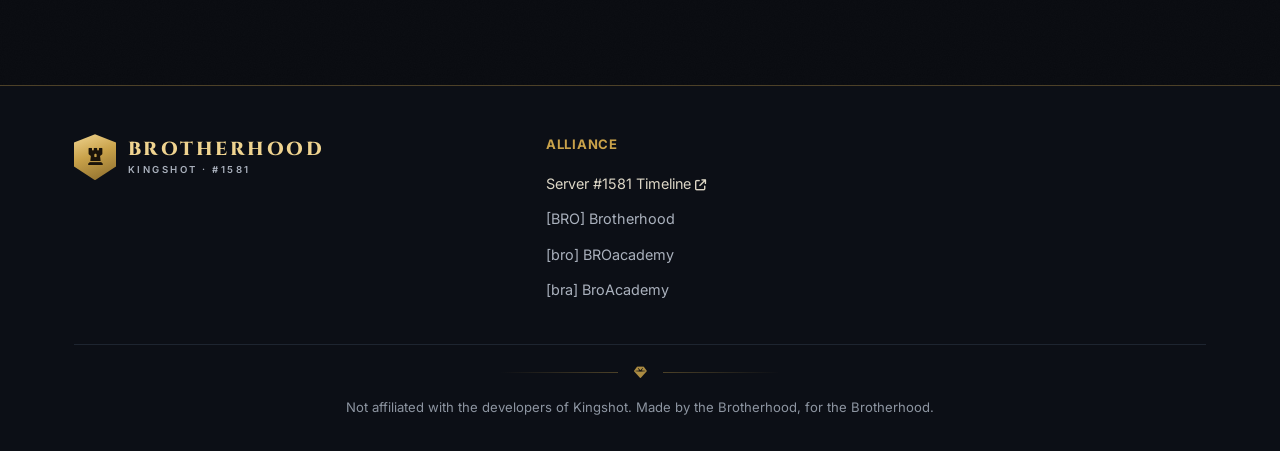
==== commit 1f29278e: "Add all 15 screenshot languages; dynamic 16-language switcher - Map in-game title names for every la" ====
--- a/index.html
+++ b/index.html
@@ -34,13 +34,19 @@
           <a href="https://achlime.github.io/bro-1581/"><span class="flag">🇬🇧</span> English</a>
           <a href="https://achlime-github-io.translate.goog/bro-1581/?_x_tr_sl=en&amp;_x_tr_tl=ar&amp;_x_tr_hl=en"><span class="flag">🇸🇦</span> العربية (Arabic)</a>
           <a href="https://achlime-github-io.translate.goog/bro-1581/?_x_tr_sl=en&amp;_x_tr_tl=zh-CN&amp;_x_tr_hl=en"><span class="flag">🇨🇳</span> 中文 (Chinese)</a>
+          <a href="https://achlime-github-io.translate.goog/bro-1581/?_x_tr_sl=en&amp;_x_tr_tl=zh-TW&amp;_x_tr_hl=en"><span class="flag">🇹🇼</span> 繁體中文 (Chinese, Traditional)</a>
           <a href="https://achlime-github-io.translate.goog/bro-1581/?_x_tr_sl=en&amp;_x_tr_tl=fr&amp;_x_tr_hl=en"><span class="flag">🇫🇷</span> Français (French)</a>
           <a href="https://achlime-github-io.translate.goog/bro-1581/?_x_tr_sl=en&amp;_x_tr_tl=de&amp;_x_tr_hl=en"><span class="flag">🇩🇪</span> Deutsch (German)</a>
           <a href="https://achlime-github-io.translate.goog/bro-1581/?_x_tr_sl=en&amp;_x_tr_tl=hi&amp;_x_tr_hl=en"><span class="flag">🇮🇳</span> हिन्दी (Hindi)</a>
           <a href="https://achlime-github-io.translate.goog/bro-1581/?_x_tr_sl=en&amp;_x_tr_tl=id&amp;_x_tr_hl=en"><span class="flag">🇮🇩</span> Bahasa (Indonesian)</a>
           <a href="https://achlime-github-io.translate.goog/bro-1581/?_x_tr_sl=en&amp;_x_tr_tl=it&amp;_x_tr_hl=en"><span class="flag">🇮🇹</span> Italiano (Italian)</a>
+          <a href="https://achlime-github-io.translate.goog/bro-1581/?_x_tr_sl=en&amp;_x_tr_tl=ja&amp;_x_tr_hl=en"><span class="flag">🇯🇵</span> 日本語 (Japanese)</a>
           <a href="https://achlime-github-io.translate.goog/bro-1581/?_x_tr_sl=en&amp;_x_tr_tl=ko&amp;_x_tr_hl=en"><span class="flag">🇰🇷</span> 한국어 (Korean)</a>
           <a href="https://achlime-github-io.translate.goog/bro-1581/?_x_tr_sl=en&amp;_x_tr_tl=pl&amp;_x_tr_hl=en"><span class="flag">🇵🇱</span> Polski (Polish)</a>
+          <a href="https://achlime-github-io.translate.goog/bro-1581/?_x_tr_sl=en&amp;_x_tr_tl=pt&amp;_x_tr_hl=en"><span class="flag">🇵🇹</span> Português (Portuguese)</a>
+          <a href="https://achlime-github-io.translate.goog/bro-1581/?_x_tr_sl=en&amp;_x_tr_tl=es&amp;_x_tr_hl=en"><span class="flag">🇪🇸</span> Español (Spanish)</a>
+          <a href="https://achlime-github-io.translate.goog/bro-1581/?_x_tr_sl=en&amp;_x_tr_tl=th&amp;_x_tr_hl=en"><span class="flag">🇹🇭</span> ไทย (Thai)</a>
+          <a href="https://achlime-github-io.translate.goog/bro-1581/?_x_tr_sl=en&amp;_x_tr_tl=tr&amp;_x_tr_hl=en"><span class="flag">🇹🇷</span> Türkçe (Turkish)</a>
         </div>
       </div>
     </div>
--- a/style.css
+++ b/style.css
@@ -1629,7 +1629,7 @@
    ========================================================================== */
 .form-section {
   font-family: var(--display); font-weight: 700; font-size: 1.18rem; color: var(--gold-bright);
-  margin: 30px 0 14px; padding-top: 24px; border-top: 1px solid var(--line);
+  margin: 40px 0 18px; padding-top: 30px; border-top: 1px solid var(--line);
 }
 .title-cards { display: grid; grid-template-columns: 1fr 1fr; gap: 12px; }
 @media (max-width: 600px) { .title-cards { grid-template-columns: 1fr; } }
@@ -1758,3 +1758,64 @@
   border-bottom: 1px solid var(--gold-line);
 }
 .ext-link:hover { border-bottom-color: var(--gold-bright); }
+
+/* ==========================================================================
+   ACCESSIBILITY — visible keyboard focus (WCAG 2.4.7). 0-specificity :where()
+   so it never fights component styles; only adds an outline on keyboard focus.
+   ========================================================================== */
+:where(.btn, .lang-btn, .seg button, .win-del, .ext-link, .lang-menu a,
+  .info-accordion > summary, .form input, .form select, .form textarea,
+  input[type="file"]):focus-visible {
+  outline: 2px solid var(--gold-bright); outline-offset: 2px;
+}
+.title-card:focus-within, .day-chip:focus-within, .flex-line:focus-within {
+  outline: 2px solid var(--gold-bright); outline-offset: 2px;
+}
+
+/* inline field validation */
+.field-error {
+  display: none; align-items: center; gap: 8px;
+  color: var(--crimson-bright); font-size: .9rem; line-height: 1.4;
+  margin: 9px 0 0; font-family: var(--body);
+}
+.field-error i { font-size: .92em; flex: none; }
+.form .is-invalid { border-color: var(--crimson-bright); box-shadow: 0 0 0 1px var(--crimson-bright); }
+.form .is-invalid:focus { border-color: var(--crimson-bright); box-shadow: 0 0 0 3px rgba(214,77,77,.18); }
+
+/* collapsible info note (native <details>) */
+.info-accordion {
+  background: var(--gold-soft); border: 1px solid var(--gold-line); border-radius: var(--radius);
+}
+.info-accordion > summary {
+  list-style: none; cursor: pointer; padding: 13px 16px;
+  font-family: var(--display); font-weight: 700; color: var(--gold-bright);
+  display: flex; align-items: center; gap: 10px;
+}
+.info-accordion > summary::-webkit-details-marker { display: none; }
+.info-accordion > summary::before {
+  content: "\f05a"; font-family: "Font Awesome 6 Free"; font-weight: 900;
+  color: var(--gold); font-size: .95rem;
+}
+.info-accordion > summary::after {
+  content: "\f078"; font-family: "Font Awesome 6 Free"; font-weight: 900;
+  margin-left: auto; font-size: .72rem; color: var(--muted); transition: transform .2s ease;
+}
+.info-accordion[open] > summary::after { transform: rotate(180deg); }
+.info-accordion > p {
+  margin: 0; padding: 0 16px 14px; color: var(--ink-dim);
+  font-size: .96rem; line-height: 1.55;
+}
+
+/* ==========================================================================
+   MOBILE — roomier content width + comfortable touch targets on the form
+   ========================================================================== */
+@media (max-width: 560px) {
+  .form { padding: 22px 15px; }
+  .form-section { margin-top: 34px; padding-top: 26px; }
+  .hero-filter .seg button { min-height: 42px; }
+  .day-chip { min-height: 44px; }
+  .flex-line { padding: 5px 0; }
+  #addWindow.btn-sm { min-height: 42px; padding-top: 11px; padding-bottom: 11px; }
+  .win-del { min-height: 44px; }
+  .info-accordion > summary { padding: 15px 16px; }
+}
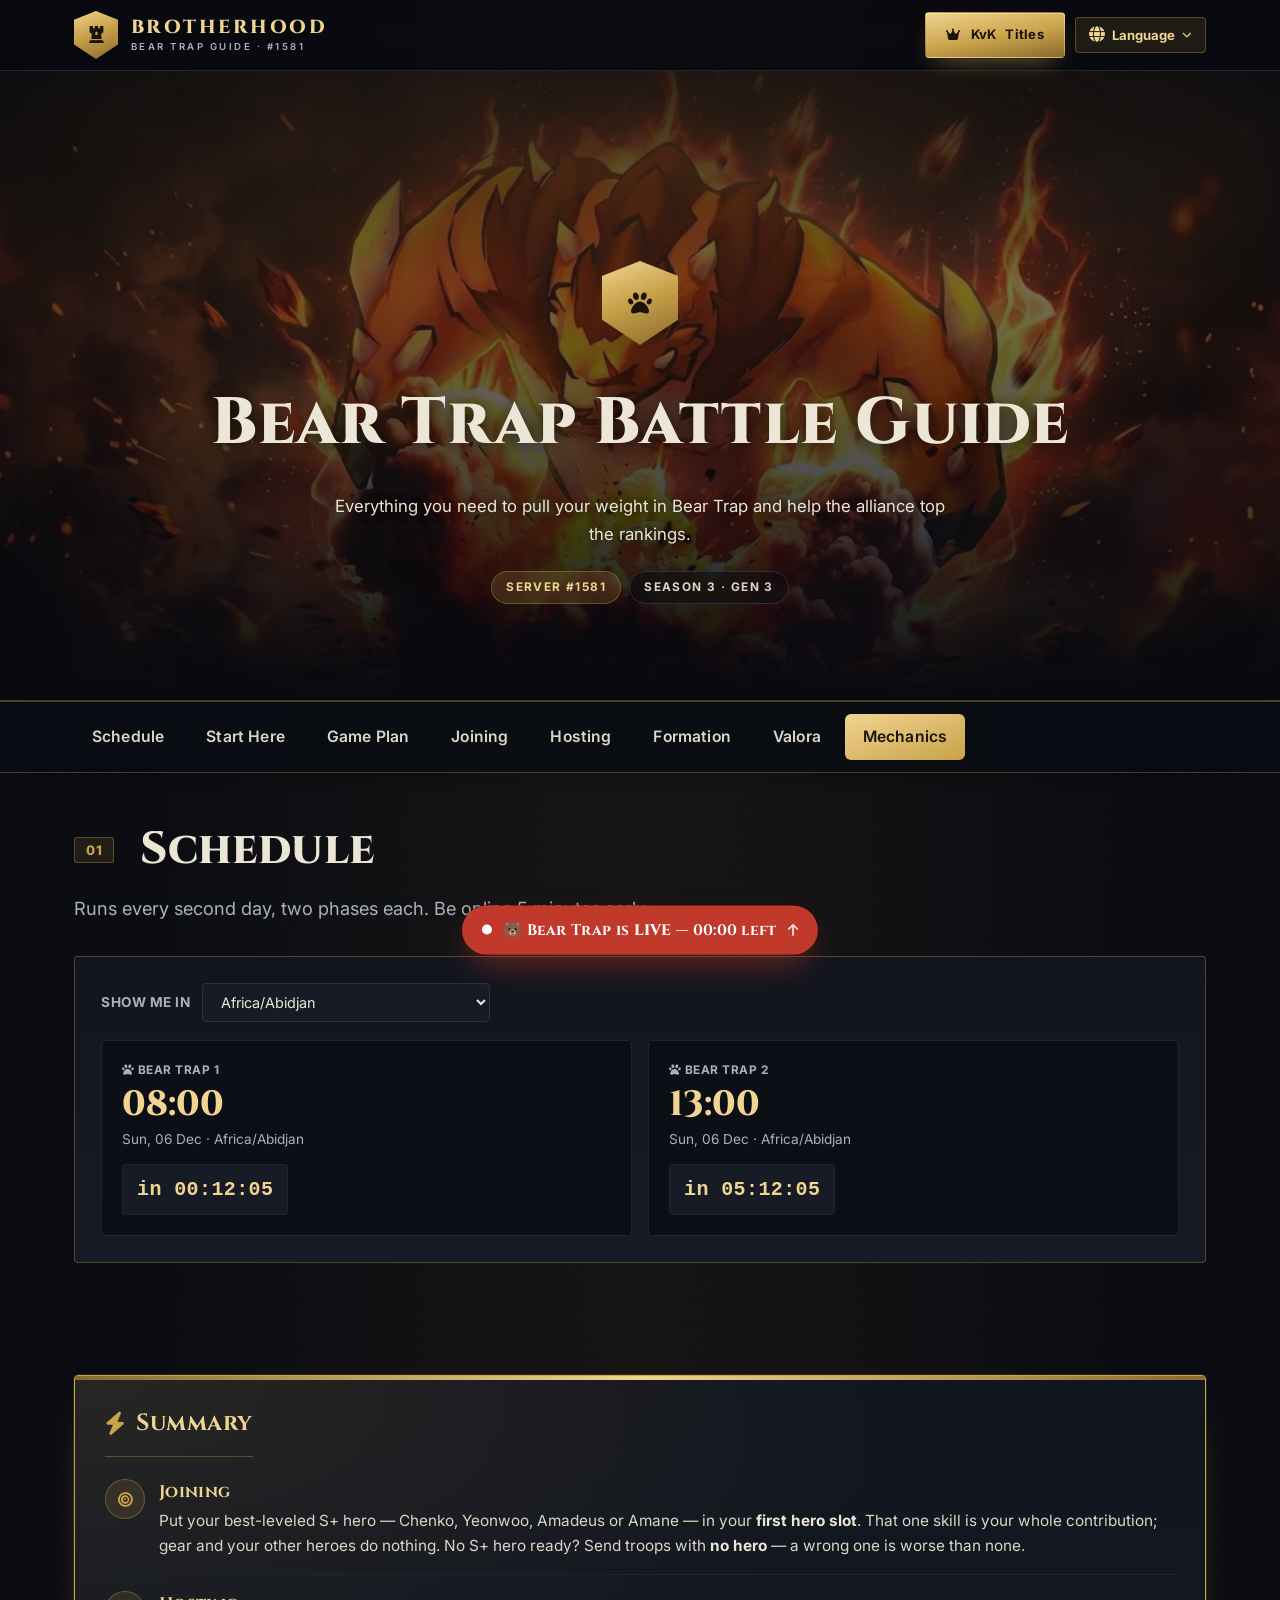
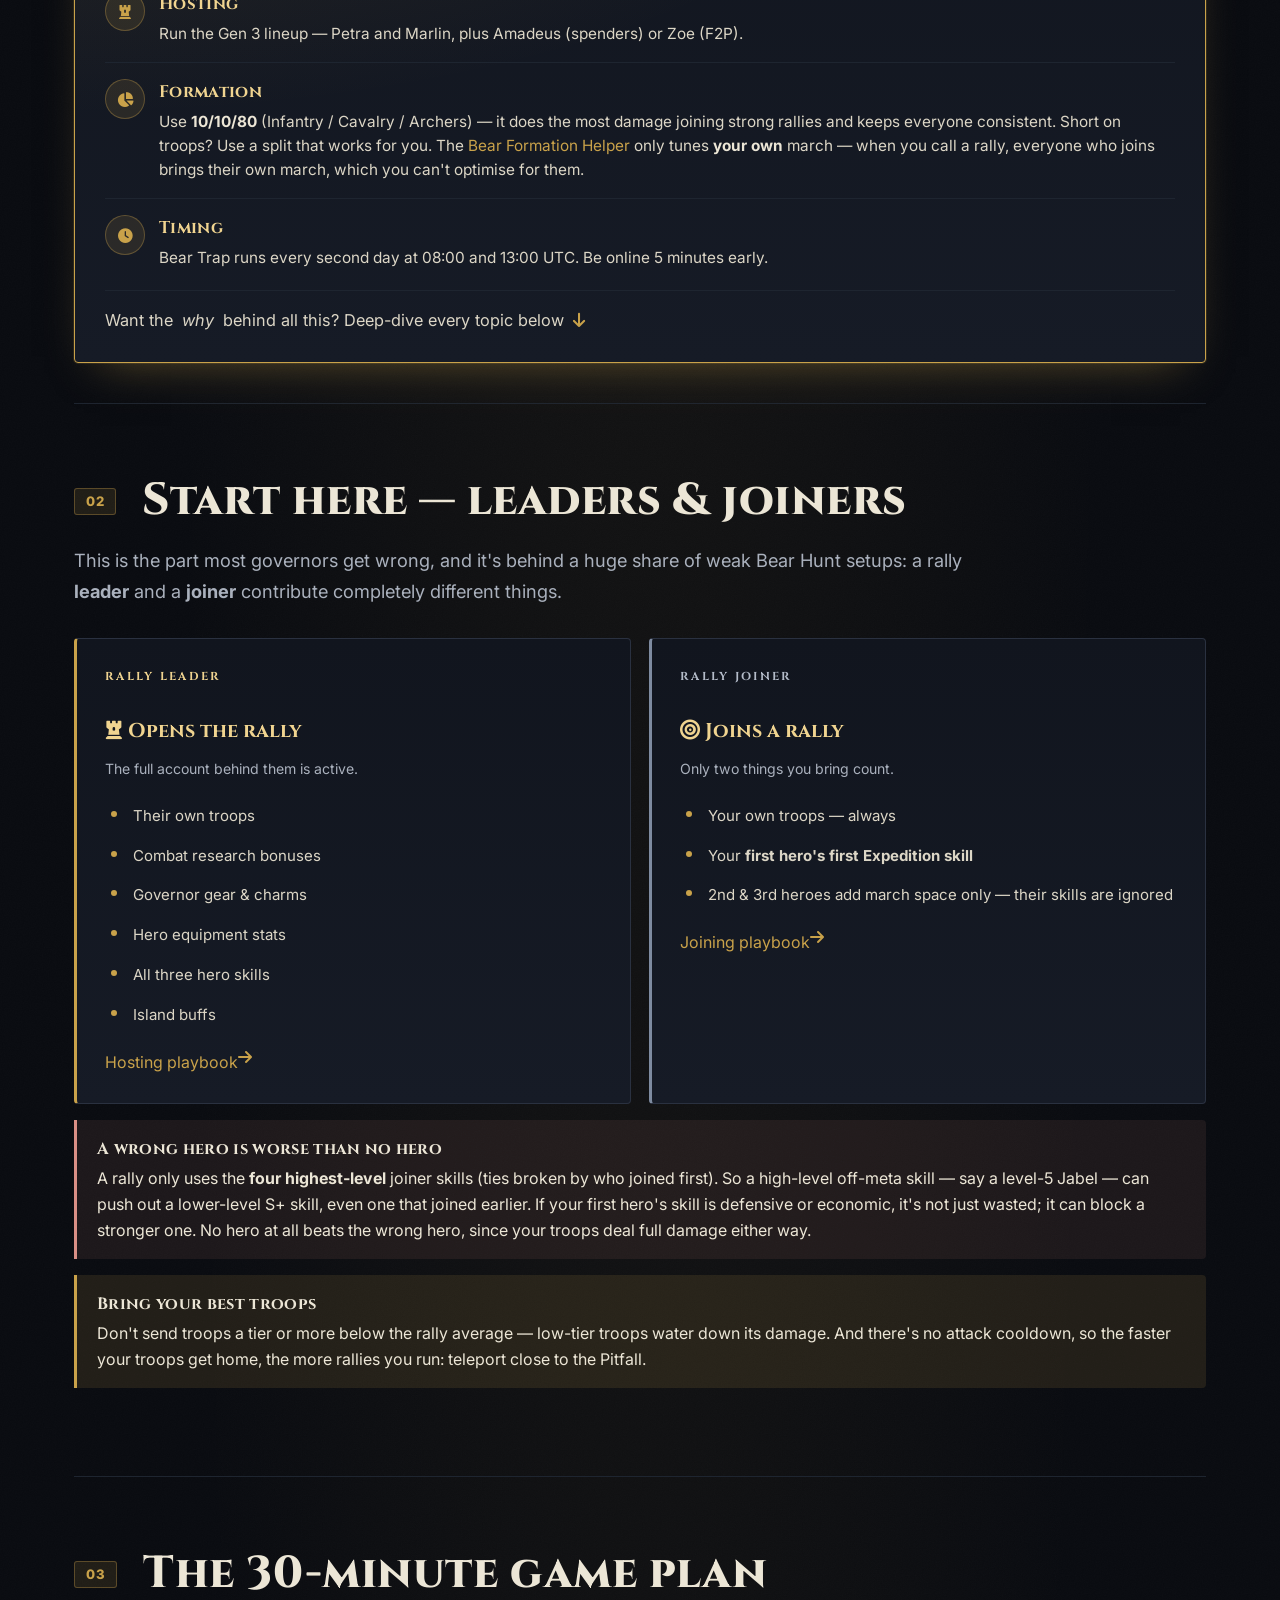
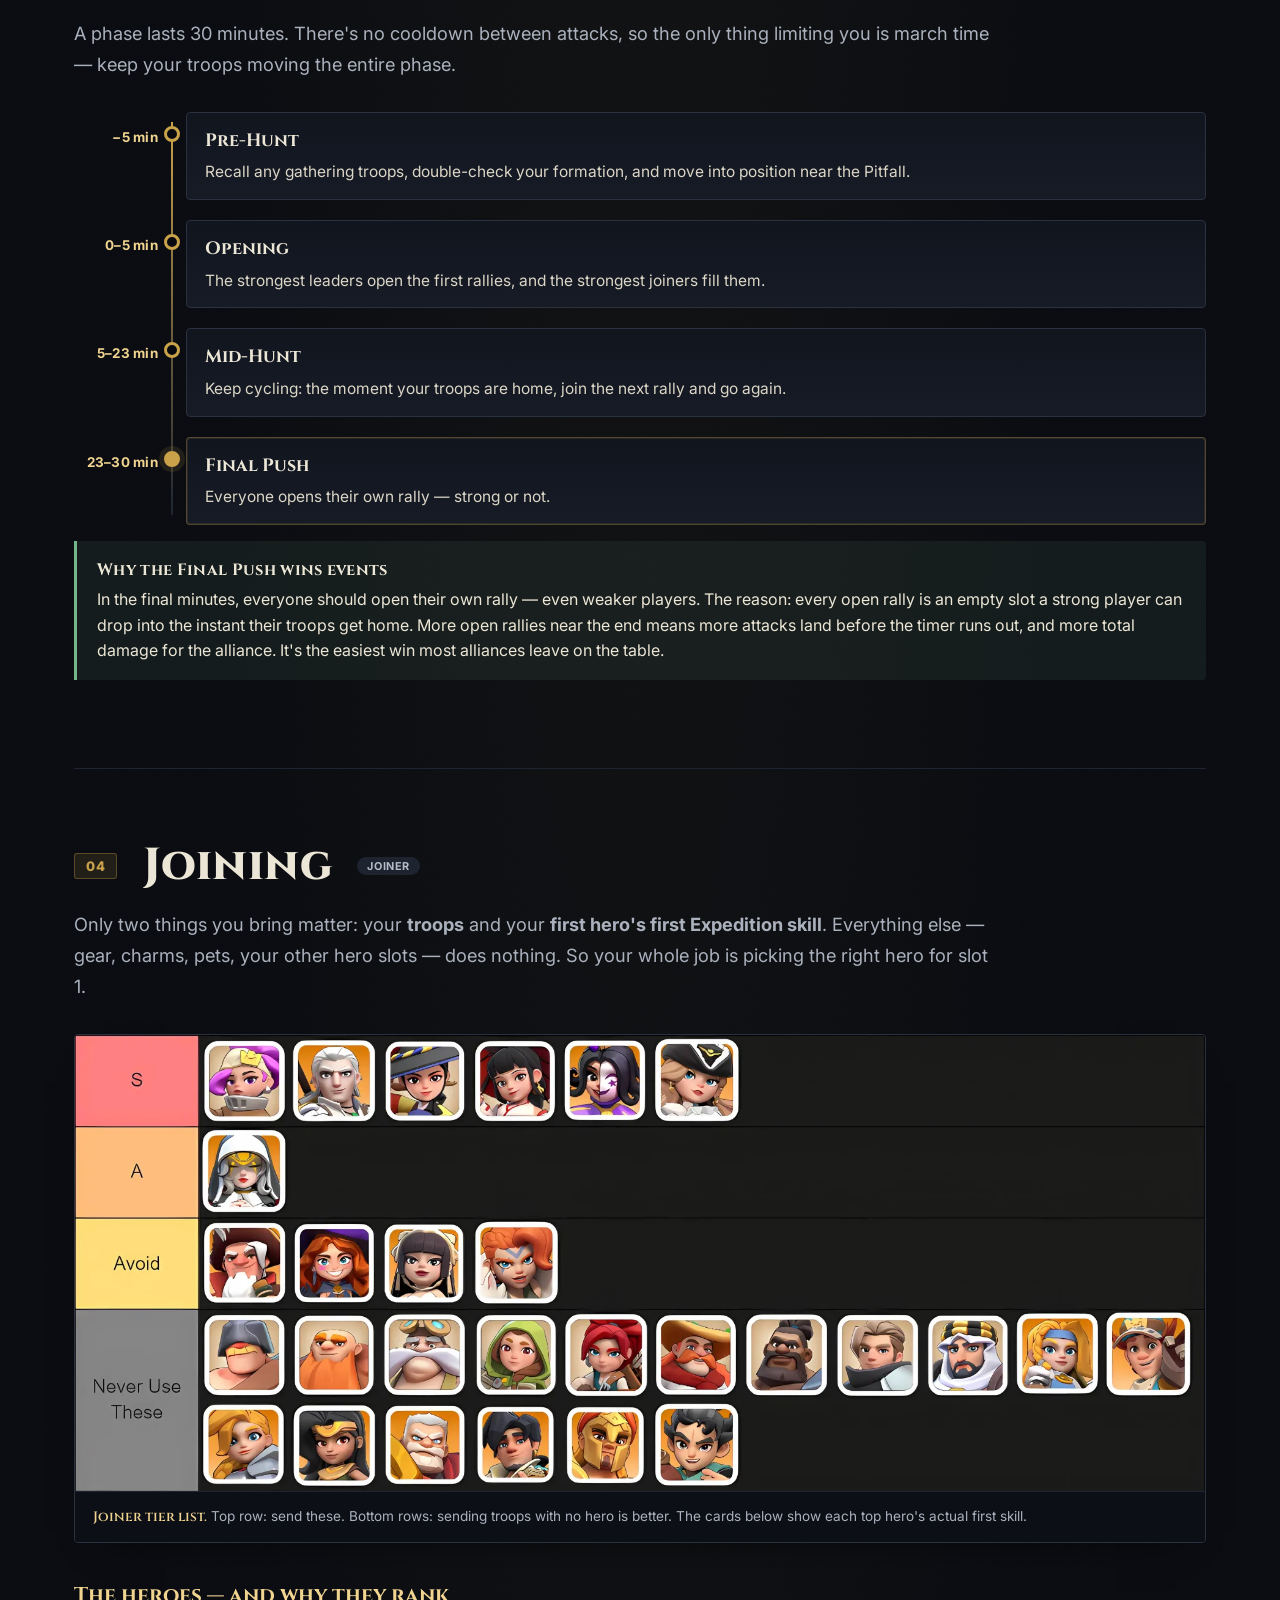
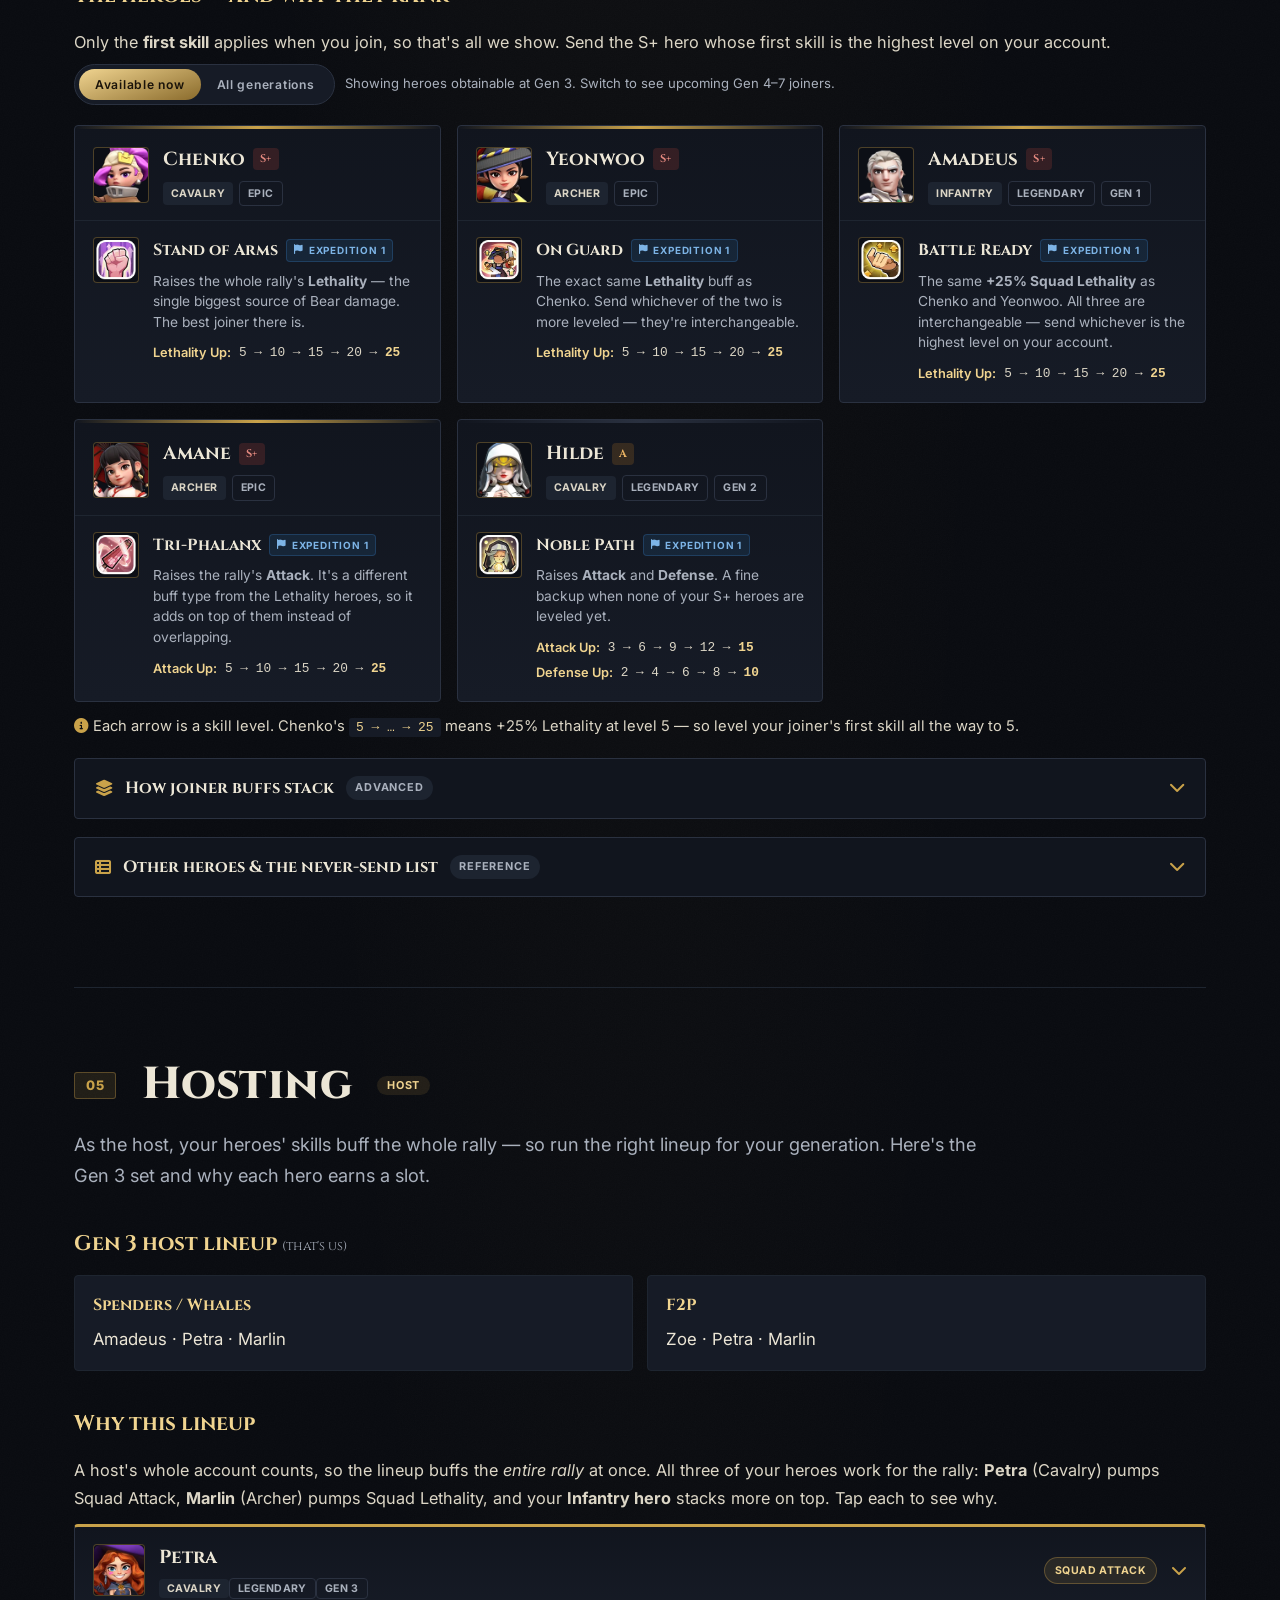
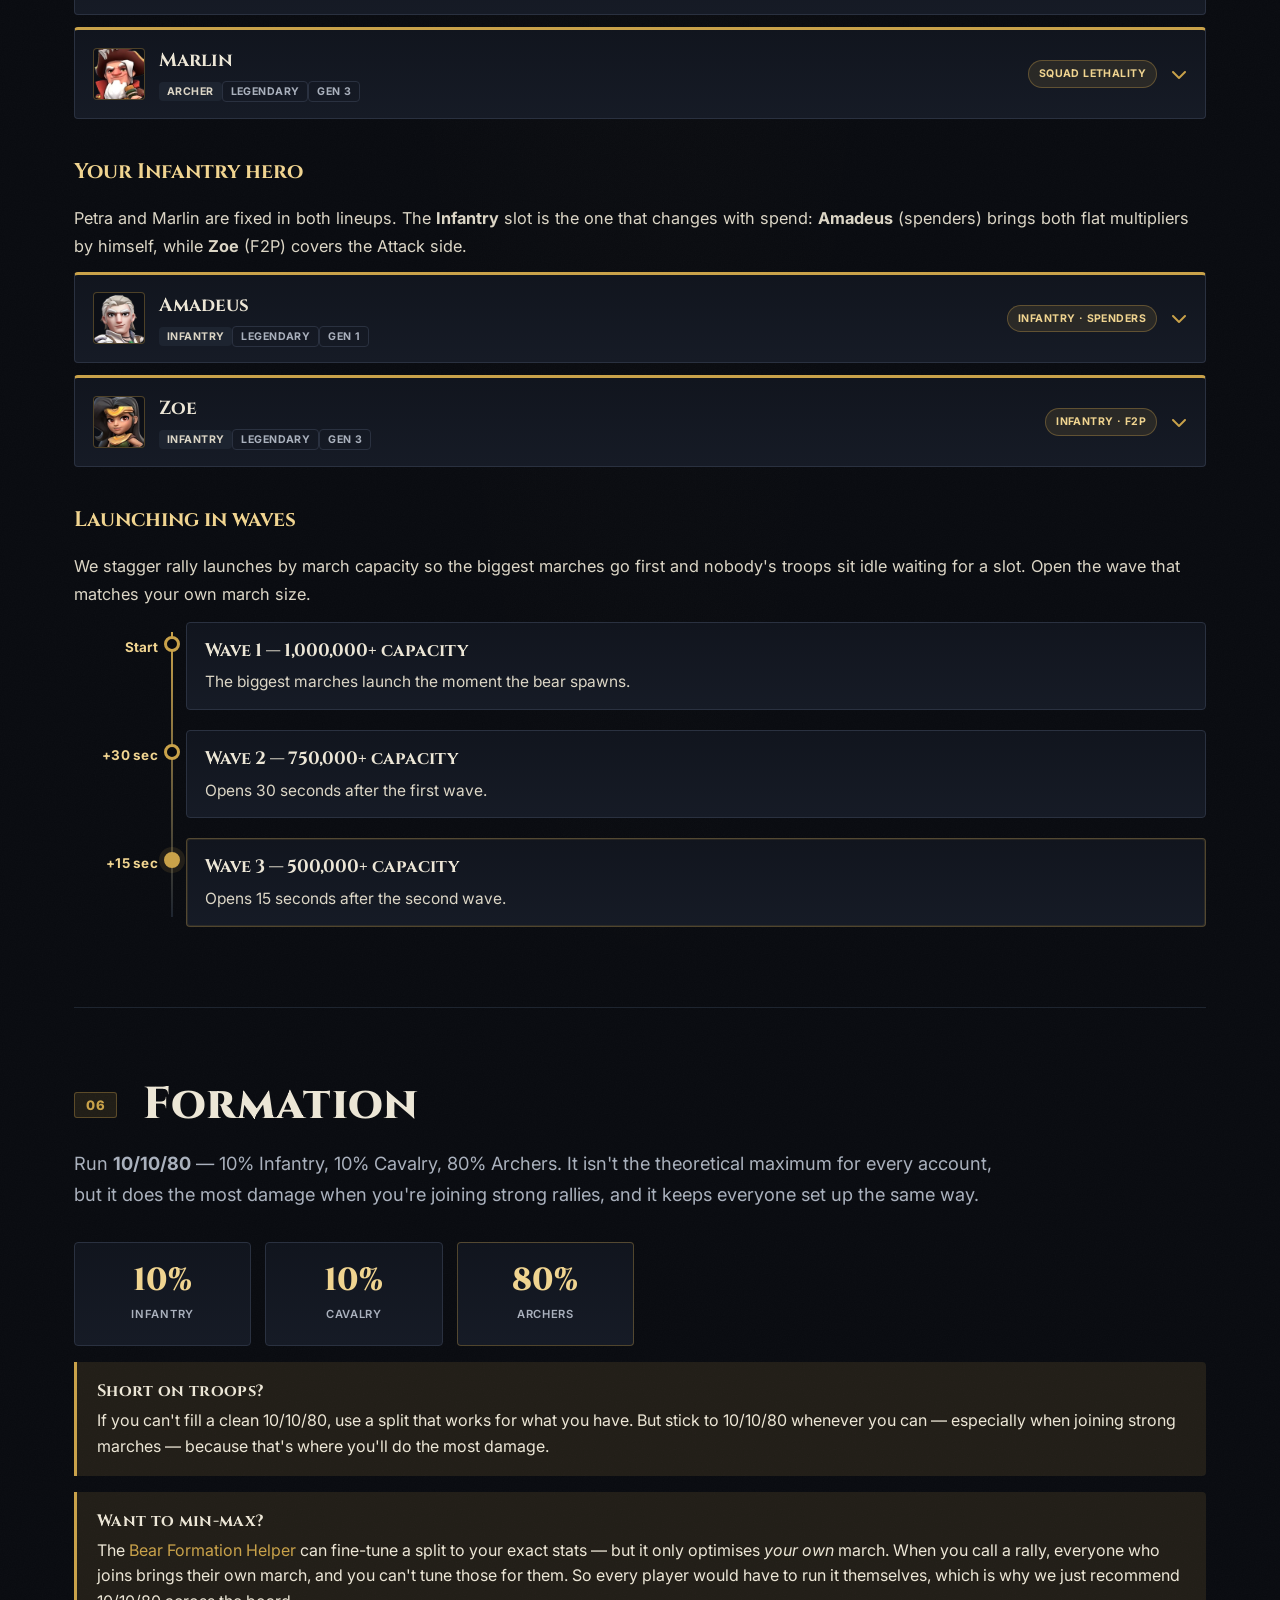
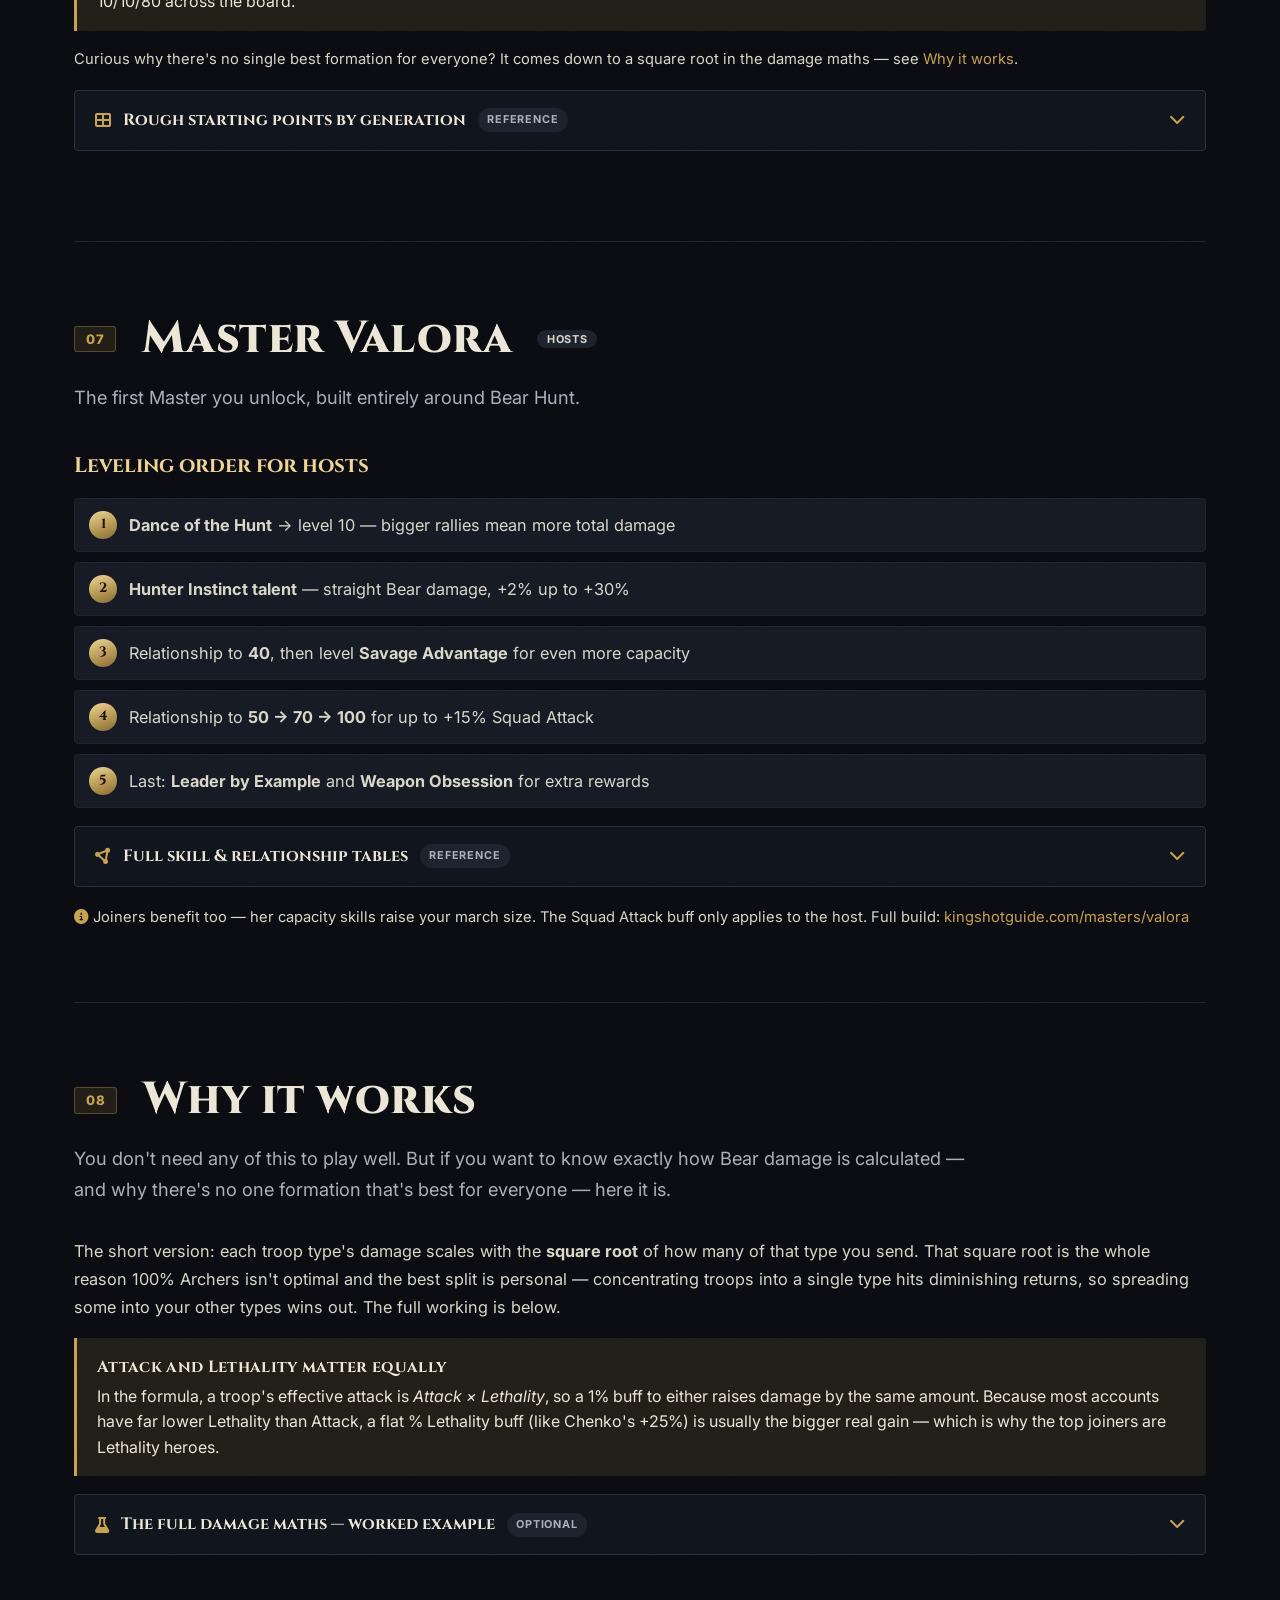
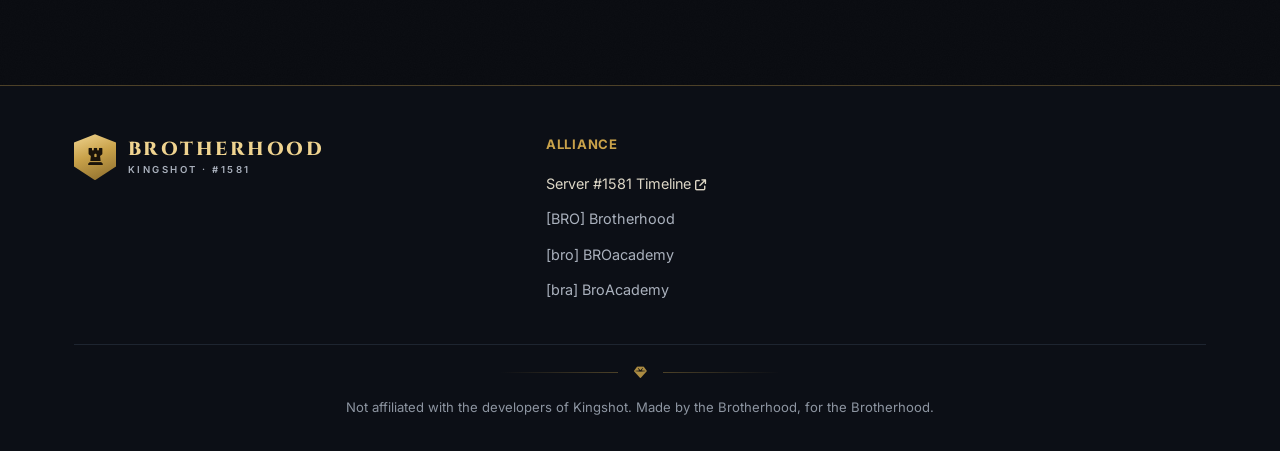
==== commit a34d30c6: "Remove Hindi from the language switcher No Hindi in-game data was available; dropping it from the sw" ====
--- a/index.html
+++ b/index.html
@@ -37,7 +37,6 @@
           <a href="https://achlime-github-io.translate.goog/bro-1581/?_x_tr_sl=en&amp;_x_tr_tl=zh-TW&amp;_x_tr_hl=en"><span class="flag">🇹🇼</span> 繁體中文 (Chinese, Traditional)</a>
           <a href="https://achlime-github-io.translate.goog/bro-1581/?_x_tr_sl=en&amp;_x_tr_tl=fr&amp;_x_tr_hl=en"><span class="flag">🇫🇷</span> Français (French)</a>
           <a href="https://achlime-github-io.translate.goog/bro-1581/?_x_tr_sl=en&amp;_x_tr_tl=de&amp;_x_tr_hl=en"><span class="flag">🇩🇪</span> Deutsch (German)</a>
-          <a href="https://achlime-github-io.translate.goog/bro-1581/?_x_tr_sl=en&amp;_x_tr_tl=hi&amp;_x_tr_hl=en"><span class="flag">🇮🇳</span> हिन्दी (Hindi)</a>
           <a href="https://achlime-github-io.translate.goog/bro-1581/?_x_tr_sl=en&amp;_x_tr_tl=id&amp;_x_tr_hl=en"><span class="flag">🇮🇩</span> Bahasa (Indonesian)</a>
           <a href="https://achlime-github-io.translate.goog/bro-1581/?_x_tr_sl=en&amp;_x_tr_tl=it&amp;_x_tr_hl=en"><span class="flag">🇮🇹</span> Italiano (Italian)</a>
           <a href="https://achlime-github-io.translate.goog/bro-1581/?_x_tr_sl=en&amp;_x_tr_tl=ja&amp;_x_tr_hl=en"><span class="flag">🇯🇵</span> 日本語 (Japanese)</a>
